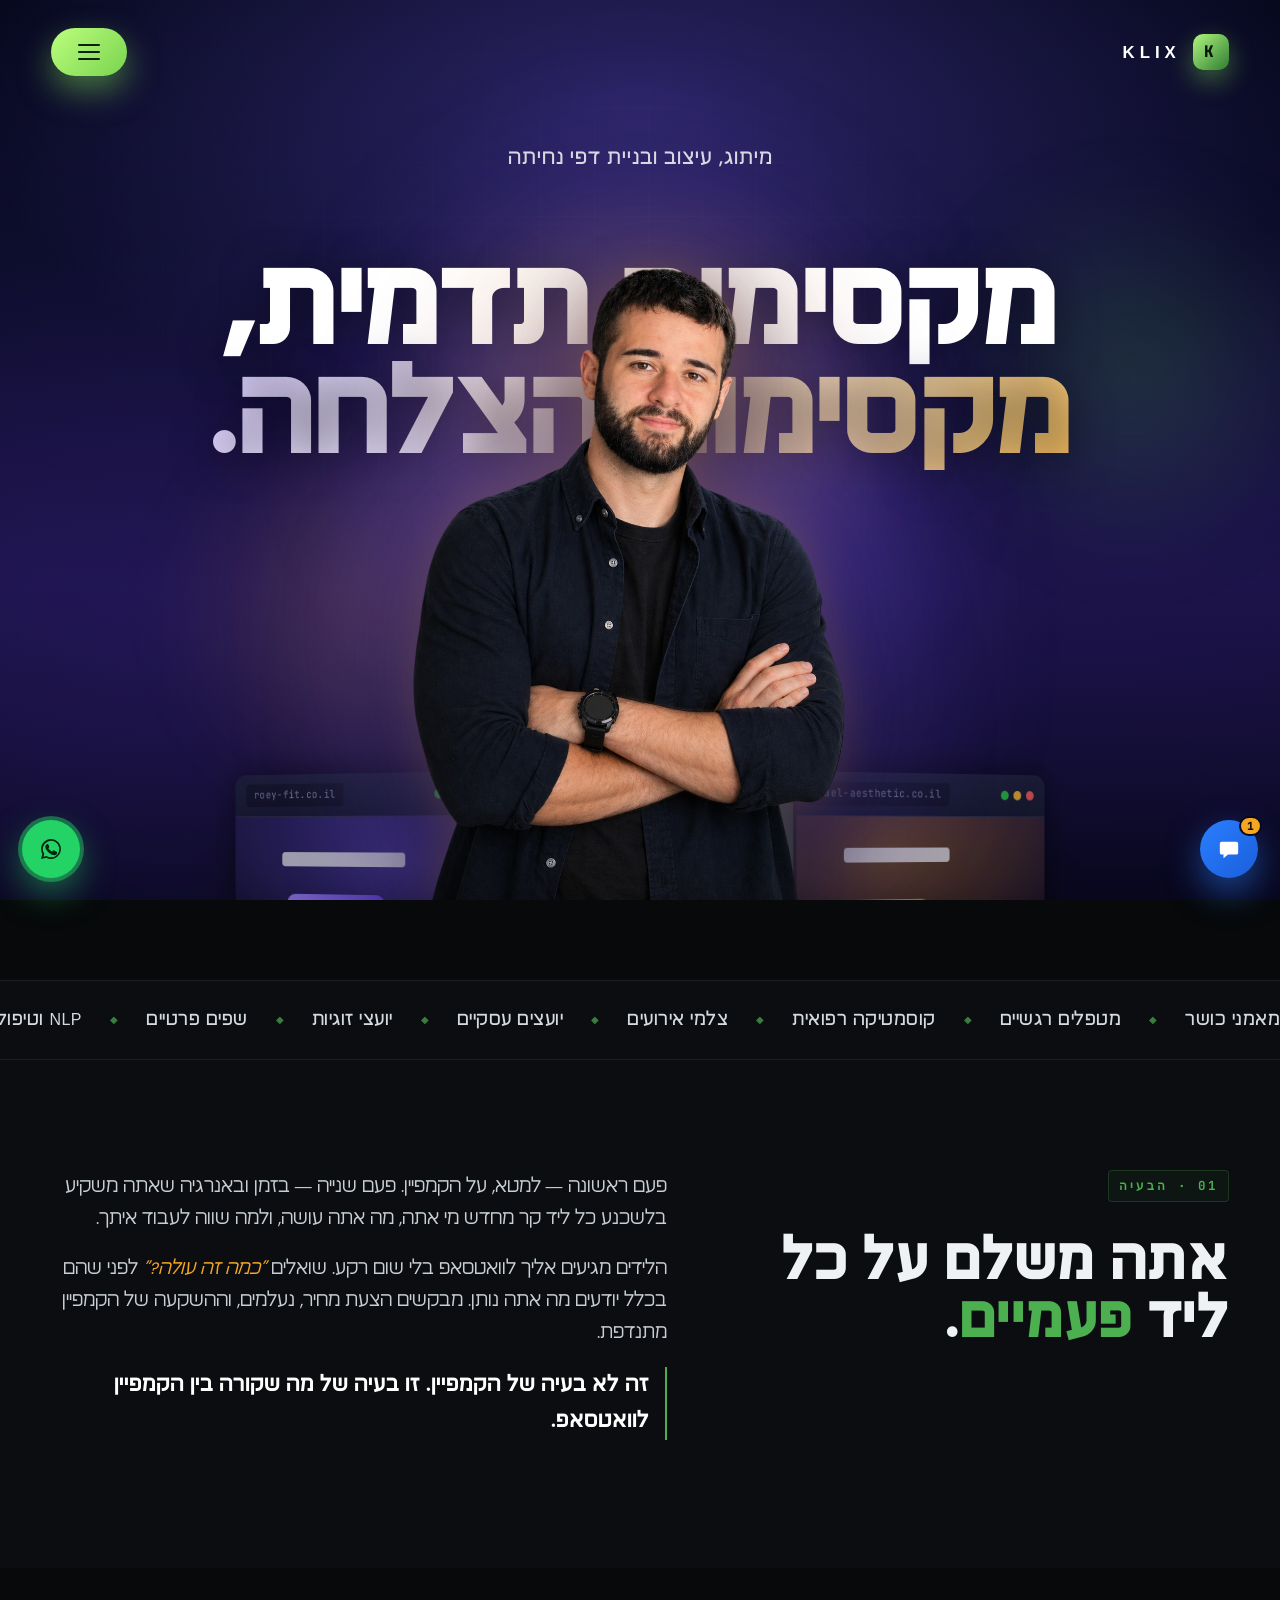
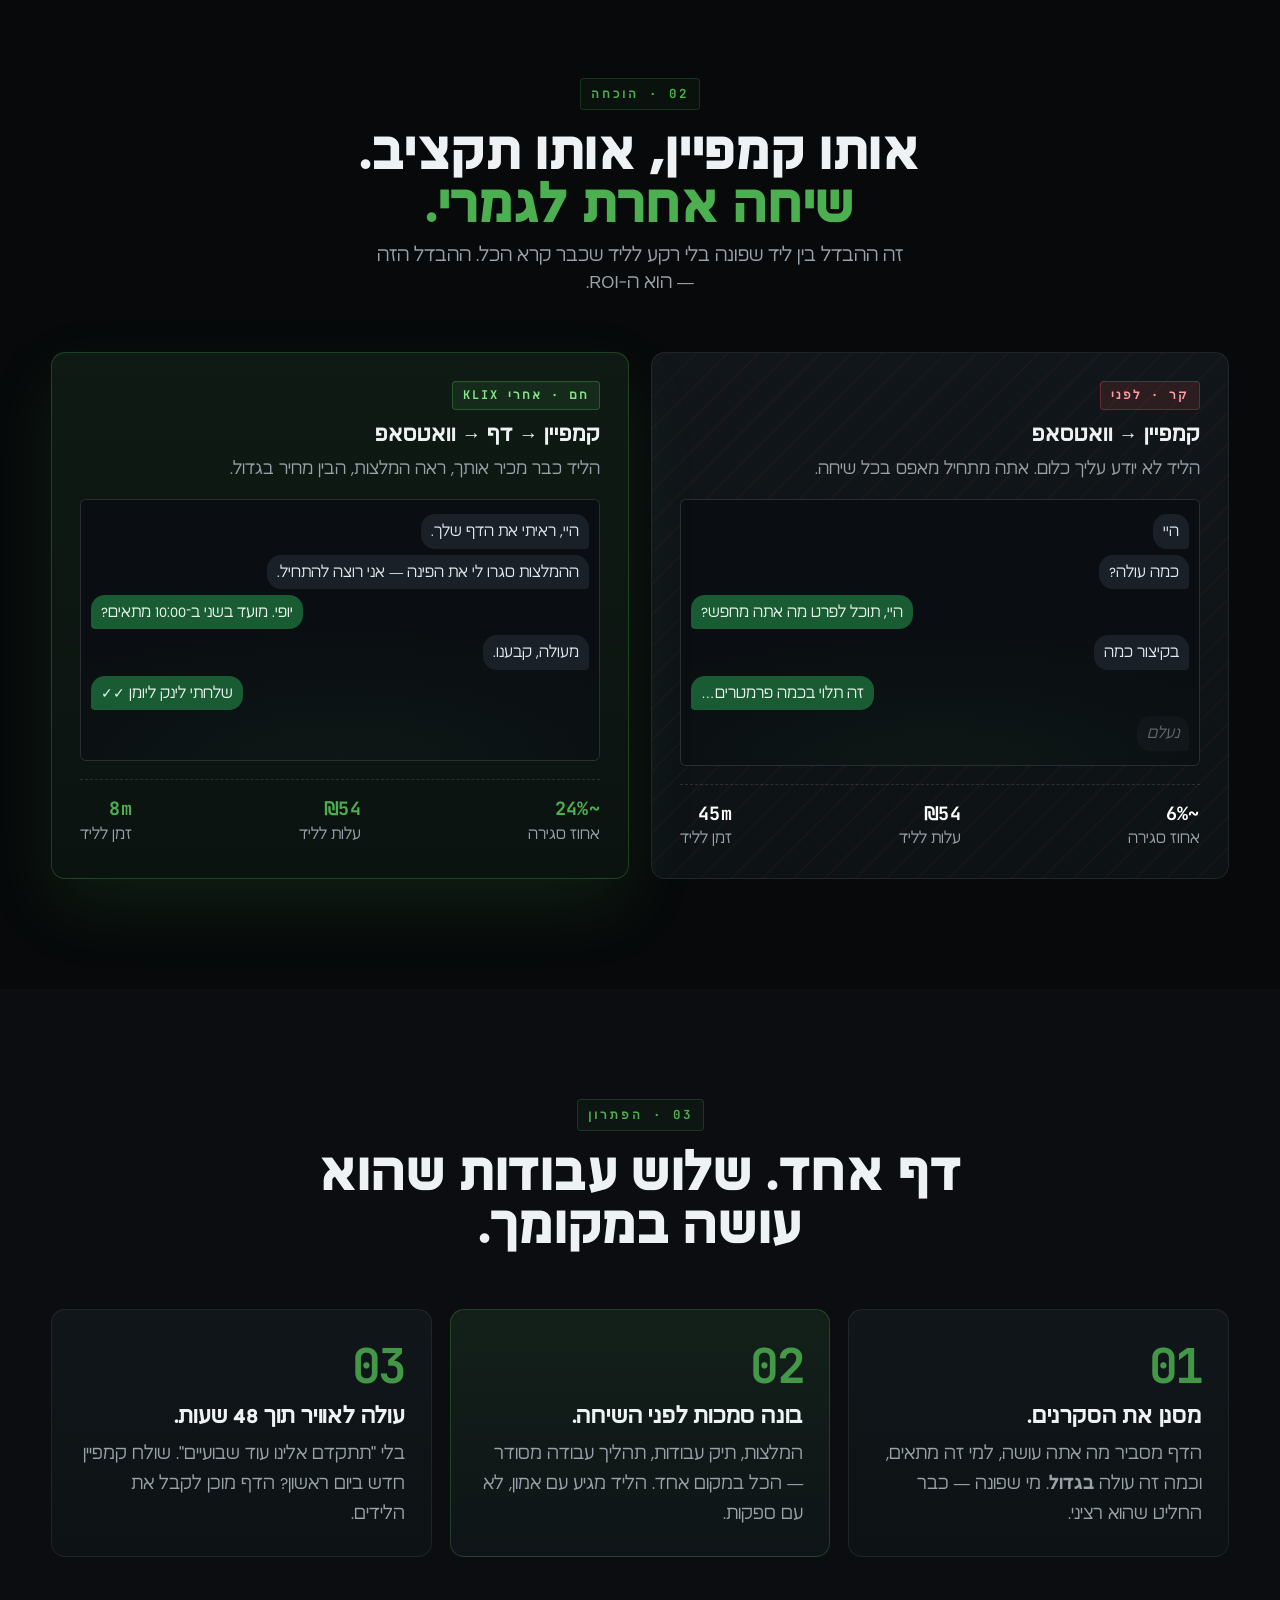
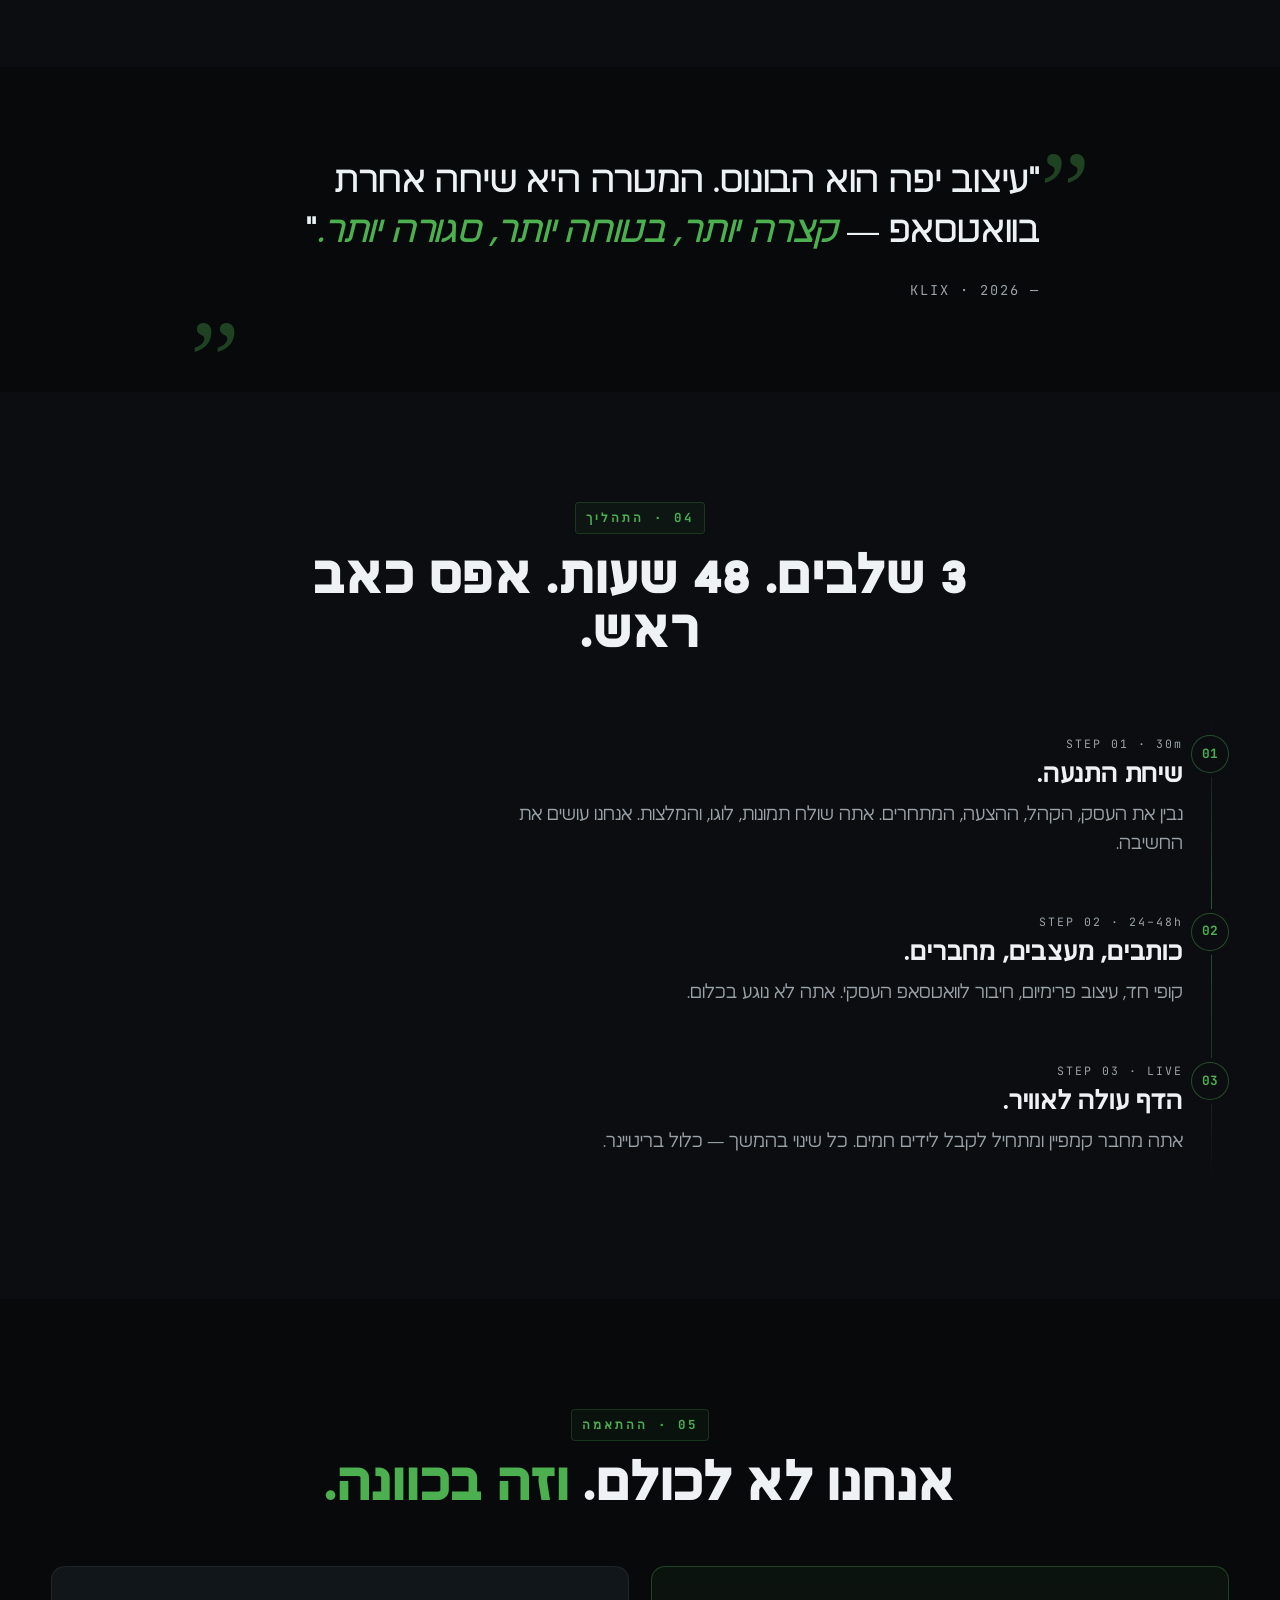
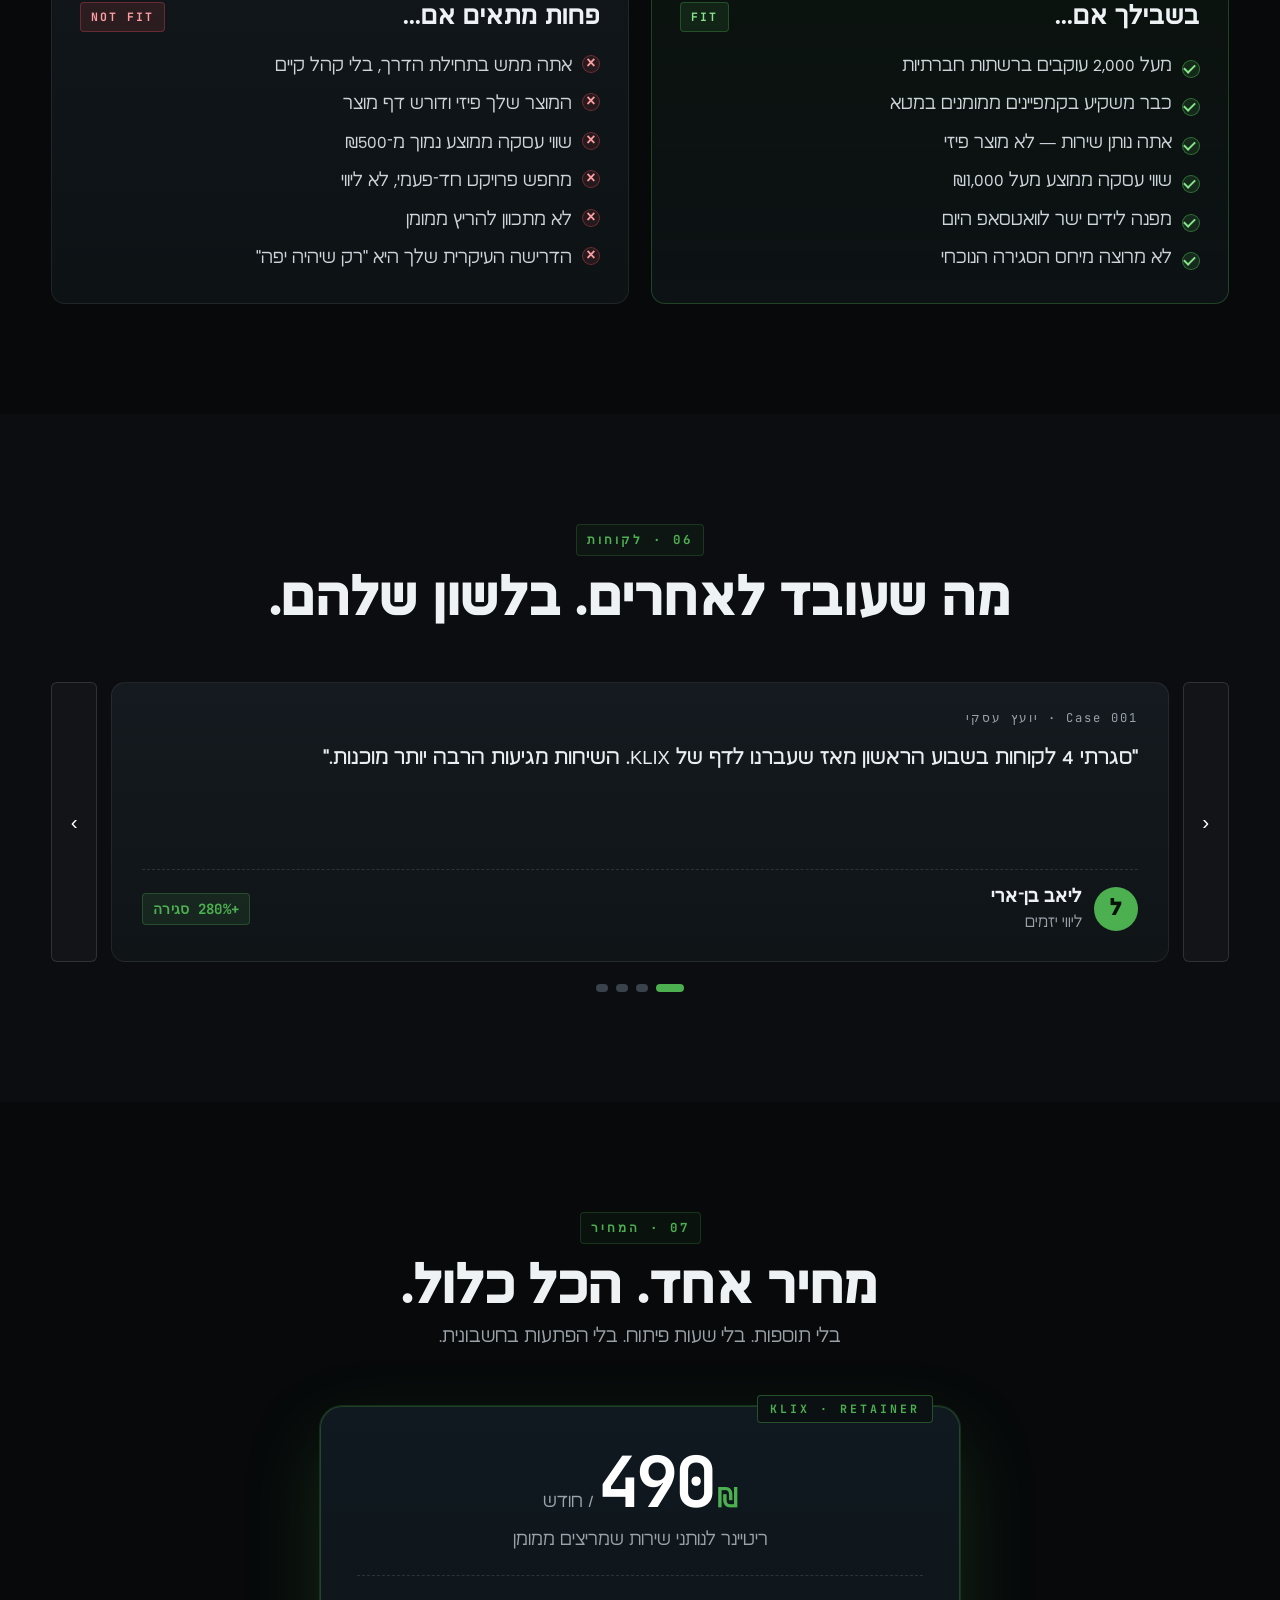
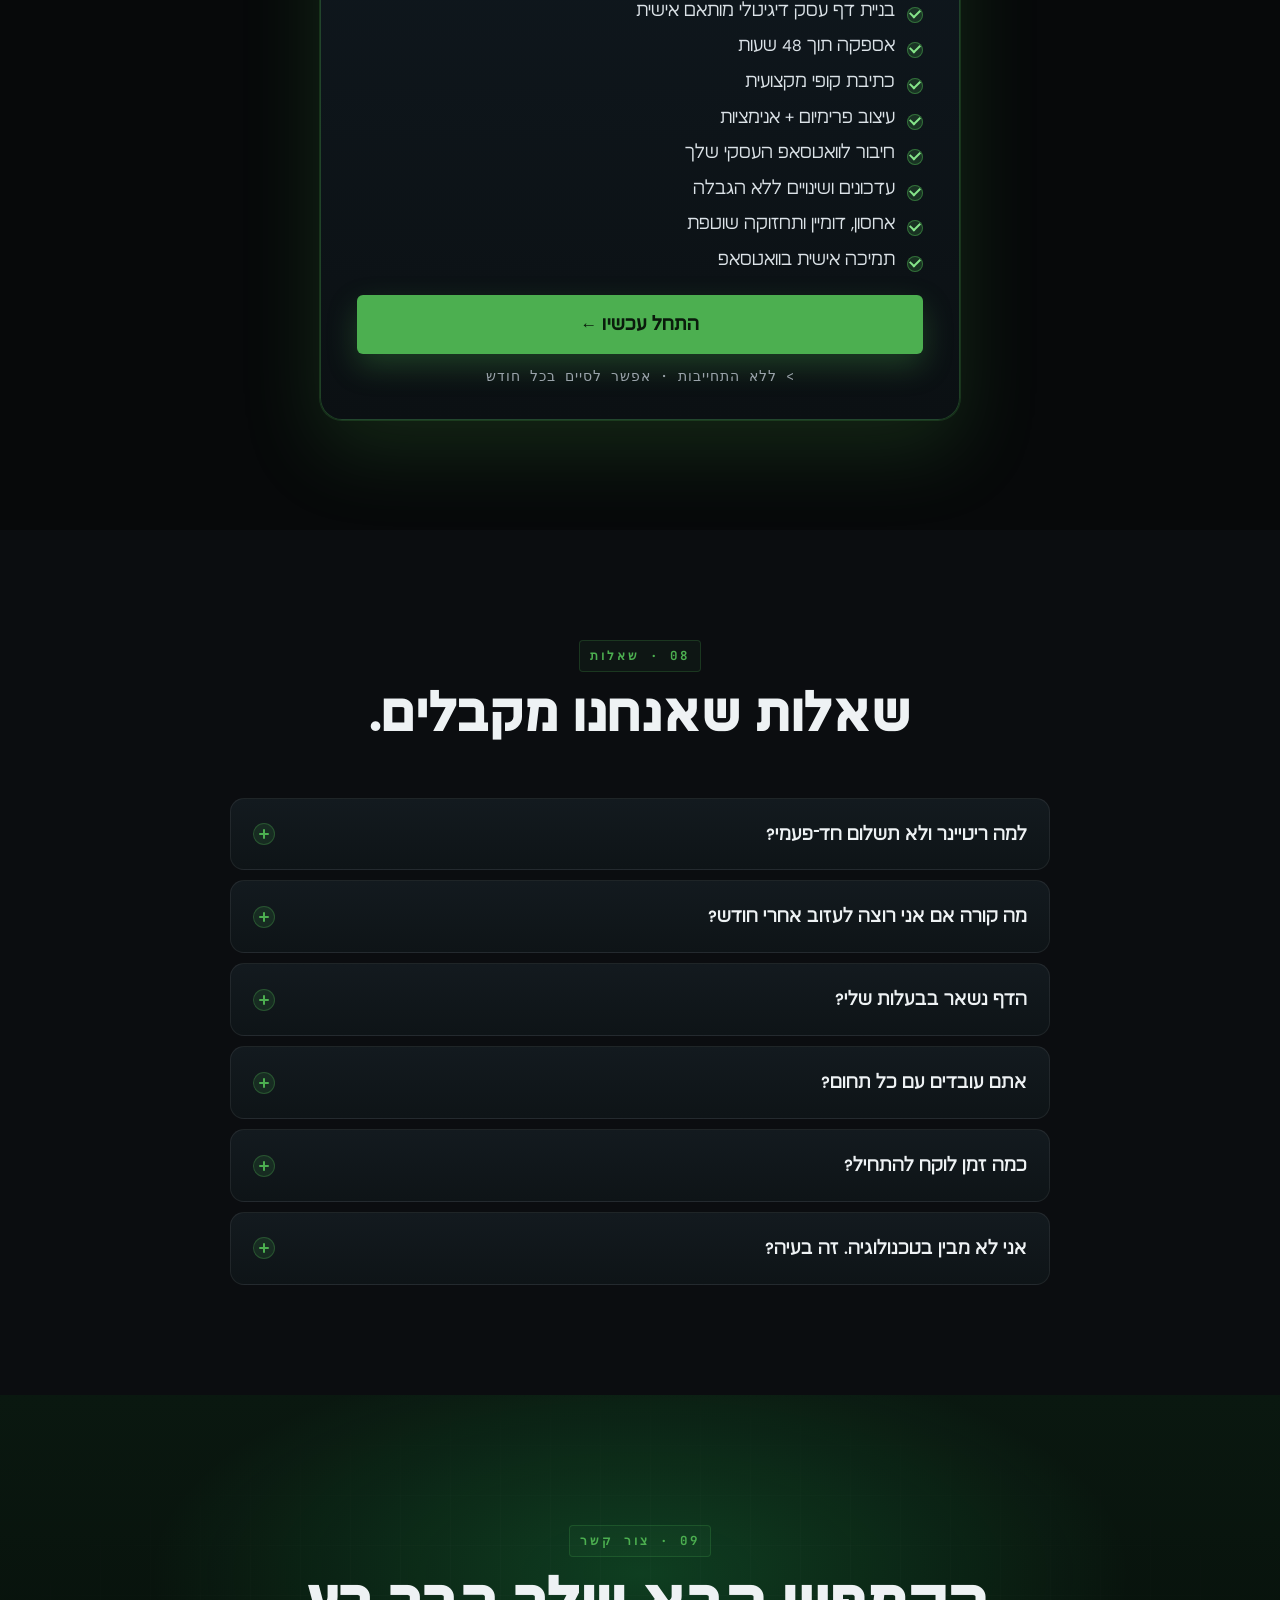
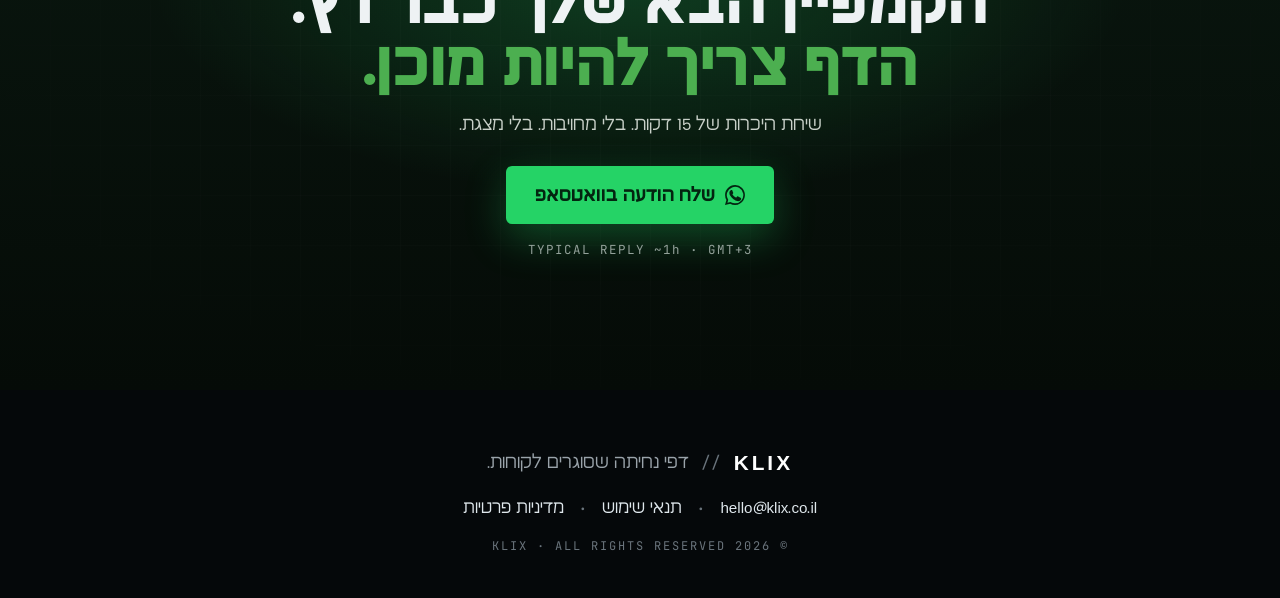
==== over30/index.html @ 698b489c "feat: age-gate splash routing to two landing experiences Splits the site into two parallel landing p" ====
<!doctype html>
<html lang="he" dir="rtl">
  <head>
    <meta charset="UTF-8" />
    <meta name="viewport" content="width=device-width, initial-scale=1.0" />
    <title>KLIX — דפי נחיתה שסוגרים לקוחות</title>
    <meta
      name="description"
      content="דף עסק דיגיטלי שמחמם לידים לפני וואטסאפ ומעלה אחוזי סגירה לנותני שירות. אספקה תוך 48 שעות."
    />
    <link rel="preconnect" href="https://fonts.googleapis.com" />
    <link rel="preconnect" href="https://fonts.gstatic.com" crossorigin />
    <link
      href="https://fonts.googleapis.com/css2?family=JetBrains+Mono:wght@400;500;700&display=swap"
      rel="stylesheet"
    />
    <link rel="stylesheet" href="./style.css?v=11" />
  </head>
  <body>
    <a class="sticky-wa" href="#contact" aria-label="וואטסאפ">
      <svg viewBox="0 0 24 24" width="20" height="20" aria-hidden="true">
        <path
          fill="currentColor"
          d="M20.5 3.5A11.77 11.77 0 0 0 12 0C5.4 0 .1 5.4.1 12a11.9 11.9 0 0 0 1.6 6L0 24l6.2-1.6A11.9 11.9 0 0 0 12 24c6.6 0 11.9-5.4 11.9-12 0-3.2-1.3-6.2-3.4-8.5ZM12 22a9.8 9.8 0 0 1-5-1.4l-.4-.2-3.7 1 1-3.6-.2-.4A9.9 9.9 0 1 1 12 22Zm5.4-7.4c-.3-.2-1.8-.9-2-1s-.5-.2-.8.1-.9 1-1 1.2-.3.2-.6 0a8.1 8.1 0 0 1-4-3.5c-.3-.5.3-.5.8-1.5a.6.6 0 0 0 0-.6c0-.1-.8-1.9-1-2.6-.3-.7-.5-.6-.8-.6H7.5a1.3 1.3 0 0 0-1 .4 4 4 0 0 0-1.3 3 7 7 0 0 0 1.4 3.7c.2.2 2.5 3.8 6 5.3a19.5 19.5 0 0 0 2 .7 4.9 4.9 0 0 0 2.1.1 3.6 3.6 0 0 0 2.4-1.7 3 3 0 0 0 .2-1.7c-.1-.2-.3-.3-.7-.5Z"
        />
      </svg>
      <span>שלח הודעה</span>
    </a>

    <a class="sticky-chat" href="#contact" aria-label="פתח צ'אט">
      <svg viewBox="0 0 24 24" width="22" height="22" aria-hidden="true">
        <path
          fill="currentColor"
          d="M4 4h16a2 2 0 0 1 2 2v10a2 2 0 0 1-2 2h-9l-5 4v-4H4a2 2 0 0 1-2-2V6a2 2 0 0 1 2-2Zm4 6h2v2H8v-2Zm4 0h2v2h-2v-2Zm4 0h2v2h-2v-2Z"
        />
      </svg>
      <span class="sticky-chat__badge" aria-hidden="true">1</span>
    </a>

    <nav class="nav" aria-hidden="true">
      <a href="#top" class="nav__brand">
        <span class="nav__mark">K</span>
        <span>KLIX</span>
      </a>
      <div class="nav__links">
        <a href="#proof">השוואה</a>
        <a href="#how">איך זה עובד</a>
        <a href="#pricing">מחיר</a>
        <a href="#faq">שאלות</a>
      </div>
      <a href="#contact" class="nav__cta">וואטסאפ ←</a>
    </nav>

    <div class="menu-overlay" id="menuOverlay" aria-hidden="true">
      <nav class="menu-overlay__inner">
        <a href="#proof">השוואה Before / After</a>
        <a href="#how">איך זה עובד</a>
        <a href="#pricing">מחיר</a>
        <a href="#testi">לקוחות</a>
        <a href="#faq">שאלות נפוצות</a>
        <a href="#contact" class="menu-overlay__cta">דברו איתנו בוואטסאפ ←</a>
      </nav>
    </div>

    <section class="hero" id="top">
      <div class="hero__bg-grid" aria-hidden="true"></div>
      <div class="hero__bg-glow hero__bg-glow--1" aria-hidden="true"></div>
      <div class="hero__bg-glow hero__bg-glow--2" aria-hidden="true"></div>
      <div class="hero__bg-glow hero__bg-glow--3" aria-hidden="true"></div>

      <header class="hero__top">
        <a href="#top" class="hero__logo">
          <span class="hero__logo-mark">K</span>
          <span class="hero__logo-text">KLIX</span>
        </a>
        <button
          type="button"
          class="hero__menu"
          id="menuBtn"
          aria-label="פתח תפריט"
          aria-expanded="false"
          aria-controls="menuOverlay"
        >
          <span></span>
          <span></span>
          <span></span>
        </button>
      </header>

      <div class="hero__kicker">מיתוג, עיצוב ובניית דפי נחיתה</div>

      <h1 class="hero__title">
        <span class="hero__title-line">מקסימום תדמית,</span>
        <span class="hero__title-line hero__title-line--accent">
          מקסימום הצלחה.
        </span>
      </h1>

      <div class="hero__figure-wrap" aria-hidden="true">
        <div class="hero__figure-halo"></div>
        <img class="hero__figure" src="./heropicture.png" alt="" />
      </div>

      <div class="hero__browsers" aria-hidden="true">
        <div class="browser browser--side browser--left">
          <div class="browser__bar">
            <i></i><i></i><i></i>
            <span>yael-aesthetic.co.il</span>
          </div>
          <div class="browser__screen browser__screen--1"></div>
        </div>
        <div class="browser browser--mid">
          <div class="browser__bar">
            <i></i><i></i><i></i>
            <span>klix.co.il</span>
          </div>
          <div class="browser__screen browser__screen--2"></div>
        </div>
        <div class="browser browser--side browser--right">
          <div class="browser__bar">
            <i></i><i></i><i></i>
            <span>roey-fit.co.il</span>
          </div>
          <div class="browser__screen browser__screen--3"></div>
        </div>
      </div>
    </section>

    <div class="marquee" aria-hidden="true">
      <div class="marquee__track">
        <span>מאמני כושר</span><i>◆</i>
        <span>מטפלים רגשיים</span><i>◆</i>
        <span>קוסמטיקה רפואית</span><i>◆</i>
        <span>צלמי אירועים</span><i>◆</i>
        <span>יועצים עסקיים</span><i>◆</i>
        <span>יועצי זוגיות</span><i>◆</i>
        <span>שפים פרטיים</span><i>◆</i>
        <span>NLP וטיפולים</span><i>◆</i>
        <span>קייטרינג בוטיק</span><i>◆</i>
        <span>מאמני כושר</span><i>◆</i>
        <span>מטפלים רגשיים</span><i>◆</i>
        <span>קוסמטיקה רפואית</span><i>◆</i>
        <span>צלמי אירועים</span><i>◆</i>
        <span>יועצים עסקיים</span><i>◆</i>
        <span>יועצי זוגיות</span><i>◆</i>
        <span>שפים פרטיים</span><i>◆</i>
      </div>
    </div>

    <section class="section pain" id="pain">
      <div class="container pain__grid">
        <div class="pain__side" data-reveal>
          <div class="eyebrow mono">01 · הבעיה</div>
          <h2 class="pain__title">
            אתה משלם על כל ליד
            <span class="ink">פעמיים</span>.
          </h2>
        </div>
        <div class="pain__body" data-reveal data-delay="100">
          <p class="lead">
            פעם ראשונה — למטא, על הקמפיין. פעם שנייה — בזמן ובאנרגיה שאתה
            משקיע בלשכנע כל ליד קר מחדש מי אתה, מה אתה עושה, ולמה שווה
            לעבוד איתך.
          </p>
          <p>
            הלידים מגיעים אליך לוואטסאפ בלי שום רקע. שואלים
            <q>כמה זה עולה?</q> לפני שהם בכלל יודעים מה אתה נותן. מבקשים
            הצעת מחיר, נעלמים, וההשקעה של הקמפיין מתנדפת.
          </p>
          <p class="pain__punch">
            זה לא בעיה של הקמפיין. זו בעיה של מה שקורה
            <em>בין</em> הקמפיין לוואטסאפ.
          </p>
        </div>
      </div>
    </section>

    <section class="section proof" id="proof">
      <div class="container">
        <div class="section__head" data-reveal>
          <div class="eyebrow mono">02 · הוכחה</div>
          <h2>
            אותו קמפיין, אותו תקציב.<br />
            <span class="ink">שיחה אחרת לגמרי.</span>
          </h2>
          <p class="section__sub">
            זה ההבדל בין ליד שפונה בלי רקע לליד שכבר קרא הכל. ההבדל הזה —
            הוא ה-ROI.
          </p>
        </div>

        <div class="proof__grid">
          <article class="proof__col proof__col--cold" data-reveal>
            <header>
              <span class="proof__tag proof__tag--cold mono">קר · לפני</span>
              <h3>קמפיין → וואטסאפ</h3>
              <p class="proof__desc">הליד לא יודע עליך כלום. אתה מתחיל מאפס בכל שיחה.</p>
            </header>
            <div class="chat chat--mini">
              <div class="chat__stream">
                <div class="bubble bubble--in">היי</div>
                <div class="bubble bubble--in">כמה עולה?</div>
                <div class="bubble bubble--out">היי, תוכל לפרט מה אתה מחפש?</div>
                <div class="bubble bubble--in">בקיצור כמה</div>
                <div class="bubble bubble--out">זה תלוי בכמה פרמטרים…</div>
                <div class="bubble bubble--in bubble--ghost">נעלם</div>
              </div>
            </div>
            <ul class="proof__stats">
              <li><span class="mono">~6%</span> אחוז סגירה</li>
              <li><span class="mono">₪54</span> עלות לליד</li>
              <li><span class="mono">45m</span> זמן לליד</li>
            </ul>
          </article>

          <article class="proof__col proof__col--warm" data-reveal data-delay="120">
            <header>
              <span class="proof__tag proof__tag--warm mono">חם · אחרי KLIX</span>
              <h3>קמפיין → דף → וואטסאפ</h3>
              <p class="proof__desc">הליד כבר מכיר אותך, ראה המלצות, הבין מחיר בגדול.</p>
            </header>
            <div class="chat chat--mini">
              <div class="chat__stream">
                <div class="bubble bubble--in">היי, ראיתי את הדף שלך.</div>
                <div class="bubble bubble--in">
                  ההמלצות סגרו לי את הפינה — אני רוצה להתחיל.
                </div>
                <div class="bubble bubble--out">
                  יופי. מועד בשני ב־10:00 מתאים?
                </div>
                <div class="bubble bubble--in">מעולה, קבענו.</div>
                <div class="bubble bubble--out">
                  שלחתי לינק ליומן ✓✓
                </div>
              </div>
            </div>
            <ul class="proof__stats">
              <li><span class="mono">~24%</span> אחוז סגירה</li>
              <li><span class="mono">₪54</span> עלות לליד</li>
              <li><span class="mono">8m</span> זמן לליד</li>
            </ul>
          </article>
        </div>
      </div>
    </section>

    <section class="section solution" id="solution">
      <div class="container">
        <div class="section__head" data-reveal>
          <div class="eyebrow mono">03 · הפתרון</div>
          <h2>דף אחד. שלוש עבודות שהוא עושה במקומך.</h2>
        </div>
        <div class="grid3">
          <article class="tile" data-reveal>
            <div class="tile__num mono">01</div>
            <h3>מסנן את הסקרנים.</h3>
            <p>
              הדף מסביר מה אתה עושה, למי זה מתאים, וכמה זה עולה
              <em>בגדול</em>. מי שפונה — כבר החליט שהוא רציני.
            </p>
          </article>
          <article class="tile tile--lit" data-reveal data-delay="80">
            <div class="tile__num mono">02</div>
            <h3>בונה סמכות לפני השיחה.</h3>
            <p>
              המלצות, תיק עבודות, תהליך עבודה מסודר — הכל במקום אחד.
              הליד מגיע עם אמון, לא עם ספקות.
            </p>
          </article>
          <article class="tile" data-reveal data-delay="160">
            <div class="tile__num mono">03</div>
            <h3>עולה לאוויר תוך 48 שעות.</h3>
            <p>
              בלי "תתקדם אלינו עוד שבועיים". שולח קמפיין חדש ביום ראשון?
              הדף מוכן לקבל את הלידים.
            </p>
          </article>
        </div>
      </div>
    </section>

    <section class="manifesto" data-reveal>
      <div class="container">
        <figure>
          <blockquote>
            "עיצוב יפה הוא הבונוס. המטרה היא שיחה אחרת בוואטסאפ —
            <em>קצרה יותר, בטוחה יותר, סגורה יותר.</em>"
          </blockquote>
          <figcaption class="mono">— KLIX · 2026</figcaption>
        </figure>
      </div>
    </section>

    <section class="section how" id="how">
      <div class="container">
        <div class="section__head" data-reveal>
          <div class="eyebrow mono">04 · התהליך</div>
          <h2>3 שלבים. 48 שעות. אפס כאב ראש.</h2>
        </div>
        <ol class="steps">
          <li class="step" data-reveal>
            <div class="step__head">
              <span class="step__tag mono">STEP 01 · 30m</span>
              <h3>שיחת התנעה.</h3>
            </div>
            <p>
              נבין את העסק, הקהל, ההצעה, המתחרים. אתה שולח תמונות, לוגו,
              והמלצות. אנחנו עושים את החשיבה.
            </p>
          </li>
          <li class="step" data-reveal data-delay="90">
            <div class="step__head">
              <span class="step__tag mono">STEP 02 · 24–48h</span>
              <h3>כותבים, מעצבים, מחברים.</h3>
            </div>
            <p>
              קופי חד, עיצוב פרימיום, חיבור לוואטסאפ העסקי. אתה לא נוגע
              בכלום.
            </p>
          </li>
          <li class="step" data-reveal data-delay="180">
            <div class="step__head">
              <span class="step__tag mono">STEP 03 · LIVE</span>
              <h3>הדף עולה לאוויר.</h3>
            </div>
            <p>
              אתה מחבר קמפיין ומתחיל לקבל לידים חמים. כל שינוי בהמשך —
              כלול בריטיינר.
            </p>
          </li>
        </ol>
      </div>
    </section>

    <section class="section fit" id="fit">
      <div class="container">
        <div class="section__head" data-reveal>
          <div class="eyebrow mono">05 · ההתאמה</div>
          <h2>אנחנו לא לכולם. <span class="ink">וזה בכוונה.</span></h2>
        </div>
        <div class="fit__grid">
          <article class="fit__col fit__col--yes" data-reveal>
            <header>
              <h3>בשבילך אם...</h3>
              <span class="fit__badge fit__badge--yes mono">FIT</span>
            </header>
            <ul>
              <li>מעל 2,000 עוקבים ברשתות חברתיות</li>
              <li>כבר משקיע בקמפיינים ממומנים במטא</li>
              <li>אתה נותן שירות — לא מוצר פיזי</li>
              <li>שווי עסקה ממוצע מעל ₪1,000</li>
              <li>מפנה לידים ישר לוואטסאפ היום</li>
              <li>לא מרוצה מיחס הסגירה הנוכחי</li>
            </ul>
          </article>
          <article class="fit__col fit__col--no" data-reveal data-delay="100">
            <header>
              <h3>פחות מתאים אם...</h3>
              <span class="fit__badge fit__badge--no mono">NOT FIT</span>
            </header>
            <ul>
              <li>אתה ממש בתחילת הדרך, בלי קהל קיים</li>
              <li>המוצר שלך פיזי ודורש דף מוצר</li>
              <li>שווי עסקה ממוצע נמוך מ־₪500</li>
              <li>מחפש פרויקט חד־פעמי, לא ליווי</li>
              <li>לא מתכוון להריץ ממומן</li>
              <li>הדרישה העיקרית שלך היא "רק שיהיה יפה"</li>
            </ul>
          </article>
        </div>
      </div>
    </section>

    <section class="section testi" id="testi">
      <div class="container">
        <div class="section__head" data-reveal>
          <div class="eyebrow mono">06 · לקוחות</div>
          <h2>מה שעובד לאחרים. בלשון שלהם.</h2>
        </div>
        <div class="testi__wrap">
          <button class="testi__arrow" id="prev" aria-label="הקודם">‹</button>
          <div class="testi__deck" id="deck">
            <article class="tcard active" data-i="0">
              <div class="tcard__meta mono">Case 001 · יועץ עסקי</div>
              <p>
                "סגרתי 4 לקוחות בשבוע הראשון מאז שעברנו לדף של KLIX. השיחות
                מגיעות הרבה יותר מוכנות."
              </p>
              <footer class="tcard__foot">
                <div class="tcard__av" style="--ava:#4caf50">ל</div>
                <div>
                  <strong>ליאב בן־ארי</strong>
                  <span>ליווי יזמים</span>
                </div>
                <span class="tcard__kpi mono">+280% סגירה</span>
              </footer>
            </article>
            <article class="tcard" data-i="1">
              <div class="tcard__meta mono">Case 002 · מטפל רגשי</div>
              <p>
                "הפסקתי להסביר מי אני בכל שיחה. הלידים מגיעים אחרי שקראו
                הכל וסוגרים מהר."
              </p>
              <footer class="tcard__foot">
                <div class="tcard__av" style="--ava:#f5a623">ז</div>
                <div>
                  <strong>זיו רוטמן</strong>
                  <span>טיפול רגשי / NLP</span>
                </div>
                <span class="tcard__kpi mono">×2.4 סגירה</span>
              </footer>
            </article>
            <article class="tcard" data-i="2">
              <div class="tcard__meta mono">Case 003 · קוסמטיקה רפואית</div>
              <p>
                "תוך 48 שעות היה לי דף חי עם קופי מדויק. יחס ההמרה של
                הקמפיין עלה פי 3."
              </p>
              <footer class="tcard__foot">
                <div class="tcard__av" style="--ava:#7bb2ff">י</div>
                <div>
                  <strong>יעל דיין</strong>
                  <span>קליניקת אסתטיקה</span>
                </div>
                <span class="tcard__kpi mono">×3 המרה</span>
              </footer>
            </article>
            <article class="tcard" data-i="3">
              <div class="tcard__meta mono">Case 004 · מאמן כושר</div>
              <p>
                "הכי אהבתי שזה לא חד־פעמי. כל שינוי — מטופל מהר, בלי
                כאב ראש, בלי הצעות מחיר."
              </p>
              <footer class="tcard__foot">
                <div class="tcard__av" style="--ava:#e06abf">ר</div>
                <div>
                  <strong>רועי שמש</strong>
                  <span>אימון אישי</span>
                </div>
                <span class="tcard__kpi mono">+70% לידים</span>
              </footer>
            </article>
          </div>
          <button class="testi__arrow" id="next" aria-label="הבא">›</button>
        </div>
        <div class="dots" id="dots" aria-label="ניווט המלצות"></div>
      </div>
    </section>

    <section class="section pricing" id="pricing">
      <div class="container">
        <div class="section__head" data-reveal>
          <div class="eyebrow mono">07 · המחיר</div>
          <h2>מחיר אחד. הכל כלול.</h2>
          <p class="section__sub">
            בלי תוספות. בלי שעות פיתוח. בלי הפתעות בחשבונית.
          </p>
        </div>
        <article class="price" data-reveal>
          <div class="price__tag mono">KLIX · RETAINER</div>
          <header class="price__head">
            <div class="price__amount">
              <span class="price__currency">₪</span>
              <span class="price__num">490</span>
              <span class="price__period">/ חודש</span>
            </div>
            <p class="price__line">ריטיינר לנותני שירות שמריצים ממומן</p>
          </header>
          <ul class="price__list">
            <li>בניית דף עסק דיגיטלי מותאם אישית</li>
            <li>אספקה תוך 48 שעות</li>
            <li>כתיבת קופי מקצועית</li>
            <li>עיצוב פרימיום + אנימציות</li>
            <li>חיבור לוואטסאפ העסקי שלך</li>
            <li>עדכונים ושינויים ללא הגבלה</li>
            <li>אחסון, דומיין ותחזוקה שוטפת</li>
            <li>תמיכה אישית בוואטסאפ</li>
          </ul>
          <a class="btn btn--primary btn--lg btn--block" href="#contact">
            התחל עכשיו ←
          </a>
          <p class="price__note mono">
            &gt; ללא התחייבות · אפשר לסיים בכל חודש
          </p>
        </article>
      </div>
    </section>

    <section class="section faq" id="faq">
      <div class="container">
        <div class="section__head" data-reveal>
          <div class="eyebrow mono">08 · שאלות</div>
          <h2>שאלות שאנחנו מקבלים.</h2>
        </div>
        <div class="faq__list" data-reveal>
          <details>
            <summary>
              <span>למה ריטיינר ולא תשלום חד־פעמי?</span>
              <span class="faq__plus" aria-hidden="true"></span>
            </summary>
            <p>
              כי דף נחיתה זה לא תמונה שתולים על הקיר. הוא צריך להתעדכן,
              להשתנות עם העסק, ולהיבדק כל הזמן. במודל ריטיינר אתה מקבל
              שותף, לא קבלן.
            </p>
          </details>
          <details>
            <summary>
              <span>מה קורה אם אני רוצה לעזוב אחרי חודש?</span>
              <span class="faq__plus" aria-hidden="true"></span>
            </summary>
            <p>
              אין בעיה. אתה מודיע, משלם על החודש הנוכחי, ואנחנו נפרדים
              בטוב. בלי קנסות ובלי שאלות.
            </p>
          </details>
          <details>
            <summary>
              <span>הדף נשאר בבעלות שלי?</span>
              <span class="faq__plus" aria-hidden="true"></span>
            </summary>
            <p>
              התוכן, הקופי, והתמונות — שלך. הפלטפורמה והאחסון שלנו. אם
              תעזוב, נעביר לך את כל התוכן.
            </p>
          </details>
          <details>
            <summary>
              <span>אתם עובדים עם כל תחום?</span>
              <span class="faq__plus" aria-hidden="true"></span>
            </summary>
            <p>
              לא. אנחנו מתמחים בנותני שירות עם שווי עסקה מעל ₪1,000
              שמריצים ממומן. אם אתה לא בקטגוריה הזאת — נגיד לך בכנות שזה
              לא בשבילנו.
            </p>
          </details>
          <details>
            <summary>
              <span>כמה זמן לוקח להתחיל?</span>
              <span class="faq__plus" aria-hidden="true"></span>
            </summary>
            <p>מרגע שסגרנו שיחת התנעה — 48 שעות עד שהדף באוויר.</p>
          </details>
          <details>
            <summary>
              <span>אני לא מבין בטכנולוגיה. זה בעיה?</span>
              <span class="faq__plus" aria-hidden="true"></span>
            </summary>
            <p>
              לא. אתה לא צריך לגעת בכלום. אנחנו מטפלים בהכל — מהבנייה
              ועד החיבור לקמפיין.
            </p>
          </details>
        </div>
      </div>
    </section>

    <section class="finalcta" id="contact">
      <div class="finalcta__grid" aria-hidden="true"></div>
      <div class="container finalcta__inner" data-reveal>
        <div class="eyebrow mono">09 · צור קשר</div>
        <h2>
          הקמפיין הבא שלך כבר רץ.<br />
          <span class="ink">הדף צריך להיות מוכן.</span>
        </h2>
        <p>שיחת היכרות של 15 דקות. בלי מחויבות. בלי מצגת.</p>
        <a
          class="btn btn--wa btn--lg"
          href="https://wa.me/972526331295?text=%D7%94%D7%99%D7%99%20KLIX%2C%20%D7%91%D7%90%D7%AA%D7%99%20%D7%9E%D7%90%D7%AA%D7%A8%20%D7%94%D7%91%D7%99%D7%AA%20%D7%95%D7%90%D7%A9%D7%9E%D7%97%20%D7%9C%D7%A9%D7%99%D7%97%D7%AA%20%D7%94%D7%99%D7%9B%D7%A8%D7%95%D7%AA."
          target="_blank"
          rel="noopener"
        >
          <svg viewBox="0 0 24 24" width="20" height="20" aria-hidden="true">
            <path
              fill="currentColor"
              d="M20.5 3.5A11.77 11.77 0 0 0 12 0C5.4 0 .1 5.4.1 12a11.9 11.9 0 0 0 1.6 6L0 24l6.2-1.6A11.9 11.9 0 0 0 12 24c6.6 0 11.9-5.4 11.9-12 0-3.2-1.3-6.2-3.4-8.5ZM12 22a9.8 9.8 0 0 1-5-1.4l-.4-.2-3.7 1 1-3.6-.2-.4A9.9 9.9 0 1 1 12 22Zm5.4-7.4c-.3-.2-1.8-.9-2-1s-.5-.2-.8.1-.9 1-1 1.2-.3.2-.6 0a8.1 8.1 0 0 1-4-3.5c-.3-.5.3-.5.8-1.5a.6.6 0 0 0 0-.6c0-.1-.8-1.9-1-2.6-.3-.7-.5-.6-.8-.6H7.5a1.3 1.3 0 0 0-1 .4 4 4 0 0 0-1.3 3 7 7 0 0 0 1.4 3.7c.2.2 2.5 3.8 6 5.3a19.5 19.5 0 0 0 2 .7 4.9 4.9 0 0 0 2.1.1 3.6 3.6 0 0 0 2.4-1.7 3 3 0 0 0 .2-1.7c-.1-.2-.3-.3-.7-.5Z"
            />
          </svg>
          שלח הודעה בוואטסאפ
        </a>
        <small class="mono">TYPICAL REPLY ~1h · GMT+3</small>
      </div>
    </section>

    <footer class="foot">
      <div class="container foot__inner">
        <div class="foot__brand-line">
          <span class="foot__brand">KLIX</span>
          <span class="foot__div mono">//</span>
          <span class="foot__tag">דפי נחיתה שסוגרים לקוחות.</span>
        </div>
        <div class="foot__links">
          <a href="mailto:hello@klix.co.il">hello@klix.co.il</a>
          <span class="foot__div mono">·</span>
          <a href="#">תנאי שימוש</a>
          <span class="foot__div mono">·</span>
          <a href="#">מדיניות פרטיות</a>
        </div>
        <p class="foot__copy mono">© 2026 KLIX · ALL RIGHTS RESERVED</p>
      </div>
    </footer>

    <script src="./script.js?v=6"></script>
  </body>
</html>
---- over30/style.css ----
/* =========================================================
   KLIX · Landing Page · v5
   Editorial dark · FUP Galil + JetBrains Mono
   ========================================================= */

@font-face {
  font-family: "FUP Galil";
  src: url("./fonts/FUP Galil - Light.otf") format("opentype");
  font-weight: 300;
  font-display: swap;
}
@font-face {
  font-family: "FUP Galil";
  src: url("./fonts/FUP Galil - Regular.otf") format("opentype");
  font-weight: 400;
  font-display: swap;
}
@font-face {
  font-family: "FUP Galil";
  src: url("./fonts/FUP Galil - Medium.otf") format("opentype");
  font-weight: 500;
  font-display: swap;
}
@font-face {
  font-family: "FUP Galil";
  src: url("./fonts/FUP Galil - SemiBold.otf") format("opentype");
  font-weight: 600;
  font-display: swap;
}
@font-face {
  font-family: "FUP Galil";
  src: url("./fonts/FUP Galil - Bold.otf") format("opentype");
  font-weight: 700;
  font-display: swap;
}
@font-face {
  font-family: "FUP Galil";
  src: url("./fonts/FUP Galil - ExtraBold.otf") format("opentype");
  font-weight: 800;
  font-display: swap;
}

/* ---------- Tokens ---------- */
:root {
  --bg: #07090a;
  --bg-1: #0b0d10;
  --bg-2: #0f1215;
  --surface: #14181c;
  --surface-2: #191e23;
  --line: rgba(255, 255, 255, 0.07);
  --line-2: rgba(255, 255, 255, 0.12);
  --text: #eef2f4;
  --muted: #9aa3aa;
  --muted-2: #6a747c;
  --accent: #4caf50;
  --accent-2: #f5a623;
  --red: #ef5056;
  --wa: #25d366;

  --radius-s: 6px;
  --radius-m: 14px;
  --radius-l: 22px;

  --ff-body: "FUP Galil", "Heebo", -apple-system, Segoe UI, Arial, sans-serif;
  --ff-mono: "JetBrains Mono", ui-monospace, SFMono-Regular, Menlo, Consolas, monospace;

  --shadow-1: 0 10px 40px rgba(0, 0, 0, 0.35);
  --shadow-2: 0 24px 80px rgba(0, 0, 0, 0.55);
}

* {
  box-sizing: border-box;
}

html {
  scroll-behavior: smooth;
}

html,
body {
  margin: 0;
  padding: 0;
  background: var(--bg);
  color: var(--text);
  font-family: var(--ff-body);
  font-weight: 400;
  line-height: 1.6;
  -webkit-font-smoothing: antialiased;
  text-rendering: optimizeLegibility;
}

/* Subtle grain layer — breaks the sterile "AI template" look */
body::before {
  content: "";
  position: fixed;
  inset: 0;
  pointer-events: none;
  z-index: 1;
  opacity: 0.06;
  mix-blend-mode: overlay;
  background-image: url("data:image/svg+xml;utf8,<svg xmlns='http://www.w3.org/2000/svg' width='160' height='160'><filter id='n'><feTurbulence type='fractalNoise' baseFrequency='0.9' numOctaves='2' stitchTiles='stitch'/><feColorMatrix values='0 0 0 0 1  0 0 0 0 1  0 0 0 0 1  0 0 0 0.6 0'/></filter><rect width='160' height='160' filter='url(%23n)'/></svg>");
}

img {
  max-width: 100%;
  display: block;
}

a {
  color: inherit;
}

.container {
  width: min(1180px, 92vw);
  margin: 0 auto;
  position: relative;
  z-index: 2;
}

.mono {
  font-family: var(--ff-mono);
  letter-spacing: 0.02em;
}

.ink {
  color: var(--accent);
}

em {
  font-style: normal;
  font-weight: 700;
}

/* ---------- Buttons ---------- */
.btn {
  --btn-bg: #1a2024;
  --btn-fg: #fff;
  display: inline-flex;
  align-items: center;
  justify-content: center;
  gap: 10px;
  background: var(--btn-bg);
  color: var(--btn-fg);
  font-family: inherit;
  font-weight: 700;
  font-size: 1rem;
  padding: 12px 22px;
  border-radius: var(--radius-s);
  border: 1px solid var(--line-2);
  text-decoration: none;
  cursor: pointer;
  transition: transform 0.2s ease, box-shadow 0.2s ease, background 0.2s ease,
    border-color 0.2s ease;
}

.btn:hover {
  transform: translateY(-2px);
}

.btn--primary {
  --btn-bg: var(--accent);
  --btn-fg: #0a1b0c;
  border-color: transparent;
  box-shadow: 0 12px 30px rgba(76, 175, 80, 0.28);
}

.btn--primary:hover {
  box-shadow: 0 18px 40px rgba(76, 175, 80, 0.4);
}

.btn--ghost {
  background: transparent;
  border: 1px solid var(--line-2);
  color: #e6eef2;
}

.btn--ghost:hover {
  border-color: var(--accent);
  color: #fff;
}

.btn--wa {
  --btn-bg: var(--wa);
  --btn-fg: #032410;
  border-color: transparent;
  box-shadow: 0 14px 40px rgba(37, 211, 102, 0.3);
}

.btn--lg {
  padding: 15px 28px;
  font-size: 1.05rem;
}

.btn--block {
  width: 100%;
}

.btn__arrow {
  transition: transform 0.25s ease;
}

.btn:hover .btn__arrow {
  transform: translateX(-4px);
}

/* ---------- Sticky WhatsApp (mobile) ---------- */
.sticky-wa {
  position: fixed;
  z-index: 60;
  bottom: 22px;
  left: 22px;
  width: 58px;
  height: 58px;
  display: inline-flex;
  justify-content: center;
  align-items: center;
  background: var(--wa);
  color: #032410;
  text-decoration: none;
  border-radius: 50%;
  box-shadow: 0 14px 34px rgba(37, 211, 102, 0.5);
  transition: transform 0.2s ease, box-shadow 0.2s ease;
}

.sticky-wa:hover {
  transform: translateY(-3px) scale(1.05);
  box-shadow: 0 20px 44px rgba(37, 211, 102, 0.6);
}

.sticky-wa span {
  display: none;
}

.sticky-wa::after {
  content: "";
  position: absolute;
  inset: -4px;
  border-radius: 50%;
  background: rgba(37, 211, 102, 0.45);
  z-index: -1;
  animation: waPulse 2s ease-out infinite;
}

@keyframes waPulse {
  0% { transform: scale(1); opacity: 0.7; }
  100% { transform: scale(1.5); opacity: 0; }
}

.sticky-chat {
  position: fixed;
  z-index: 60;
  bottom: 22px;
  right: 22px;
  width: 58px;
  height: 58px;
  display: inline-flex;
  justify-content: center;
  align-items: center;
  background: linear-gradient(135deg, #2a7fff 0%, #1a5edb 100%);
  color: #fff;
  text-decoration: none;
  border-radius: 50%;
  box-shadow: 0 14px 34px rgba(42, 127, 255, 0.5);
  transition: transform 0.2s ease, box-shadow 0.2s ease;
}

.sticky-chat:hover {
  transform: translateY(-3px) scale(1.05);
  box-shadow: 0 20px 44px rgba(42, 127, 255, 0.6);
}

.sticky-chat__badge {
  position: absolute;
  top: -4px;
  right: -4px;
  min-width: 20px;
  height: 20px;
  padding: 0 6px;
  display: grid;
  place-items: center;
  background: #f5a623;
  color: #1a0f00;
  font-family: var(--ff-mono);
  font-weight: 800;
  font-size: 0.7rem;
  border-radius: 999px;
  border: 2px solid #06081e;
}

/* ---------- Nav ---------- */
.nav {
  position: fixed;
  z-index: 50;
  top: 16px;
  left: 50%;
  transform: translateX(-50%);
  width: min(820px, 94vw);
  display: flex;
  align-items: center;
  justify-content: space-between;
  gap: 12px;
  padding: 8px 10px 8px 8px;
  background: rgba(12, 15, 18, 0.75);
  border: 1px solid var(--line);
  backdrop-filter: saturate(140%) blur(16px);
  -webkit-backdrop-filter: saturate(140%) blur(16px);
  border-radius: 999px;
  transition: background 0.25s ease, border-color 0.25s ease;
}

.nav.is-scrolled {
  background: rgba(10, 13, 15, 0.9);
  border-color: var(--line-2);
}

.nav__brand {
  display: flex;
  align-items: center;
  gap: 8px;
  padding: 4px 8px;
  text-decoration: none;
  font-weight: 800;
  letter-spacing: 2px;
}

.nav__mark {
  width: 26px;
  height: 26px;
  display: grid;
  place-items: center;
  background: linear-gradient(135deg, #4caf50, #2f7d33);
  border-radius: 7px;
  color: #0a1b0c;
  font-weight: 800;
  font-family: var(--ff-mono);
  box-shadow: 0 6px 18px rgba(76, 175, 80, 0.35);
}

.nav__links {
  display: flex;
  gap: 20px;
}

.nav__links a {
  text-decoration: none;
  color: #d9e1e6;
  font-weight: 500;
  font-size: 0.95rem;
  opacity: 0.85;
  transition: opacity 0.2s ease, color 0.2s ease;
}

.nav__links a:hover {
  opacity: 1;
  color: var(--accent);
}

.nav__cta {
  text-decoration: none;
  color: #0a1b0c;
  background: var(--accent);
  font-weight: 700;
  padding: 8px 14px;
  border-radius: 999px;
  font-size: 0.92rem;
}

/* ---------- HERO (Liav-style depth) ---------- */
.hero {
  position: relative;
  min-height: 100vh;
  padding: 0;
  overflow: hidden;
  isolation: isolate;
  background:
    radial-gradient(1100px 580px at 50% 12%, rgba(90, 70, 190, 0.42), transparent 60%),
    radial-gradient(900px 600px at 15% 70%, rgba(40, 25, 95, 0.55), transparent 65%),
    radial-gradient(800px 500px at 85% 60%, rgba(30, 20, 75, 0.5), transparent 65%),
    linear-gradient(180deg, #06081e 0%, #0e0d2f 35%, #1a1248 65%, #07061c 100%);
}

.hero__bg-grid {
  position: absolute;
  inset: 0;
  background-image:
    linear-gradient(rgba(255, 255, 255, 0.04) 1px, transparent 1px),
    linear-gradient(90deg, rgba(255, 255, 255, 0.04) 1px, transparent 1px);
  background-size: 54px 54px;
  mask-image: radial-gradient(ellipse 72% 60% at 50% 38%, #000 0%, transparent 78%);
  -webkit-mask-image: radial-gradient(ellipse 72% 60% at 50% 38%, #000 0%, transparent 78%);
  opacity: 0.5;
  pointer-events: none;
  z-index: 1;
}

.hero__bg-glow {
  position: absolute;
  border-radius: 50%;
  pointer-events: none;
  filter: blur(40px);
  z-index: 1;
}

.hero__bg-glow--1 {
  top: 4%;
  left: 50%;
  transform: translateX(-50%);
  width: 780px;
  height: 780px;
  background: radial-gradient(circle, rgba(128, 95, 255, 0.35), transparent 62%);
  animation: drift 11s ease-in-out infinite;
}

.hero__bg-glow--2 {
  top: 42%;
  left: 12%;
  width: 460px;
  height: 460px;
  background: radial-gradient(circle, rgba(245, 166, 35, 0.2), transparent 65%);
}

.hero__bg-glow--3 {
  top: 18%;
  left: 72%;
  width: 420px;
  height: 420px;
  background: radial-gradient(circle, rgba(76, 175, 80, 0.22), transparent 65%);
}

@keyframes drift {
  0%, 100% { transform: translateX(-50%) translateY(0); }
  50% { transform: translateX(-50%) translateY(22px); }
}

@keyframes pulse {
  0%, 100% { transform: scale(1); }
  50% { transform: scale(1.3); }
}

/* Top bar — inside hero */
.hero__top {
  position: relative;
  z-index: 12;
  width: 100%;
  display: flex;
  align-items: center;
  justify-content: space-between;
  padding: 28px clamp(20px, 4vw, 60px);
}

.hero__logo {
  display: inline-flex;
  align-items: center;
  gap: 12px;
  text-decoration: none;
  color: #fff;
  font-weight: 800;
  font-size: 1.05rem;
  letter-spacing: 4px;
  font-family: var(--ff-mono);
}

.hero__logo-mark {
  width: 36px;
  height: 36px;
  display: grid;
  place-items: center;
  background: linear-gradient(135deg, #aef77c 0%, #2d7a30 100%);
  color: #05170a;
  border-radius: 10px;
  font-family: var(--ff-mono);
  font-weight: 800;
  font-size: 1rem;
  box-shadow: 0 10px 26px rgba(119, 211, 77, 0.45);
}

.hero__logo-text {
  font-family: var(--ff-body);
  font-weight: 800;
  letter-spacing: 5px;
}

.hero__menu {
  width: 76px;
  height: 48px;
  background: linear-gradient(135deg, #baff7b 0%, #77d34d 100%);
  border: none;
  border-radius: 999px;
  display: flex;
  flex-direction: column;
  align-items: center;
  justify-content: center;
  gap: 5px;
  cursor: pointer;
  box-shadow: 0 14px 32px rgba(119, 211, 77, 0.5);
  transition: transform 0.2s ease, box-shadow 0.2s ease;
}

.hero__menu:hover {
  transform: translateY(-2px);
  box-shadow: 0 18px 40px rgba(119, 211, 77, 0.6);
}

.hero__menu span {
  width: 22px;
  height: 2px;
  background: #0a1f0c;
  border-radius: 2px;
  transition: transform 0.3s ease, opacity 0.2s ease;
}

.hero__menu[aria-expanded="true"] span:nth-child(1) {
  transform: translateY(7px) rotate(45deg);
}
.hero__menu[aria-expanded="true"] span:nth-child(2) {
  opacity: 0;
}
.hero__menu[aria-expanded="true"] span:nth-child(3) {
  transform: translateY(-7px) rotate(-45deg);
}

/* Kicker — small credibility line IN FRONT, above figure's head */
.hero__kicker {
  position: absolute;
  top: clamp(120px, 16vh, 200px);
  left: 0;
  right: 0;
  z-index: 5;
  text-align: center;
  color: rgba(255, 255, 255, 0.82);
  font-size: clamp(0.95rem, 1.4vw, 1.25rem);
  letter-spacing: 1px;
  font-weight: 500;
  padding: 0 20px;
}

/* Title — massive, centered, sits BEHIND figure for depth */
.hero__title {
  position: absolute;
  top: clamp(180px, 28vh, 320px);
  left: 0;
  right: 0;
  z-index: 2;
  text-align: center;
  font-size: clamp(2.4rem, 8.5vw, 7rem);
  font-weight: 800;
  line-height: 1;
  letter-spacing: -0.04em;
  margin: 0;
  padding: 0 20px;
  color: #fff;
  text-shadow: 0 6px 40px rgba(0, 0, 0, 0.5);
}

.hero__title-line {
  display: block;
}

.hero__title-line--accent {
  background: linear-gradient(135deg, #c7b3ff 0%, #ffffff 45%, #f5a623 100%);
  -webkit-background-clip: text;
  background-clip: text;
  color: transparent;
}

/* Figure wrap — anchored to hero BOTTOM so waist aligns with hero edge */
.hero__figure-wrap {
  position: absolute;
  left: 50%;
  bottom: 0;
  transform: translateX(-50%);
  width: auto;
  height: clamp(520px, 82vh, 780px);
  z-index: 4;
  pointer-events: none;
  display: flex;
  justify-content: center;
  align-items: flex-end;
}

.hero__figure-halo {
  position: absolute;
  left: 50%;
  top: 50%;
  transform: translate(-50%, -50%);
  width: 130%;
  height: 110%;
  background:
    radial-gradient(ellipse 50% 40% at 50% 35%, rgba(245, 166, 35, 0.32), transparent 72%),
    radial-gradient(ellipse 75% 68% at 50% 62%, rgba(128, 95, 255, 0.42), transparent 72%);
  filter: blur(36px);
  z-index: -1;
}

.hero__figure {
  position: relative;
  width: auto;
  height: 100%;
  max-width: 92vw;
  display: block;
  object-fit: contain;
  object-position: bottom center;
  filter:
    drop-shadow(0 0 24px rgba(245, 166, 35, 0.18))
    drop-shadow(0 0 50px rgba(128, 95, 255, 0.25))
    drop-shadow(0 28px 50px rgba(0, 0, 0, 0.65));
}

/* Browsers at the very bottom — sit behind figure as a ground layer */
.hero__browsers {
  position: absolute;
  bottom: -30px;
  left: 50%;
  transform: translateX(-50%);
  display: flex;
  gap: 18px;
  z-index: 3;
  pointer-events: none;
  perspective: 1500px;
  width: 100%;
  justify-content: center;
  padding: 0 20px;
}

.browser {
  width: clamp(180px, 24vw, 300px);
  aspect-ratio: 16 / 10;
  background: #0e1220;
  border-radius: 14px 14px 6px 6px;
  overflow: hidden;
  box-shadow:
    0 -6px 30px rgba(0, 0, 0, 0.4),
    0 24px 60px rgba(0, 0, 0, 0.55),
    inset 0 0 0 1px rgba(255, 255, 255, 0.08);
  transform-origin: center top;
}

.browser--left {
  transform: rotateY(22deg) translateY(28px) translateZ(-60px);
  opacity: 0.7;
}

.browser--right {
  transform: rotateY(-22deg) translateY(28px) translateZ(-60px);
  opacity: 0.7;
}

.browser--mid {
  transform: translateY(0) translateZ(30px);
  z-index: 2;
}

.browser__bar {
  display: flex;
  align-items: center;
  gap: 6px;
  padding: 10px 14px;
  background: linear-gradient(180deg, #1b2034, #14182a);
  border-bottom: 1px solid rgba(255, 255, 255, 0.08);
}

.browser__bar i {
  width: 10px;
  height: 10px;
  border-radius: 50%;
  display: block;
}
.browser__bar i:nth-child(1) { background: #ff5f57; }
.browser__bar i:nth-child(2) { background: #febc2e; }
.browser__bar i:nth-child(3) { background: #28c840; }

.browser__bar span {
  margin-right: auto;
  font-family: var(--ff-mono);
  font-size: 0.7rem;
  color: #8a95b0;
  padding: 3px 10px;
  background: rgba(0, 0, 0, 0.35);
  border-radius: 4px;
  letter-spacing: 0.3px;
}

.browser__screen {
  height: calc(100% - 40px);
  position: relative;
  overflow: hidden;
}

.browser__screen--1 {
  background:
    radial-gradient(400px 220px at 35% 25%, rgba(245, 166, 35, 0.38), transparent 60%),
    linear-gradient(180deg, #2a1a2e 0%, #0a0617 100%);
}
.browser__screen--1::before {
  content: "";
  position: absolute;
  top: 22%; left: 18%;
  width: 42%; height: 10%;
  background: rgba(255, 255, 255, 0.85);
  border-radius: 4px;
}
.browser__screen--1::after {
  content: "";
  position: absolute;
  top: 58%; left: 18%;
  width: 34%; height: 14%;
  background: linear-gradient(90deg, #f5a623, #d88918);
  border-radius: 99px;
}

.browser__screen--2 {
  background:
    radial-gradient(600px 320px at 50% 30%, rgba(76, 175, 80, 0.4), transparent 60%),
    linear-gradient(180deg, #0c1a18 0%, #050a10 100%);
}
.browser__screen--2::before {
  content: "";
  position: absolute;
  top: 28%; left: 25%;
  width: 50%; height: 12%;
  background: rgba(255, 255, 255, 0.9);
  border-radius: 4px;
}
.browser__screen--2::after {
  content: "";
  position: absolute;
  top: 60%; left: 32%;
  width: 36%; height: 14%;
  background: linear-gradient(90deg, #4caf50, #2f7d33);
  border-radius: 99px;
}

.browser__screen--3 {
  background:
    radial-gradient(400px 220px at 65% 30%, rgba(128, 95, 255, 0.42), transparent 60%),
    linear-gradient(180deg, #1a1740 0%, #06061a 100%);
}
.browser__screen--3::before {
  content: "";
  position: absolute;
  top: 25%; left: 20%;
  width: 50%; height: 10%;
  background: rgba(255, 255, 255, 0.82);
  border-radius: 4px;
}
.browser__screen--3::after {
  content: "";
  position: absolute;
  top: 55%; left: 22%;
  width: 40%; height: 14%;
  background: linear-gradient(90deg, #a285ff, #6a48e6);
  border-radius: 99px;
}

/* Menu overlay */
.menu-overlay {
  position: fixed;
  inset: 0;
  z-index: 120;
  background:
    radial-gradient(circle at 50% 32%, rgba(80, 60, 170, 0.55), transparent 62%),
    rgba(6, 8, 26, 0.95);
  backdrop-filter: blur(22px) saturate(140%);
  -webkit-backdrop-filter: blur(22px) saturate(140%);
  display: grid;
  place-items: center;
  opacity: 0;
  pointer-events: none;
  transition: opacity 0.35s ease;
}

.menu-overlay.is-open {
  opacity: 1;
  pointer-events: auto;
}

.menu-overlay__inner {
  display: flex;
  flex-direction: column;
  gap: 26px;
  text-align: center;
  transform: translateY(20px);
  transition: transform 0.5s ease;
}

.menu-overlay.is-open .menu-overlay__inner {
  transform: translateY(0);
}

.menu-overlay a {
  color: #fff;
  text-decoration: none;
  font-size: clamp(1.5rem, 4vw, 2.6rem);
  font-weight: 800;
  letter-spacing: -0.02em;
  transition: color 0.2s ease;
}

.menu-overlay a:hover {
  color: #aef77c;
}

.menu-overlay__cta {
  margin-top: 16px;
  background: linear-gradient(135deg, #baff7b 0%, #77d34d 100%);
  color: #0a1b0c !important;
  padding: 16px 32px;
  border-radius: 999px;
  font-size: 1.25rem !important;
  align-self: center;
  box-shadow: 0 20px 42px rgba(119, 211, 77, 0.45);
}

/* Hide original nav — replaced by hero__top */
.nav { display: none !important; }

/* Legacy chat mockup wrapper (kept so .chat--mini class chain still works) */
.hero__chat {
  position: relative;
  display: flex;
  justify-content: center;
}

.chat {
  position: relative;
  z-index: 2;
  width: 100%;
  max-width: 340px;
  background: #0c1115;
  border: 1px solid var(--line-2);
  border-radius: 22px;
  overflow: hidden;
  box-shadow: var(--shadow-2);
  display: flex;
  flex-direction: column;
  min-height: 460px;
}

.chat__bar {
  display: flex;
  align-items: center;
  gap: 10px;
  padding: 10px 12px;
  background: #111820;
  border-bottom: 1px solid var(--line);
}

.chat__back {
  width: 22px;
  height: 22px;
  border: none;
  background: transparent;
  color: #d6dde2;
  font-size: 1.4rem;
  cursor: pointer;
  padding: 0;
  line-height: 1;
}

.chat__id {
  flex: 1;
  display: flex;
  align-items: center;
  gap: 10px;
}

.chat__av {
  width: 34px;
  height: 34px;
  border-radius: 50%;
  background: linear-gradient(135deg, #4caf50, #2f7d33);
  color: #08200b;
  display: grid;
  place-items: center;
  font-weight: 800;
}

.chat__av::before {
  content: attr(data-initial);
}

.chat__name {
  font-size: 0.92rem;
  font-weight: 700;
}

.chat__status {
  font-size: 0.75rem;
  color: var(--accent);
}

.chat__ico {
  color: var(--muted);
  font-size: 1.3rem;
}

.chat__stream {
  flex: 1;
  display: flex;
  flex-direction: column;
  gap: 8px;
  padding: 14px 12px;
  background:
    radial-gradient(600px 200px at 50% 100%, rgba(76, 175, 80, 0.05), transparent 70%),
    #0a0e12;
}

.chat__day {
  align-self: center;
  font-size: 0.7rem;
  color: var(--muted);
  background: rgba(255, 255, 255, 0.04);
  border-radius: 10px;
  padding: 3px 10px;
  margin: 4px 0 8px;
  font-family: var(--ff-mono);
}

.bubble {
  max-width: 80%;
  padding: 9px 12px;
  font-size: 0.9rem;
  line-height: 1.5;
  border-radius: 14px;
  position: relative;
  word-wrap: break-word;
  animation: bubbleIn 0.5s ease backwards;
}

.bubble__t {
  display: block;
  font-size: 0.68rem;
  color: var(--muted-2);
  margin-top: 3px;
  font-family: var(--ff-mono);
}

.bubble__t em {
  color: var(--accent);
  font-style: normal;
  font-weight: 600;
}

@keyframes bubbleIn {
  from {
    opacity: 0;
    transform: translateY(6px) scale(0.97);
  }
  to {
    opacity: 1;
    transform: translateY(0) scale(1);
  }
}

/* RTL: incoming (them) = right side, outgoing (me) = left side */
.bubble--in {
  align-self: flex-start;
  background: #1a2027;
  color: #e3e9ee;
  border-bottom-right-radius: 4px;
}

.bubble--out {
  align-self: flex-end;
  background: #195c33;
  color: #e9f7ec;
  border-bottom-left-radius: 4px;
}

.bubble--ghost {
  opacity: 0.4;
  font-style: italic;
}

.bubble:nth-child(2) { animation-delay: 0.1s; }
.bubble:nth-child(3) { animation-delay: 0.25s; }
.bubble:nth-child(4) { animation-delay: 0.45s; }
.bubble:nth-child(5) { animation-delay: 0.7s; }
.bubble:nth-child(6) { animation-delay: 0.95s; }

.chat__typing {
  align-self: flex-start;
  display: flex;
  gap: 4px;
  padding: 8px 12px;
  background: #1a2027;
  border-radius: 14px;
  border-bottom-right-radius: 4px;
  margin-top: 4px;
}

.chat__typing span {
  width: 6px;
  height: 6px;
  border-radius: 50%;
  background: #8aa0a5;
  animation: typing 1.2s ease-in-out infinite;
}

.chat__typing span:nth-child(2) { animation-delay: 0.15s; }
.chat__typing span:nth-child(3) { animation-delay: 0.3s; }

@keyframes typing {
  0%, 100% { opacity: 0.3; transform: translateY(0); }
  50% { opacity: 1; transform: translateY(-3px); }
}

.chat__input {
  padding: 12px 14px;
  background: #111820;
  border-top: 1px solid var(--line);
  color: var(--muted);
  font-size: 0.85rem;
}

/* ---------- MARQUEE ---------- */
.marquee {
  overflow: hidden;
  padding: 26px 0;
  background: var(--bg-1);
  border-top: 1px solid var(--line);
  border-bottom: 1px solid var(--line);
  position: relative;
  z-index: 4;
  margin-top: clamp(40px, 8vw, 80px);
}

.marquee__track {
  display: flex;
  align-items: center;
  gap: 28px;
  white-space: nowrap;
  animation: scroll 40s linear infinite;
  width: max-content;
}

.marquee span {
  font-size: 1rem;
  color: #d3dbe1;
  font-weight: 500;
  letter-spacing: 0.5px;
}

.marquee i {
  color: var(--accent);
  font-style: normal;
  font-size: 0.6rem;
  opacity: 0.7;
}

@keyframes scroll {
  from { transform: translateX(0); }
  to { transform: translateX(50%); }
}

/* ---------- SECTION SHARED ---------- */
.section {
  position: relative;
  padding: 110px 0;
  z-index: 2;
}

.section__head {
  max-width: 760px;
  margin: 0 auto 56px;
  text-align: center;
}

.eyebrow {
  display: inline-block;
  color: var(--accent);
  font-size: 0.78rem;
  font-weight: 700;
  letter-spacing: 3px;
  margin-bottom: 16px;
  text-transform: uppercase;
  padding: 5px 10px;
  border: 1px solid rgba(76, 175, 80, 0.22);
  background: rgba(76, 175, 80, 0.06);
  border-radius: 4px;
}

h2 {
  margin: 0 0 10px;
  font-size: clamp(1.9rem, 4vw, 2.9rem);
  font-weight: 800;
  letter-spacing: -0.3px;
  line-height: 1.15;
}

.section__sub {
  color: var(--muted);
  margin: 10px auto 0;
  max-width: 540px;
  font-size: 1.05rem;
}

.lead {
  font-size: 1.18rem;
  line-height: 1.85;
  color: #d9dfe4;
  margin: 0 0 18px;
}

/* ---------- PAIN ---------- */
.pain {
  background: var(--bg-1);
}

.pain__grid {
  display: grid;
  grid-template-columns: 0.8fr 1fr;
  gap: 70px;
  align-items: flex-start;
}

.pain__side {
  position: sticky;
  top: 120px;
}

.pain__title {
  font-size: clamp(2rem, 4.2vw, 3.2rem);
  margin-top: 14px;
  line-height: 1.15;
}

.pain__body p {
  margin: 0 0 18px;
  color: #c9d0d5;
  font-size: 1.06rem;
  line-height: 1.9;
}

.pain__body q {
  color: var(--accent-2);
  font-style: italic;
}

.pain__punch {
  font-weight: 700;
  color: #fff !important;
  font-size: 1.2rem !important;
  padding-right: 16px;
  border-right: 2px solid var(--accent);
}

/* ---------- PROOF / Before–After ---------- */
.proof {
  background: var(--bg);
}

.proof__grid {
  display: grid;
  grid-template-columns: repeat(2, minmax(0, 1fr));
  gap: 22px;
}

.proof__col {
  background: linear-gradient(180deg, #11161a 0%, #0d1215 100%);
  border: 1px solid var(--line);
  border-radius: var(--radius-m);
  padding: 28px;
  position: relative;
  overflow: hidden;
}

.proof__col--cold {
  opacity: 0.92;
}

.proof__col--cold::after {
  content: "";
  position: absolute;
  inset: 0;
  background: repeating-linear-gradient(
    -45deg,
    rgba(239, 80, 86, 0) 0,
    rgba(239, 80, 86, 0) 20px,
    rgba(239, 80, 86, 0.04) 20px,
    rgba(239, 80, 86, 0.04) 22px
  );
  pointer-events: none;
}

.proof__col--warm {
  border-color: rgba(76, 175, 80, 0.28);
  background: linear-gradient(180deg, #0f1a14 0%, #0b1310 100%);
  box-shadow: 0 28px 70px rgba(76, 175, 80, 0.12);
}

.proof__col header {
  margin-bottom: 18px;
  position: relative;
}

.proof__tag {
  display: inline-block;
  font-size: 0.75rem;
  font-weight: 700;
  letter-spacing: 2px;
  padding: 4px 10px;
  border-radius: 4px;
  margin-bottom: 10px;
}

.proof__tag--cold {
  color: #ff9ea2;
  background: rgba(239, 80, 86, 0.12);
  border: 1px solid rgba(239, 80, 86, 0.3);
}

.proof__tag--warm {
  color: #86e48a;
  background: rgba(76, 175, 80, 0.12);
  border: 1px solid rgba(76, 175, 80, 0.35);
}

.proof__col h3 {
  margin: 0 0 6px;
  font-size: 1.2rem;
}

.proof__desc {
  margin: 0;
  color: var(--muted);
  font-size: 0.95rem;
}

.chat--mini {
  min-height: 260px;
  max-width: 100%;
  margin: 16px 0 18px;
  box-shadow: none;
  border-radius: var(--radius-s);
}

.chat--mini .chat__stream {
  padding: 14px 10px;
  gap: 6px;
  min-height: 260px;
}

.chat--mini .bubble {
  font-size: 0.85rem;
  padding: 7px 10px;
}

.proof__stats {
  list-style: none;
  margin: 0;
  padding: 14px 0 0;
  border-top: 1px dashed var(--line-2);
  display: flex;
  justify-content: space-between;
  gap: 10px;
  color: var(--muted);
  font-size: 0.85rem;
  flex-wrap: wrap;
}

.proof__stats .mono {
  display: block;
  color: #fff;
  font-size: 1.15rem;
  font-weight: 700;
}

.proof__col--warm .proof__stats .mono {
  color: var(--accent);
}

/* ---------- SOLUTION ---------- */
.solution {
  background: var(--bg-1);
}

.grid3 {
  display: grid;
  grid-template-columns: repeat(3, minmax(0, 1fr));
  gap: 18px;
}

.tile {
  position: relative;
  padding: 32px 26px 28px;
  background: linear-gradient(180deg, #11161a 0%, #0d1215 100%);
  border: 1px solid var(--line);
  border-radius: var(--radius-m);
  transition: transform 0.3s ease, border-color 0.3s ease, box-shadow 0.3s ease;
  overflow: hidden;
}

.tile:hover {
  transform: translateY(-6px);
  border-color: rgba(76, 175, 80, 0.35);
  box-shadow: 0 28px 70px rgba(0, 0, 0, 0.45);
}

.tile__num {
  font-size: 3rem;
  font-weight: 700;
  color: var(--accent);
  opacity: 0.85;
  line-height: 1;
  margin-bottom: 14px;
  letter-spacing: -0.05em;
}

.tile h3 {
  margin: 0 0 10px;
  font-size: 1.25rem;
  line-height: 1.25;
  letter-spacing: -0.2px;
}

.tile p {
  margin: 0;
  color: var(--muted);
  line-height: 1.85;
}

.tile--lit {
  background: linear-gradient(180deg, #132019 0%, #0e1417 100%);
  border-color: rgba(76, 175, 80, 0.28);
}

/* ---------- Manifesto pull-quote ---------- */
.manifesto {
  padding: 90px 0;
  background: var(--bg);
  position: relative;
  z-index: 2;
}

.manifesto figure {
  margin: 0 auto;
  max-width: 900px;
  position: relative;
  padding: 0 50px;
}

.manifesto figure::before,
.manifesto figure::after {
  content: "”";
  position: absolute;
  font-family: Georgia, serif;
  font-size: 7rem;
  color: var(--accent);
  opacity: 0.35;
  line-height: 0.8;
}

.manifesto figure::before {
  top: -10px;
  right: 0;
}

.manifesto figure::after {
  content: "„";
  bottom: -40px;
  left: 0;
}

.manifesto blockquote {
  margin: 0;
  font-size: clamp(1.3rem, 2.6vw, 2rem);
  line-height: 1.55;
  font-weight: 500;
  color: #ecf2f4;
  letter-spacing: -0.2px;
}

.manifesto blockquote em {
  color: var(--accent);
  font-style: italic;
  font-family: Georgia, "FUP Galil", serif;
  font-weight: 500;
}

.manifesto figcaption {
  margin-top: 24px;
  font-size: 0.85rem;
  color: var(--muted);
  letter-spacing: 2px;
}

/* ---------- HOW (steps) ---------- */
.how {
  background: var(--bg-1);
}

.steps {
  list-style: none;
  padding: 0;
  margin: 0;
  counter-reset: step;
  position: relative;
}

.steps::before {
  content: "";
  position: absolute;
  top: 0;
  bottom: 0;
  right: 17px;
  width: 1px;
  background: linear-gradient(
    to bottom,
    transparent,
    rgba(76, 175, 80, 0.45),
    rgba(76, 175, 80, 0.2) 80%,
    transparent
  );
}

.step {
  position: relative;
  padding: 22px 46px 22px 0;
  margin-bottom: 10px;
}

.step::before {
  counter-increment: step;
  content: counter(step, decimal-leading-zero);
  position: absolute;
  top: 22px;
  right: 0;
  width: 36px;
  height: 36px;
  border-radius: 50%;
  background: var(--bg-1);
  border: 1px solid rgba(76, 175, 80, 0.4);
  color: var(--accent);
  display: grid;
  place-items: center;
  font-family: var(--ff-mono);
  font-weight: 700;
  font-size: 0.8rem;
  box-shadow: 0 0 0 4px var(--bg-1);
}

.step__head {
  display: flex;
  flex-direction: column;
  gap: 4px;
  margin-bottom: 8px;
}

.step__tag {
  font-size: 0.72rem;
  color: var(--muted);
  letter-spacing: 2px;
}

.step h3 {
  margin: 0;
  font-size: 1.4rem;
  letter-spacing: -0.2px;
}

.step p {
  margin: 0;
  color: var(--muted);
  line-height: 1.8;
  max-width: 720px;
}

/* ---------- FIT ---------- */
.fit {
  background: var(--bg);
}

.fit__grid {
  display: grid;
  grid-template-columns: repeat(2, minmax(0, 1fr));
  gap: 22px;
}

.fit__col {
  background: linear-gradient(180deg, #11161a 0%, #0d1215 100%);
  border: 1px solid var(--line);
  border-radius: var(--radius-m);
  padding: 32px 28px;
}

.fit__col--yes {
  border-color: rgba(76, 175, 80, 0.32);
  background: linear-gradient(180deg, rgba(76, 175, 80, 0.06) 0%, #0d1215 100%);
}

.fit__col header {
  display: flex;
  align-items: center;
  justify-content: space-between;
  gap: 14px;
  margin-bottom: 18px;
}

.fit__col h3 {
  margin: 0;
  font-size: 1.4rem;
}

.fit__badge {
  font-size: 0.72rem;
  padding: 5px 10px;
  border-radius: 4px;
  letter-spacing: 2px;
  font-weight: 700;
}

.fit__badge--yes {
  background: rgba(76, 175, 80, 0.12);
  color: #86e48a;
  border: 1px solid rgba(76, 175, 80, 0.32);
}

.fit__badge--no {
  background: rgba(239, 80, 86, 0.12);
  color: #ff9ea2;
  border: 1px solid rgba(239, 80, 86, 0.3);
}

.fit__col ul {
  margin: 0;
  padding: 0;
  list-style: none;
  display: flex;
  flex-direction: column;
  gap: 12px;
}

.fit__col li {
  padding-right: 28px;
  position: relative;
  color: #cfd6db;
  line-height: 1.65;
}

.fit__col--yes li::before {
  content: "";
  position: absolute;
  right: 0;
  top: 7px;
  width: 18px;
  height: 18px;
  background: rgba(76, 175, 80, 0.15);
  border-radius: 50%;
  box-shadow: inset 0 0 0 1px rgba(76, 175, 80, 0.5);
}

.fit__col--yes li::after {
  content: "";
  position: absolute;
  right: 5px;
  top: 11px;
  width: 9px;
  height: 5px;
  border-left: 2px solid #86e48a;
  border-bottom: 2px solid #86e48a;
  transform: rotate(-45deg);
}

.fit__col--no li::before {
  content: "×";
  position: absolute;
  right: 0;
  top: 2px;
  width: 18px;
  height: 18px;
  line-height: 16px;
  text-align: center;
  color: #ff9ea2;
  background: rgba(239, 80, 86, 0.1);
  border-radius: 50%;
  box-shadow: inset 0 0 0 1px rgba(239, 80, 86, 0.35);
  font-weight: 800;
}

/* ---------- TESTIMONIALS ---------- */
.testi {
  background: var(--bg-1);
}

.testi__wrap {
  display: flex;
  align-items: stretch;
  gap: 14px;
}

.testi__arrow {
  flex-shrink: 0;
  width: 46px;
  border-radius: var(--radius-s);
  background: rgba(255, 255, 255, 0.03);
  color: #fff;
  border: 1px solid var(--line-2);
  font-size: 1.3rem;
  cursor: pointer;
  font-family: inherit;
  transition: background 0.2s, border-color 0.2s, transform 0.2s;
}

.testi__arrow:hover {
  background: rgba(76, 175, 80, 0.12);
  border-color: rgba(76, 175, 80, 0.4);
}

.testi__deck {
  flex: 1;
  min-height: 280px;
  position: relative;
}

.tcard {
  position: absolute;
  inset: 0;
  background: linear-gradient(180deg, #141a1f 0%, #0f1417 100%);
  border: 1px solid var(--line);
  border-radius: var(--radius-m);
  padding: 26px 30px;
  opacity: 0;
  transform: scale(0.98);
  transition: opacity 0.35s ease, transform 0.35s ease;
  pointer-events: none;
  display: flex;
  flex-direction: column;
  gap: 14px;
}

.tcard.active {
  opacity: 1;
  transform: scale(1);
  pointer-events: auto;
}

.tcard__meta {
  font-size: 0.76rem;
  color: var(--muted);
  letter-spacing: 2px;
}

.tcard p {
  margin: 0;
  font-size: 1.15rem;
  line-height: 1.75;
  font-weight: 500;
  color: #e9eef2;
  flex: 1;
}

.tcard__foot {
  display: grid;
  grid-template-columns: auto 1fr auto;
  align-items: center;
  gap: 12px;
  padding-top: 14px;
  border-top: 1px dashed var(--line-2);
}

.tcard__av {
  width: 44px;
  height: 44px;
  border-radius: 50%;
  background: var(--ava, #4caf50);
  color: #06110a;
  font-weight: 800;
  font-size: 1.2rem;
  display: grid;
  place-items: center;
}

.tcard__foot strong {
  display: block;
  font-size: 1rem;
}

.tcard__foot span:not(.tcard__kpi) {
  color: var(--muted);
  font-size: 0.85rem;
}

.tcard__kpi {
  color: var(--accent);
  font-weight: 700;
  font-size: 0.88rem;
  padding: 4px 10px;
  border-radius: 4px;
  background: rgba(76, 175, 80, 0.12);
  border: 1px solid rgba(76, 175, 80, 0.28);
}

.dots {
  display: flex;
  justify-content: center;
  gap: 8px;
  margin-top: 22px;
}

.dot {
  width: 8px;
  height: 8px;
  border-radius: 999px;
  background: #3a434b;
  border: none;
  cursor: pointer;
  transition: background 0.2s, width 0.2s;
}

.dot.active {
  background: var(--accent);
  width: 28px;
}

/* ---------- PRICING ---------- */
.pricing {
  background: var(--bg);
}

.price {
  position: relative;
  width: min(640px, 100%);
  margin: 0 auto;
  background: linear-gradient(180deg, #101920 0%, #0b1013 100%);
  border: 1px solid rgba(76, 175, 80, 0.3);
  border-radius: var(--radius-l);
  padding: 40px 36px 32px;
  box-shadow: 0 0 0 1px rgba(76, 175, 80, 0.2),
    0 30px 80px rgba(76, 175, 80, 0.18);
}

.price__tag {
  position: absolute;
  top: -12px;
  right: 26px;
  font-size: 0.72rem;
  background: #0b1013;
  color: var(--accent);
  padding: 4px 12px;
  border: 1px solid rgba(76, 175, 80, 0.4);
  border-radius: 4px;
  letter-spacing: 3px;
  font-weight: 700;
}

.price__head {
  text-align: center;
  padding-bottom: 22px;
  border-bottom: 1px dashed var(--line-2);
  margin-bottom: 22px;
}

.price__amount {
  display: flex;
  align-items: baseline;
  justify-content: center;
  gap: 4px;
  line-height: 1;
  font-family: var(--ff-mono);
}

.price__currency {
  font-size: 1.6rem;
  color: var(--accent);
  font-weight: 700;
}

.price__num {
  font-size: clamp(3rem, 8vw, 4.4rem);
  font-weight: 700;
  color: #fff;
  letter-spacing: -0.05em;
}

.price__period {
  color: var(--muted);
  font-size: 1rem;
  font-family: var(--ff-body);
}

.price__line {
  margin: 10px 0 0;
  color: var(--muted);
}

.price__list {
  list-style: none;
  padding: 0;
  margin: 0 0 22px;
  display: grid;
  gap: 10px;
}

.price__list li {
  position: relative;
  padding-right: 28px;
  color: #dce3e8;
}

.price__list li::before {
  content: "";
  position: absolute;
  right: 0;
  top: 9px;
  width: 16px;
  height: 16px;
  border-radius: 50%;
  background: rgba(76, 175, 80, 0.2);
  box-shadow: inset 0 0 0 1px rgba(76, 175, 80, 0.5);
}

.price__list li::after {
  content: "";
  position: absolute;
  right: 3px;
  top: 11px;
  width: 8px;
  height: 5px;
  border-left: 2px solid #86e48a;
  border-bottom: 2px solid #86e48a;
  transform: rotate(-45deg);
}

.price__note {
  text-align: center;
  color: var(--muted);
  font-size: 0.85rem;
  margin: 12px 0 0;
  letter-spacing: 1px;
}

/* ---------- FAQ ---------- */
.faq {
  background: var(--bg-1);
}

.faq__list {
  max-width: 820px;
  margin: 0 auto;
  display: grid;
  gap: 10px;
}

.faq details {
  background: linear-gradient(180deg, #131a1f 0%, #0e1417 100%);
  border: 1px solid var(--line);
  border-radius: var(--radius-m);
  padding: 4px 22px;
  transition: border-color 0.2s;
}

.faq details[open] {
  border-color: rgba(76, 175, 80, 0.32);
}

.faq summary {
  list-style: none;
  cursor: pointer;
  padding: 18px 0;
  font-weight: 600;
  font-size: 1.05rem;
  display: flex;
  justify-content: space-between;
  align-items: center;
  gap: 14px;
}

.faq summary::-webkit-details-marker {
  display: none;
}

.faq__plus {
  position: relative;
  flex-shrink: 0;
  width: 22px;
  height: 22px;
  border-radius: 50%;
  background: rgba(76, 175, 80, 0.14);
  border: 1px solid rgba(76, 175, 80, 0.3);
}

.faq__plus::before,
.faq__plus::after {
  content: "";
  position: absolute;
  background: var(--accent);
  border-radius: 2px;
  top: 50%;
  left: 50%;
  transform: translate(-50%, -50%);
}

.faq__plus::before {
  width: 10px;
  height: 2px;
}

.faq__plus::after {
  width: 2px;
  height: 10px;
  transition: transform 0.25s;
}

.faq details[open] .faq__plus::after {
  transform: translate(-50%, -50%) scaleY(0);
}

.faq p {
  margin: 0 0 20px;
  color: var(--muted);
  line-height: 1.8;
}

/* ---------- FINAL CTA ---------- */
.finalcta {
  position: relative;
  padding: 130px 0;
  text-align: center;
  overflow: hidden;
  background:
    radial-gradient(700px 320px at 50% 30%, rgba(37, 211, 102, 0.22), transparent 70%),
    linear-gradient(180deg, #0a1810 0%, #050b07 100%);
  z-index: 2;
}

.finalcta__grid {
  position: absolute;
  inset: 0;
  background-image: linear-gradient(rgba(255, 255, 255, 0.04) 1px, transparent 1px),
    linear-gradient(90deg, rgba(255, 255, 255, 0.04) 1px, transparent 1px);
  background-size: 50px 50px;
  mask-image: radial-gradient(ellipse at center, #000 40%, transparent 80%);
  -webkit-mask-image: radial-gradient(ellipse at center, #000 40%, transparent 80%);
  opacity: 0.35;
  pointer-events: none;
}

.finalcta__inner {
  max-width: 720px;
  position: relative;
}

.finalcta h2 {
  font-size: clamp(2rem, 5vw, 3.4rem);
  margin-bottom: 14px;
}

.finalcta p {
  color: #c9d1c9;
  margin: 0 auto 28px;
  max-width: 540px;
}

.finalcta small {
  display: block;
  margin-top: 16px;
  color: #93a19a;
  letter-spacing: 2px;
  font-size: 0.78rem;
}

/* ---------- FOOTER ---------- */
.foot {
  background: #05080a;
  padding: 56px 0 42px;
  color: #c7d0d6;
  position: relative;
  z-index: 2;
}

.foot__inner {
  display: grid;
  gap: 16px;
  text-align: center;
}

.foot__brand-line {
  display: flex;
  align-items: center;
  justify-content: center;
  gap: 12px;
  flex-wrap: wrap;
}

.foot__brand {
  font-weight: 800;
  letter-spacing: 3px;
  color: #fff;
  font-size: 1.3rem;
}

.foot__tag {
  color: var(--muted);
}

.foot__div {
  color: var(--muted-2);
}

.foot__links {
  display: flex;
  justify-content: center;
  align-items: center;
  flex-wrap: wrap;
  gap: 14px;
}

.foot__links a {
  color: #dfe7ec;
  text-decoration: none;
  font-size: 0.95rem;
}

.foot__links a:hover {
  color: var(--accent);
}

.foot__copy {
  color: var(--muted-2);
  font-size: 0.75rem;
  margin: 0;
  letter-spacing: 2px;
}

/* ---------- Scroll reveal ---------- */
[data-reveal] {
  opacity: 0;
  transform: translateY(24px);
  transition: opacity 0.75s ease, transform 0.75s ease;
  transition-delay: calc(var(--reveal-delay, 0) * 1ms);
}

[data-reveal].is-in {
  opacity: 1;
  transform: translateY(0);
}

/* ---------- Responsive ---------- */
@media (max-width: 1024px) {
  .hero__top {
    padding: 22px 24px;
  }
  .hero__figure-wrap {
    height: clamp(460px, 72vh, 640px);
    bottom: 0;
  }
  .browser {
    width: clamp(160px, 28vw, 240px);
  }
  .pain__grid {
    grid-template-columns: 1fr;
    gap: 32px;
  }
  .pain__side {
    position: static;
  }
}

@media (max-width: 820px) {
  .section {
    padding: 80px 0;
  }
  .grid3,
  .proof__grid,
  .fit__grid {
    grid-template-columns: 1fr;
  }
  .hero__top {
    padding: 18px 18px;
  }
  .hero__logo {
    font-size: 0.95rem;
    letter-spacing: 3px;
  }
  .hero__logo-mark {
    width: 32px;
    height: 32px;
  }
  .hero__menu {
    width: 66px;
    height: 42px;
  }
  .hero__menu span { width: 20px; }
  .hero__kicker {
    margin-top: 32px;
    font-size: 0.9rem;
    letter-spacing: 0.8px;
  }
  .hero__figure-wrap {
    height: clamp(500px, 76vh, 680px);
    bottom: 0;
  }
  .hero__title {
    top: clamp(220px, 36vh, 320px);
    font-size: clamp(2.6rem, 10vw, 4.8rem);
  }
  .hero__kicker {
    top: clamp(180px, 30vh, 260px);
  }
  .hero__browsers {
    gap: 10px;
    bottom: -20px;
  }
  .browser--left,
  .browser--right {
    display: none;
  }
  .browser--mid {
    width: clamp(220px, 62vw, 320px);
  }
  body {
    padding-bottom: 0;
  }
  .manifesto figure {
    padding: 0 24px;
  }
  .manifesto figure::before,
  .manifesto figure::after {
    font-size: 4rem;
  }
  .finalcta {
    padding: 90px 0 110px;
  }
}

@media (max-width: 480px) {
  .hero__figure-wrap {
    height: clamp(480px, 78vh, 620px);
    bottom: 0;
  }
  .hero__title {
    font-size: clamp(2.3rem, 10.5vw, 3.8rem);
    top: clamp(220px, 38vh, 320px);
    line-height: 0.98;
  }
  .hero__kicker {
    top: clamp(185px, 32vh, 270px);
    font-size: 0.88rem;
  }
  .testi__arrow {
    width: 40px;
  }
  .tcard__foot {
    grid-template-columns: auto 1fr;
  }
  .tcard__kpi {
    grid-column: 1 / -1;
    justify-self: start;
  }
  .price {
    padding: 36px 22px 26px;
  }
}
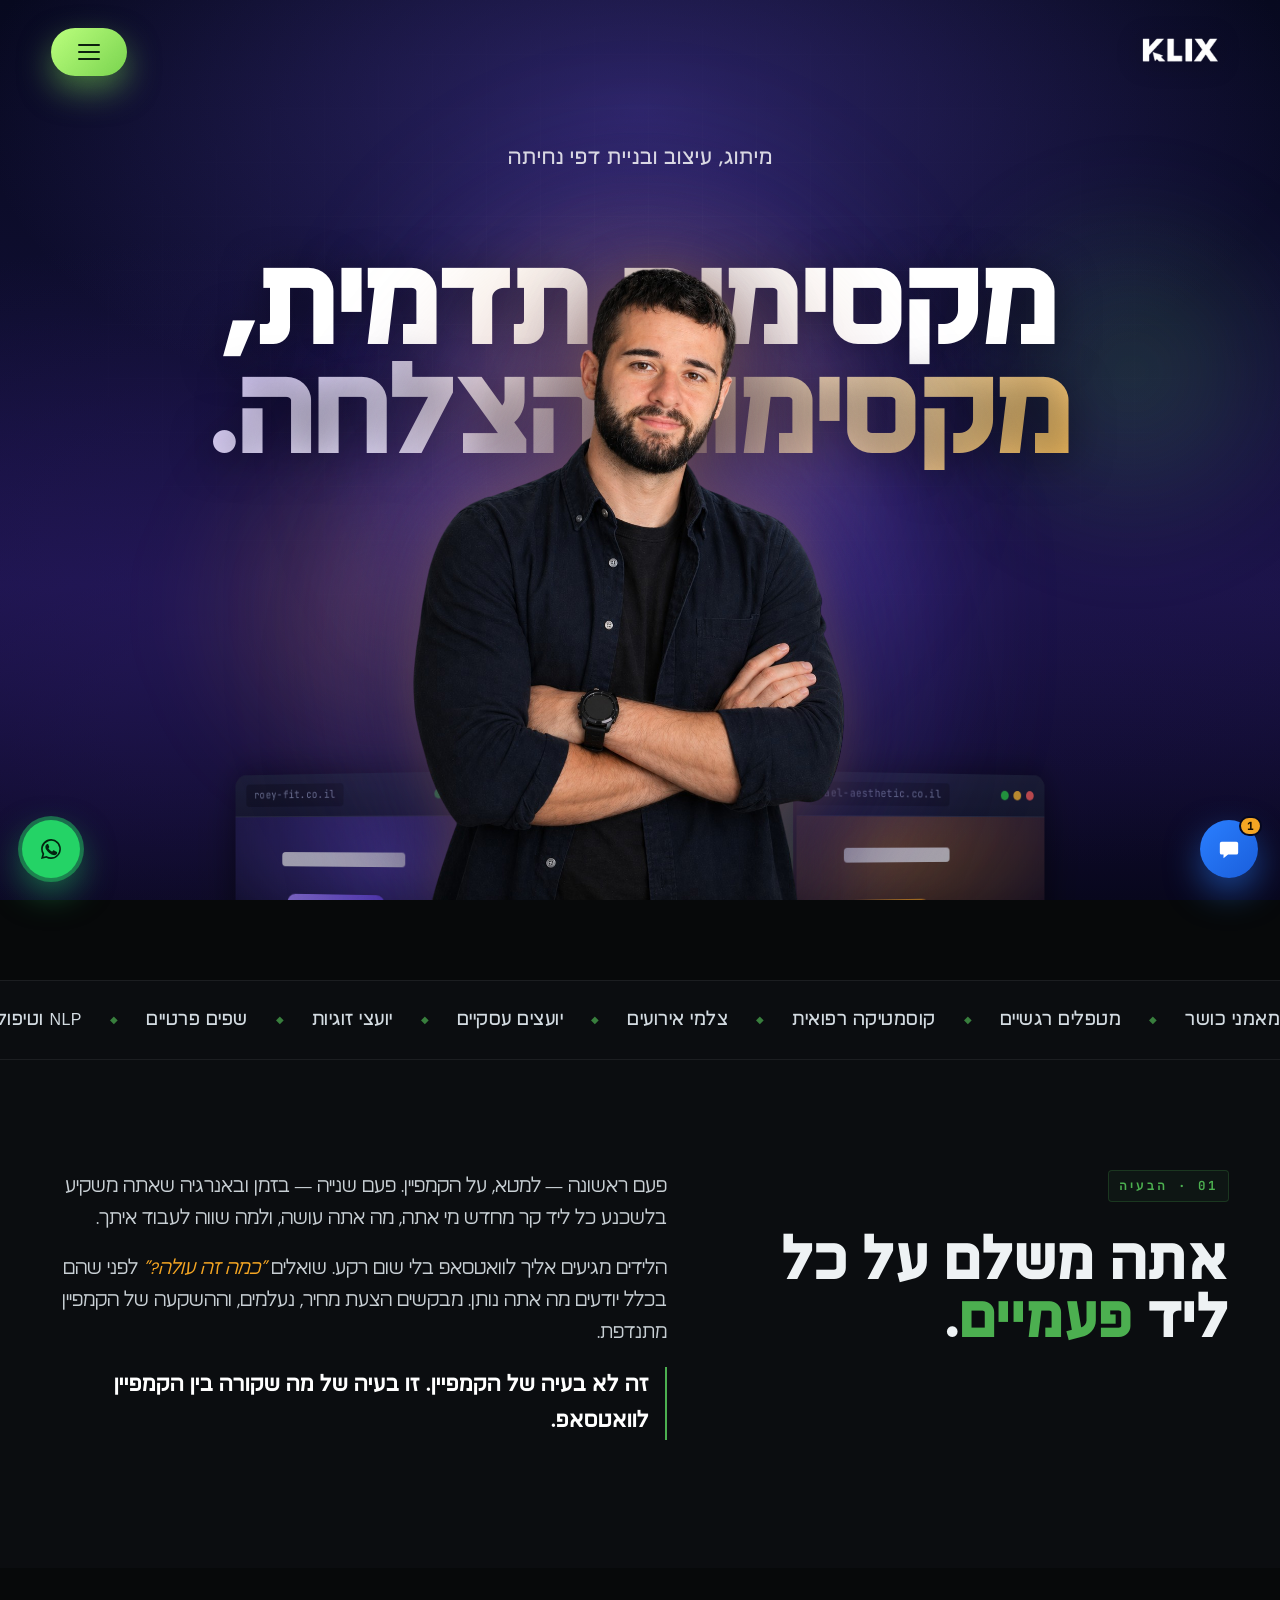
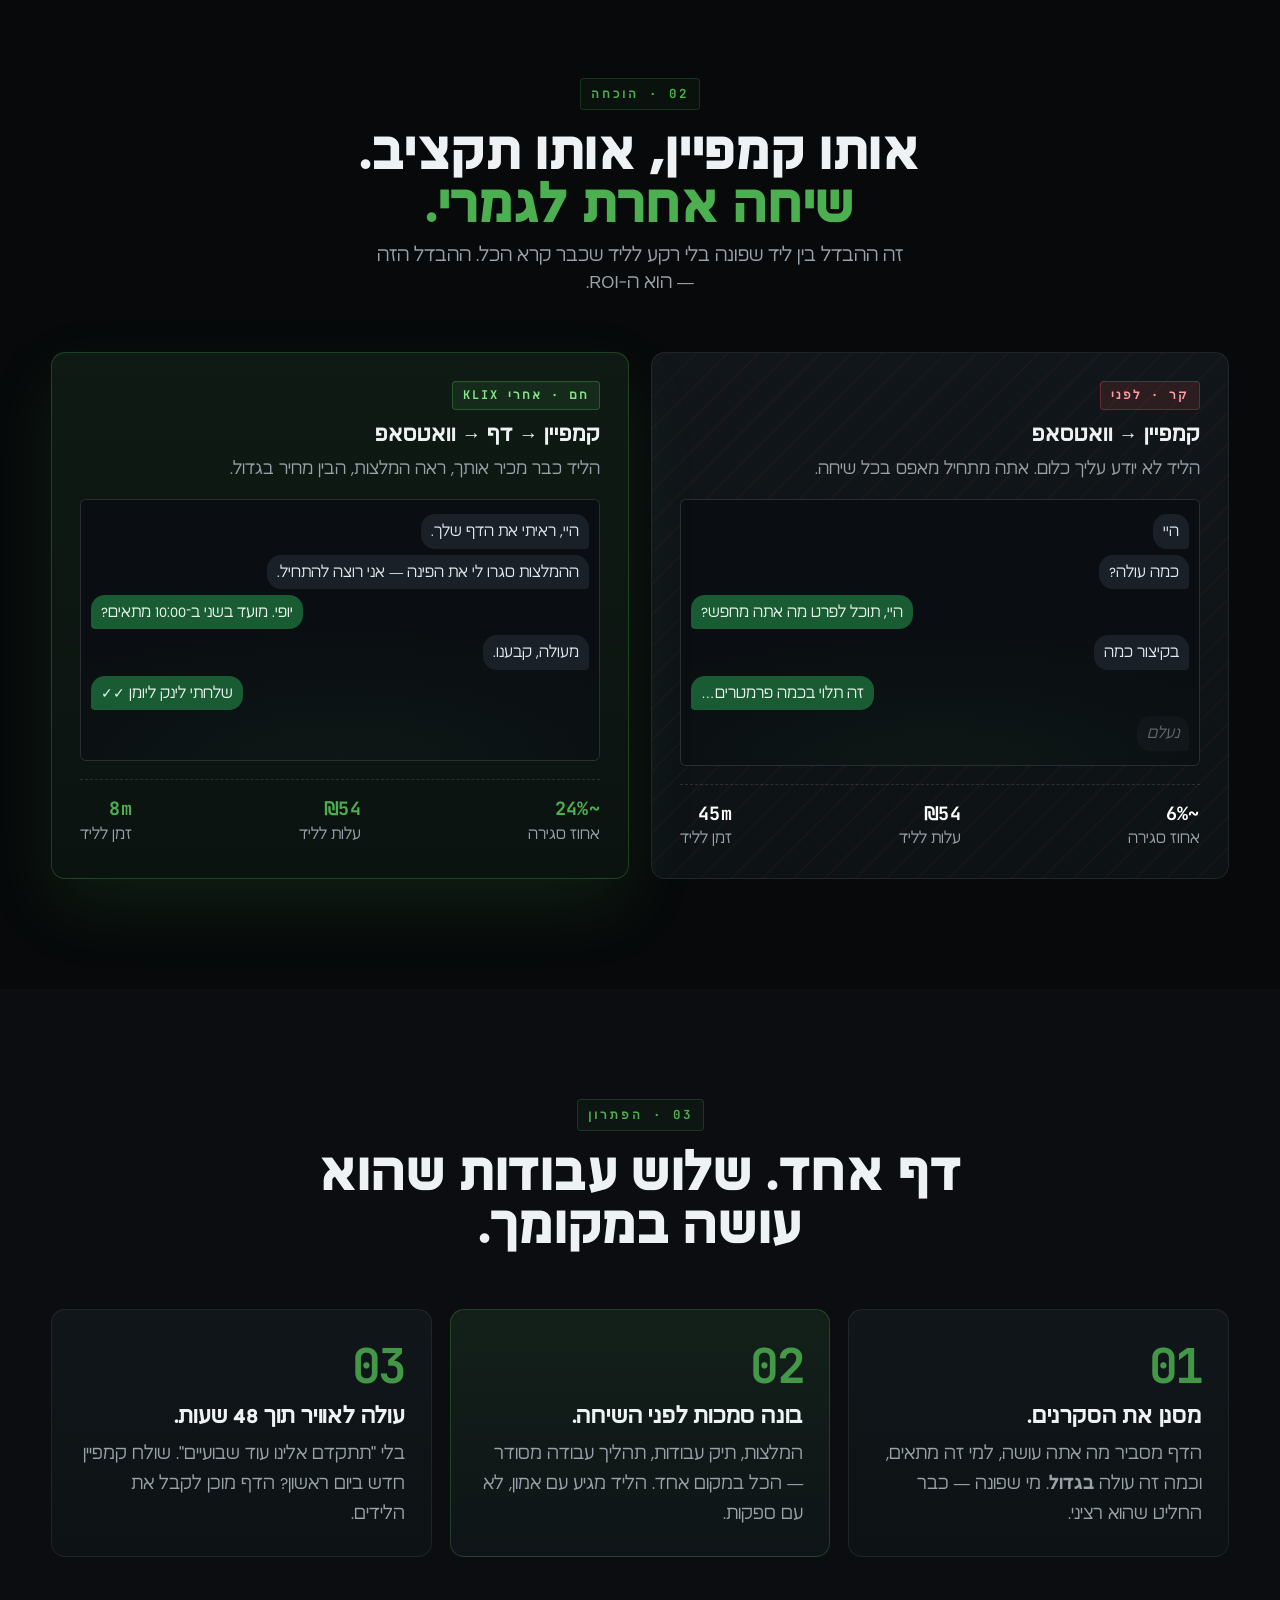
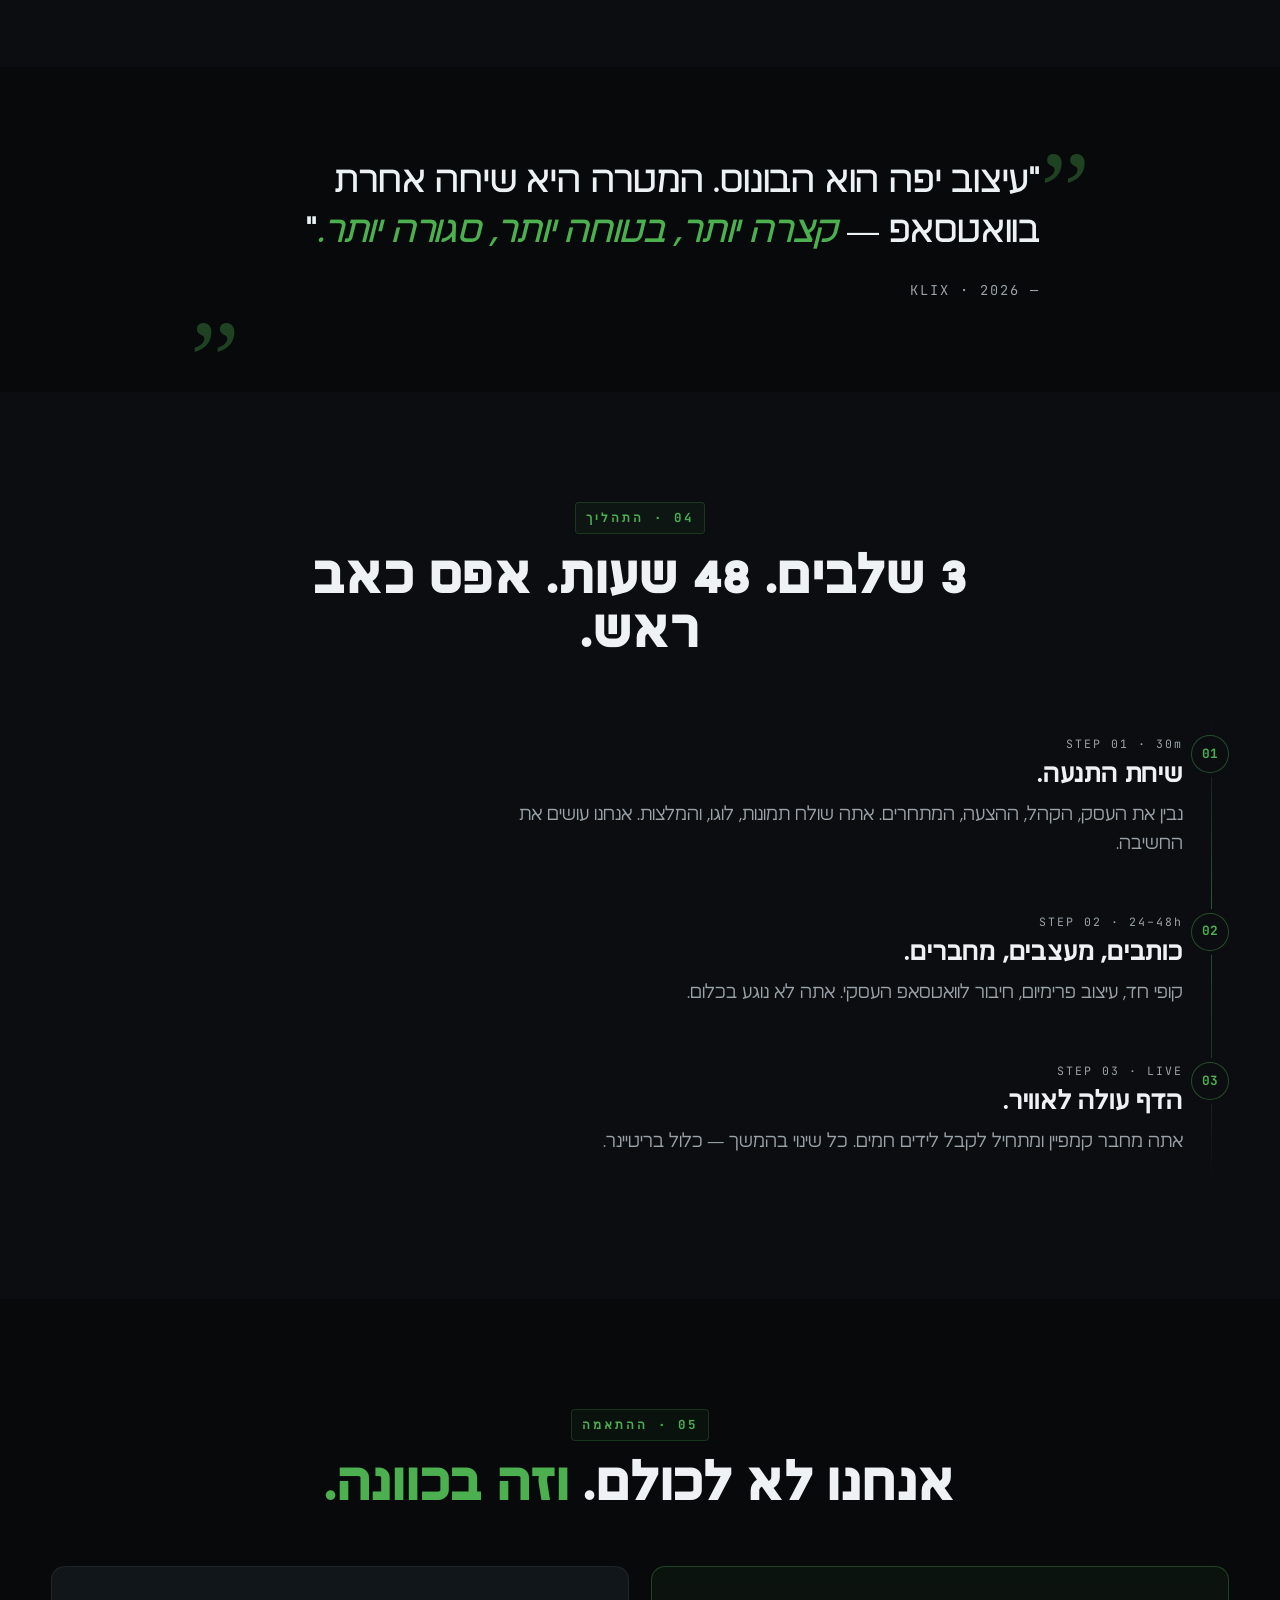
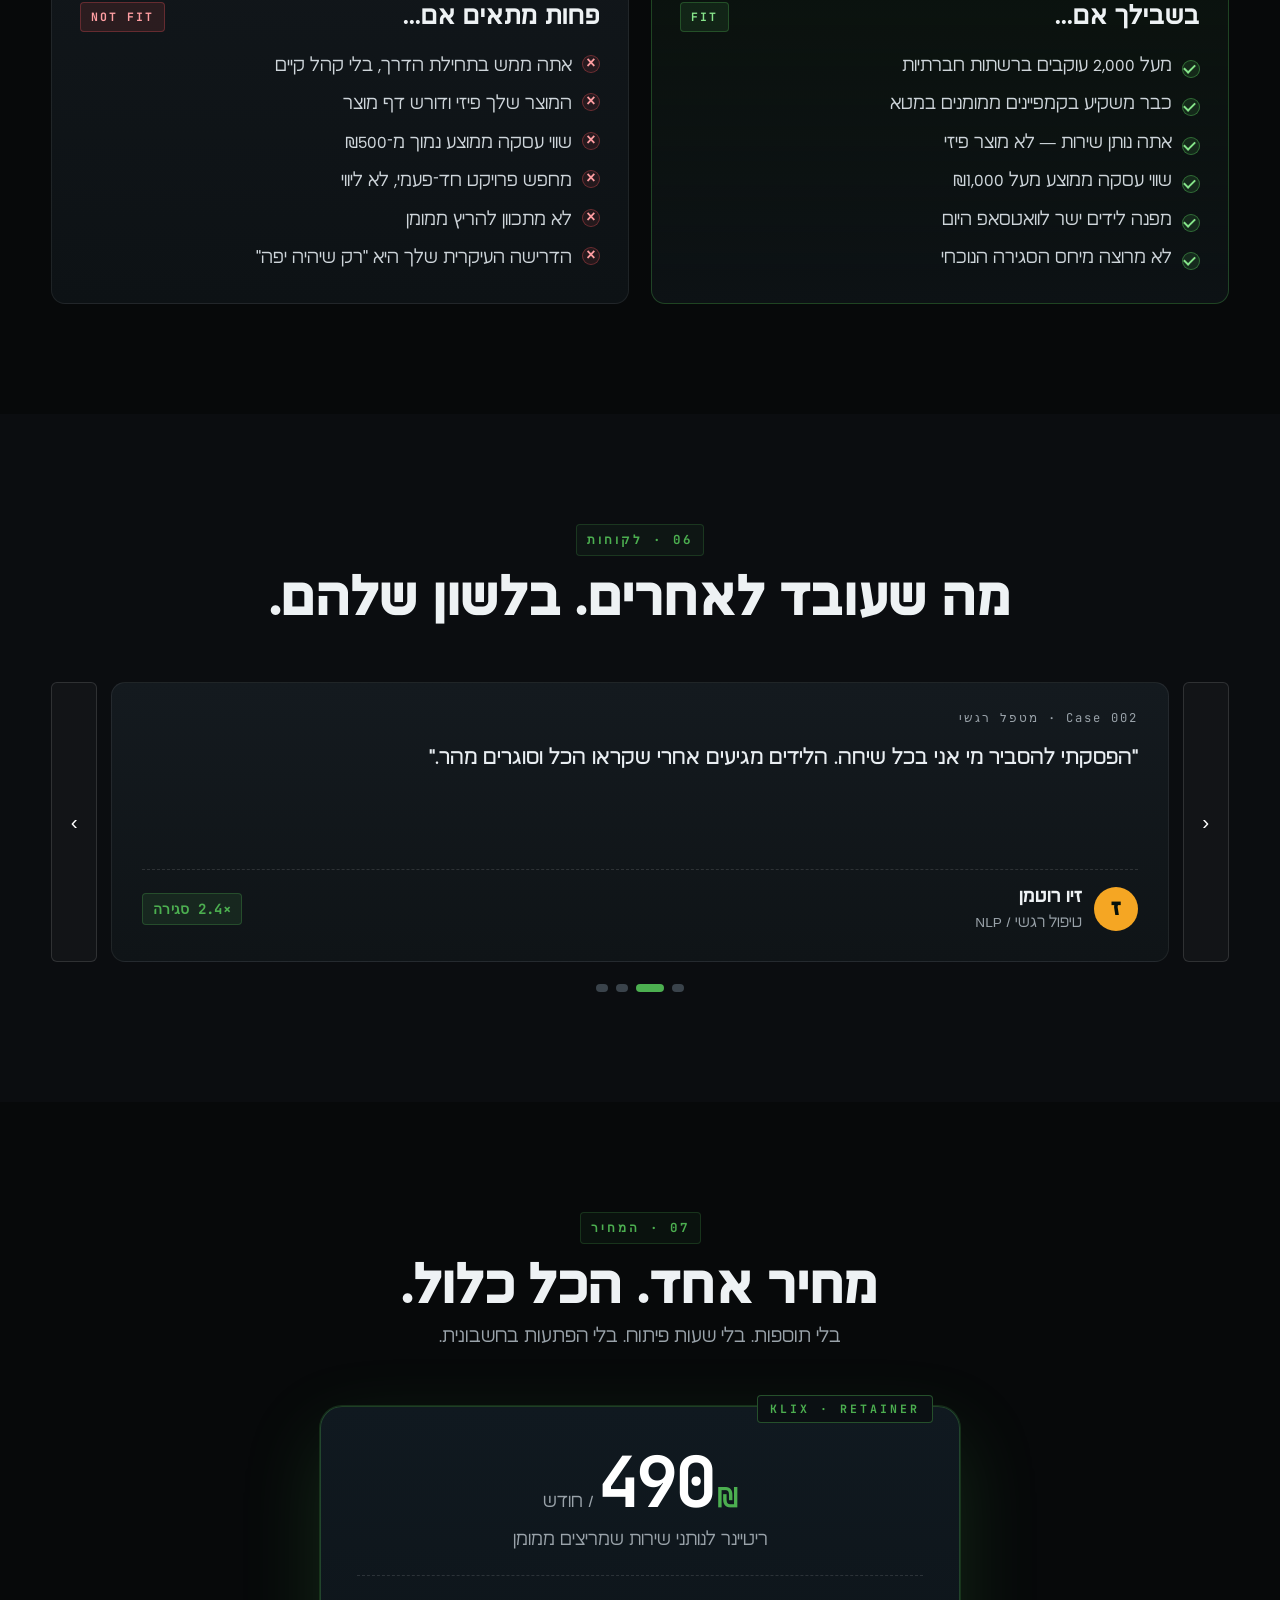
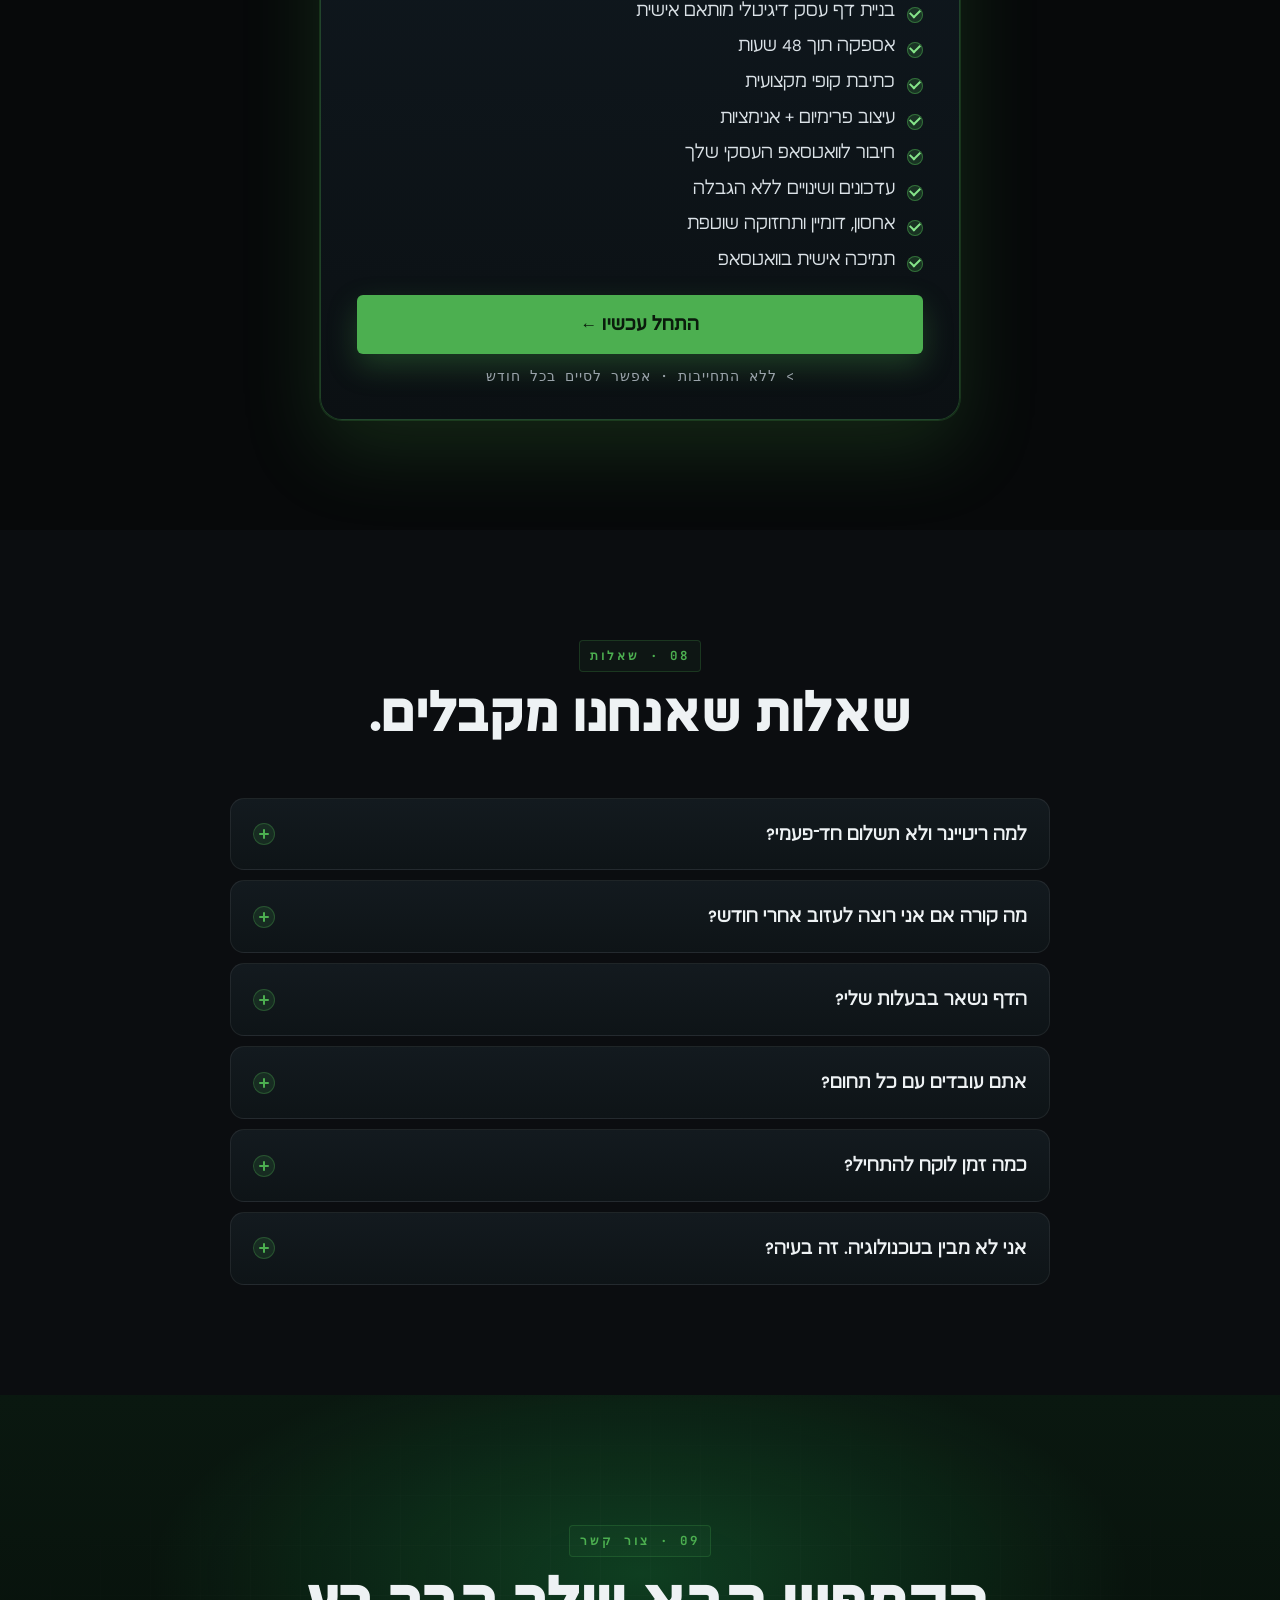
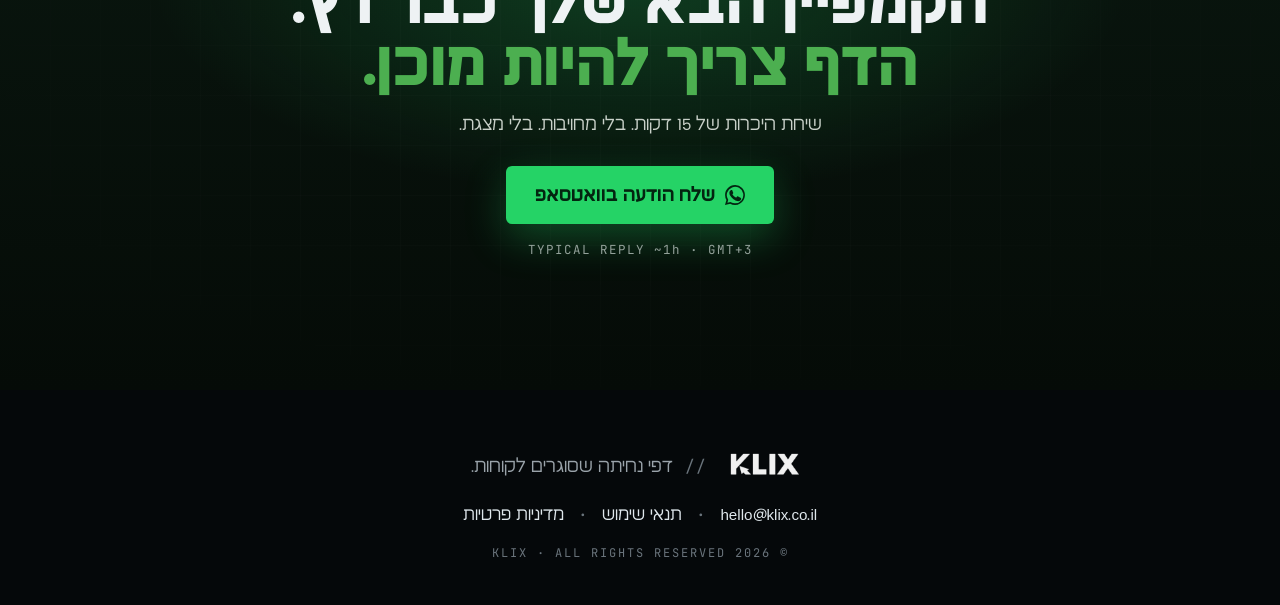
==== commit 4a3fa8da: "feat: use root logo.png on gate, over30 nav/hero/foot, under30 (single asset)" ====
--- a/over30/index.html
+++ b/over30/index.html
@@ -14,7 +14,7 @@
       href="https://fonts.googleapis.com/css2?family=JetBrains+Mono:wght@400;500;700&display=swap"
       rel="stylesheet"
     />
-    <link rel="stylesheet" href="./style.css?v=11" />
+    <link rel="stylesheet" href="./style.css?v=12" />
   </head>
   <body>
     <a class="sticky-wa" href="#contact" aria-label="וואטסאפ">
@@ -38,9 +38,8 @@
     </a>
 
     <nav class="nav" aria-hidden="true">
-      <a href="#top" class="nav__brand">
-        <span class="nav__mark">K</span>
-        <span>KLIX</span>
+      <a href="#top" class="nav__brand" aria-label="KLIX">
+        <img class="nav__logo-img" src="../logo.png" alt="" width="120" height="40" />
       </a>
       <div class="nav__links">
         <a href="#proof">השוואה</a>
@@ -69,9 +68,15 @@
       <div class="hero__bg-glow hero__bg-glow--3" aria-hidden="true"></div>
 
       <header class="hero__top">
-        <a href="#top" class="hero__logo">
-          <span class="hero__logo-mark">K</span>
-          <span class="hero__logo-text">KLIX</span>
+        <a href="#top" class="hero__logo" aria-label="KLIX">
+          <img
+            class="hero__logo-img"
+            src="../logo.png"
+            alt=""
+            width="140"
+            height="48"
+            loading="eager"
+          />
         </a>
         <button
           type="button"
@@ -586,7 +591,14 @@
     <footer class="foot">
       <div class="container foot__inner">
         <div class="foot__brand-line">
-          <span class="foot__brand">KLIX</span>
+          <img
+            class="foot__logo"
+            src="../logo.png"
+            alt="KLIX"
+            width="120"
+            height="40"
+            loading="lazy"
+          />
           <span class="foot__div mono">//</span>
           <span class="foot__tag">דפי נחיתה שסוגרים לקוחות.</span>
         </div>
--- a/over30/style.css
+++ b/over30/style.css
@@ -316,24 +316,16 @@
 .nav__brand {
   display: flex;
   align-items: center;
-  gap: 8px;
-  padding: 4px 8px;
+  padding: 4px 0;
   text-decoration: none;
-  font-weight: 800;
-  letter-spacing: 2px;
-}
-
-.nav__mark {
-  width: 26px;
-  height: 26px;
-  display: grid;
-  place-items: center;
-  background: linear-gradient(135deg, #4caf50, #2f7d33);
-  border-radius: 7px;
-  color: #0a1b0c;
-  font-weight: 800;
-  font-family: var(--ff-mono);
-  box-shadow: 0 6px 18px rgba(76, 175, 80, 0.35);
+}
+
+.nav__logo-img {
+  display: block;
+  height: 28px;
+  width: auto;
+  max-width: 120px;
+  object-fit: contain;
 }
 
 .nav__links {
@@ -451,33 +443,17 @@
 .hero__logo {
   display: inline-flex;
   align-items: center;
-  gap: 12px;
   text-decoration: none;
-  color: #fff;
-  font-weight: 800;
-  font-size: 1.05rem;
-  letter-spacing: 4px;
-  font-family: var(--ff-mono);
-}
-
-.hero__logo-mark {
-  width: 36px;
-  height: 36px;
-  display: grid;
-  place-items: center;
-  background: linear-gradient(135deg, #aef77c 0%, #2d7a30 100%);
-  color: #05170a;
-  border-radius: 10px;
-  font-family: var(--ff-mono);
-  font-weight: 800;
-  font-size: 1rem;
-  box-shadow: 0 10px 26px rgba(119, 211, 77, 0.45);
-}
-
-.hero__logo-text {
-  font-family: var(--ff-body);
-  font-weight: 800;
-  letter-spacing: 5px;
+  line-height: 0;
+}
+
+.hero__logo-img {
+  display: block;
+  height: clamp(32px, 5vw, 44px);
+  width: auto;
+  max-width: min(160px, 42vw);
+  object-fit: contain;
+  filter: drop-shadow(0 2px 12px rgba(0, 0, 0, 0.35));
 }
 
 .hero__menu {
@@ -1983,11 +1959,13 @@
   flex-wrap: wrap;
 }
 
-.foot__brand {
-  font-weight: 800;
-  letter-spacing: 3px;
-  color: #fff;
-  font-size: 1.3rem;
+.foot__logo {
+  display: block;
+  height: 40px;
+  width: auto;
+  max-width: 140px;
+  object-fit: contain;
+  opacity: 0.95;
 }
 
 .foot__tag {
@@ -2069,13 +2047,8 @@
   .hero__top {
     padding: 18px 18px;
   }
-  .hero__logo {
-    font-size: 0.95rem;
-    letter-spacing: 3px;
-  }
-  .hero__logo-mark {
-    width: 32px;
-    height: 32px;
+  .hero__logo-img {
+    max-width: 38vw;
   }
   .hero__menu {
     width: 66px;
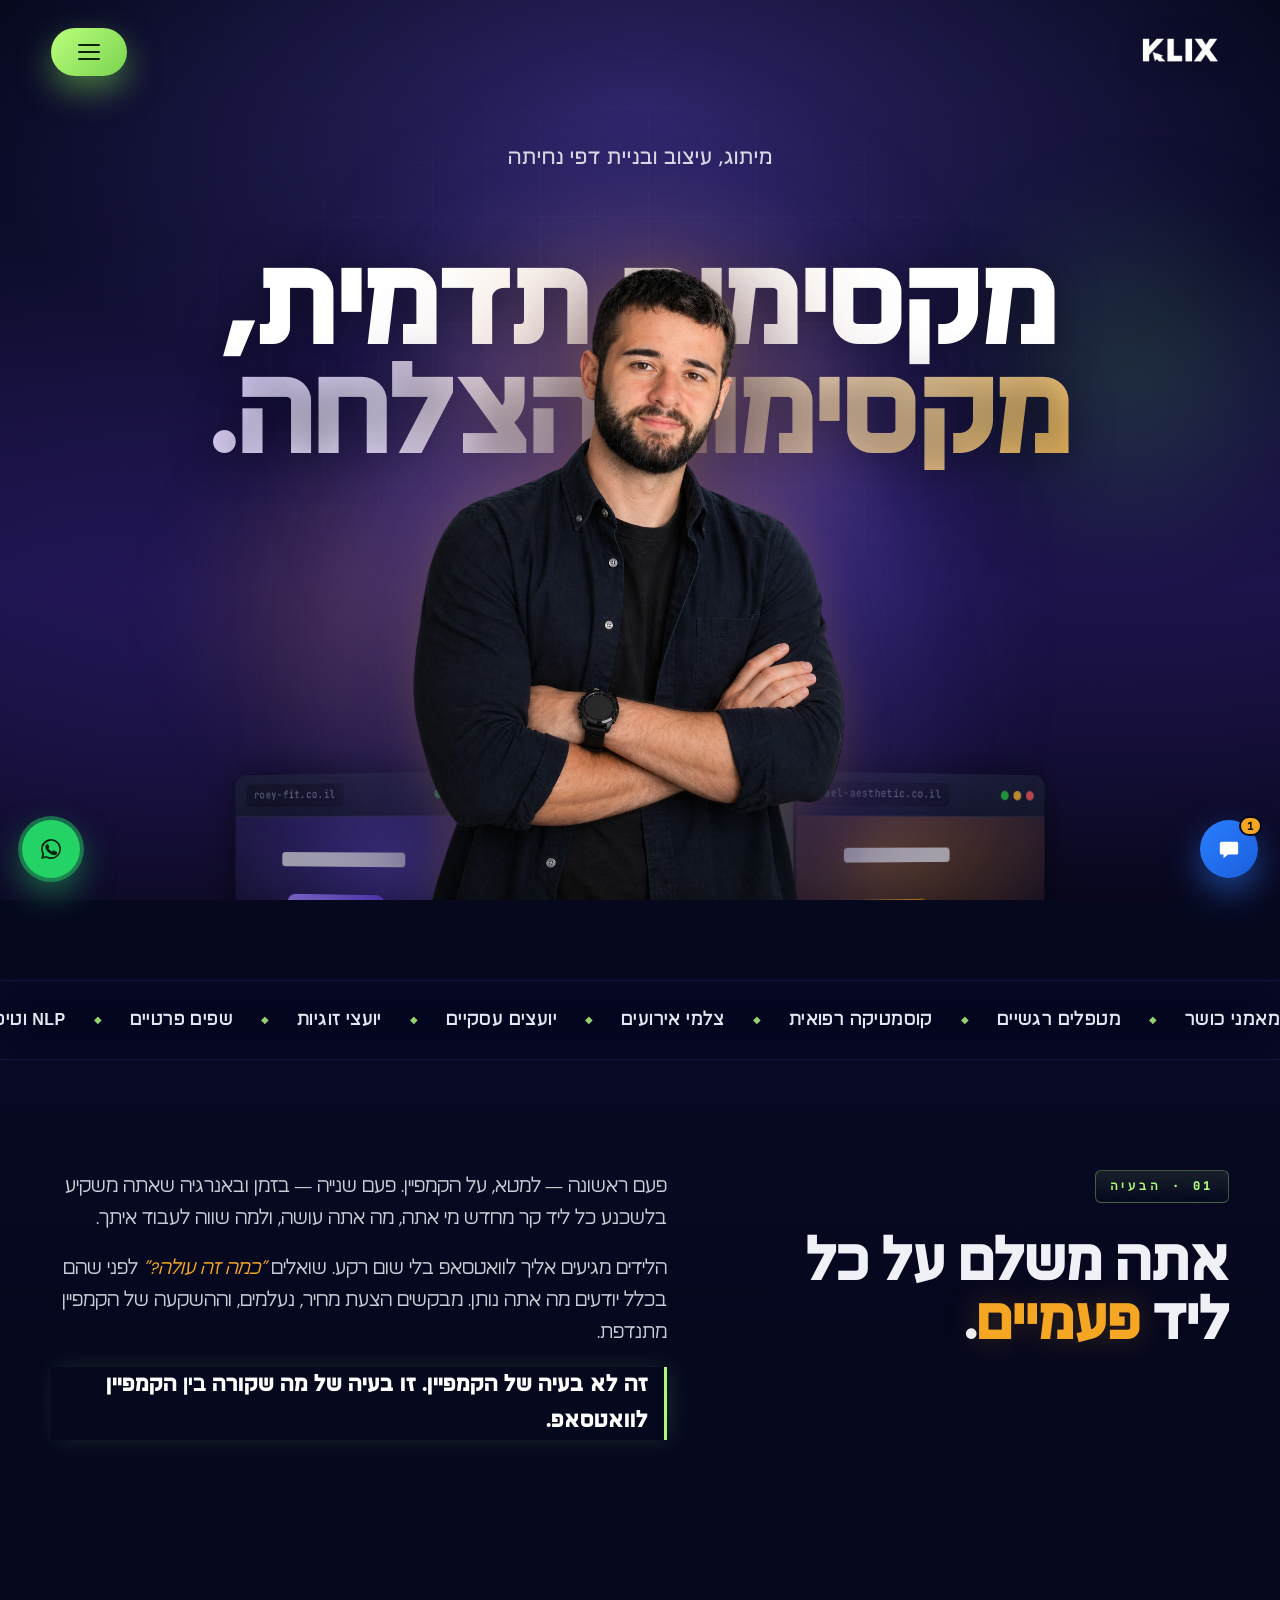
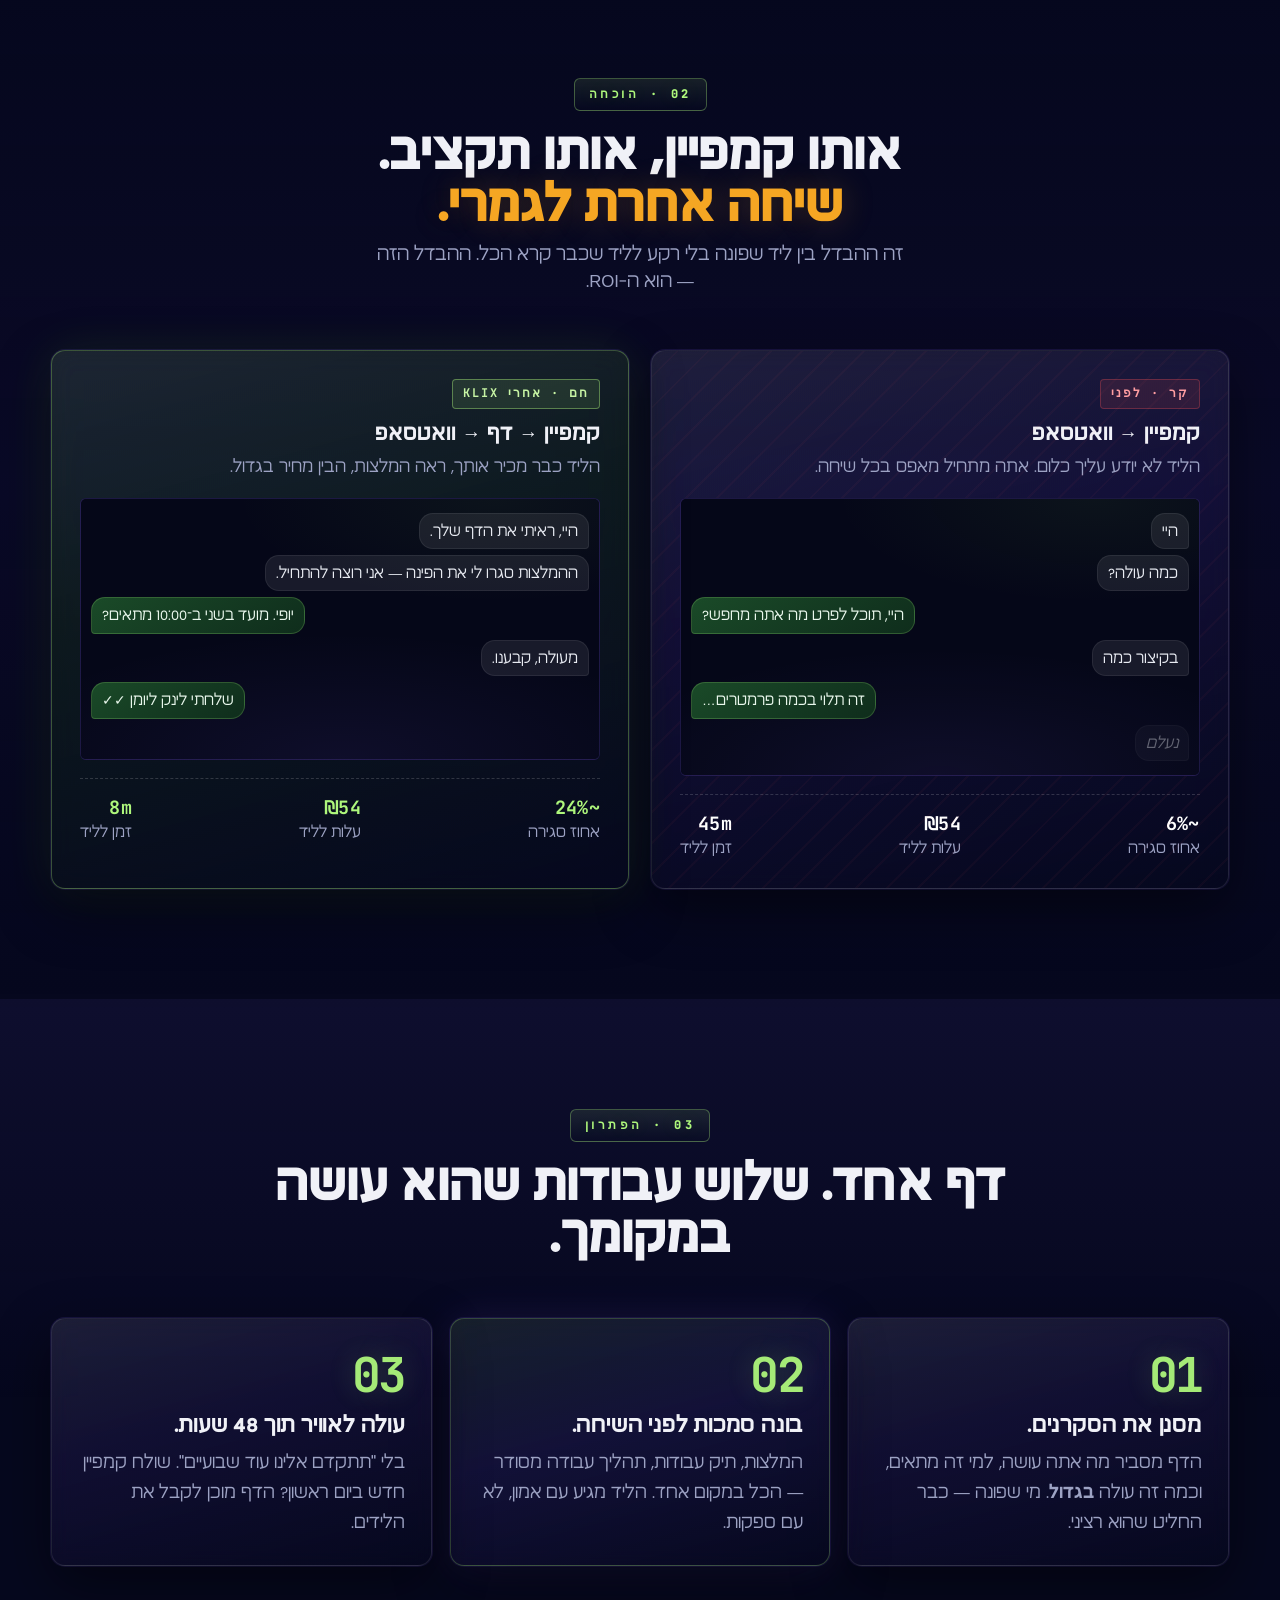
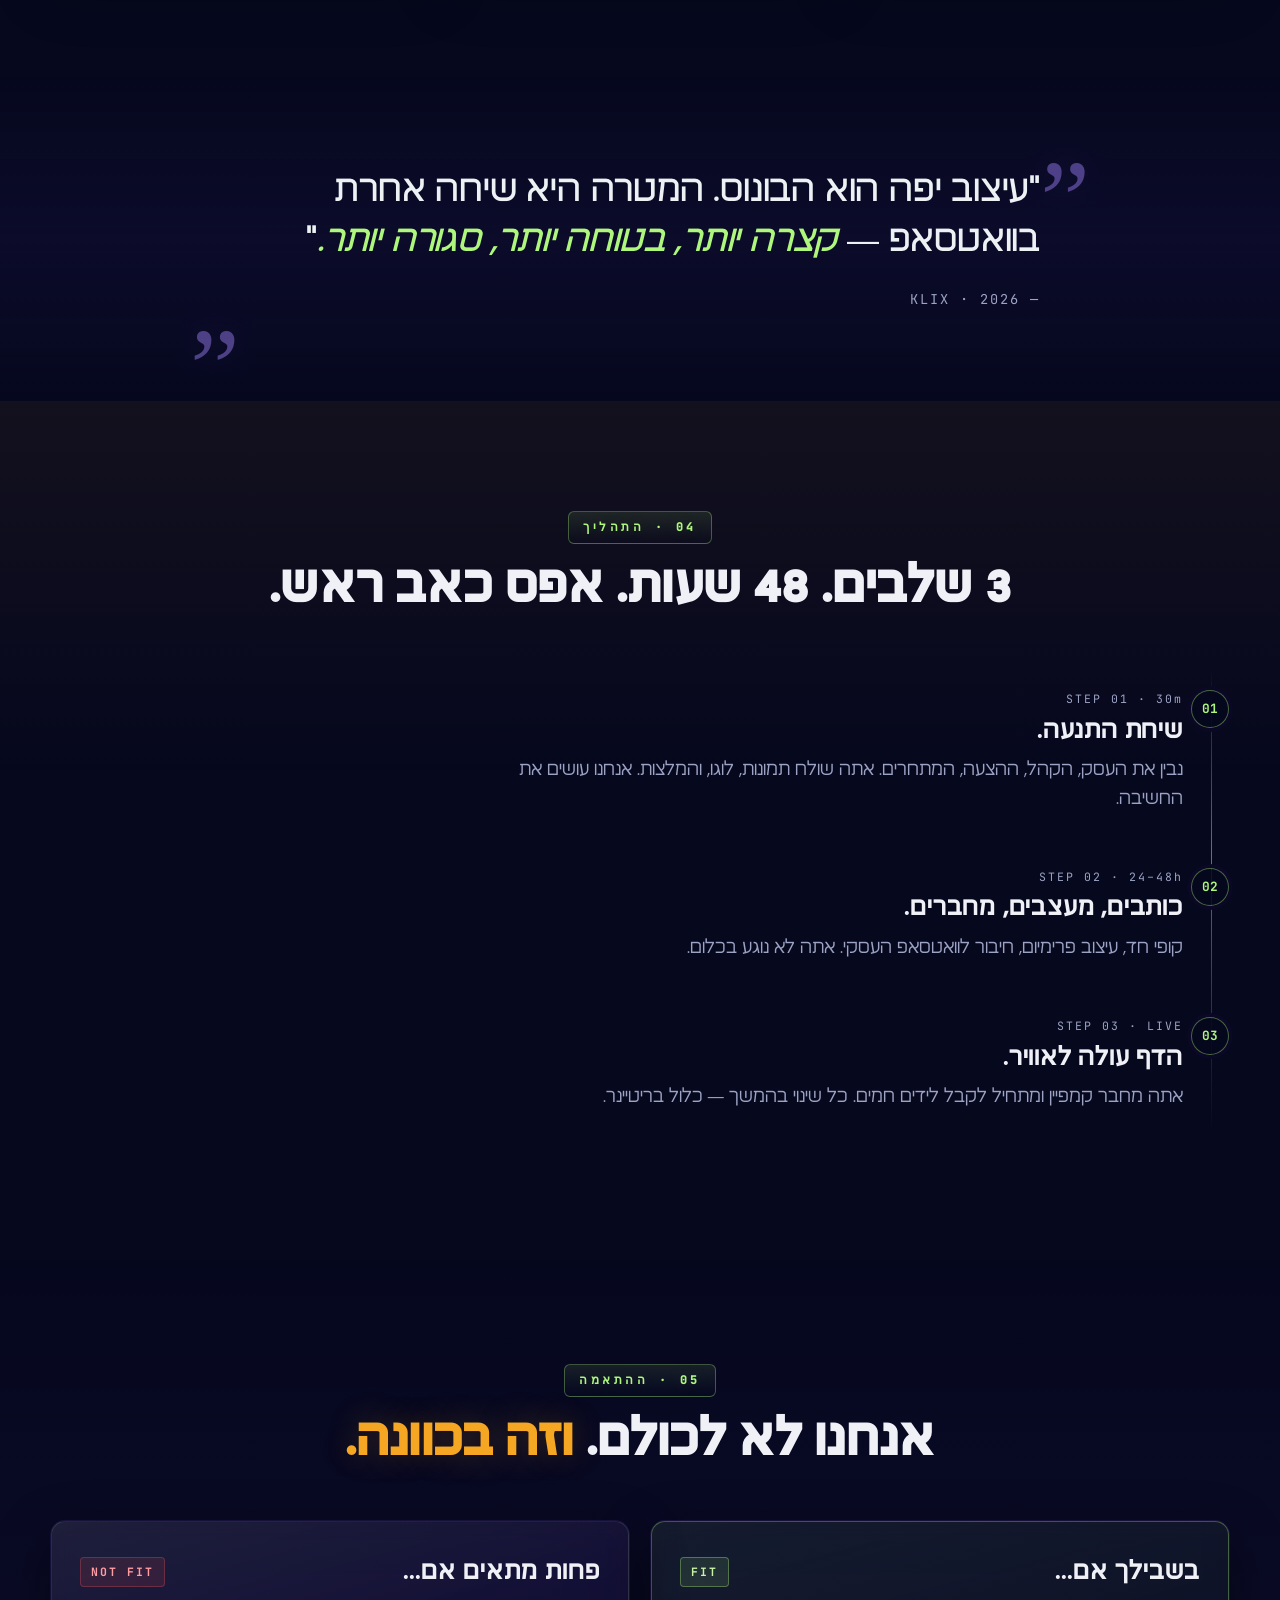
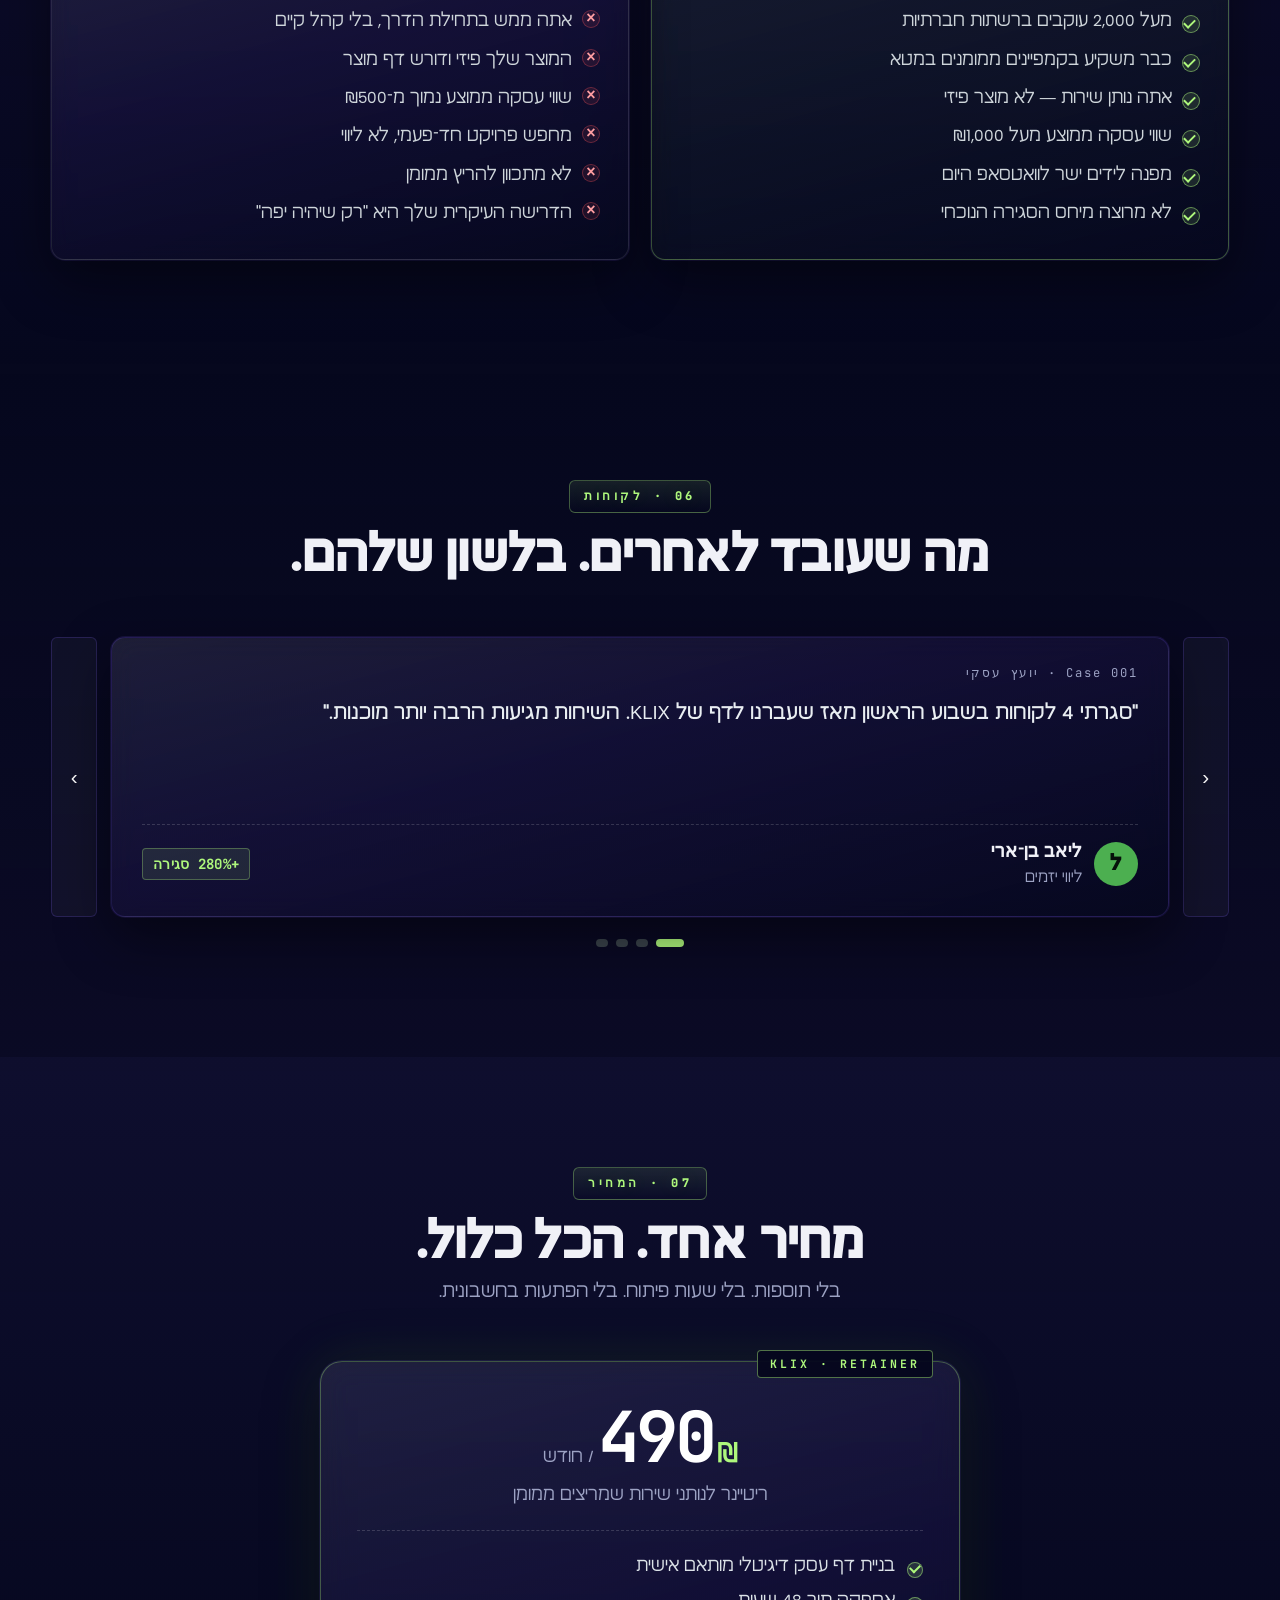
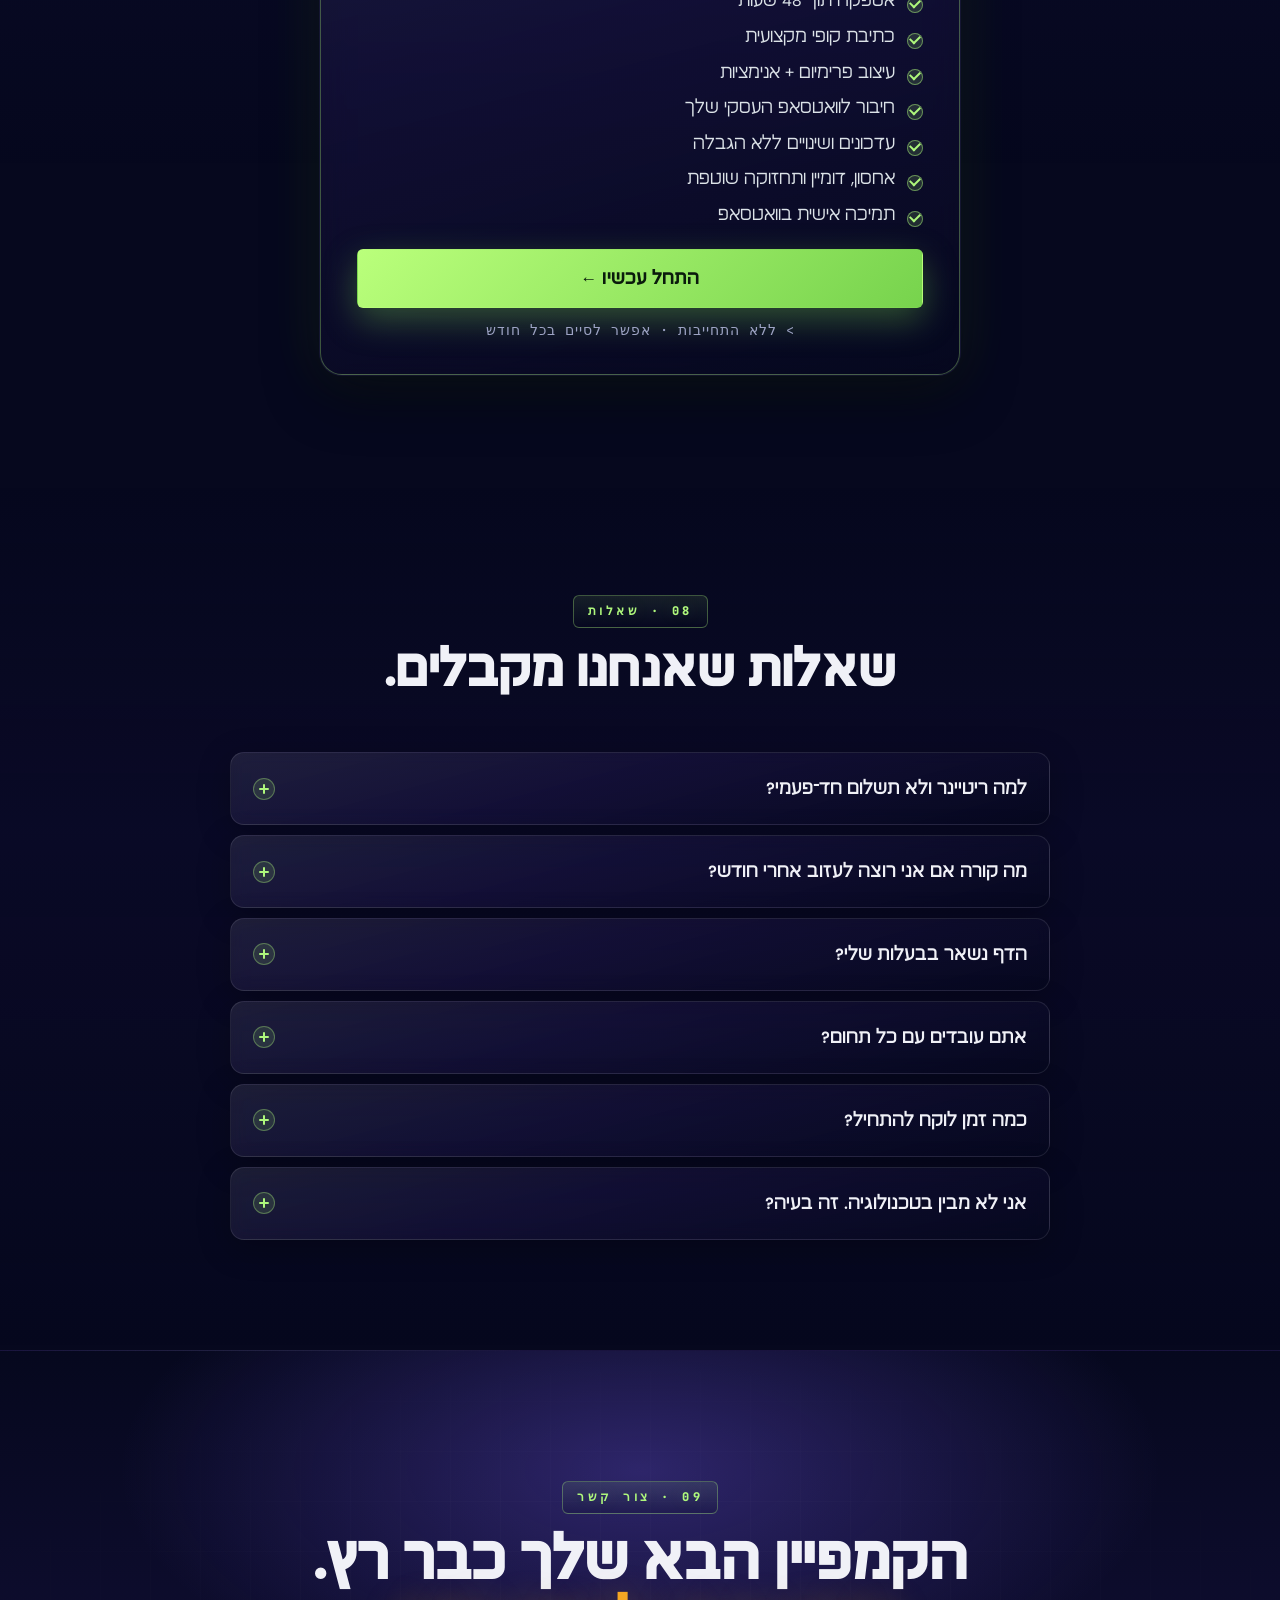
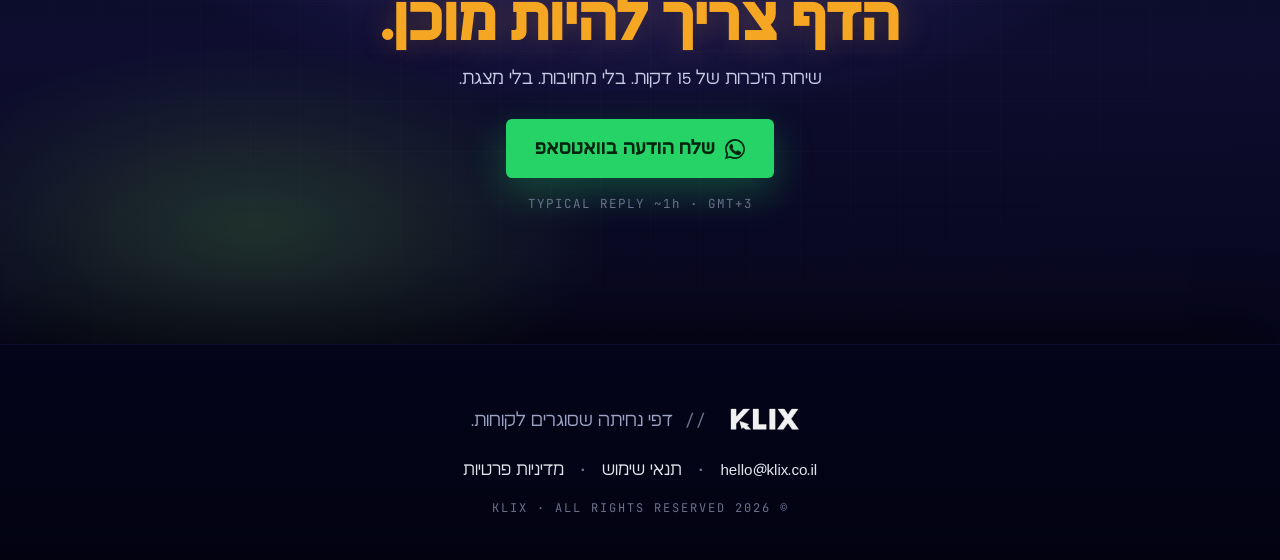
==== commit d6d594ad: "style(over30): unify page with hero — navy/purple backdrop, glass cards, lime accents" ====
--- a/over30/index.html
+++ b/over30/index.html
@@ -14,7 +14,7 @@
       href="https://fonts.googleapis.com/css2?family=JetBrains+Mono:wght@400;500;700&display=swap"
       rel="stylesheet"
     />
-    <link rel="stylesheet" href="./style.css?v=12" />
+    <link rel="stylesheet" href="./style.css?v=13" />
   </head>
   <body>
     <a class="sticky-wa" href="#contact" aria-label="וואטסאפ">
--- a/over30/style.css
+++ b/over30/style.css
@@ -40,20 +40,22 @@
   font-display: swap;
 }
 
-/* ---------- Tokens ---------- */
+/* ---------- Tokens (aligned with hero: navy / purple / lime / orange) ---------- */
 :root {
-  --bg: #07090a;
-  --bg-1: #0b0d10;
-  --bg-2: #0f1215;
-  --surface: #14181c;
-  --surface-2: #191e23;
-  --line: rgba(255, 255, 255, 0.07);
-  --line-2: rgba(255, 255, 255, 0.12);
-  --text: #eef2f4;
-  --muted: #9aa3aa;
-  --muted-2: #6a747c;
-  --accent: #4caf50;
+  --bg: #06081e;
+  --bg-1: #0a0824;
+  --bg-2: #0e0d2f;
+  --surface: rgba(255, 255, 255, 0.05);
+  --surface-2: rgba(18, 16, 45, 0.75);
+  --line: rgba(255, 255, 255, 0.09);
+  --line-2: rgba(255, 255, 255, 0.16);
+  --text: #f0f1f7;
+  --muted: #9da3c4;
+  --muted-2: #6b708c;
+  --accent: #aef77c;
+  --accent-mid: #77d34d;
   --accent-2: #f5a623;
+  --accent-purple: #a285ff;
   --red: #ef5056;
   --wa: #25d366;
 
@@ -64,8 +66,15 @@
   --ff-body: "FUP Galil", "Heebo", -apple-system, Segoe UI, Arial, sans-serif;
   --ff-mono: "JetBrains Mono", ui-monospace, SFMono-Regular, Menlo, Consolas, monospace;
 
-  --shadow-1: 0 10px 40px rgba(0, 0, 0, 0.35);
-  --shadow-2: 0 24px 80px rgba(0, 0, 0, 0.55);
+  --shadow-1: 0 12px 48px rgba(0, 0, 0, 0.4);
+  --shadow-2: 0 28px 90px rgba(0, 0, 0, 0.55);
+  --shadow-card: 0 20px 56px rgba(0, 0, 0, 0.45), 0 0 0 1px rgba(128, 95, 255, 0.14);
+  --glass: linear-gradient(
+    165deg,
+    rgba(255, 255, 255, 0.09) 0%,
+    rgba(32, 24, 70, 0.45) 42%,
+    rgba(6, 8, 30, 0.88) 100%
+  );
 }
 
 * {
@@ -74,13 +83,16 @@
 
 html {
   scroll-behavior: smooth;
+}
+
+html {
+  background: #06081e;
 }
 
 html,
 body {
   margin: 0;
   padding: 0;
-  background: var(--bg);
   color: var(--text);
   font-family: var(--ff-body);
   font-weight: 400;
@@ -89,14 +101,41 @@
   text-rendering: optimizeLegibility;
 }
 
-/* Subtle grain layer — breaks the sterile "AI template" look */
+/* Page backdrop — same language as .hero (scrolls as one continuous world) */
+body {
+  min-height: 100%;
+  background:
+    radial-gradient(1000px 500px at 50% 0%, rgba(90, 70, 190, 0.32), transparent 55%),
+    radial-gradient(820px 480px at 0% 45%, rgba(40, 25, 95, 0.38), transparent 58%),
+    radial-gradient(720px 420px at 100% 55%, rgba(30, 20, 75, 0.36), transparent 58%),
+    linear-gradient(180deg, #06081e 0%, #0e0d2f 42%, #1a1248 68%, #07061c 100%);
+  background-attachment: fixed;
+}
+
+/* Global grid (hero-style), fixed */
+body::after {
+  content: "";
+  position: fixed;
+  inset: 0;
+  pointer-events: none;
+  z-index: 0;
+  background-image:
+    linear-gradient(rgba(255, 255, 255, 0.04) 1px, transparent 1px),
+    linear-gradient(90deg, rgba(255, 255, 255, 0.04) 1px, transparent 1px);
+  background-size: 54px 54px;
+  mask-image: radial-gradient(ellipse 90% 70% at 50% 40%, #000 0%, transparent 72%);
+  -webkit-mask-image: radial-gradient(ellipse 90% 70% at 50% 40%, #000 0%, transparent 72%);
+  opacity: 0.4;
+}
+
+/* Subtle grain — same as before, above grid */
 body::before {
   content: "";
   position: fixed;
   inset: 0;
   pointer-events: none;
   z-index: 1;
-  opacity: 0.06;
+  opacity: 0.05;
   mix-blend-mode: overlay;
   background-image: url("data:image/svg+xml;utf8,<svg xmlns='http://www.w3.org/2000/svg' width='160' height='160'><filter id='n'><feTurbulence type='fractalNoise' baseFrequency='0.9' numOctaves='2' stitchTiles='stitch'/><feColorMatrix values='0 0 0 0 1  0 0 0 0 1  0 0 0 0 1  0 0 0 0.6 0'/></filter><rect width='160' height='160' filter='url(%23n)'/></svg>");
 }
@@ -123,7 +162,8 @@
 }
 
 .ink {
-  color: var(--accent);
+  color: var(--accent-2);
+  text-shadow: 0 0 32px rgba(245, 166, 35, 0.25);
 }
 
 em {
@@ -133,7 +173,7 @@
 
 /* ---------- Buttons ---------- */
 .btn {
-  --btn-bg: #1a2024;
+  --btn-bg: rgba(20, 18, 45, 0.9);
   --btn-fg: #fff;
   display: inline-flex;
   align-items: center;
@@ -158,14 +198,15 @@
 }
 
 .btn--primary {
-  --btn-bg: var(--accent);
+  --btn-bg: linear-gradient(135deg, #baff7b 0%, var(--accent-mid) 100%);
   --btn-fg: #0a1b0c;
   border-color: transparent;
-  box-shadow: 0 12px 30px rgba(76, 175, 80, 0.28);
+  background: var(--btn-bg);
+  box-shadow: 0 12px 34px rgba(119, 211, 77, 0.35);
 }
 
 .btn--primary:hover {
-  box-shadow: 0 18px 40px rgba(76, 175, 80, 0.4);
+  box-shadow: 0 20px 48px rgba(119, 211, 77, 0.5);
 }
 
 .btn--ghost {
@@ -300,17 +341,18 @@
   justify-content: space-between;
   gap: 12px;
   padding: 8px 10px 8px 8px;
-  background: rgba(12, 15, 18, 0.75);
-  border: 1px solid var(--line);
+  background: rgba(6, 8, 30, 0.78);
+  border: 1px solid rgba(128, 95, 255, 0.15);
   backdrop-filter: saturate(140%) blur(16px);
   -webkit-backdrop-filter: saturate(140%) blur(16px);
   border-radius: 999px;
   transition: background 0.25s ease, border-color 0.25s ease;
+  box-shadow: 0 8px 32px rgba(0, 0, 0, 0.35);
 }
 
 .nav.is-scrolled {
-  background: rgba(10, 13, 15, 0.9);
-  border-color: var(--line-2);
+  background: rgba(6, 8, 30, 0.92);
+  border-color: rgba(128, 95, 255, 0.22);
 }
 
 .nav__brand {
@@ -350,11 +392,12 @@
 .nav__cta {
   text-decoration: none;
   color: #0a1b0c;
-  background: var(--accent);
+  background: linear-gradient(135deg, #baff7b 0%, var(--accent-mid) 100%);
   font-weight: 700;
   padding: 8px 14px;
   border-radius: 999px;
   font-size: 0.92rem;
+  box-shadow: 0 6px 20px rgba(119, 211, 77, 0.3);
 }
 
 /* ---------- HERO (Liav-style depth) ---------- */
@@ -802,11 +845,11 @@
   z-index: 2;
   width: 100%;
   max-width: 340px;
-  background: #0c1115;
-  border: 1px solid var(--line-2);
+  background: linear-gradient(180deg, rgba(18, 16, 45, 0.95) 0%, rgba(6, 8, 26, 0.98) 100%);
+  border: 1px solid rgba(128, 95, 255, 0.18);
   border-radius: 22px;
   overflow: hidden;
-  box-shadow: var(--shadow-2);
+  box-shadow: var(--shadow-2), 0 0 0 1px rgba(255, 255, 255, 0.04);
   display: flex;
   flex-direction: column;
   min-height: 460px;
@@ -817,8 +860,8 @@
   align-items: center;
   gap: 10px;
   padding: 10px 12px;
-  background: #111820;
-  border-bottom: 1px solid var(--line);
+  background: rgba(8, 10, 32, 0.9);
+  border-bottom: 1px solid rgba(255, 255, 255, 0.08);
 }
 
 .chat__back {
@@ -844,7 +887,7 @@
   width: 34px;
   height: 34px;
   border-radius: 50%;
-  background: linear-gradient(135deg, #4caf50, #2f7d33);
+  background: linear-gradient(135deg, #baff7b 0%, var(--accent-mid) 100%);
   color: #08200b;
   display: grid;
   place-items: center;
@@ -877,8 +920,9 @@
   gap: 8px;
   padding: 14px 12px;
   background:
-    radial-gradient(600px 200px at 50% 100%, rgba(76, 175, 80, 0.05), transparent 70%),
-    #0a0e12;
+    radial-gradient(500px 180px at 50% 100%, rgba(128, 95, 255, 0.08), transparent 70%),
+    radial-gradient(400px 160px at 80% 0%, rgba(119, 211, 77, 0.06), transparent 65%),
+    #050718;
 }
 
 .chat__day {
@@ -931,15 +975,17 @@
 /* RTL: incoming (them) = right side, outgoing (me) = left side */
 .bubble--in {
   align-self: flex-start;
-  background: #1a2027;
-  color: #e3e9ee;
+  background: rgba(255, 255, 255, 0.08);
+  color: #e8ebf2;
+  border: 1px solid rgba(255, 255, 255, 0.07);
   border-bottom-right-radius: 4px;
 }
 
 .bubble--out {
   align-self: flex-end;
-  background: #195c33;
+  background: linear-gradient(145deg, #1a4a28 0%, #0f2d1c 100%);
   color: #e9f7ec;
+  border: 1px solid rgba(174, 247, 124, 0.2);
   border-bottom-left-radius: 4px;
 }
 
@@ -959,7 +1005,8 @@
   display: flex;
   gap: 4px;
   padding: 8px 12px;
-  background: #1a2027;
+  background: rgba(255, 255, 255, 0.07);
+  border: 1px solid rgba(255, 255, 255, 0.08);
   border-radius: 14px;
   border-bottom-right-radius: 4px;
   margin-top: 4px;
@@ -983,8 +1030,8 @@
 
 .chat__input {
   padding: 12px 14px;
-  background: #111820;
-  border-top: 1px solid var(--line);
+  background: rgba(6, 8, 26, 0.9);
+  border-top: 1px solid rgba(128, 95, 255, 0.12);
   color: var(--muted);
   font-size: 0.85rem;
 }
@@ -993,12 +1040,15 @@
 .marquee {
   overflow: hidden;
   padding: 26px 0;
-  background: var(--bg-1);
-  border-top: 1px solid var(--line);
-  border-bottom: 1px solid var(--line);
+  background: rgba(6, 8, 30, 0.5);
+  border-top: 1px solid rgba(128, 95, 255, 0.15);
+  border-bottom: 1px solid rgba(128, 95, 255, 0.12);
+  backdrop-filter: blur(8px) saturate(130%);
+  -webkit-backdrop-filter: blur(8px) saturate(130%);
   position: relative;
   z-index: 4;
   margin-top: clamp(40px, 8vw, 80px);
+  box-shadow: 0 0 40px rgba(20, 15, 50, 0.35) inset;
 }
 
 .marquee__track {
@@ -1012,16 +1062,16 @@
 
 .marquee span {
   font-size: 1rem;
-  color: #d3dbe1;
-  font-weight: 500;
-  letter-spacing: 0.5px;
+  color: #e4e6f0;
+  font-weight: 600;
+  letter-spacing: 0.4px;
 }
 
 .marquee i {
   color: var(--accent);
   font-style: normal;
   font-size: 0.6rem;
-  opacity: 0.7;
+  opacity: 0.85;
 }
 
 @keyframes scroll {
@@ -1045,23 +1095,25 @@
 .eyebrow {
   display: inline-block;
   color: var(--accent);
-  font-size: 0.78rem;
-  font-weight: 700;
-  letter-spacing: 3px;
+  font-size: 0.75rem;
+  font-weight: 800;
+  letter-spacing: 3.5px;
   margin-bottom: 16px;
   text-transform: uppercase;
-  padding: 5px 10px;
-  border: 1px solid rgba(76, 175, 80, 0.22);
-  background: rgba(76, 175, 80, 0.06);
-  border-radius: 4px;
+  padding: 6px 14px;
+  border: 1px solid rgba(174, 247, 124, 0.32);
+  background: linear-gradient(180deg, rgba(174, 247, 124, 0.1) 0%, rgba(6, 8, 30, 0.2) 100%);
+  border-radius: 6px;
+  font-family: var(--ff-mono);
+  text-shadow: 0 0 20px rgba(174, 247, 124, 0.2);
 }
 
 h2 {
   margin: 0 0 10px;
   font-size: clamp(1.9rem, 4vw, 2.9rem);
   font-weight: 800;
-  letter-spacing: -0.3px;
-  line-height: 1.15;
+  letter-spacing: -0.04em;
+  line-height: 1.12;
 }
 
 .section__sub {
@@ -1080,7 +1132,7 @@
 
 /* ---------- PAIN ---------- */
 .pain {
-  background: var(--bg-1);
+  background: linear-gradient(180deg, rgba(20, 15, 60, 0.22) 0%, transparent 55%);
 }
 
 .pain__grid {
@@ -1114,16 +1166,17 @@
 }
 
 .pain__punch {
-  font-weight: 700;
+  font-weight: 800;
   color: #fff !important;
   font-size: 1.2rem !important;
   padding-right: 16px;
-  border-right: 2px solid var(--accent);
+  border-right: 3px solid var(--accent);
+  box-shadow: 4px 0 24px rgba(174, 247, 124, 0.12);
 }
 
 /* ---------- PROOF / Before–After ---------- */
 .proof {
-  background: var(--bg);
+  background: linear-gradient(180deg, transparent 0%, rgba(26, 18, 72, 0.2) 50%, transparent 100%);
 }
 
 .proof__grid {
@@ -1133,12 +1186,15 @@
 }
 
 .proof__col {
-  background: linear-gradient(180deg, #11161a 0%, #0d1215 100%);
-  border: 1px solid var(--line);
+  background: var(--glass);
+  border: 1px solid rgba(255, 255, 255, 0.1);
   border-radius: var(--radius-m);
   padding: 28px;
   position: relative;
   overflow: hidden;
+  backdrop-filter: blur(12px) saturate(125%);
+  -webkit-backdrop-filter: blur(12px) saturate(125%);
+  box-shadow: var(--shadow-card);
 }
 
 .proof__col--cold {
@@ -1160,9 +1216,14 @@
 }
 
 .proof__col--warm {
-  border-color: rgba(76, 175, 80, 0.28);
-  background: linear-gradient(180deg, #0f1a14 0%, #0b1310 100%);
-  box-shadow: 0 28px 70px rgba(76, 175, 80, 0.12);
+  border-color: rgba(174, 247, 124, 0.3);
+  background: linear-gradient(
+    165deg,
+    rgba(174, 247, 124, 0.12) 0%,
+    rgba(18, 40, 22, 0.55) 40%,
+    rgba(6, 8, 30, 0.92) 100%
+  );
+  box-shadow: var(--shadow-card), 0 0 50px rgba(119, 211, 77, 0.12);
 }
 
 .proof__col header {
@@ -1187,9 +1248,9 @@
 }
 
 .proof__tag--warm {
-  color: #86e48a;
-  background: rgba(76, 175, 80, 0.12);
-  border: 1px solid rgba(76, 175, 80, 0.35);
+  color: #c8f5a5;
+  background: rgba(174, 247, 124, 0.1);
+  border: 1px solid rgba(174, 247, 124, 0.4);
 }
 
 .proof__col h3 {
@@ -1248,7 +1309,7 @@
 
 /* ---------- SOLUTION ---------- */
 .solution {
-  background: var(--bg-1);
+  background: linear-gradient(180deg, rgba(90, 70, 190, 0.1) 0%, transparent 60%);
 }
 
 .grid3 {
@@ -1260,27 +1321,32 @@
 .tile {
   position: relative;
   padding: 32px 26px 28px;
-  background: linear-gradient(180deg, #11161a 0%, #0d1215 100%);
-  border: 1px solid var(--line);
+  background: var(--glass);
+  border: 1px solid rgba(255, 255, 255, 0.1);
   border-radius: var(--radius-m);
   transition: transform 0.3s ease, border-color 0.3s ease, box-shadow 0.3s ease;
   overflow: hidden;
+  backdrop-filter: blur(10px) saturate(120%);
+  -webkit-backdrop-filter: blur(10px) saturate(120%);
+  box-shadow: var(--shadow-card);
 }
 
 .tile:hover {
   transform: translateY(-6px);
-  border-color: rgba(76, 175, 80, 0.35);
-  box-shadow: 0 28px 70px rgba(0, 0, 0, 0.45);
+  border-color: rgba(174, 247, 124, 0.32);
+  box-shadow: 0 32px 80px rgba(0, 0, 0, 0.5), 0 0 0 1px rgba(128, 95, 255, 0.2);
 }
 
 .tile__num {
   font-size: 3rem;
   font-weight: 700;
   color: var(--accent);
-  opacity: 0.85;
+  opacity: 0.95;
   line-height: 1;
   margin-bottom: 14px;
   letter-spacing: -0.05em;
+  font-family: var(--ff-mono);
+  text-shadow: 0 0 32px rgba(174, 247, 124, 0.25);
 }
 
 .tile h3 {
@@ -1297,14 +1363,20 @@
 }
 
 .tile--lit {
-  background: linear-gradient(180deg, #132019 0%, #0e1417 100%);
-  border-color: rgba(76, 175, 80, 0.28);
+  background: linear-gradient(
+    165deg,
+    rgba(174, 247, 124, 0.1) 0%,
+    rgba(40, 32, 90, 0.4) 45%,
+    rgba(6, 8, 30, 0.9) 100%
+  );
+  border-color: rgba(174, 247, 124, 0.25);
+  box-shadow: var(--shadow-card), 0 0 40px rgba(128, 95, 255, 0.15);
 }
 
 /* ---------- Manifesto pull-quote ---------- */
 .manifesto {
   padding: 90px 0;
-  background: var(--bg);
+  background: linear-gradient(180deg, rgba(6, 8, 30, 0) 0%, rgba(30, 22, 80, 0.25) 50%, rgba(6, 8, 30, 0) 100%);
   position: relative;
   z-index: 2;
 }
@@ -1322,9 +1394,10 @@
   position: absolute;
   font-family: Georgia, serif;
   font-size: 7rem;
-  color: var(--accent);
-  opacity: 0.35;
+  color: var(--accent-purple);
+  opacity: 0.45;
   line-height: 0.8;
+  text-shadow: 0 0 40px rgba(128, 95, 255, 0.35);
 }
 
 .manifesto figure::before {
@@ -1363,7 +1436,7 @@
 
 /* ---------- HOW (steps) ---------- */
 .how {
-  background: var(--bg-1);
+  background: linear-gradient(180deg, rgba(245, 166, 35, 0.06) 0%, transparent 45%);
 }
 
 .steps {
@@ -1384,8 +1457,8 @@
   background: linear-gradient(
     to bottom,
     transparent,
-    rgba(76, 175, 80, 0.45),
-    rgba(76, 175, 80, 0.2) 80%,
+    rgba(174, 247, 124, 0.5),
+    rgba(128, 95, 255, 0.25) 80%,
     transparent
   );
 }
@@ -1405,8 +1478,8 @@
   width: 36px;
   height: 36px;
   border-radius: 50%;
-  background: var(--bg-1);
-  border: 1px solid rgba(76, 175, 80, 0.4);
+  background: rgba(6, 8, 30, 0.85);
+  border: 1px solid rgba(174, 247, 124, 0.4);
   color: var(--accent);
   display: grid;
   place-items: center;
@@ -1444,7 +1517,7 @@
 
 /* ---------- FIT ---------- */
 .fit {
-  background: var(--bg);
+  background: linear-gradient(180deg, transparent, rgba(40, 25, 95, 0.12) 50%, transparent);
 }
 
 .fit__grid {
@@ -1454,15 +1527,22 @@
 }
 
 .fit__col {
-  background: linear-gradient(180deg, #11161a 0%, #0d1215 100%);
-  border: 1px solid var(--line);
+  background: var(--glass);
+  border: 1px solid rgba(255, 255, 255, 0.1);
   border-radius: var(--radius-m);
   padding: 32px 28px;
+  backdrop-filter: blur(10px) saturate(120%);
+  -webkit-backdrop-filter: blur(10px) saturate(120%);
+  box-shadow: var(--shadow-card);
 }
 
 .fit__col--yes {
-  border-color: rgba(76, 175, 80, 0.32);
-  background: linear-gradient(180deg, rgba(76, 175, 80, 0.06) 0%, #0d1215 100%);
+  border-color: rgba(174, 247, 124, 0.32);
+  background: linear-gradient(
+    165deg,
+    rgba(174, 247, 124, 0.08) 0%,
+    rgba(6, 8, 30, 0.85) 100%
+  );
 }
 
 .fit__col header {
@@ -1487,9 +1567,9 @@
 }
 
 .fit__badge--yes {
-  background: rgba(76, 175, 80, 0.12);
-  color: #86e48a;
-  border: 1px solid rgba(76, 175, 80, 0.32);
+  background: rgba(174, 247, 124, 0.1);
+  color: #c8f5a5;
+  border: 1px solid rgba(174, 247, 124, 0.35);
 }
 
 .fit__badge--no {
@@ -1521,9 +1601,9 @@
   top: 7px;
   width: 18px;
   height: 18px;
-  background: rgba(76, 175, 80, 0.15);
+  background: rgba(174, 247, 124, 0.12);
   border-radius: 50%;
-  box-shadow: inset 0 0 0 1px rgba(76, 175, 80, 0.5);
+  box-shadow: inset 0 0 0 1px rgba(174, 247, 124, 0.5);
 }
 
 .fit__col--yes li::after {
@@ -1533,8 +1613,8 @@
   top: 11px;
   width: 9px;
   height: 5px;
-  border-left: 2px solid #86e48a;
-  border-bottom: 2px solid #86e48a;
+  border-left: 2px solid var(--accent);
+  border-bottom: 2px solid var(--accent);
   transform: rotate(-45deg);
 }
 
@@ -1556,7 +1636,7 @@
 
 /* ---------- TESTIMONIALS ---------- */
 .testi {
-  background: var(--bg-1);
+  background: linear-gradient(180deg, rgba(6, 8, 30, 0) 0%, rgba(20, 15, 50, 0.35) 100%);
 }
 
 .testi__wrap {
@@ -1569,9 +1649,9 @@
   flex-shrink: 0;
   width: 46px;
   border-radius: var(--radius-s);
-  background: rgba(255, 255, 255, 0.03);
+  background: rgba(255, 255, 255, 0.04);
   color: #fff;
-  border: 1px solid var(--line-2);
+  border: 1px solid rgba(128, 95, 255, 0.2);
   font-size: 1.3rem;
   cursor: pointer;
   font-family: inherit;
@@ -1579,8 +1659,8 @@
 }
 
 .testi__arrow:hover {
-  background: rgba(76, 175, 80, 0.12);
-  border-color: rgba(76, 175, 80, 0.4);
+  background: rgba(174, 247, 124, 0.1);
+  border-color: rgba(174, 247, 124, 0.45);
 }
 
 .testi__deck {
@@ -1592,8 +1672,8 @@
 .tcard {
   position: absolute;
   inset: 0;
-  background: linear-gradient(180deg, #141a1f 0%, #0f1417 100%);
-  border: 1px solid var(--line);
+  background: var(--glass);
+  border: 1px solid rgba(128, 95, 255, 0.18);
   border-radius: var(--radius-m);
   padding: 26px 30px;
   opacity: 0;
@@ -1603,6 +1683,9 @@
   display: flex;
   flex-direction: column;
   gap: 14px;
+  backdrop-filter: blur(12px) saturate(125%);
+  -webkit-backdrop-filter: blur(12px) saturate(125%);
+  box-shadow: var(--shadow-card);
 }
 
 .tcard.active {
@@ -1639,7 +1722,7 @@
   width: 44px;
   height: 44px;
   border-radius: 50%;
-  background: var(--ava, #4caf50);
+  background: var(--ava, var(--accent-mid));
   color: #06110a;
   font-weight: 800;
   font-size: 1.2rem;
@@ -1663,8 +1746,8 @@
   font-size: 0.88rem;
   padding: 4px 10px;
   border-radius: 4px;
-  background: rgba(76, 175, 80, 0.12);
-  border: 1px solid rgba(76, 175, 80, 0.28);
+  background: rgba(174, 247, 124, 0.1);
+  border: 1px solid rgba(174, 247, 124, 0.3);
 }
 
 .dots {
@@ -1691,19 +1774,20 @@
 
 /* ---------- PRICING ---------- */
 .pricing {
-  background: var(--bg);
+  background: linear-gradient(180deg, rgba(90, 70, 190, 0.1) 0%, transparent 70%);
 }
 
 .price {
   position: relative;
   width: min(640px, 100%);
   margin: 0 auto;
-  background: linear-gradient(180deg, #101920 0%, #0b1013 100%);
-  border: 1px solid rgba(76, 175, 80, 0.3);
+  background: var(--glass);
+  border: 1px solid rgba(174, 247, 124, 0.32);
   border-radius: var(--radius-l);
   padding: 40px 36px 32px;
-  box-shadow: 0 0 0 1px rgba(76, 175, 80, 0.2),
-    0 30px 80px rgba(76, 175, 80, 0.18);
+  backdrop-filter: blur(14px) saturate(130%);
+  -webkit-backdrop-filter: blur(14px) saturate(130%);
+  box-shadow: var(--shadow-card), 0 0 60px rgba(119, 211, 77, 0.12);
 }
 
 .price__tag {
@@ -1711,13 +1795,14 @@
   top: -12px;
   right: 26px;
   font-size: 0.72rem;
-  background: #0b1013;
+  background: rgba(6, 8, 30, 0.95);
   color: var(--accent);
   padding: 4px 12px;
-  border: 1px solid rgba(76, 175, 80, 0.4);
+  border: 1px solid rgba(174, 247, 124, 0.45);
   border-radius: 4px;
   letter-spacing: 3px;
   font-weight: 700;
+  font-family: var(--ff-mono);
 }
 
 .price__head {
@@ -1782,8 +1867,8 @@
   width: 16px;
   height: 16px;
   border-radius: 50%;
-  background: rgba(76, 175, 80, 0.2);
-  box-shadow: inset 0 0 0 1px rgba(76, 175, 80, 0.5);
+  background: rgba(174, 247, 124, 0.15);
+  box-shadow: inset 0 0 0 1px rgba(174, 247, 124, 0.5);
 }
 
 .price__list li::after {
@@ -1793,8 +1878,8 @@
   top: 11px;
   width: 8px;
   height: 5px;
-  border-left: 2px solid #86e48a;
-  border-bottom: 2px solid #86e48a;
+  border-left: 2px solid var(--accent);
+  border-bottom: 2px solid var(--accent);
   transform: rotate(-45deg);
 }
 
@@ -1808,7 +1893,7 @@
 
 /* ---------- FAQ ---------- */
 .faq {
-  background: var(--bg-1);
+  background: linear-gradient(180deg, transparent, rgba(26, 18, 72, 0.2) 40%, transparent);
 }
 
 .faq__list {
@@ -1819,15 +1904,19 @@
 }
 
 .faq details {
-  background: linear-gradient(180deg, #131a1f 0%, #0e1417 100%);
-  border: 1px solid var(--line);
+  background: var(--glass);
+  border: 1px solid rgba(255, 255, 255, 0.1);
   border-radius: var(--radius-m);
   padding: 4px 22px;
-  transition: border-color 0.2s;
+  transition: border-color 0.2s, box-shadow 0.2s;
+  backdrop-filter: blur(8px) saturate(120%);
+  -webkit-backdrop-filter: blur(8px) saturate(120%);
+  box-shadow: 0 8px 32px rgba(0, 0, 0, 0.25);
 }
 
 .faq details[open] {
-  border-color: rgba(76, 175, 80, 0.32);
+  border-color: rgba(174, 247, 124, 0.3);
+  box-shadow: 0 12px 40px rgba(0, 0, 0, 0.35), 0 0 0 1px rgba(128, 95, 255, 0.12);
 }
 
 .faq summary {
@@ -1852,8 +1941,8 @@
   width: 22px;
   height: 22px;
   border-radius: 50%;
-  background: rgba(76, 175, 80, 0.14);
-  border: 1px solid rgba(76, 175, 80, 0.3);
+  background: rgba(174, 247, 124, 0.12);
+  border: 1px solid rgba(174, 247, 124, 0.35);
 }
 
 .faq__plus::before,
@@ -1895,9 +1984,11 @@
   text-align: center;
   overflow: hidden;
   background:
-    radial-gradient(700px 320px at 50% 30%, rgba(37, 211, 102, 0.22), transparent 70%),
-    linear-gradient(180deg, #0a1810 0%, #050b07 100%);
+    radial-gradient(800px 380px at 50% 20%, rgba(90, 70, 190, 0.45), transparent 65%),
+    radial-gradient(600px 300px at 20% 80%, rgba(119, 211, 77, 0.2), transparent 60%),
+    linear-gradient(180deg, #06081e 0%, #0e0d2f 50%, #07061c 100%);
   z-index: 2;
+  border-top: 1px solid rgba(128, 95, 255, 0.15);
 }
 
 .finalcta__grid {
@@ -1923,7 +2014,7 @@
 }
 
 .finalcta p {
-  color: #c9d1c9;
+  color: #c8cbe4;
   margin: 0 auto 28px;
   max-width: 540px;
 }
@@ -1931,18 +2022,20 @@
 .finalcta small {
   display: block;
   margin-top: 16px;
-  color: #93a19a;
+  color: var(--muted-2);
   letter-spacing: 2px;
   font-size: 0.78rem;
 }
 
 /* ---------- FOOTER ---------- */
 .foot {
-  background: #05080a;
+  background: linear-gradient(180deg, #04051a 0%, #020211 100%);
   padding: 56px 0 42px;
-  color: #c7d0d6;
+  color: #b8c0d4;
   position: relative;
   z-index: 2;
+  border-top: 1px solid rgba(128, 95, 255, 0.12);
+  box-shadow: 0 -24px 60px rgba(0, 0, 0, 0.4);
 }
 
 .foot__inner {
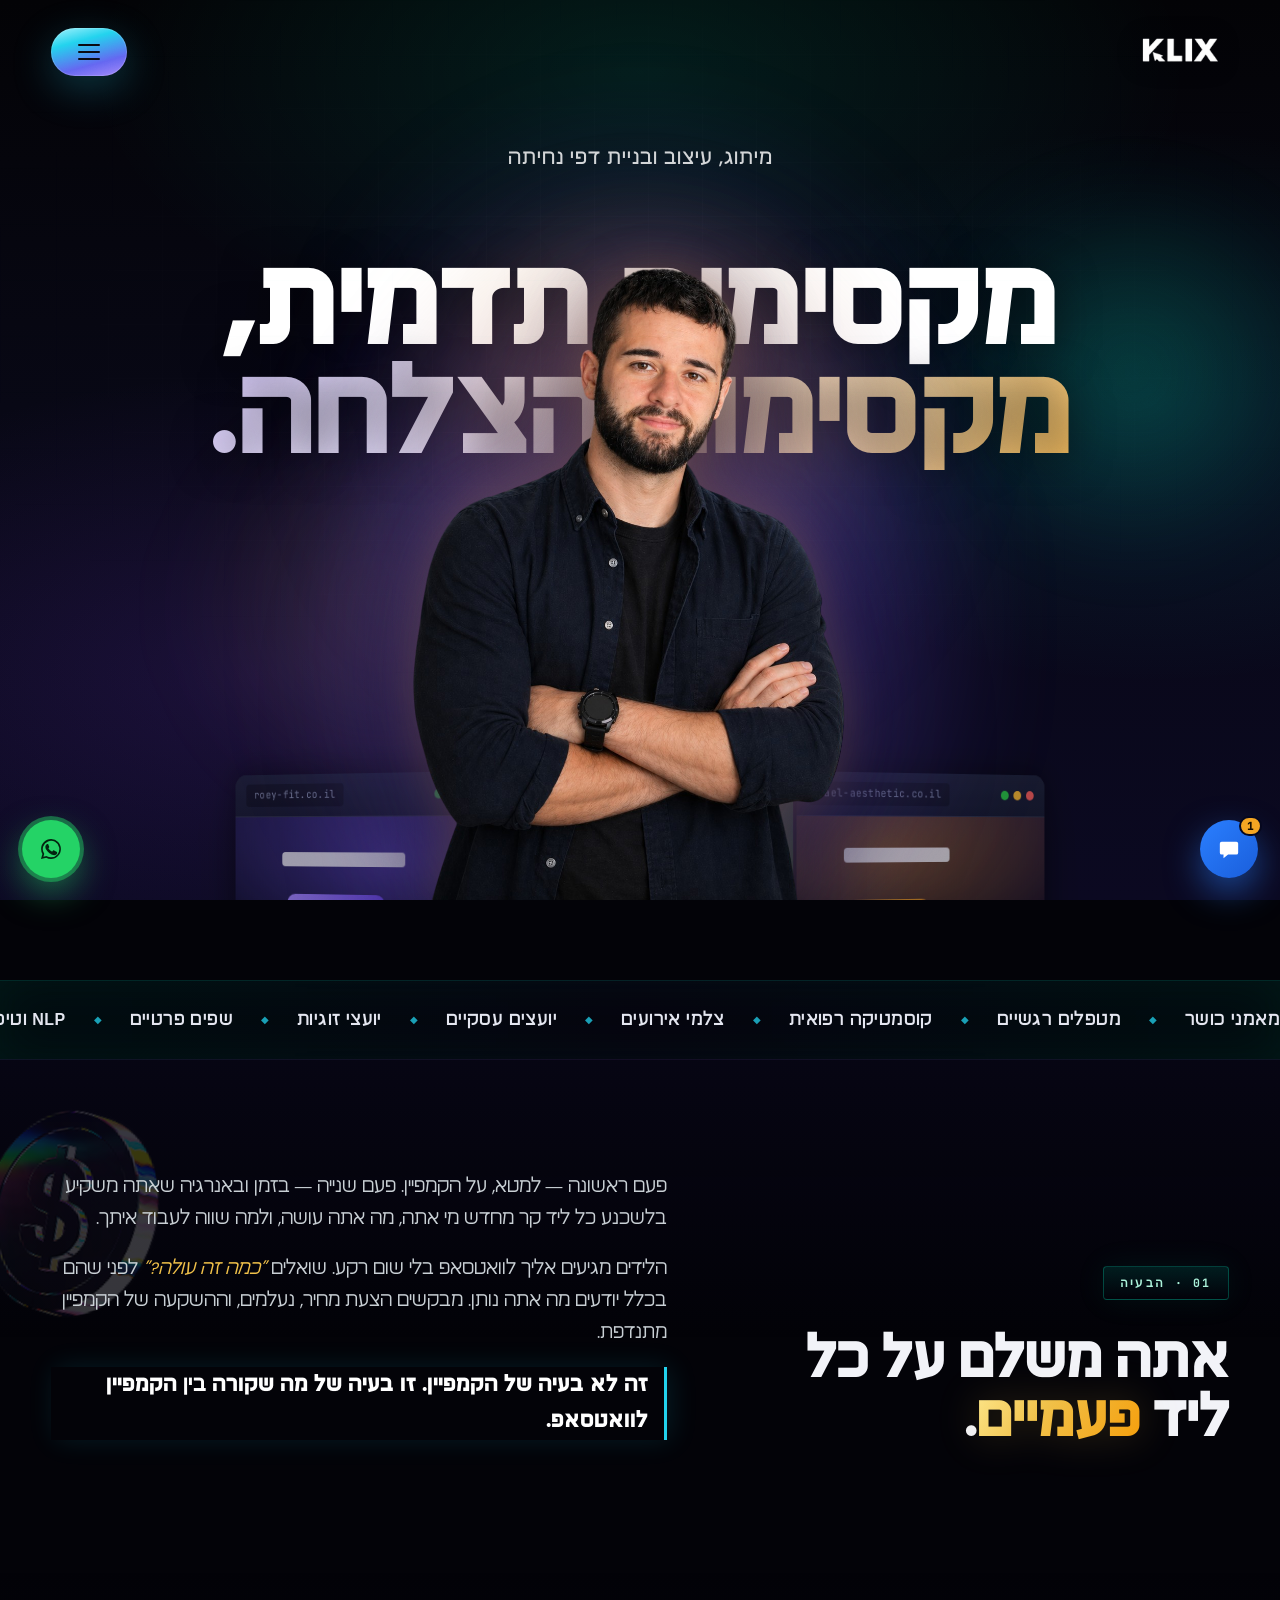
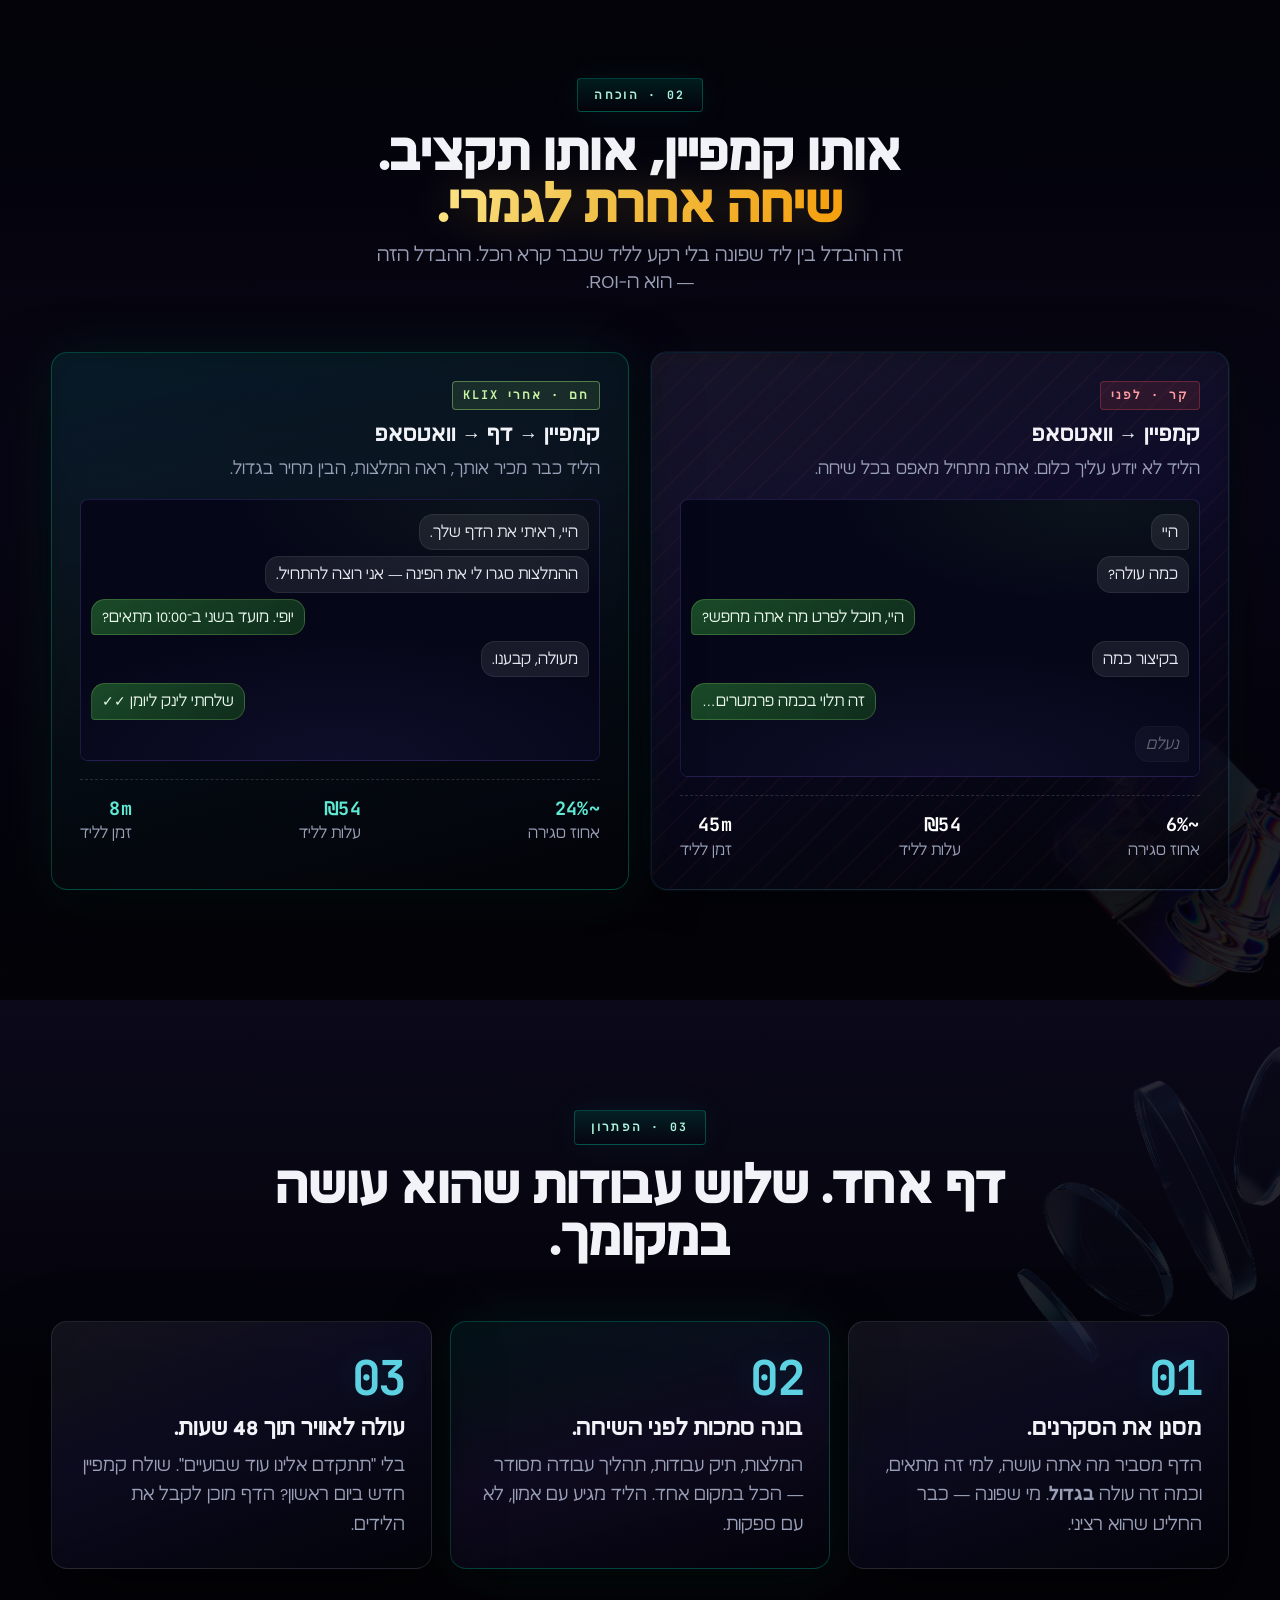
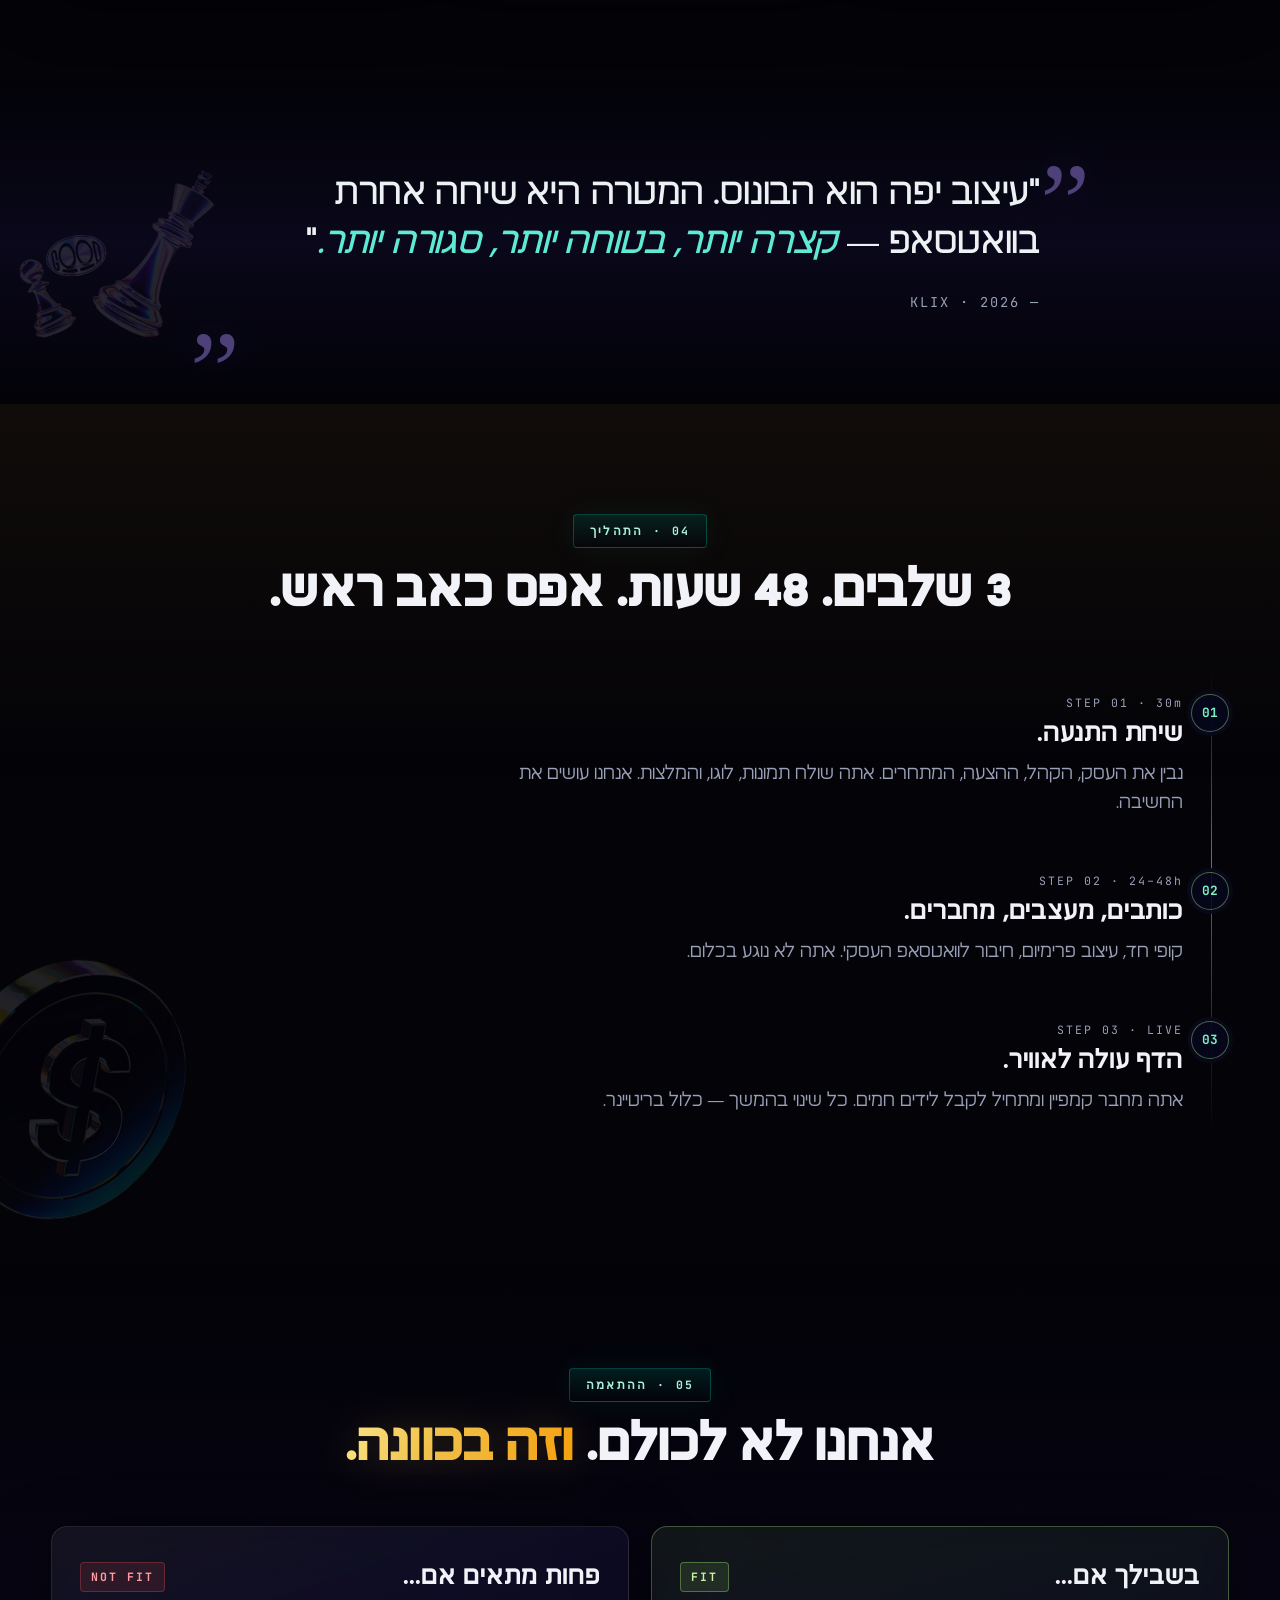
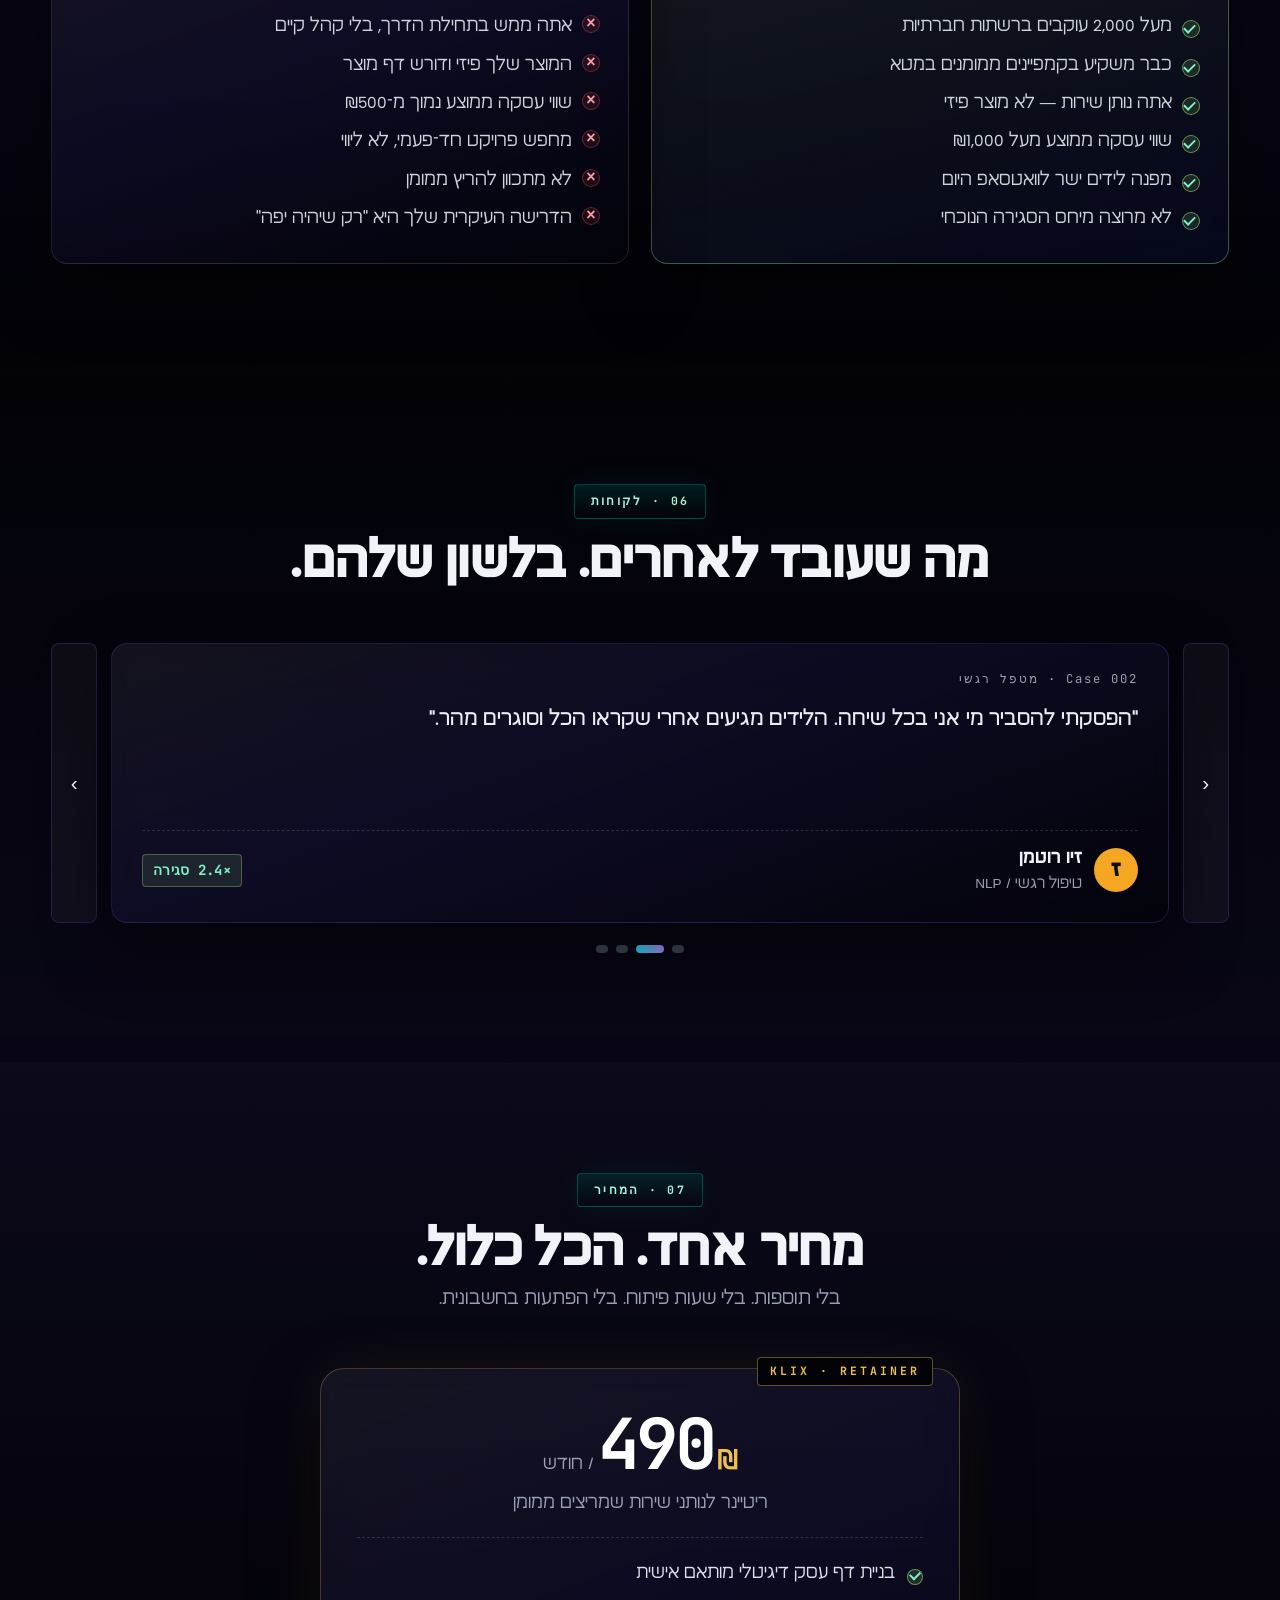
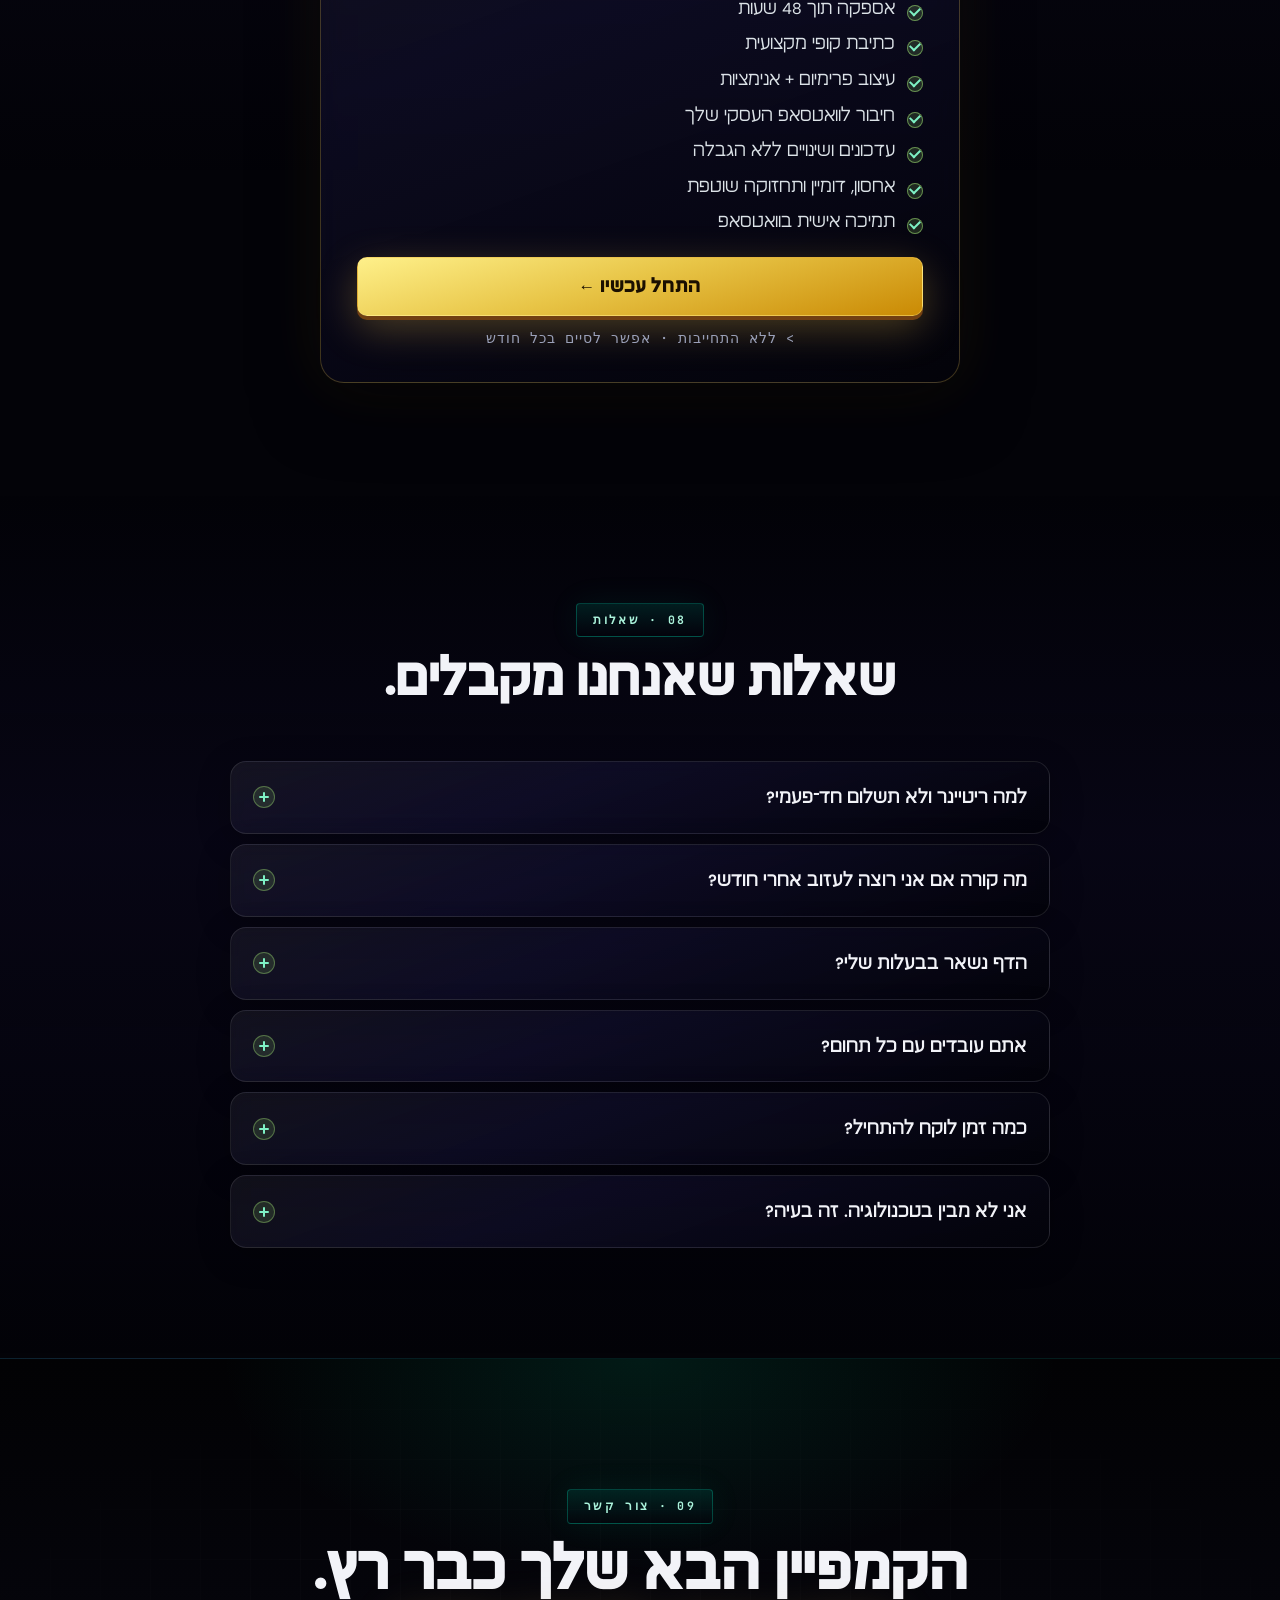
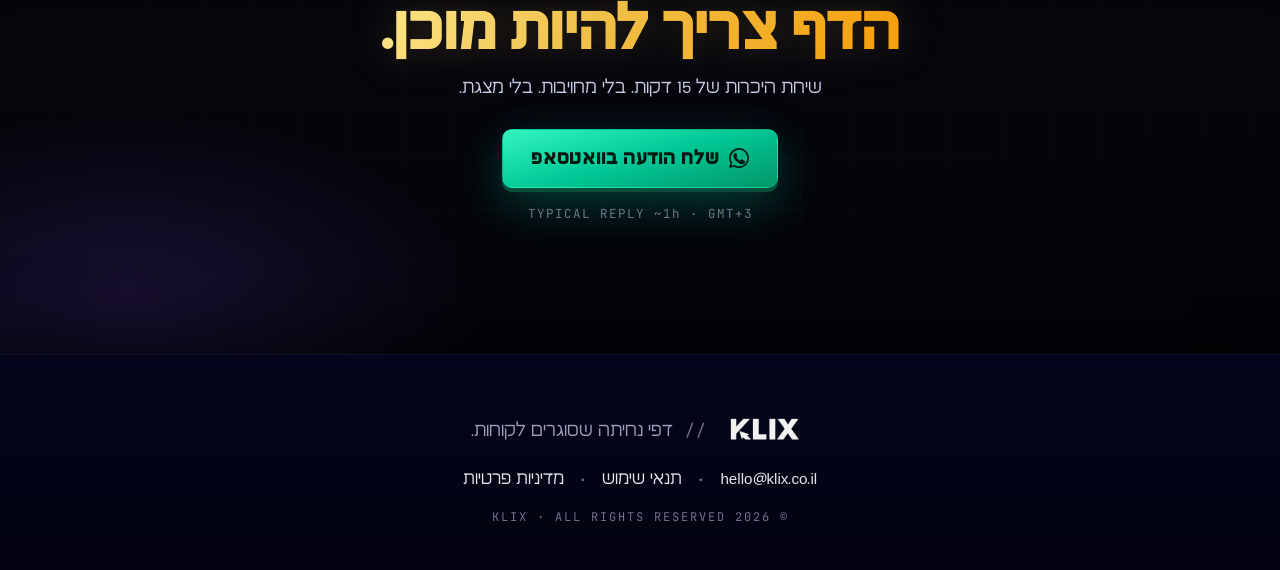
==== commit 6b673bf5: "design(over30): fintech iridescent + teal nebula, ref omanuthaopziot; add 3D deco assets" ====
--- a/over30/index.html
+++ b/over30/index.html
@@ -14,7 +14,7 @@
       href="https://fonts.googleapis.com/css2?family=JetBrains+Mono:wght@400;500;700&display=swap"
       rel="stylesheet"
     />
-    <link rel="stylesheet" href="./style.css?v=13" />
+    <link rel="stylesheet" href="./style.css?v=15" />
   </head>
   <body>
     <a class="sticky-wa" href="#contact" aria-label="וואטסאפ">
@@ -152,7 +152,16 @@
       </div>
     </div>
 
-    <section class="section pain" id="pain">
+    <section class="section pain pain--art" id="pain">
+      <img
+        class="section-art section-art--coin"
+        src="img/deco-coin.png"
+        alt=""
+        width="220"
+        height="220"
+        loading="lazy"
+        decoding="async"
+      />
       <div class="container pain__grid">
         <div class="pain__side" data-reveal>
           <div class="eyebrow mono">01 · הבעיה</div>
@@ -180,7 +189,16 @@
       </div>
     </section>
 
-    <section class="section proof" id="proof">
+    <section class="section proof proof--art" id="proof">
+      <img
+        class="section-art section-art--chess"
+        src="img/deco-chess-board.png"
+        alt=""
+        width="280"
+        height="280"
+        loading="lazy"
+        decoding="async"
+      />
       <div class="container">
         <div class="section__head" data-reveal>
           <div class="eyebrow mono">02 · הוכחה</div>
@@ -249,7 +267,16 @@
       </div>
     </section>
 
-    <section class="section solution" id="solution">
+    <section class="section solution solution--art" id="solution">
+      <img
+        class="section-art section-art--lenses"
+        src="img/deco-lenses.png"
+        alt=""
+        width="360"
+        height="260"
+        loading="lazy"
+        decoding="async"
+      />
       <div class="container">
         <div class="section__head" data-reveal>
           <div class="eyebrow mono">03 · הפתרון</div>
@@ -284,7 +311,16 @@
       </div>
     </section>
 
-    <section class="manifesto" data-reveal>
+    <section class="manifesto manifesto--art" data-reveal>
+      <img
+        class="section-art section-art--chess2"
+        src="img/deco-chess-tiles.png"
+        alt=""
+        width="220"
+        height="220"
+        loading="lazy"
+        decoding="async"
+      />
       <div class="container">
         <figure>
           <blockquote>
@@ -296,7 +332,16 @@
       </div>
     </section>
 
-    <section class="section how" id="how">
+    <section class="section how how--art" id="how">
+      <img
+        class="section-art section-art--king"
+        src="img/deco-chess-king.png"
+        alt=""
+        width="260"
+        height="260"
+        loading="lazy"
+        decoding="async"
+      />
       <div class="container">
         <div class="section__head" data-reveal>
           <div class="eyebrow mono">04 · התהליך</div>
--- a/over30/style.css
+++ b/over30/style.css
@@ -1,6 +1,8 @@
 /* =========================================================
-   KLIX · Landing Page · v5
-   Editorial dark · FUP Galil + JetBrains Mono
+   KLIX · Landing Page
+   FUP Galil + JetBrains Mono
+   Visual direction: deep void + teal nebula (ref: omanuthaopziot.com)
+   + iridescent chrome accents (user 3D assets)
    ========================================================= */
 
 @font-face {
@@ -40,40 +42,62 @@
   font-display: swap;
 }
 
-/* ---------- Tokens (aligned with hero: navy / purple / lime / orange) ---------- */
+/* ---------- Tokens: void + nebula + iridescent rim ---------- */
 :root {
-  --bg: #06081e;
-  --bg-1: #0a0824;
-  --bg-2: #0e0d2f;
-  --surface: rgba(255, 255, 255, 0.05);
-  --surface-2: rgba(18, 16, 45, 0.75);
-  --line: rgba(255, 255, 255, 0.09);
-  --line-2: rgba(255, 255, 255, 0.16);
-  --text: #f0f1f7;
-  --muted: #9da3c4;
-  --muted-2: #6b708c;
-  --accent: #aef77c;
-  --accent-mid: #77d34d;
-  --accent-2: #f5a623;
-  --accent-purple: #a285ff;
-  --red: #ef5056;
+  --void: #030308;
+  --bg: #05050c;
+  --bg-1: #08081a;
+  --bg-2: #0c0a22;
+  --surface: rgba(255, 255, 255, 0.04);
+  --surface-2: rgba(12, 10, 28, 0.82);
+  --line: rgba(255, 255, 255, 0.08);
+  --line-2: rgba(255, 255, 255, 0.14);
+  --text: #f2f3f8;
+  --muted: #9aa0b8;
+  --muted-2: #6d7388;
+  /* Iridescent spectrum (borders / highlights) */
+  --hz-cyan: #22d3ee;
+  --hz-magenta: #e879f9;
+  --hz-violet: #a78bfa;
+  --hz-gold: #f0c14a;
+  /* Primary CTA: gold (ref site) */
+  --gold: #e8c547;
+  --gold-bright: #f4d03f;
+  --gold-dark: #9a7209;
+  /* Secondary: emerald / lime */
+  --emerald: #00c896;
+  --emerald-dim: #00a67a;
+  --accent: #7ef0c5;
+  --accent-mid: #2dd4a3;
+  --accent-2: var(--hz-gold);
+  --accent-purple: #a78bfa;
+  --red: #fb7185;
   --wa: #25d366;
 
-  --radius-s: 6px;
-  --radius-m: 14px;
-  --radius-l: 22px;
+  --radius-s: 8px;
+  --radius-m: 16px;
+  --radius-l: 24px;
 
   --ff-body: "FUP Galil", "Heebo", -apple-system, Segoe UI, Arial, sans-serif;
   --ff-mono: "JetBrains Mono", ui-monospace, SFMono-Regular, Menlo, Consolas, monospace;
 
-  --shadow-1: 0 12px 48px rgba(0, 0, 0, 0.4);
-  --shadow-2: 0 28px 90px rgba(0, 0, 0, 0.55);
-  --shadow-card: 0 20px 56px rgba(0, 0, 0, 0.45), 0 0 0 1px rgba(128, 95, 255, 0.14);
+  --shadow-1: 0 16px 56px rgba(0, 0, 0, 0.55);
+  --shadow-2: 0 32px 100px rgba(0, 0, 0, 0.65);
+  --shadow-card: 0 24px 64px rgba(0, 0, 0, 0.5);
+  --glow-teal: 0 0 80px rgba(0, 200, 150, 0.12);
   --glass: linear-gradient(
-    165deg,
-    rgba(255, 255, 255, 0.09) 0%,
-    rgba(32, 24, 70, 0.45) 42%,
-    rgba(6, 8, 30, 0.88) 100%
+    160deg,
+    rgba(255, 255, 255, 0.06) 0%,
+    rgba(20, 18, 50, 0.55) 40%,
+    rgba(3, 3, 10, 0.92) 100%
+  );
+  --irid-rim: conic-gradient(
+    from 200deg at 50% 50%,
+    #22d3ee 0%,
+    #a78bfa 18%,
+    #e879f9 40%,
+    #f0c14a 62%,
+    #22d3ee 100%
   );
 }
 
@@ -86,7 +110,7 @@
 }
 
 html {
-  background: #06081e;
+  background: var(--void);
 }
 
 html,
@@ -101,18 +125,18 @@
   text-rendering: optimizeLegibility;
 }
 
-/* Page backdrop — same language as .hero (scrolls as one continuous world) */
+/* Page: near-black + teal "nebula" clouds (inspired by premium course landings) */
 body {
   min-height: 100%;
   background:
-    radial-gradient(1000px 500px at 50% 0%, rgba(90, 70, 190, 0.32), transparent 55%),
-    radial-gradient(820px 480px at 0% 45%, rgba(40, 25, 95, 0.38), transparent 58%),
-    radial-gradient(720px 420px at 100% 55%, rgba(30, 20, 75, 0.36), transparent 58%),
-    linear-gradient(180deg, #06081e 0%, #0e0d2f 42%, #1a1248 68%, #07061c 100%);
+    radial-gradient(1200px 600px at 50% -10%, rgba(0, 255, 180, 0.07), transparent 50%),
+    radial-gradient(900px 500px at 0% 30%, rgba(0, 180, 200, 0.1), transparent 55%),
+    radial-gradient(800px 450px at 100% 60%, rgba(120, 60, 200, 0.12), transparent 55%),
+    radial-gradient(700px 400px at 30% 90%, rgba(0, 200, 140, 0.06), transparent 50%),
+    linear-gradient(180deg, #030308 0%, #060612 40%, #05050a 100%);
   background-attachment: fixed;
 }
 
-/* Global grid (hero-style), fixed */
 body::after {
   content: "";
   position: fixed;
@@ -120,24 +144,24 @@
   pointer-events: none;
   z-index: 0;
   background-image:
-    linear-gradient(rgba(255, 255, 255, 0.04) 1px, transparent 1px),
-    linear-gradient(90deg, rgba(255, 255, 255, 0.04) 1px, transparent 1px);
-  background-size: 54px 54px;
-  mask-image: radial-gradient(ellipse 90% 70% at 50% 40%, #000 0%, transparent 72%);
-  -webkit-mask-image: radial-gradient(ellipse 90% 70% at 50% 40%, #000 0%, transparent 72%);
-  opacity: 0.4;
-}
-
-/* Subtle grain — same as before, above grid */
+    linear-gradient(rgba(0, 220, 180, 0.04) 1px, transparent 1px),
+    linear-gradient(90deg, rgba(200, 200, 255, 0.03) 1px, transparent 1px);
+  background-size: 56px 56px;
+  mask-image: radial-gradient(ellipse 100% 75% at 50% 35%, #000 0%, transparent 75%);
+  -webkit-mask-image: radial-gradient(ellipse 100% 75% at 50% 35%, #000 0%, transparent 75%);
+  opacity: 0.35;
+}
+
+/* Film grain — breaks flat AI look */
 body::before {
   content: "";
   position: fixed;
   inset: 0;
   pointer-events: none;
   z-index: 1;
-  opacity: 0.05;
+  opacity: 0.07;
   mix-blend-mode: overlay;
-  background-image: url("data:image/svg+xml;utf8,<svg xmlns='http://www.w3.org/2000/svg' width='160' height='160'><filter id='n'><feTurbulence type='fractalNoise' baseFrequency='0.9' numOctaves='2' stitchTiles='stitch'/><feColorMatrix values='0 0 0 0 1  0 0 0 0 1  0 0 0 0 1  0 0 0 0.6 0'/></filter><rect width='160' height='160' filter='url(%23n)'/></svg>");
+  background-image: url("data:image/svg+xml;utf8,<svg xmlns='http://www.w3.org/2000/svg' width='200' height='200'><filter id='n'><feTurbulence type='fractalNoise' baseFrequency='0.85' numOctaves='3' stitchTiles='stitch'/><feColorMatrix values='0 0 0 0 1  0 0 0 0 1  0 0 0 0 1  0 0 0 0.5 0'/></filter><rect width='200' height='200' filter='url(%23n)'/></svg>");
 }
 
 img {
@@ -156,14 +180,96 @@
   z-index: 2;
 }
 
+/* —— User 3D decos: low-contrast, editorial (not “stock hero”) —— */
+.pain--art,
+.proof--art,
+.solution--art,
+.manifesto--art,
+.how--art {
+  position: relative;
+  overflow: hidden;
+}
+
+.section-art {
+  position: absolute;
+  pointer-events: none;
+  z-index: 0;
+  opacity: 0.2;
+  filter: saturate(1.1) contrast(1.02);
+  user-select: none;
+}
+
+@media (max-width: 1024px) {
+  .section-art {
+    opacity: 0.12;
+  }
+}
+
+@media (max-width: 640px) {
+  .section-art {
+    display: none;
+  }
+}
+
+.section-art--coin {
+  top: 6%;
+  inset-inline-end: -3%;
+  width: min(220px, 36vw);
+  height: auto;
+  transform: rotate(-10deg);
+  mix-blend-mode: screen;
+}
+
+.section-art--chess {
+  bottom: 0;
+  inset-inline-start: -5%;
+  width: min(300px, 48vw);
+  height: auto;
+  transform: rotate(4deg);
+  opacity: 0.14;
+  mix-blend-mode: lighten;
+}
+
+.section-art--lenses {
+  top: 0;
+  inset-inline-start: -8%;
+  width: min(380px, 58vw);
+  height: auto;
+  opacity: 0.12;
+  mix-blend-mode: screen;
+}
+
+.section-art--chess2 {
+  top: 50%;
+  inset-inline-end: 0;
+  width: min(220px, 38vw);
+  height: auto;
+  transform: translateY(-48%) rotate(7deg);
+  opacity: 0.14;
+}
+
+.section-art--king {
+  bottom: 2%;
+  inset-inline-end: -6%;
+  width: min(280px, 45vw);
+  height: auto;
+  opacity: 0.12;
+  mix-blend-mode: screen;
+}
+
 .mono {
   font-family: var(--ff-mono);
   letter-spacing: 0.02em;
 }
 
 .ink {
-  color: var(--accent-2);
-  text-shadow: 0 0 32px rgba(245, 166, 35, 0.25);
+  display: inline;
+  background: linear-gradient(120deg, #fde68a 0%, var(--hz-gold) 40%, #f59e0b 100%);
+  -webkit-background-clip: text;
+  background-clip: text;
+  color: transparent;
+  text-shadow: none;
+  filter: drop-shadow(0 0 20px rgba(240, 193, 74, 0.22));
 }
 
 em {
@@ -197,16 +303,20 @@
   transform: translateY(-2px);
 }
 
+/* Primary = gold (human, high-trust) — not generic neon green */
 .btn--primary {
-  --btn-bg: linear-gradient(135deg, #baff7b 0%, var(--accent-mid) 100%);
-  --btn-fg: #0a1b0c;
-  border-color: transparent;
+  --btn-bg: linear-gradient(165deg, #fef08a 0%, var(--gold) 45%, #ca8a04 100%);
+  --btn-fg: #1a0f00;
+  border-color: rgba(255, 220, 120, 0.35);
   background: var(--btn-bg);
-  box-shadow: 0 12px 34px rgba(119, 211, 77, 0.35);
+  box-shadow: 0 4px 0 #713f12, 0 12px 40px rgba(240, 193, 74, 0.3);
+  border-radius: 10px;
+  font-weight: 800;
 }
 
 .btn--primary:hover {
-  box-shadow: 0 20px 48px rgba(119, 211, 77, 0.5);
+  box-shadow: 0 3px 0 #713f12, 0 20px 56px rgba(240, 193, 74, 0.45);
+  transform: translateY(1px);
 }
 
 .btn--ghost {
@@ -221,10 +331,18 @@
 }
 
 .btn--wa {
-  --btn-bg: var(--wa);
-  --btn-fg: #032410;
-  border-color: transparent;
-  box-shadow: 0 14px 40px rgba(37, 211, 102, 0.3);
+  --btn-bg: linear-gradient(165deg, #34f5c0 0%, var(--emerald) 50%, #059669 100%);
+  --btn-fg: #021a12;
+  border-color: rgba(0, 220, 160, 0.3);
+  background: var(--btn-bg);
+  box-shadow: 0 4px 0 #064e3b, 0 16px 48px rgba(0, 200, 150, 0.3);
+  border-radius: 10px;
+  font-weight: 800;
+}
+
+.btn--wa:hover {
+  box-shadow: 0 3px 0 #064e3b, 0 24px 60px rgba(0, 200, 150, 0.4);
+  transform: translateY(1px);
 }
 
 .btn--lg {
@@ -391,16 +509,16 @@
 
 .nav__cta {
   text-decoration: none;
-  color: #0a1b0c;
-  background: linear-gradient(135deg, #baff7b 0%, var(--accent-mid) 100%);
-  font-weight: 700;
-  padding: 8px 14px;
+  color: #1a0f00;
+  background: linear-gradient(165deg, #fef08a 0%, var(--gold) 55%, #b45309 100%);
+  font-weight: 800;
+  padding: 8px 16px;
   border-radius: 999px;
   font-size: 0.92rem;
-  box-shadow: 0 6px 20px rgba(119, 211, 77, 0.3);
-}
-
-/* ---------- HERO (Liav-style depth) ---------- */
+  box-shadow: 0 2px 0 #713f12, 0 8px 24px rgba(240, 193, 74, 0.25);
+}
+
+/* ---------- HERO: void + nebula + violet (depth, not template purple slab) ---------- */
 .hero {
   position: relative;
   min-height: 100vh;
@@ -408,10 +526,11 @@
   overflow: hidden;
   isolation: isolate;
   background:
-    radial-gradient(1100px 580px at 50% 12%, rgba(90, 70, 190, 0.42), transparent 60%),
-    radial-gradient(900px 600px at 15% 70%, rgba(40, 25, 95, 0.55), transparent 65%),
-    radial-gradient(800px 500px at 85% 60%, rgba(30, 20, 75, 0.5), transparent 65%),
-    linear-gradient(180deg, #06081e 0%, #0e0d2f 35%, #1a1248 65%, #07061c 100%);
+    radial-gradient(1000px 520px at 50% 8%, rgba(0, 255, 200, 0.1), transparent 55%),
+    radial-gradient(900px 500px at 20% 75%, rgba(100, 50, 180, 0.2), transparent 60%),
+    radial-gradient(800px 480px at 90% 45%, rgba(0, 180, 200, 0.12), transparent 58%),
+    radial-gradient(600px 400px at 50% 100%, rgba(0, 200, 150, 0.07), transparent 50%),
+    linear-gradient(180deg, #020205 0%, #070714 45%, #0a0820 100%);
 }
 
 .hero__bg-grid {
@@ -442,7 +561,7 @@
   transform: translateX(-50%);
   width: 780px;
   height: 780px;
-  background: radial-gradient(circle, rgba(128, 95, 255, 0.35), transparent 62%);
+  background: radial-gradient(circle, rgba(100, 80, 220, 0.3), transparent 62%);
   animation: drift 11s ease-in-out infinite;
 }
 
@@ -451,7 +570,7 @@
   left: 12%;
   width: 460px;
   height: 460px;
-  background: radial-gradient(circle, rgba(245, 166, 35, 0.2), transparent 65%);
+  background: radial-gradient(circle, rgba(240, 200, 80, 0.12), transparent 65%);
 }
 
 .hero__bg-glow--3 {
@@ -459,7 +578,7 @@
   left: 72%;
   width: 420px;
   height: 420px;
-  background: radial-gradient(circle, rgba(76, 175, 80, 0.22), transparent 65%);
+  background: radial-gradient(circle, rgba(0, 220, 170, 0.2), transparent 65%);
 }
 
 @keyframes drift {
@@ -502,7 +621,7 @@
 .hero__menu {
   width: 76px;
   height: 48px;
-  background: linear-gradient(135deg, #baff7b 0%, #77d34d 100%);
+  background: linear-gradient(165deg, #a5f3fc 0%, #22d3ee 30%, #6366f1 70%, #a78bfa 100%);
   border: none;
   border-radius: 999px;
   display: flex;
@@ -511,19 +630,19 @@
   justify-content: center;
   gap: 5px;
   cursor: pointer;
-  box-shadow: 0 14px 32px rgba(119, 211, 77, 0.5);
+  box-shadow: 0 0 0 1px rgba(255, 255, 255, 0.15) inset, 0 12px 40px rgba(34, 211, 238, 0.25);
   transition: transform 0.2s ease, box-shadow 0.2s ease;
 }
 
 .hero__menu:hover {
   transform: translateY(-2px);
-  box-shadow: 0 18px 40px rgba(119, 211, 77, 0.6);
+  box-shadow: 0 0 0 1px rgba(255, 255, 255, 0.2) inset, 0 20px 50px rgba(167, 139, 250, 0.3);
 }
 
 .hero__menu span {
   width: 22px;
   height: 2px;
-  background: #0a1f0c;
+  background: #0a0a12;
   border-radius: 2px;
   transition: transform 0.3s ease, opacity 0.2s ease;
 }
@@ -816,18 +935,19 @@
 }
 
 .menu-overlay a:hover {
-  color: #aef77c;
+  color: #5eead4;
 }
 
 .menu-overlay__cta {
   margin-top: 16px;
-  background: linear-gradient(135deg, #baff7b 0%, #77d34d 100%);
-  color: #0a1b0c !important;
+  background: linear-gradient(165deg, #fef08a 0%, var(--gold) 45%, #b45309 100%);
+  color: #1a0f00 !important;
   padding: 16px 32px;
   border-radius: 999px;
   font-size: 1.25rem !important;
   align-self: center;
-  box-shadow: 0 20px 42px rgba(119, 211, 77, 0.45);
+  box-shadow: 0 4px 0 #713f12, 0 20px 50px rgba(240, 193, 74, 0.35);
+  font-weight: 800;
 }
 
 /* Hide original nav — replaced by hero__top */
@@ -1040,15 +1160,15 @@
 .marquee {
   overflow: hidden;
   padding: 26px 0;
-  background: rgba(6, 8, 30, 0.5);
-  border-top: 1px solid rgba(128, 95, 255, 0.15);
-  border-bottom: 1px solid rgba(128, 95, 255, 0.12);
-  backdrop-filter: blur(8px) saturate(130%);
-  -webkit-backdrop-filter: blur(8px) saturate(130%);
+  background: linear-gradient(90deg, rgba(0, 30, 28, 0.4) 0%, rgba(8, 6, 20, 0.6) 50%, rgba(0, 30, 28, 0.4) 100%);
+  border-top: 1px solid rgba(0, 200, 170, 0.15);
+  border-bottom: 1px solid rgba(120, 80, 200, 0.12);
+  backdrop-filter: blur(10px) saturate(130%);
+  -webkit-backdrop-filter: blur(10px) saturate(130%);
   position: relative;
   z-index: 4;
   margin-top: clamp(40px, 8vw, 80px);
-  box-shadow: 0 0 40px rgba(20, 15, 50, 0.35) inset;
+  box-shadow: 0 0 50px rgba(0, 200, 150, 0.06) inset;
 }
 
 .marquee__track {
@@ -1068,10 +1188,10 @@
 }
 
 .marquee i {
-  color: var(--accent);
+  color: var(--hz-cyan);
   font-style: normal;
   font-size: 0.6rem;
-  opacity: 0.85;
+  opacity: 0.75;
 }
 
 @keyframes scroll {
@@ -1094,18 +1214,18 @@
 
 .eyebrow {
   display: inline-block;
-  color: var(--accent);
-  font-size: 0.75rem;
-  font-weight: 800;
-  letter-spacing: 3.5px;
+  color: rgba(180, 255, 230, 0.95);
+  font-size: 0.72rem;
+  font-weight: 700;
+  letter-spacing: 0.2em;
   margin-bottom: 16px;
   text-transform: uppercase;
-  padding: 6px 14px;
-  border: 1px solid rgba(174, 247, 124, 0.32);
-  background: linear-gradient(180deg, rgba(174, 247, 124, 0.1) 0%, rgba(6, 8, 30, 0.2) 100%);
-  border-radius: 6px;
+  padding: 7px 16px;
+  border: 1px solid rgba(0, 220, 180, 0.28);
+  background: linear-gradient(180deg, rgba(0, 80, 70, 0.35) 0%, rgba(3, 3, 12, 0.4) 100%);
+  border-radius: 4px;
   font-family: var(--ff-mono);
-  text-shadow: 0 0 20px rgba(174, 247, 124, 0.2);
+  box-shadow: 0 0 32px rgba(0, 200, 150, 0.08);
 }
 
 h2 {
@@ -1170,8 +1290,8 @@
   color: #fff !important;
   font-size: 1.2rem !important;
   padding-right: 16px;
-  border-right: 3px solid var(--accent);
-  box-shadow: 4px 0 24px rgba(174, 247, 124, 0.12);
+  border-right: 3px solid var(--hz-cyan);
+  box-shadow: 4px 0 28px rgba(34, 211, 238, 0.12);
 }
 
 /* ---------- PROOF / Before–After ---------- */
@@ -1187,14 +1307,14 @@
 
 .proof__col {
   background: var(--glass);
-  border: 1px solid rgba(255, 255, 255, 0.1);
+  border: 1px solid rgba(34, 211, 238, 0.12);
   border-radius: var(--radius-m);
   padding: 28px;
   position: relative;
   overflow: hidden;
   backdrop-filter: blur(12px) saturate(125%);
   -webkit-backdrop-filter: blur(12px) saturate(125%);
-  box-shadow: var(--shadow-card);
+  box-shadow: var(--shadow-card), 0 0 0 1px rgba(167, 139, 250, 0.08), 0 0 48px rgba(0, 200, 150, 0.04);
 }
 
 .proof__col--cold {
@@ -1216,14 +1336,14 @@
 }
 
 .proof__col--warm {
-  border-color: rgba(174, 247, 124, 0.3);
+  border-color: rgba(0, 220, 160, 0.28);
   background: linear-gradient(
     165deg,
-    rgba(174, 247, 124, 0.12) 0%,
-    rgba(18, 40, 22, 0.55) 40%,
-    rgba(6, 8, 30, 0.92) 100%
+    rgba(0, 200, 150, 0.1) 0%,
+    rgba(10, 30, 28, 0.5) 42%,
+    rgba(3, 3, 10, 0.95) 100%
   );
-  box-shadow: var(--shadow-card), 0 0 50px rgba(119, 211, 77, 0.12);
+  box-shadow: var(--shadow-card), 0 0 60px rgba(0, 200, 150, 0.1);
 }
 
 .proof__col header {
@@ -1304,7 +1424,7 @@
 }
 
 .proof__col--warm .proof__stats .mono {
-  color: var(--accent);
+  color: #5eead4;
 }
 
 /* ---------- SOLUTION ---------- */
@@ -1332,21 +1452,21 @@
 }
 
 .tile:hover {
-  transform: translateY(-6px);
-  border-color: rgba(174, 247, 124, 0.32);
-  box-shadow: 0 32px 80px rgba(0, 0, 0, 0.5), 0 0 0 1px rgba(128, 95, 255, 0.2);
+  transform: translateY(-5px);
+  border-color: rgba(232, 197, 71, 0.3);
+  box-shadow: 0 32px 80px rgba(0, 0, 0, 0.55), 0 0 0 1px rgba(34, 211, 238, 0.15);
 }
 
 .tile__num {
   font-size: 3rem;
   font-weight: 700;
-  color: var(--accent);
-  opacity: 0.95;
+  color: #67e8f9;
+  opacity: 0.9;
   line-height: 1;
   margin-bottom: 14px;
   letter-spacing: -0.05em;
   font-family: var(--ff-mono);
-  text-shadow: 0 0 32px rgba(174, 247, 124, 0.25);
+  text-shadow: 0 0 40px rgba(34, 211, 238, 0.2);
 }
 
 .tile h3 {
@@ -1365,12 +1485,12 @@
 .tile--lit {
   background: linear-gradient(
     165deg,
-    rgba(174, 247, 124, 0.1) 0%,
-    rgba(40, 32, 90, 0.4) 45%,
-    rgba(6, 8, 30, 0.9) 100%
+    rgba(0, 200, 150, 0.08) 0%,
+    rgba(30, 20, 60, 0.45) 50%,
+    rgba(3, 3, 10, 0.95) 100%
   );
-  border-color: rgba(174, 247, 124, 0.25);
-  box-shadow: var(--shadow-card), 0 0 40px rgba(128, 95, 255, 0.15);
+  border-color: rgba(0, 200, 160, 0.28);
+  box-shadow: var(--shadow-card), 0 0 56px rgba(0, 200, 150, 0.1);
 }
 
 /* ---------- Manifesto pull-quote ---------- */
@@ -1421,7 +1541,7 @@
 }
 
 .manifesto blockquote em {
-  color: var(--accent);
+  color: #5eead4;
   font-style: italic;
   font-family: Georgia, "FUP Galil", serif;
   font-weight: 500;
@@ -1659,8 +1779,8 @@
 }
 
 .testi__arrow:hover {
-  background: rgba(174, 247, 124, 0.1);
-  border-color: rgba(174, 247, 124, 0.45);
+  background: rgba(34, 211, 238, 0.1);
+  border-color: rgba(34, 211, 238, 0.4);
 }
 
 .testi__deck {
@@ -1768,7 +1888,7 @@
 }
 
 .dot.active {
-  background: var(--accent);
+  background: linear-gradient(90deg, #22d3ee, #a78bfa);
   width: 28px;
 }
 
@@ -1782,12 +1902,12 @@
   width: min(640px, 100%);
   margin: 0 auto;
   background: var(--glass);
-  border: 1px solid rgba(174, 247, 124, 0.32);
+  border: 1px solid rgba(240, 200, 80, 0.25);
   border-radius: var(--radius-l);
   padding: 40px 36px 32px;
   backdrop-filter: blur(14px) saturate(130%);
   -webkit-backdrop-filter: blur(14px) saturate(130%);
-  box-shadow: var(--shadow-card), 0 0 60px rgba(119, 211, 77, 0.12);
+  box-shadow: var(--shadow-card), 0 0 64px rgba(240, 193, 74, 0.08);
 }
 
 .price__tag {
@@ -1795,10 +1915,10 @@
   top: -12px;
   right: 26px;
   font-size: 0.72rem;
-  background: rgba(6, 8, 30, 0.95);
-  color: var(--accent);
+  background: rgba(3, 3, 8, 0.95);
+  color: var(--hz-gold);
   padding: 4px 12px;
-  border: 1px solid rgba(174, 247, 124, 0.45);
+  border: 1px solid rgba(240, 200, 80, 0.4);
   border-radius: 4px;
   letter-spacing: 3px;
   font-weight: 700;
@@ -1823,7 +1943,7 @@
 
 .price__currency {
   font-size: 1.6rem;
-  color: var(--accent);
+  color: var(--hz-gold);
   font-weight: 700;
 }
 
@@ -1984,11 +2104,11 @@
   text-align: center;
   overflow: hidden;
   background:
-    radial-gradient(800px 380px at 50% 20%, rgba(90, 70, 190, 0.45), transparent 65%),
-    radial-gradient(600px 300px at 20% 80%, rgba(119, 211, 77, 0.2), transparent 60%),
-    linear-gradient(180deg, #06081e 0%, #0e0d2f 50%, #07061c 100%);
+    radial-gradient(700px 360px at 50% 0%, rgba(0, 200, 150, 0.12), transparent 60%),
+    radial-gradient(600px 300px at 10% 90%, rgba(100, 60, 200, 0.2), transparent 60%),
+    linear-gradient(180deg, #020204 0%, #05050c 50%, #030308 100%);
   z-index: 2;
-  border-top: 1px solid rgba(128, 95, 255, 0.15);
+  border-top: 1px solid rgba(0, 200, 180, 0.12);
 }
 
 .finalcta__grid {
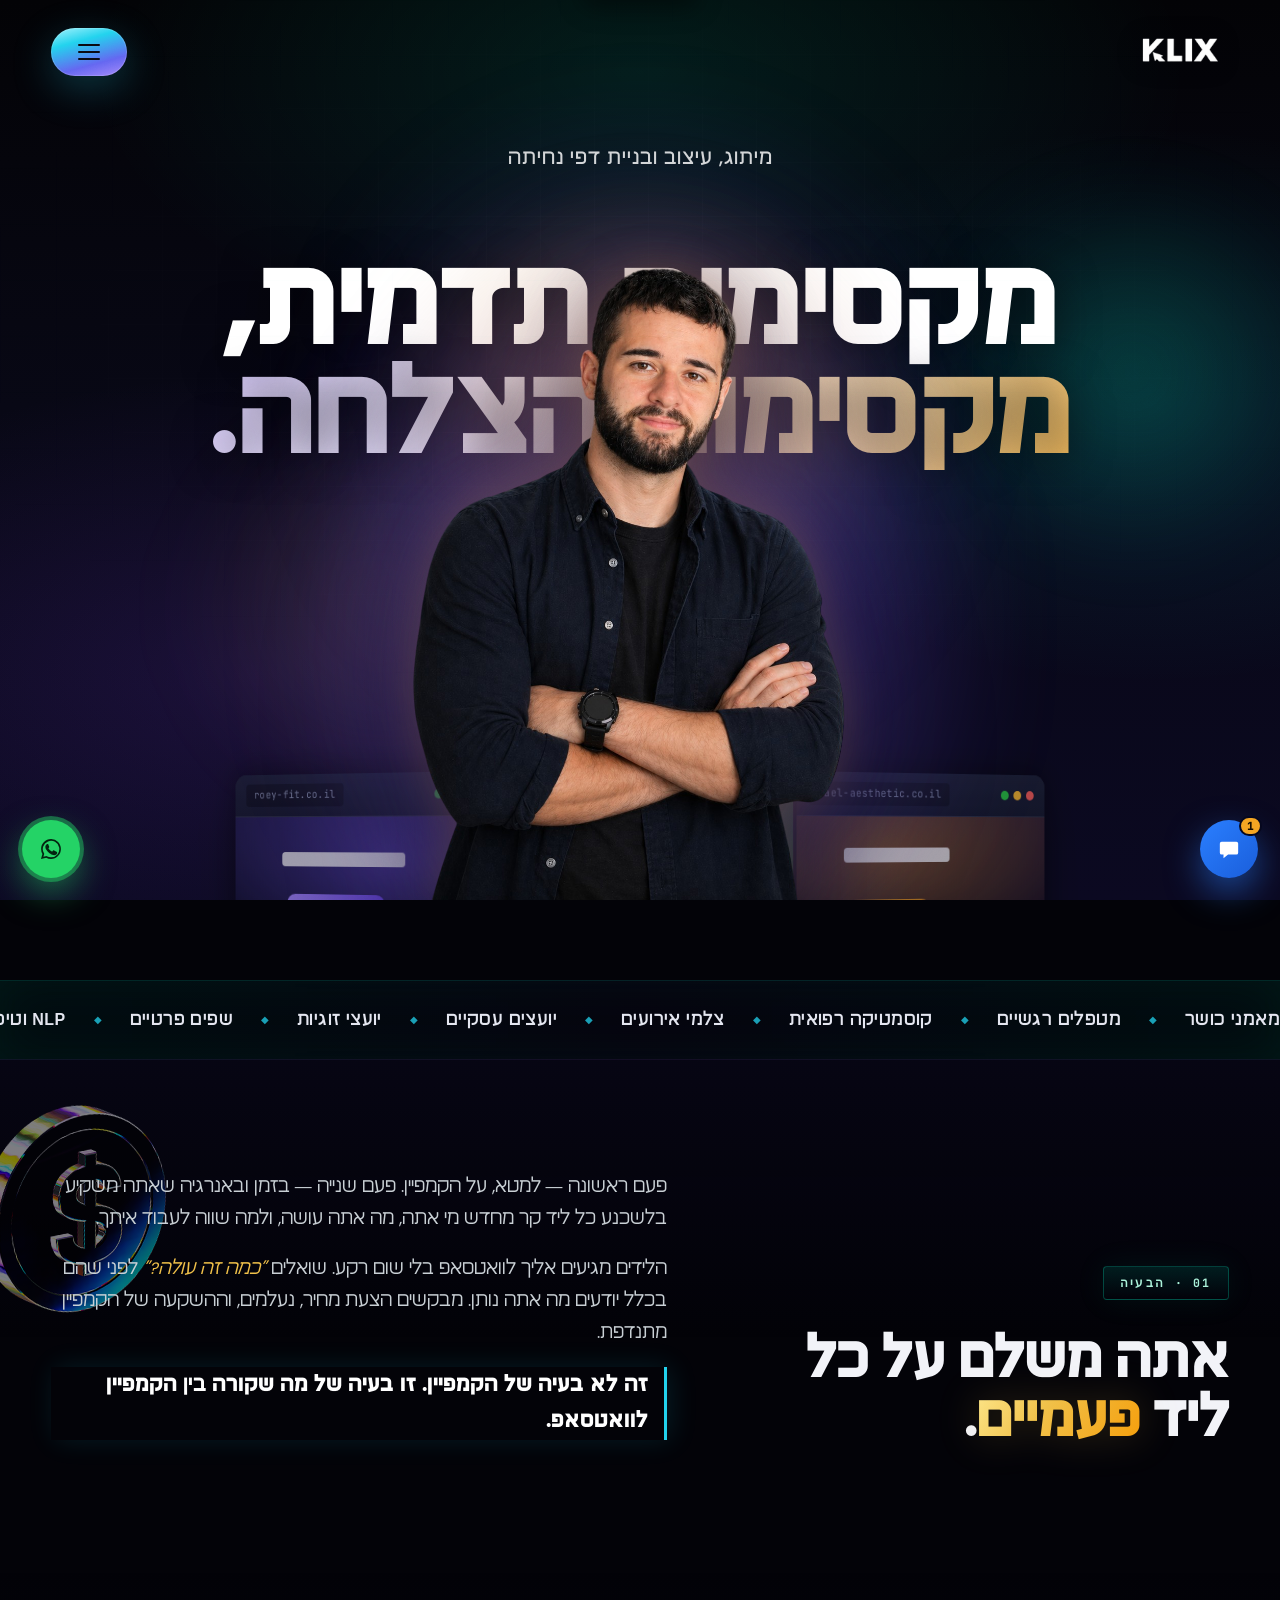
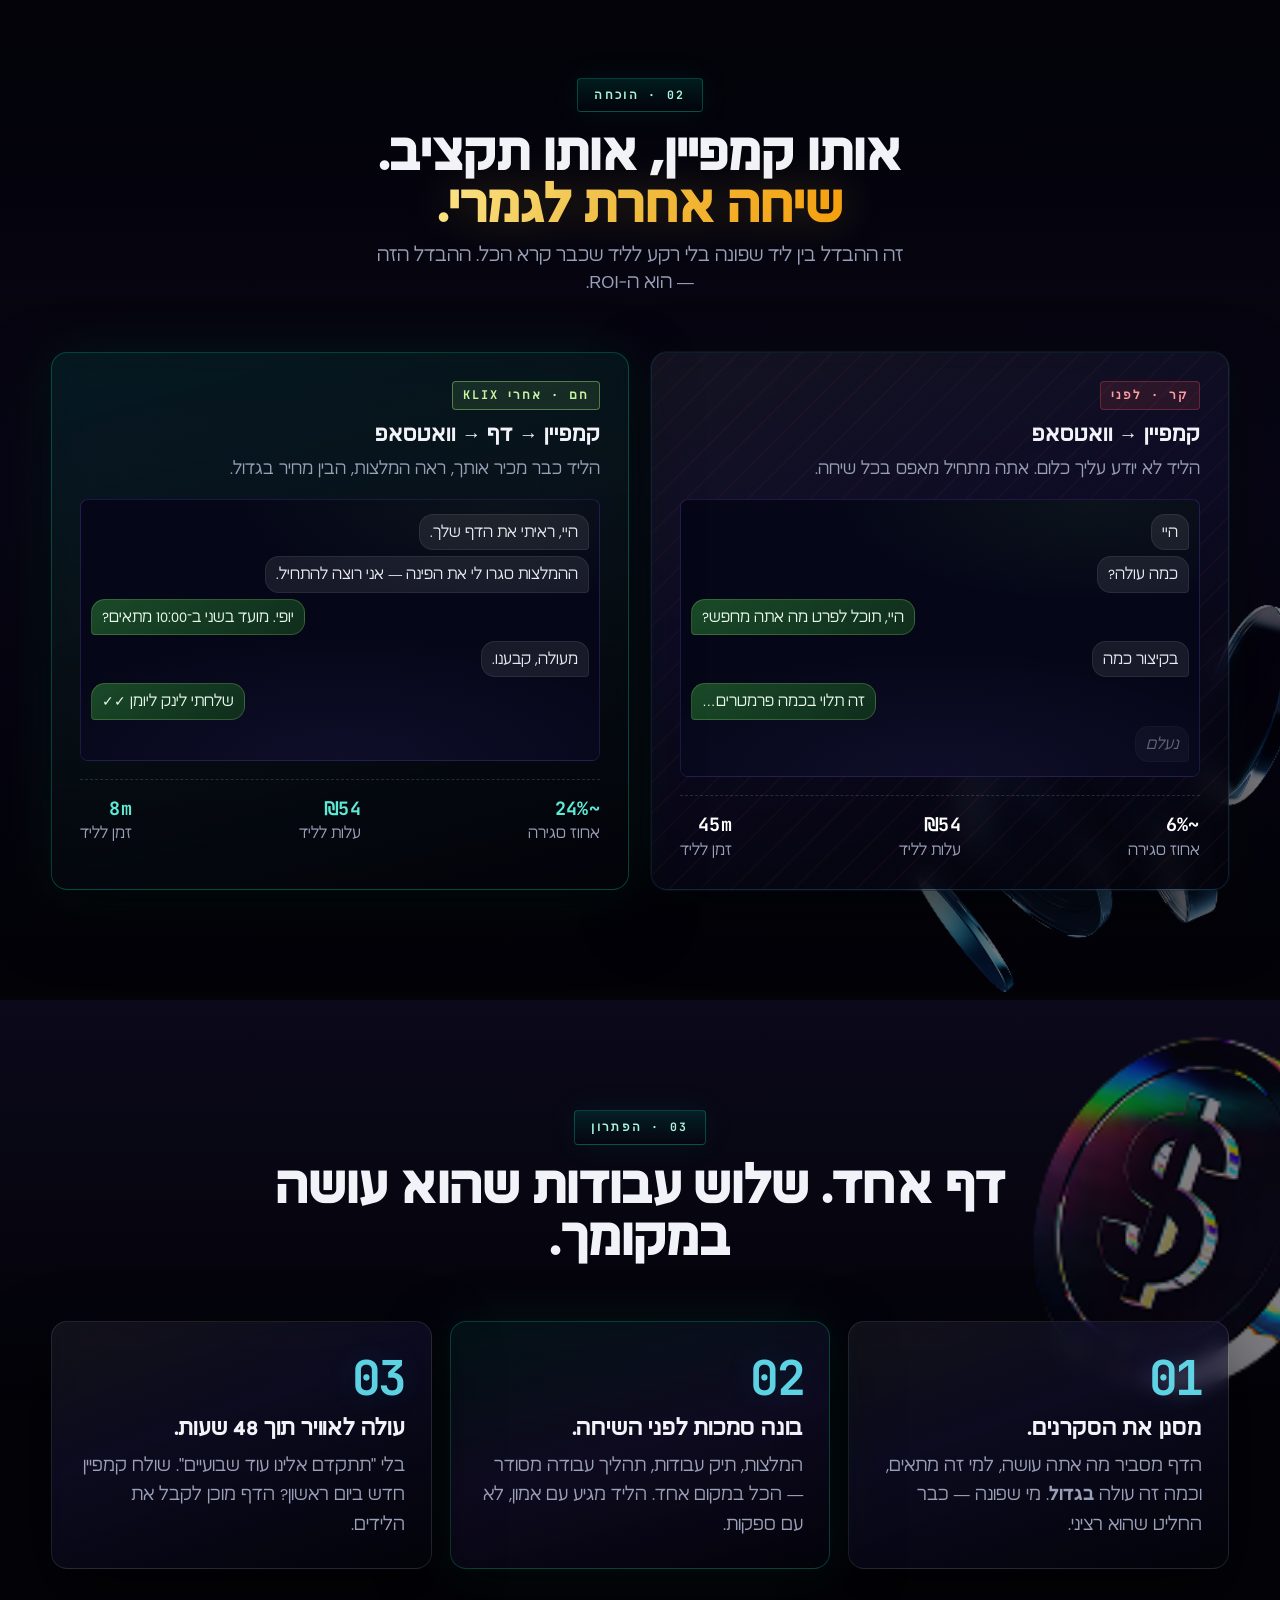
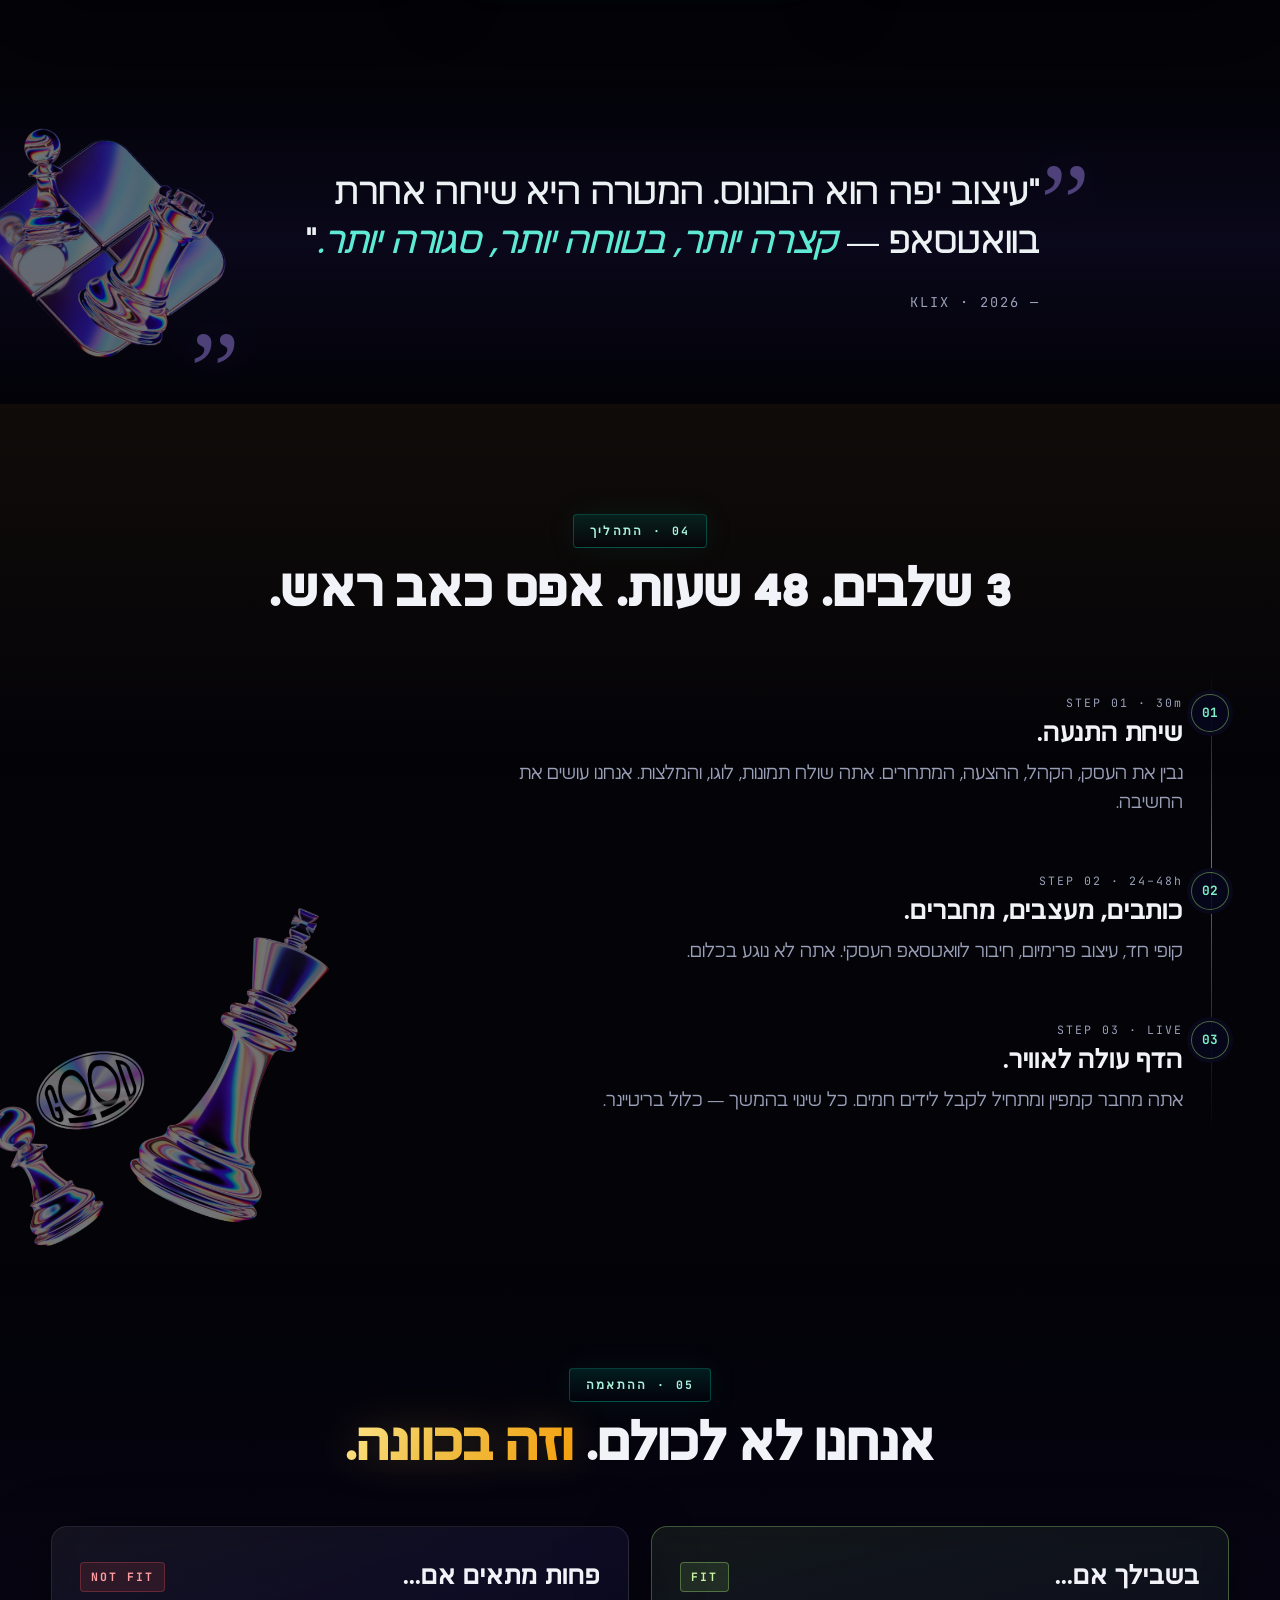
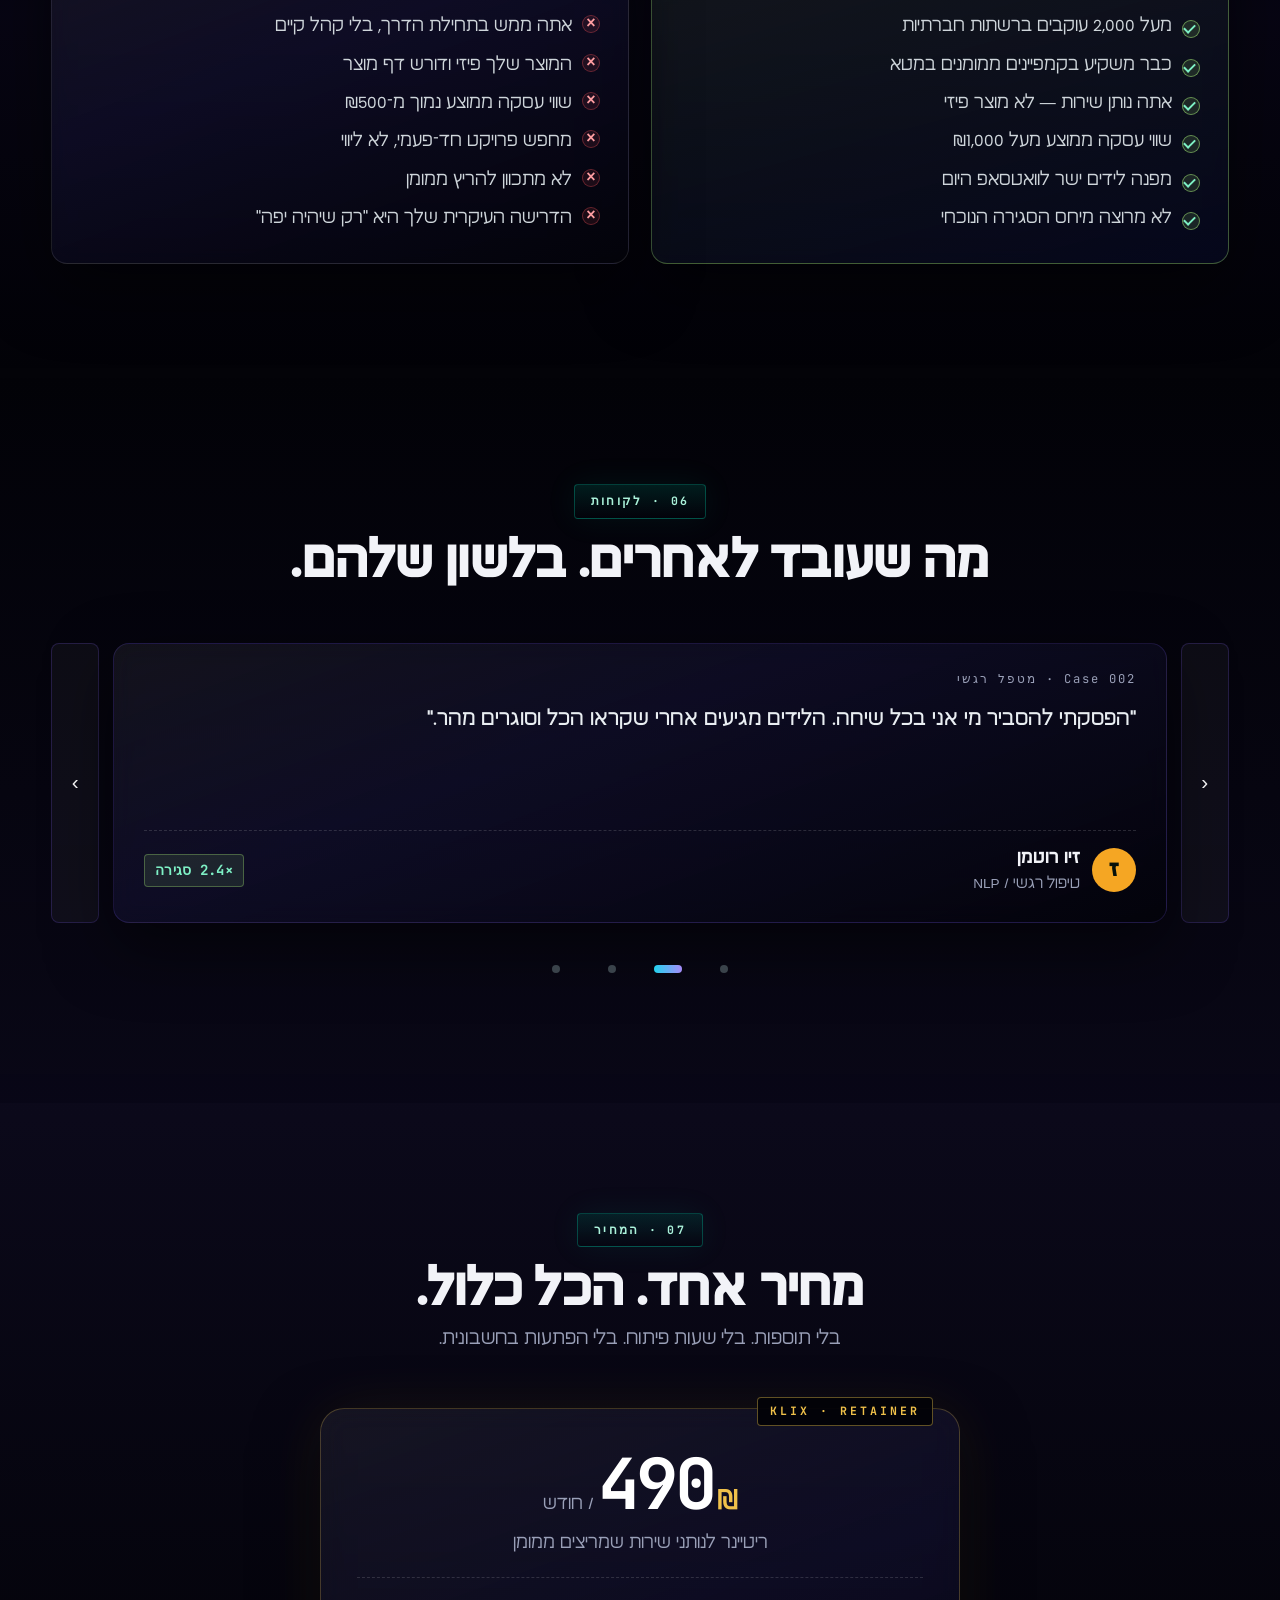
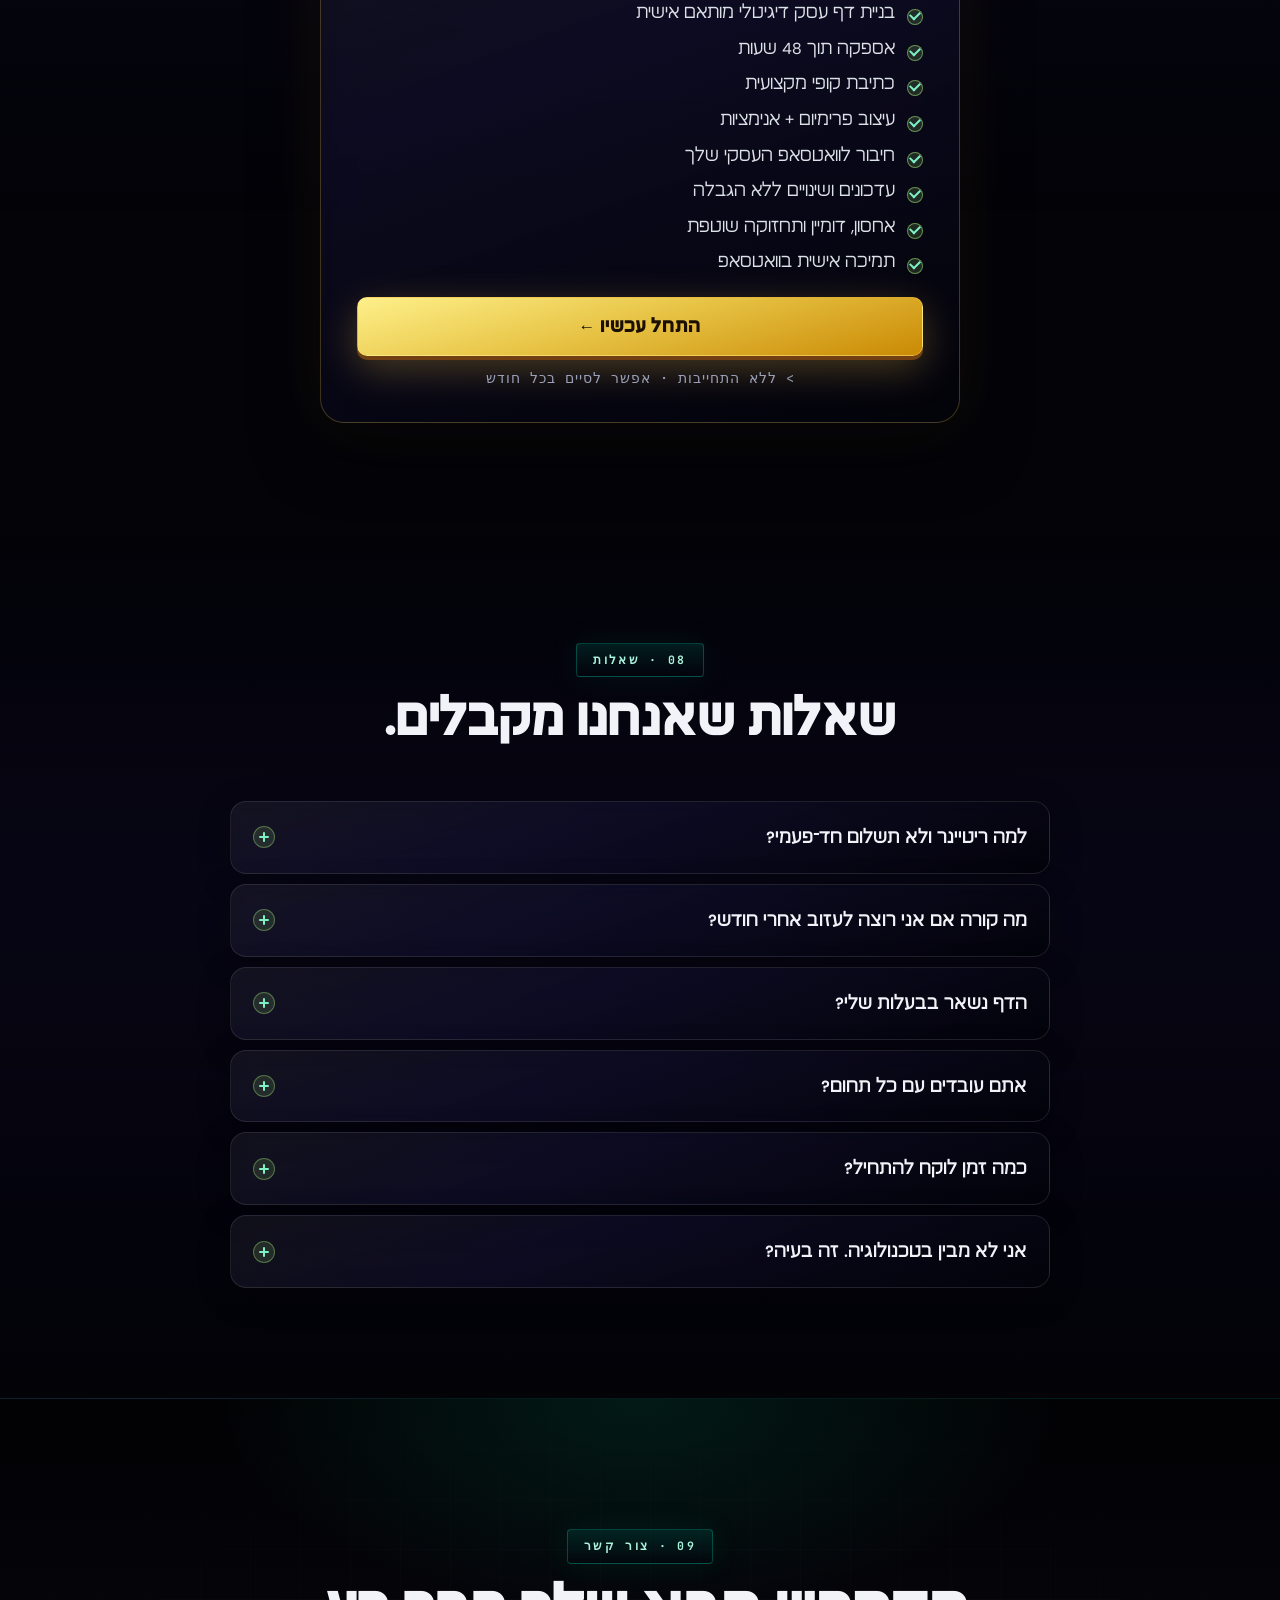
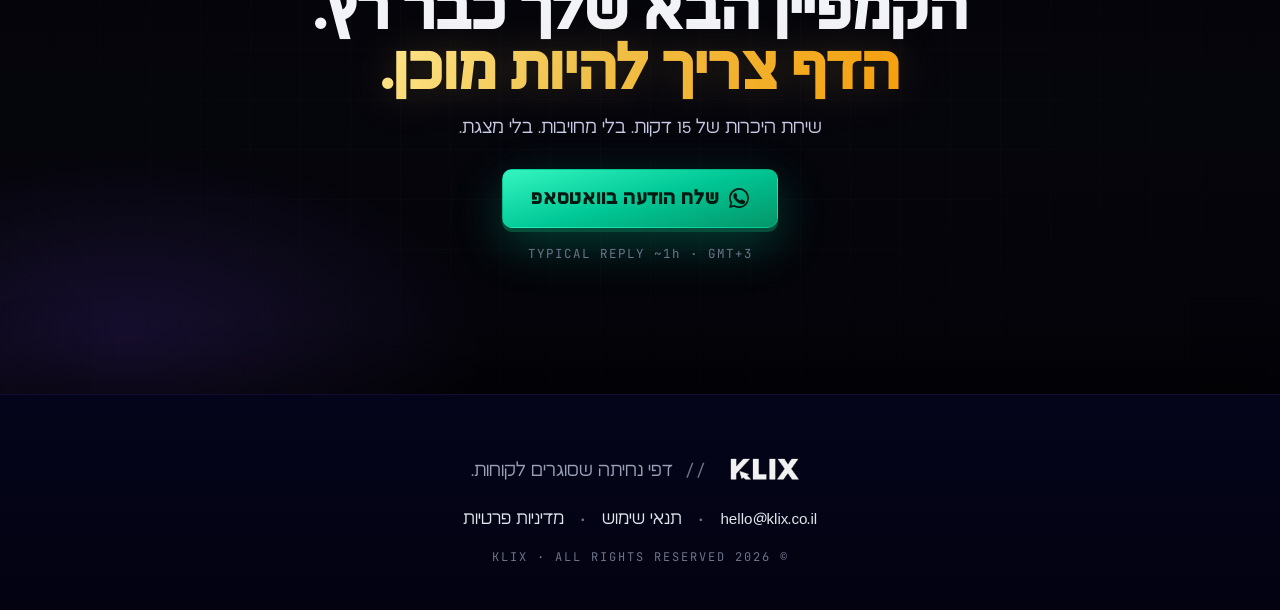
==== commit b4de04ed: "over30: section art assets, stronger deco visibility, UI/UX a11y (skip, focus, carousel, reduced mot" ====
--- a/over30/index.html
+++ b/over30/index.html
@@ -14,9 +14,10 @@
       href="https://fonts.googleapis.com/css2?family=JetBrains+Mono:wght@400;500;700&display=swap"
       rel="stylesheet"
     />
-    <link rel="stylesheet" href="./style.css?v=15" />
+    <link rel="stylesheet" href="./style.css?v=18" />
   </head>
   <body>
+    <a class="skip-link" href="#main">דלג לתוכן</a>
     <a class="sticky-wa" href="#contact" aria-label="וואטסאפ">
       <svg viewBox="0 0 24 24" width="20" height="20" aria-hidden="true">
         <path
@@ -50,8 +51,15 @@
       <a href="#contact" class="nav__cta">וואטסאפ ←</a>
     </nav>
 
-    <div class="menu-overlay" id="menuOverlay" aria-hidden="true">
-      <nav class="menu-overlay__inner">
+    <div
+      class="menu-overlay"
+      id="menuOverlay"
+      aria-hidden="true"
+      role="dialog"
+      aria-modal="true"
+      aria-label="תפריט"
+    >
+      <nav class="menu-overlay__inner" aria-label="ניווט">
         <a href="#proof">השוואה Before / After</a>
         <a href="#how">איך זה עובד</a>
         <a href="#pricing">מחיר</a>
@@ -61,6 +69,7 @@
       </nav>
     </div>
 
+    <main id="main" tabindex="-1" aria-label="תוכן עמוד">
     <section class="hero" id="top">
       <div class="hero__bg-grid" aria-hidden="true"></div>
       <div class="hero__bg-glow hero__bg-glow--1" aria-hidden="true"></div>
@@ -155,12 +164,13 @@
     <section class="section pain pain--art" id="pain">
       <img
         class="section-art section-art--coin"
-        src="img/deco-coin.png"
+        src="אופציות-מטבע1.png"
         alt=""
         width="220"
         height="220"
         loading="lazy"
         decoding="async"
+        aria-hidden="true"
       />
       <div class="container pain__grid">
         <div class="pain__side" data-reveal>
@@ -191,13 +201,14 @@
 
     <section class="section proof proof--art" id="proof">
       <img
-        class="section-art section-art--chess"
-        src="img/deco-chess-board.png"
+        class="section-art section-art--coins-row"
+        src="אופציות-מטבעות2.png"
         alt=""
-        width="280"
-        height="280"
+        width="420"
+        height="300"
         loading="lazy"
         decoding="async"
+        aria-hidden="true"
       />
       <div class="container">
         <div class="section__head" data-reveal>
@@ -269,13 +280,14 @@
 
     <section class="section solution solution--art" id="solution">
       <img
-        class="section-art section-art--lenses"
-        src="img/deco-lenses.png"
+        class="section-art section-art--coin3"
+        src="אופציות-מטבע3.png"
         alt=""
         width="360"
         height="260"
         loading="lazy"
         decoding="async"
+        aria-hidden="true"
       />
       <div class="container">
         <div class="section__head" data-reveal>
@@ -313,13 +325,14 @@
 
     <section class="manifesto manifesto--art" data-reveal>
       <img
-        class="section-art section-art--chess2"
-        src="img/deco-chess-tiles.png"
+        class="section-art section-art--shachmat"
+        src="אופציות-שחמט2.webp"
         alt=""
-        width="220"
-        height="220"
+        width="260"
+        height="260"
         loading="lazy"
         decoding="async"
+        aria-hidden="true"
       />
       <div class="container">
         <figure>
@@ -334,13 +347,14 @@
 
     <section class="section how how--art" id="how">
       <img
-        class="section-art section-art--king"
-        src="img/deco-chess-king.png"
+        class="section-art section-art--dani"
+        src="אופציות-דניאל-קליין-הגיע-הזמן.webp"
         alt=""
-        width="260"
-        height="260"
+        width="400"
+        height="280"
         loading="lazy"
         decoding="async"
+        aria-hidden="true"
       />
       <div class="container">
         <div class="section__head" data-reveal>
@@ -421,14 +435,24 @@
       </div>
     </section>
 
-    <section class="section testi" id="testi">
+    <section class="section testi" id="testi" aria-labelledby="testi-heading">
       <div class="container">
         <div class="section__head" data-reveal>
           <div class="eyebrow mono">06 · לקוחות</div>
-          <h2>מה שעובד לאחרים. בלשון שלהם.</h2>
-        </div>
-        <div class="testi__wrap">
-          <button class="testi__arrow" id="prev" aria-label="הקודם">‹</button>
+          <h2 id="testi-heading">מה שעובד לאחרים. בלשון שלהם.</h2>
+        </div>
+        <div
+          class="testi__wrap"
+          role="group"
+          aria-label="המלצות מלקוחות — בחר קודם או הבא, או החלק את הכרטיס"
+        >
+          <button
+            class="testi__arrow"
+            type="button"
+            id="prev"
+            aria-controls="deck"
+            aria-label="המלצה קודמת"
+          >‹</button>
           <div class="testi__deck" id="deck">
             <article class="tcard active" data-i="0">
               <div class="tcard__meta mono">Case 001 · יועץ עסקי</div>
@@ -491,9 +515,15 @@
               </footer>
             </article>
           </div>
-          <button class="testi__arrow" id="next" aria-label="הבא">›</button>
-        </div>
-        <div class="dots" id="dots" aria-label="ניווט המלצות"></div>
+          <button
+            class="testi__arrow"
+            type="button"
+            id="next"
+            aria-controls="deck"
+            aria-label="המלצה הבאה"
+          >›</button>
+        </div>
+        <div class="dots" id="dots" role="group" aria-label="בחירת המלצה לפי מספר"></div>
       </div>
     </section>
 
@@ -619,7 +649,7 @@
           class="btn btn--wa btn--lg"
           href="https://wa.me/972526331295?text=%D7%94%D7%99%D7%99%20KLIX%2C%20%D7%91%D7%90%D7%AA%D7%99%20%D7%9E%D7%90%D7%AA%D7%A8%20%D7%94%D7%91%D7%99%D7%AA%20%D7%95%D7%90%D7%A9%D7%9E%D7%97%20%D7%9C%D7%A9%D7%99%D7%97%D7%AA%20%D7%94%D7%99%D7%9B%D7%A8%D7%95%D7%AA."
           target="_blank"
-          rel="noopener"
+          rel="noopener noreferrer"
         >
           <svg viewBox="0 0 24 24" width="20" height="20" aria-hidden="true">
             <path
@@ -632,6 +662,7 @@
         <small class="mono">TYPICAL REPLY ~1h · GMT+3</small>
       </div>
     </section>
+    </main>
 
     <footer class="foot">
       <div class="container foot__inner">
@@ -658,6 +689,6 @@
       </div>
     </footer>
 
-    <script src="./script.js?v=6"></script>
+    <script src="./script.js?v=7"></script>
   </body>
 </html>
--- a/over30/style.css
+++ b/over30/style.css
@@ -106,11 +106,13 @@
 }
 
 html {
-  scroll-behavior: smooth;
-}
-
-html {
   background: var(--void);
+}
+
+@media (prefers-reduced-motion: no-preference) {
+  html {
+    scroll-behavior: smooth;
+  }
 }
 
 html,
@@ -128,6 +130,7 @@
 /* Page: near-black + teal "nebula" clouds (inspired by premium course landings) */
 body {
   min-height: 100%;
+  touch-action: manipulation;
   background:
     radial-gradient(1200px 600px at 50% -10%, rgba(0, 255, 180, 0.07), transparent 50%),
     radial-gradient(900px 500px at 0% 30%, rgba(0, 180, 200, 0.1), transparent 55%),
@@ -173,6 +176,43 @@
   color: inherit;
 }
 
+/* —— A11y: skip link, focus, reduced motion (WCAG + touch) —— */
+.skip-link {
+  position: fixed;
+  top: 0;
+  left: 50%;
+  z-index: 2000;
+  padding: 10px 20px;
+  background: linear-gradient(165deg, #fef08a 0%, var(--gold) 60%, #b45309 100%);
+  color: #1a0f00;
+  font-weight: 800;
+  font-size: 0.95rem;
+  border-radius: 0 0 12px 12px;
+  text-decoration: none;
+  box-shadow: 0 8px 24px rgba(0, 0, 0, 0.4);
+  transform: translate(-50%, -100%);
+  transition: transform 0.2s ease;
+}
+
+.skip-link:focus,
+.skip-link:focus-visible {
+  transform: translate(-50%, 0);
+  outline: 3px solid #fff;
+  outline-offset: 2px;
+}
+
+:where(a, button, input, select, textarea, [tabindex]:not([tabindex="-1"])):focus-visible {
+  outline: 3px solid rgba(34, 211, 238, 0.9);
+  outline-offset: 3px;
+}
+
+#main:focus,
+#main:focus-visible {
+  outline: none;
+  box-shadow: 0 0 0 3px rgba(34, 211, 238, 0.45) inset;
+  border-radius: 4px;
+}
+
 .container {
   width: min(1180px, 92vw);
   margin: 0 auto;
@@ -180,7 +220,7 @@
   z-index: 2;
 }
 
-/* —— User 3D decos: low-contrast, editorial (not “stock hero”) —— */
+/* —— User 3D decos: visible on dark bg (avoid screen/lighten that wash out) —— */
 .pain--art,
 .proof--art,
 .solution--art,
@@ -194,20 +234,22 @@
   position: absolute;
   pointer-events: none;
   z-index: 0;
-  opacity: 0.2;
-  filter: saturate(1.1) contrast(1.02);
+  opacity: 0.48;
+  filter: saturate(1.15) contrast(1.08);
   user-select: none;
+  mix-blend-mode: normal;
 }
 
 @media (max-width: 1024px) {
   .section-art {
-    opacity: 0.12;
+    opacity: 0.36;
   }
 }
 
 @media (max-width: 640px) {
   .section-art {
-    display: none;
+    opacity: 0.26;
+    max-width: 72vw;
   }
 }
 
@@ -217,44 +259,42 @@
   width: min(220px, 36vw);
   height: auto;
   transform: rotate(-10deg);
-  mix-blend-mode: screen;
-}
-
-.section-art--chess {
-  bottom: 0;
-  inset-inline-start: -5%;
-  width: min(300px, 48vw);
+}
+
+/* diagonal multi-coin strip (אופציות-מטבעות2) */
+.section-art--coins-row {
+  bottom: -2%;
+  inset-inline-start: -8%;
+  width: min(480px, 78vw);
+  max-width: none;
   height: auto;
-  transform: rotate(4deg);
-  opacity: 0.14;
-  mix-blend-mode: lighten;
-}
-
-.section-art--lenses {
+  transform: rotate(3deg);
+}
+
+.section-art--coin3 {
   top: 0;
   inset-inline-start: -8%;
   width: min(380px, 58vw);
   height: auto;
-  opacity: 0.12;
-  mix-blend-mode: screen;
-}
-
-.section-art--chess2 {
+}
+
+.section-art--shachmat {
   top: 50%;
-  inset-inline-end: 0;
-  width: min(220px, 38vw);
+  inset-inline-end: -2%;
+  width: min(260px, 42vw);
   height: auto;
-  transform: translateY(-48%) rotate(7deg);
-  opacity: 0.14;
-}
-
-.section-art--king {
-  bottom: 2%;
-  inset-inline-end: -6%;
-  width: min(280px, 45vw);
+  transform: translateY(-48%) rotate(5deg);
+}
+
+/* wide hero-style scene (אופציות-דניאל-קליין-הגיע-הזמן) */
+.section-art--dani {
+  bottom: 0;
+  inset-inline-end: -4%;
+  width: min(400px, 55vw);
+  max-width: min(100%, 420px);
   height: auto;
-  opacity: 0.12;
-  mix-blend-mode: screen;
+  object-fit: contain;
+  object-position: bottom end;
 }
 
 .mono {
@@ -522,6 +562,7 @@
 .hero {
   position: relative;
   min-height: 100vh;
+  min-height: 100dvh;
   padding: 0;
   overflow: hidden;
   isolation: isolate;
@@ -1767,12 +1808,15 @@
 
 .testi__arrow {
   flex-shrink: 0;
-  width: 46px;
+  min-width: 48px;
+  min-height: 48px;
+  width: 48px;
   border-radius: var(--radius-s);
   background: rgba(255, 255, 255, 0.04);
   color: #fff;
   border: 1px solid rgba(128, 95, 255, 0.2);
   font-size: 1.3rem;
+  line-height: 1;
   cursor: pointer;
   font-family: inherit;
   transition: background 0.2s, border-color 0.2s, transform 0.2s;
@@ -1878,18 +1922,35 @@
 }
 
 .dot {
+  position: relative;
+  width: 48px;
+  height: 48px;
+  min-width: 48px;
+  min-height: 48px;
+  padding: 0;
+  border: none;
+  border-radius: 8px;
+  background: transparent;
+  cursor: pointer;
+  display: inline-flex;
+  align-items: center;
+  justify-content: center;
+}
+
+.dot::after {
+  content: "";
+  display: block;
   width: 8px;
   height: 8px;
   border-radius: 999px;
   background: #3a434b;
-  border: none;
-  cursor: pointer;
-  transition: background 0.2s, width 0.2s;
-}
-
-.dot.active {
+  transition: background 0.2s, width 0.2s, height 0.2s;
+}
+
+.dot.active::after {
+  width: 28px;
+  height: 8px;
   background: linear-gradient(90deg, #22d3ee, #a78bfa);
-  width: 28px;
 }
 
 /* ---------- PRICING ---------- */
@@ -2227,6 +2288,32 @@
   transform: translateY(0);
 }
 
+@media (prefers-reduced-motion: reduce) {
+  .skip-link {
+    transition: none;
+  }
+
+  .marquee__track {
+    animation: none;
+  }
+
+  .sticky-wa::after {
+    animation: none;
+    opacity: 0;
+  }
+
+  [data-reveal] {
+    opacity: 1 !important;
+    transform: none !important;
+    transition: none !important;
+  }
+
+  .tcard,
+  .tcard.active {
+    transition: none;
+  }
+}
+
 /* ---------- Responsive ---------- */
 @media (max-width: 1024px) {
   .hero__top {
@@ -2265,7 +2352,8 @@
   }
   .hero__menu {
     width: 66px;
-    height: 42px;
+    min-height: 48px;
+    height: 48px;
   }
   .hero__menu span { width: 20px; }
   .hero__kicker {
@@ -2325,7 +2413,8 @@
     font-size: 0.88rem;
   }
   .testi__arrow {
-    width: 40px;
+    min-width: 48px;
+    width: 48px;
   }
   .tcard__foot {
     grid-template-columns: auto 1fr;
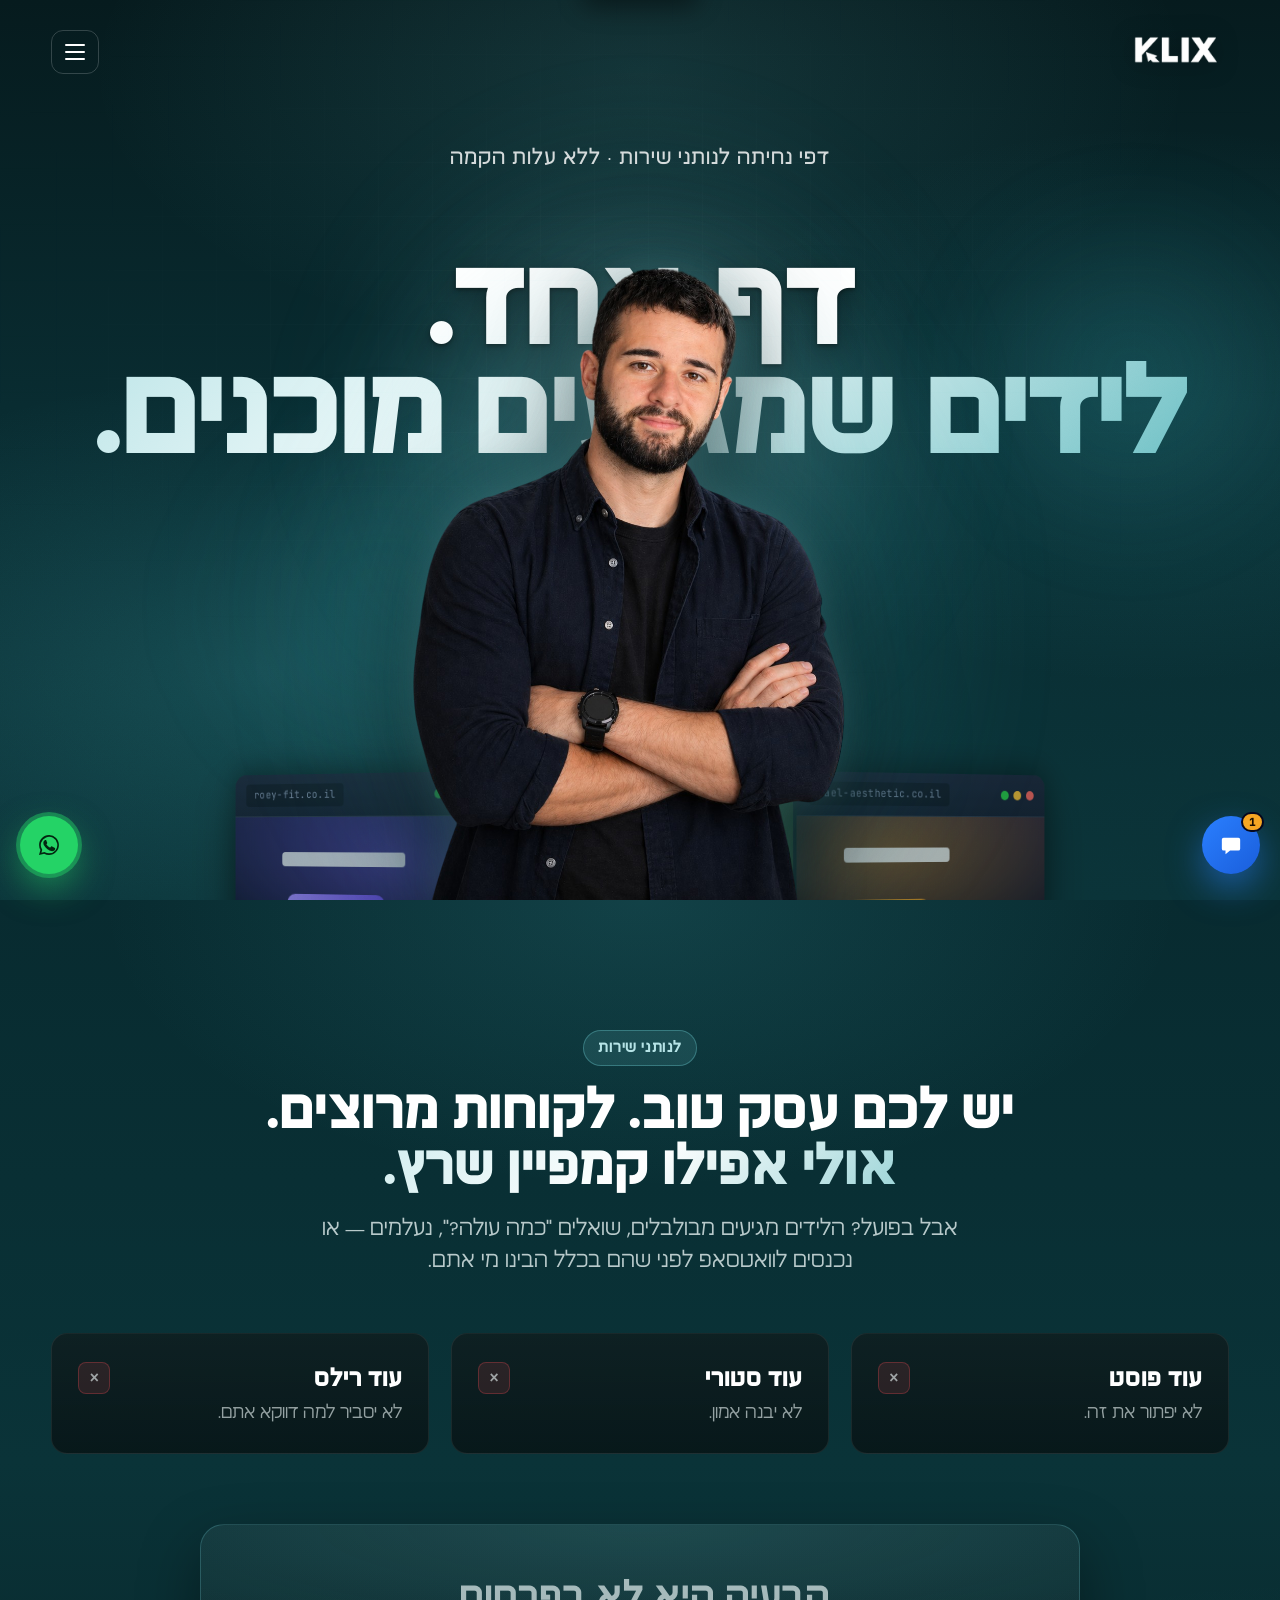
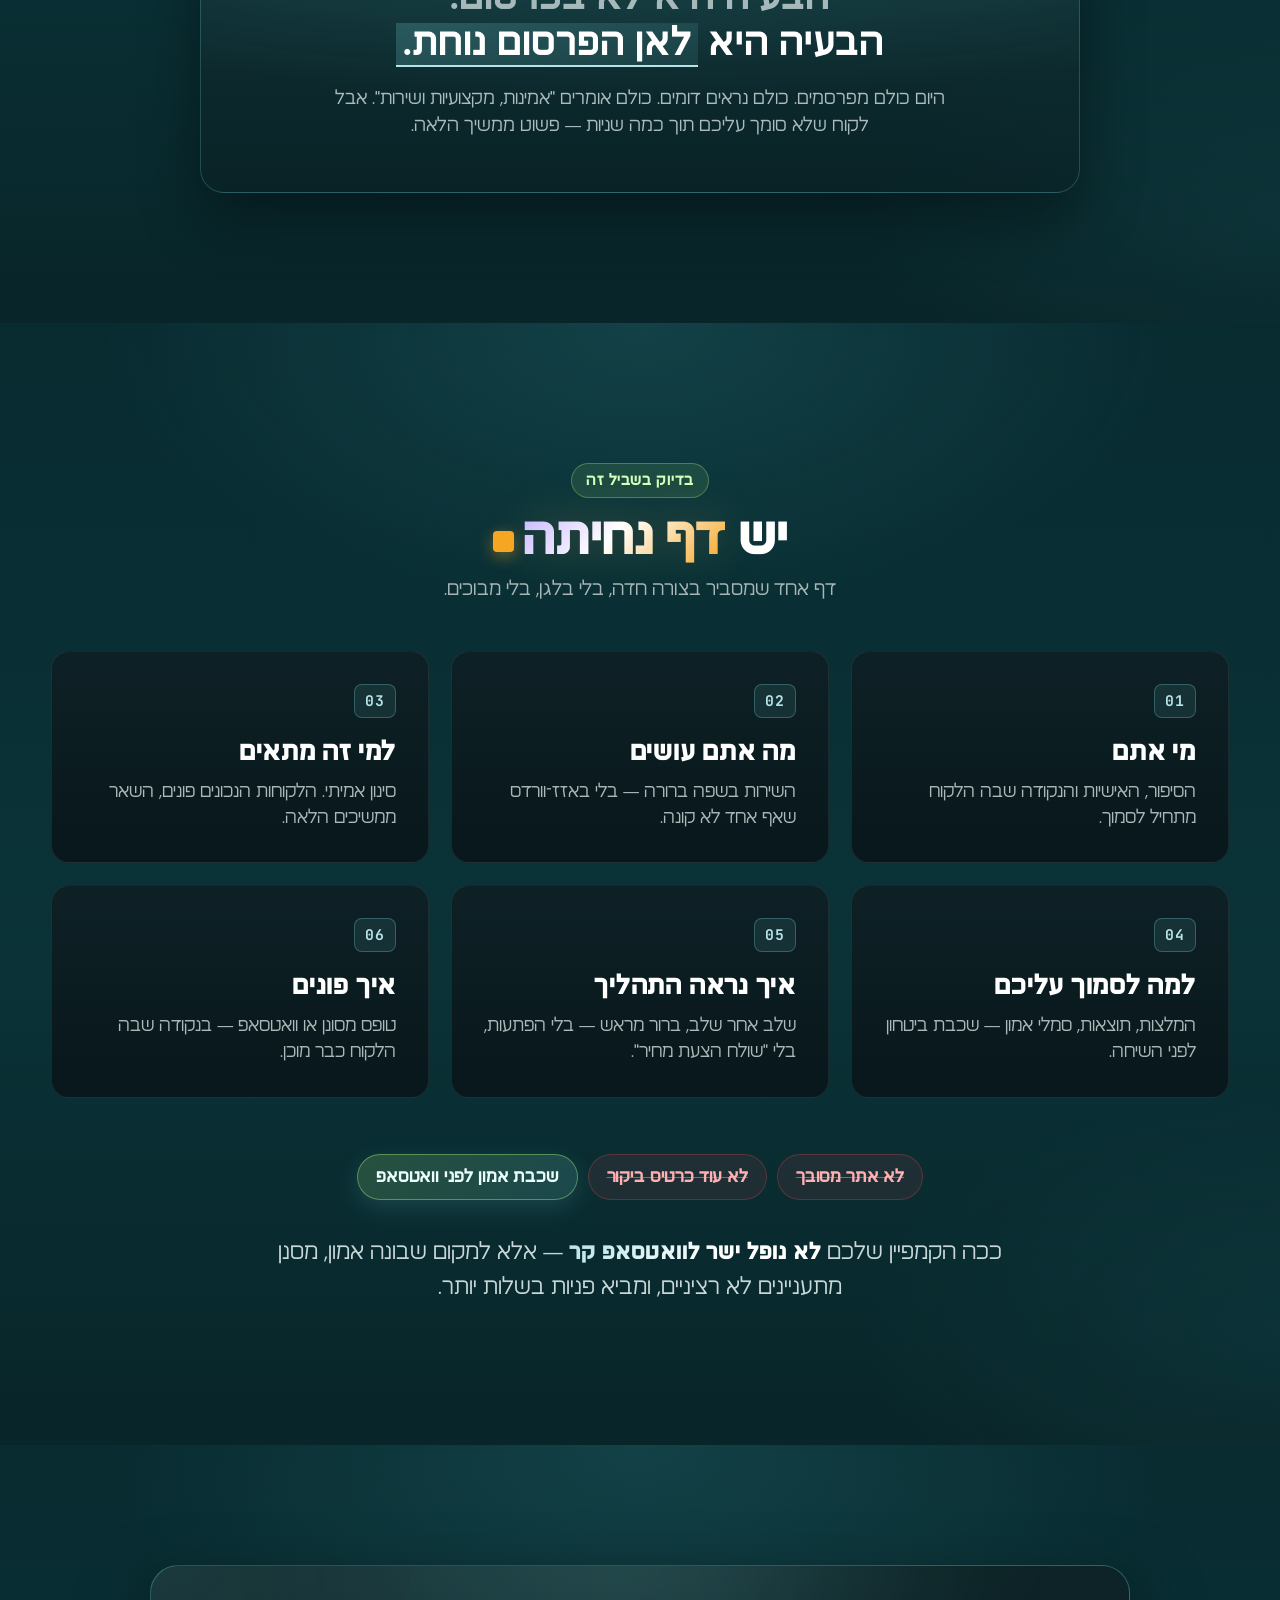
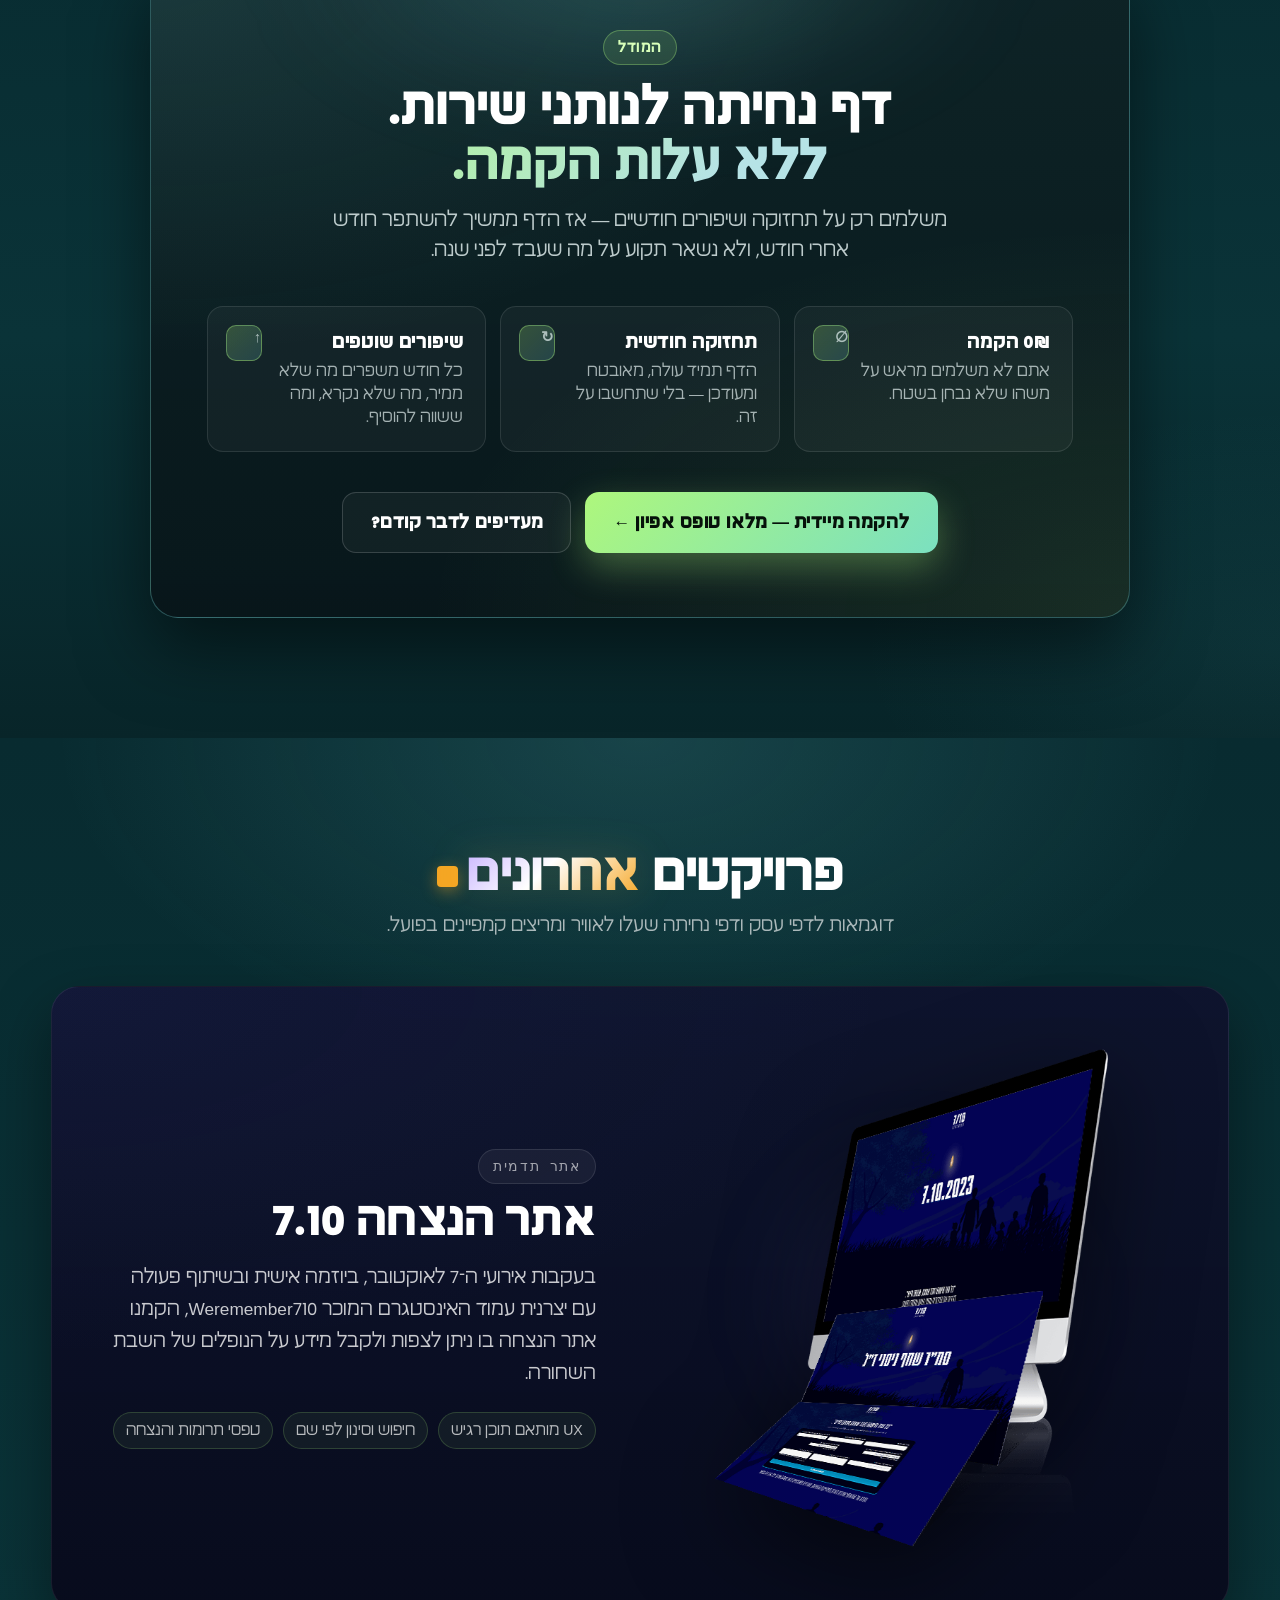
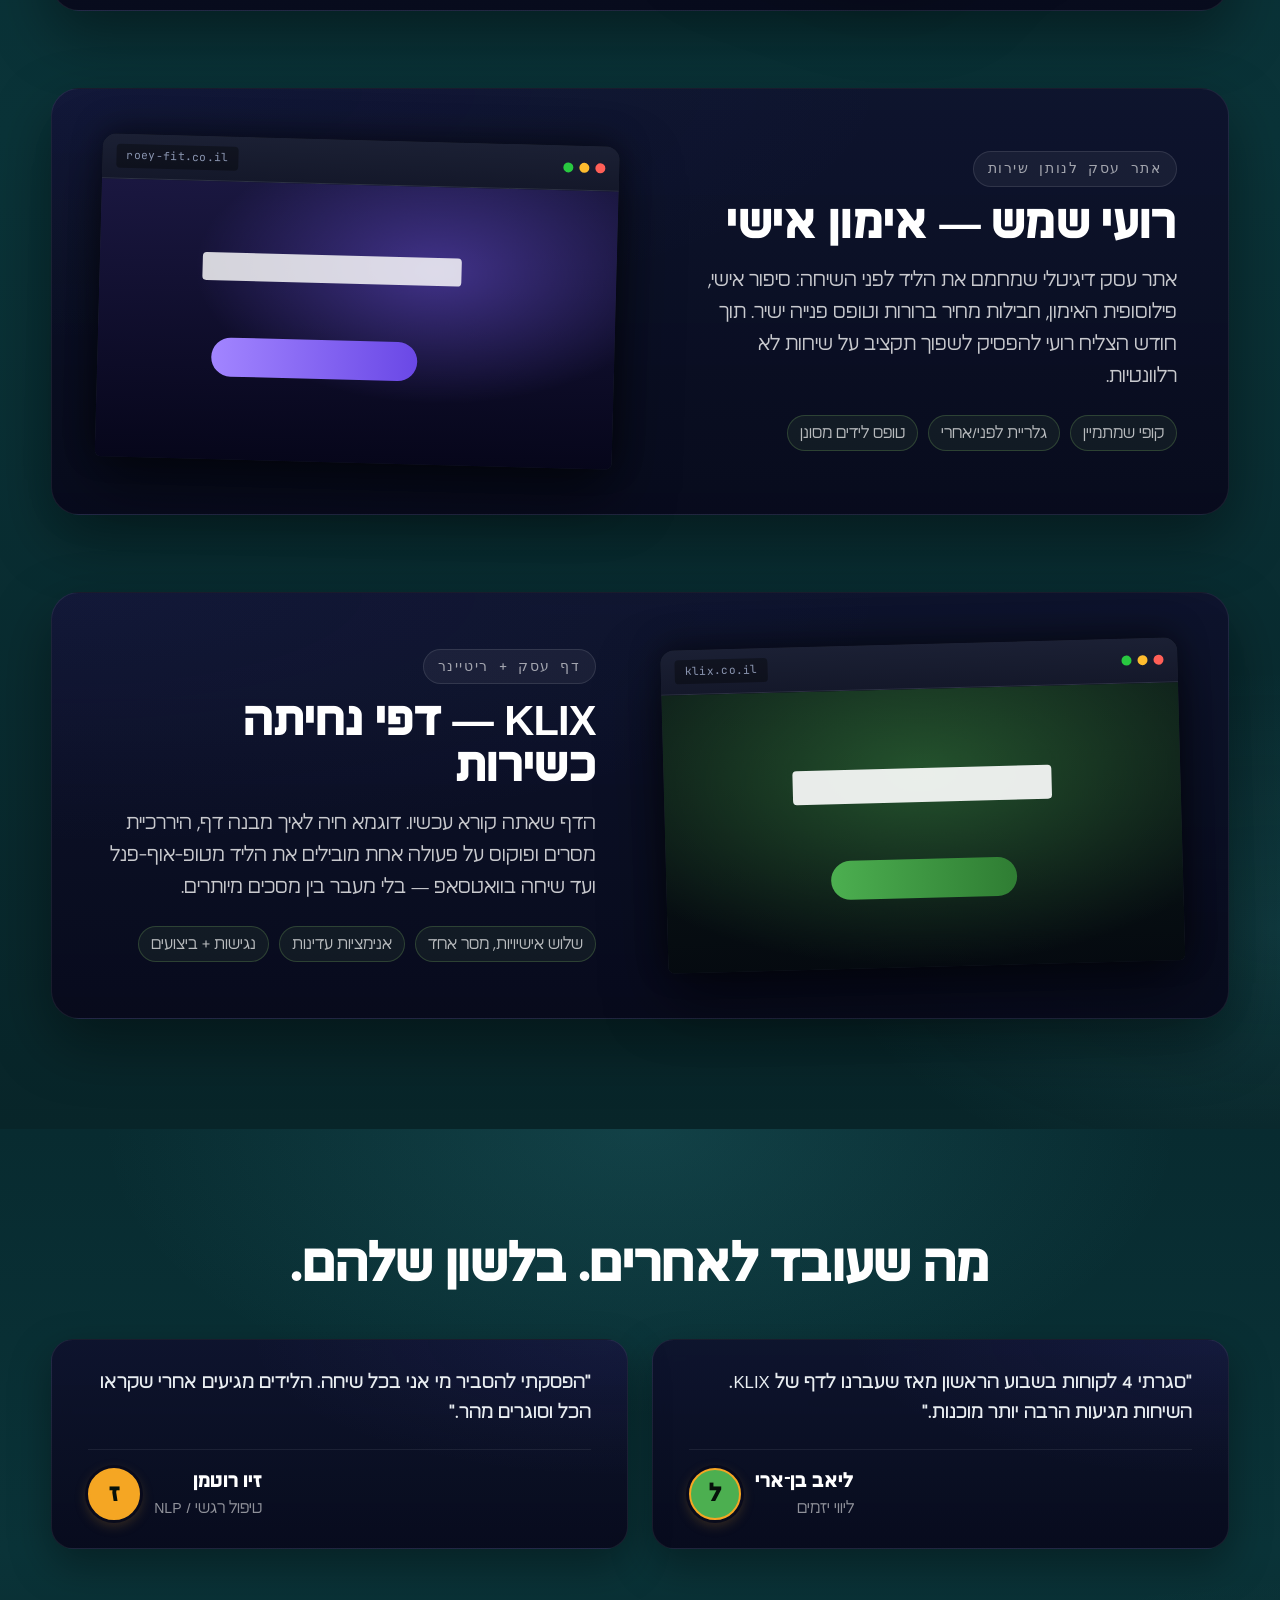
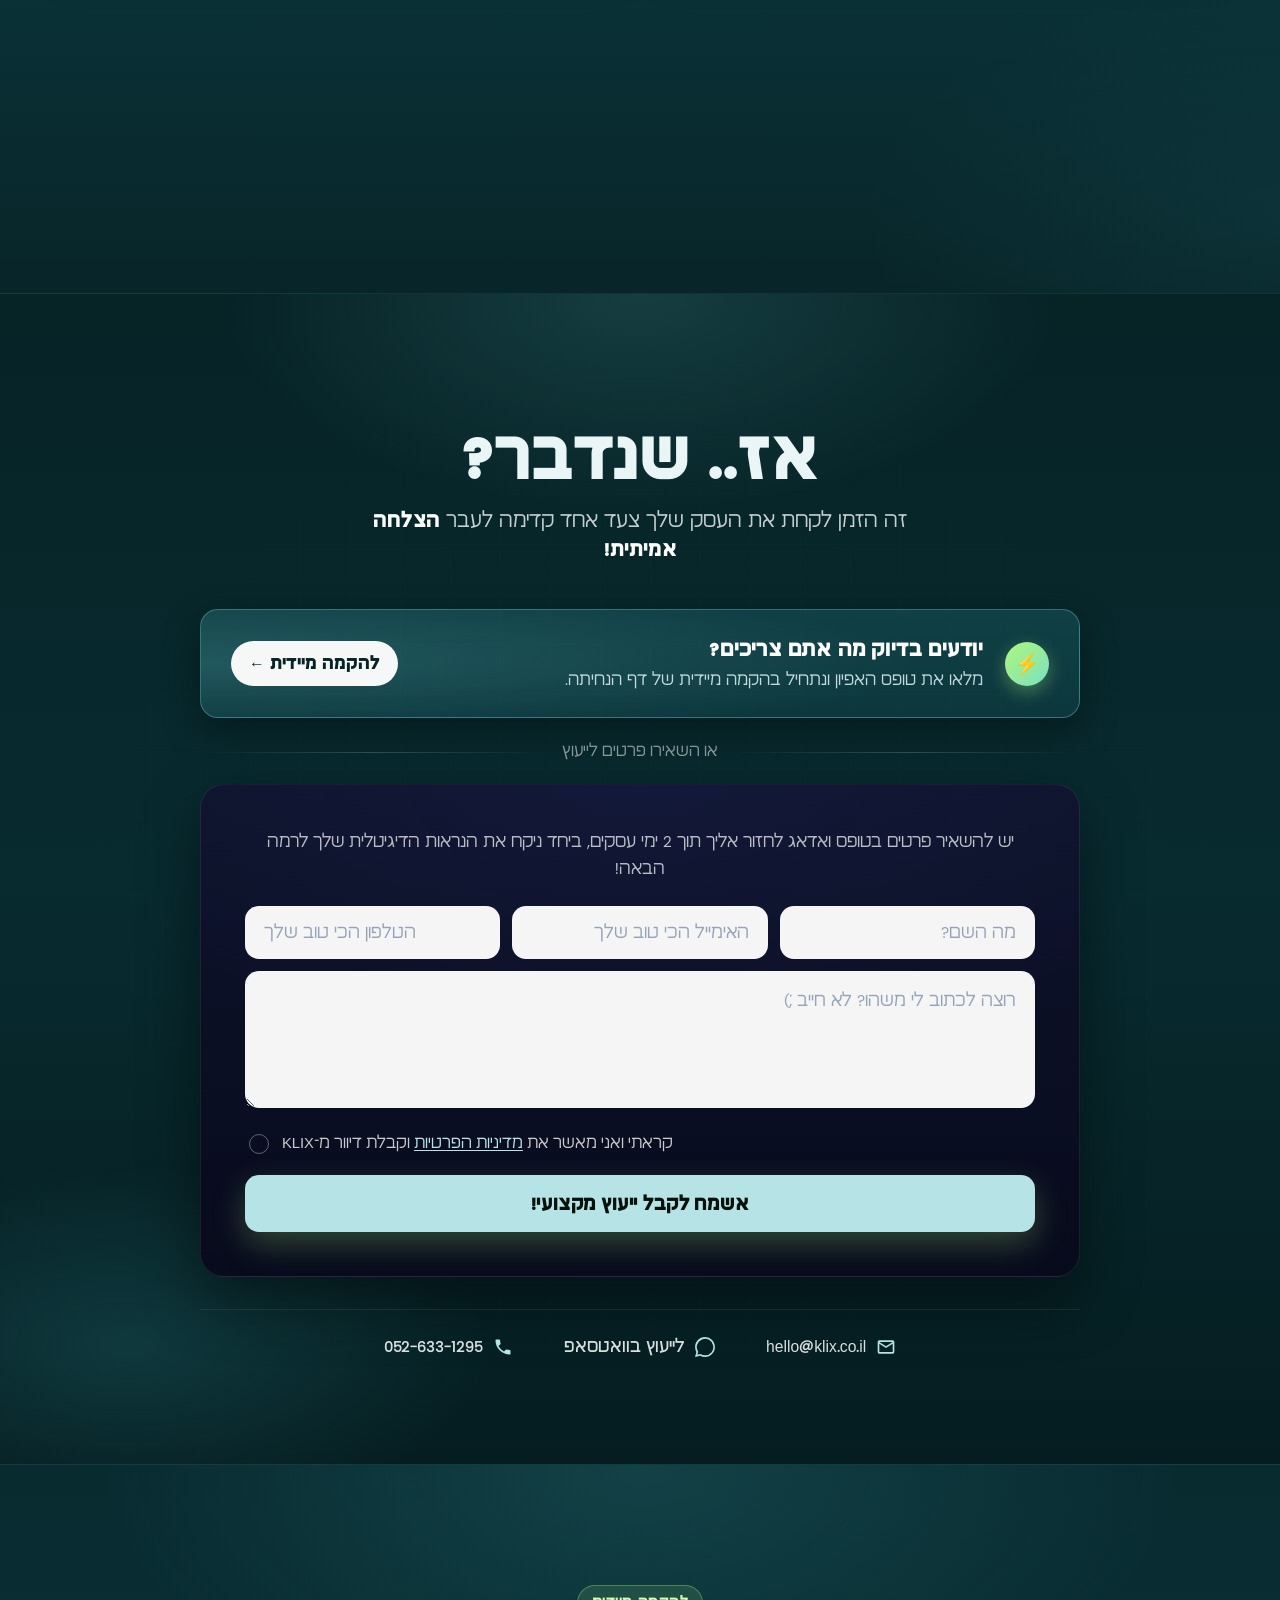
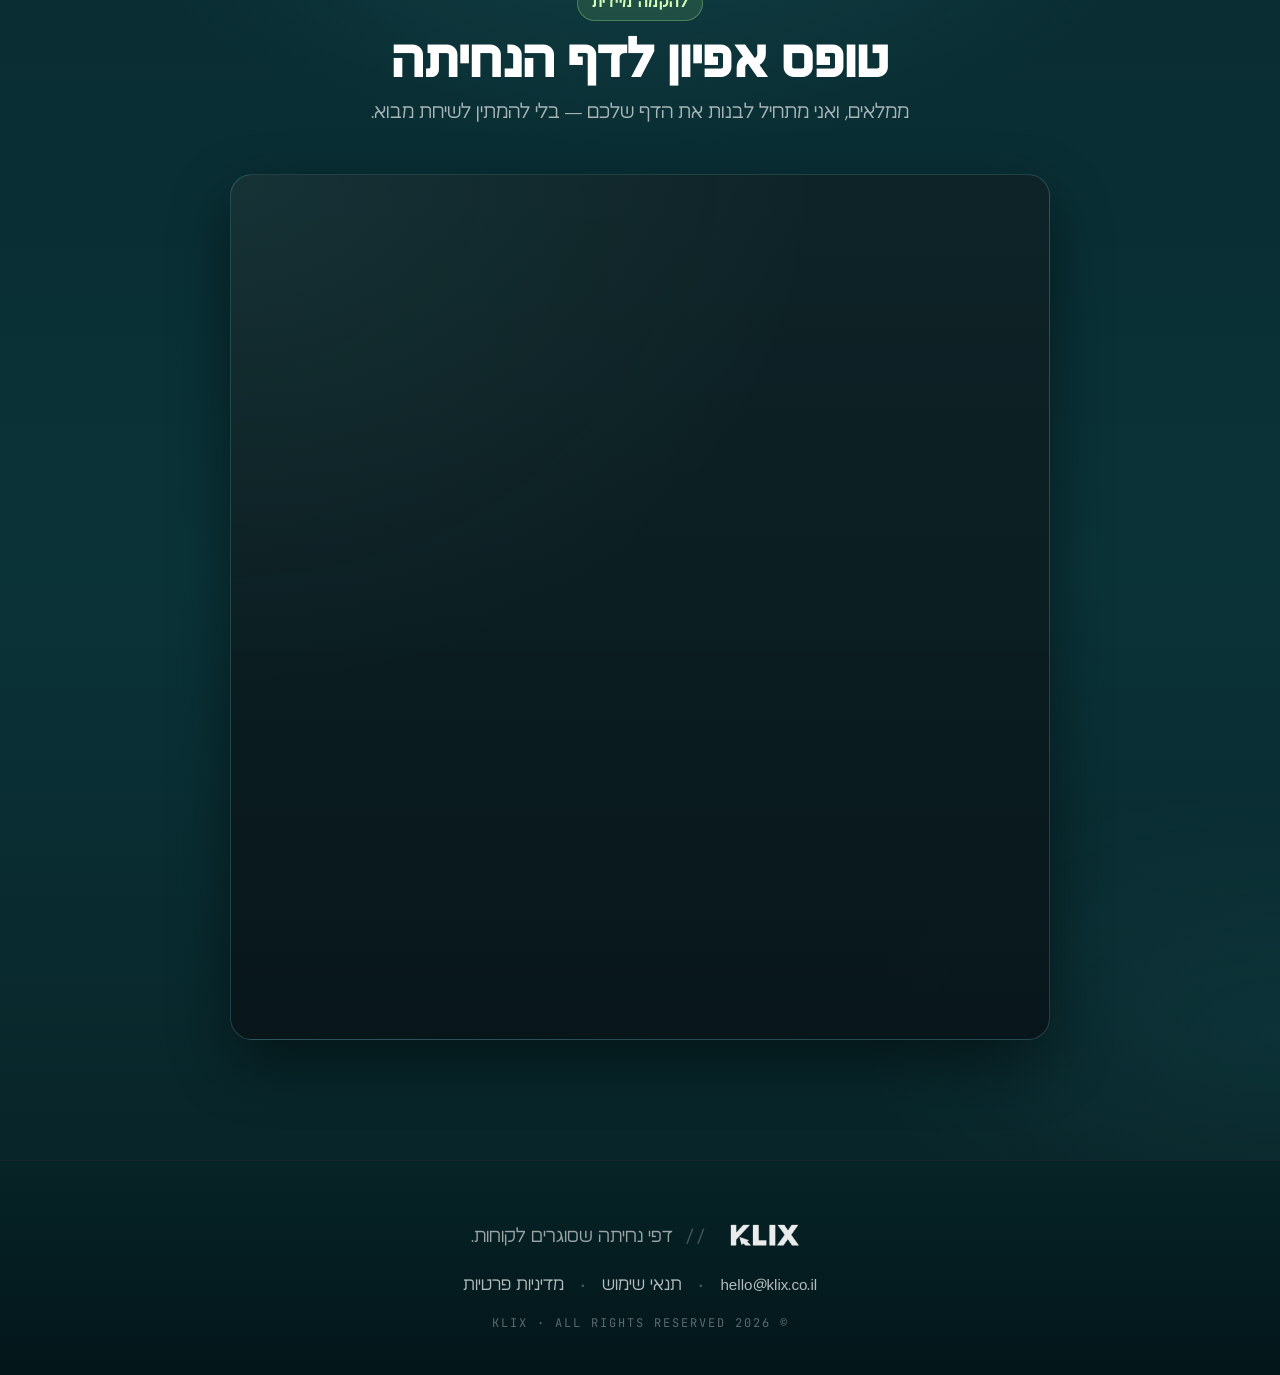
==== commit 58a4e866: "over30: narrative sections + Tally brief embed; copy & UI polish - new argument/solution/offer secti" ====
--- a/over30/index.html
+++ b/over30/index.html
@@ -1,4 +1,4 @@
-<!doctype html>
+﻿<!doctype html>
 <html lang="he" dir="rtl">
   <head>
     <meta charset="UTF-8" />
@@ -14,7 +14,7 @@
       href="https://fonts.googleapis.com/css2?family=JetBrains+Mono:wght@400;500;700&display=swap"
       rel="stylesheet"
     />
-    <link rel="stylesheet" href="./style.css?v=18" />
+    <link rel="stylesheet" href="./style.css?v=48" />
   </head>
   <body>
     <a class="skip-link" href="#main">דלג לתוכן</a>
@@ -43,10 +43,9 @@
         <img class="nav__logo-img" src="../logo.png" alt="" width="120" height="40" />
       </a>
       <div class="nav__links">
-        <a href="#proof">השוואה</a>
-        <a href="#how">איך זה עובד</a>
-        <a href="#pricing">מחיר</a>
-        <a href="#faq">שאלות</a>
+        <a href="#projects">פרויקטים</a>
+        <a href="#testi">לקוחות</a>
+        <a href="#contact">צור קשר</a>
       </div>
       <a href="#contact" class="nav__cta">וואטסאפ ←</a>
     </nav>
@@ -60,12 +59,13 @@
       aria-label="תפריט"
     >
       <nav class="menu-overlay__inner" aria-label="ניווט">
-        <a href="#proof">השוואה Before / After</a>
-        <a href="#how">איך זה עובד</a>
-        <a href="#pricing">מחיר</a>
-        <a href="#testi">לקוחות</a>
-        <a href="#faq">שאלות נפוצות</a>
-        <a href="#contact" class="menu-overlay__cta">דברו איתנו בוואטסאפ ←</a>
+        <a href="#why">למה דף נחיתה</a>
+        <a href="#solution">מה הוא עושה</a>
+        <a href="#offer">המודל</a>
+        <a href="#projects">פרויקטים אחרונים</a>
+        <a href="#testi">המלצות לקוחות</a>
+        <a href="#brief">טופס אפיון</a>
+        <a href="#contact" class="menu-overlay__cta">השאר פרטים ←</a>
       </nav>
     </div>
 
@@ -101,12 +101,12 @@
         </button>
       </header>
 
-      <div class="hero__kicker">מיתוג, עיצוב ובניית דפי נחיתה</div>
+      <div class="hero__kicker">דפי נחיתה לנותני שירות · ללא עלות הקמה</div>
 
       <h1 class="hero__title">
-        <span class="hero__title-line">מקסימום תדמית,</span>
+        <span class="hero__title-line">דף אחד.</span>
         <span class="hero__title-line hero__title-line--accent">
-          מקסימום הצלחה.
+          לידים שמגיעים מוכנים.
         </span>
       </h1>
 
@@ -140,296 +140,239 @@
       </div>
     </section>
 
-    <div class="marquee" aria-hidden="true">
-      <div class="marquee__track">
-        <span>מאמני כושר</span><i>◆</i>
-        <span>מטפלים רגשיים</span><i>◆</i>
-        <span>קוסמטיקה רפואית</span><i>◆</i>
-        <span>צלמי אירועים</span><i>◆</i>
-        <span>יועצים עסקיים</span><i>◆</i>
-        <span>יועצי זוגיות</span><i>◆</i>
-        <span>שפים פרטיים</span><i>◆</i>
-        <span>NLP וטיפולים</span><i>◆</i>
-        <span>קייטרינג בוטיק</span><i>◆</i>
-        <span>מאמני כושר</span><i>◆</i>
-        <span>מטפלים רגשיים</span><i>◆</i>
-        <span>קוסמטיקה רפואית</span><i>◆</i>
-        <span>צלמי אירועים</span><i>◆</i>
-        <span>יועצים עסקיים</span><i>◆</i>
-        <span>יועצי זוגיות</span><i>◆</i>
-        <span>שפים פרטיים</span><i>◆</i>
-      </div>
-    </div>
-
-    <section class="section pain pain--art" id="pain">
-      <img
-        class="section-art section-art--coin"
-        src="אופציות-מטבע1.png"
-        alt=""
-        width="220"
-        height="220"
-        loading="lazy"
-        decoding="async"
-        aria-hidden="true"
-      />
-      <div class="container pain__grid">
-        <div class="pain__side" data-reveal>
-          <div class="eyebrow mono">01 · הבעיה</div>
-          <h2 class="pain__title">
-            אתה משלם על כל ליד
-            <span class="ink">פעמיים</span>.
+    <section class="section argument" id="why" aria-labelledby="why-heading">
+      <div class="container">
+        <div class="argument__intro" data-reveal>
+          <span class="argument__kicker">לנותני שירות</span>
+          <h2 id="why-heading" class="argument__title">
+            יש לכם עסק טוב. לקוחות מרוצים.
+            <span class="argument__title-accent">אולי אפילו קמפיין שרץ.</span>
           </h2>
-        </div>
-        <div class="pain__body" data-reveal data-delay="100">
-          <p class="lead">
-            פעם ראשונה — למטא, על הקמפיין. פעם שנייה — בזמן ובאנרגיה שאתה
-            משקיע בלשכנע כל ליד קר מחדש מי אתה, מה אתה עושה, ולמה שווה
-            לעבוד איתך.
-          </p>
-          <p>
-            הלידים מגיעים אליך לוואטסאפ בלי שום רקע. שואלים
-            <q>כמה זה עולה?</q> לפני שהם בכלל יודעים מה אתה נותן. מבקשים
-            הצעת מחיר, נעלמים, וההשקעה של הקמפיין מתנדפת.
-          </p>
-          <p class="pain__punch">
-            זה לא בעיה של הקמפיין. זו בעיה של מה שקורה
-            <em>בין</em> הקמפיין לוואטסאפ.
-          </p>
-        </div>
-      </div>
-    </section>
-
-    <section class="section proof proof--art" id="proof">
-      <img
-        class="section-art section-art--coins-row"
-        src="אופציות-מטבעות2.png"
-        alt=""
-        width="420"
-        height="300"
-        loading="lazy"
-        decoding="async"
-        aria-hidden="true"
-      />
+          <p class="argument__sub">
+            אבל בפועל? הלידים מגיעים מבולבלים, שואלים "כמה עולה?", נעלמים — או
+            נכנסים לוואטסאפ לפני שהם בכלל הבינו מי אתם.
+          </p>
+        </div>
+
+        <ul class="argument__nope" data-reveal data-delay="120" aria-label="מה לא יפתור את זה">
+          <li class="argument__nope-card">
+            <span class="argument__nope-x" aria-hidden="true">×</span>
+            <strong>עוד פוסט</strong>
+            <span>לא יפתור את זה.</span>
+          </li>
+          <li class="argument__nope-card">
+            <span class="argument__nope-x" aria-hidden="true">×</span>
+            <strong>עוד סטורי</strong>
+            <span>לא יבנה אמון.</span>
+          </li>
+          <li class="argument__nope-card">
+            <span class="argument__nope-x" aria-hidden="true">×</span>
+            <strong>עוד רילס</strong>
+            <span>לא יסביר למה דווקא אתם.</span>
+          </li>
+        </ul>
+
+        <div class="argument__pivot" data-reveal data-delay="220">
+          <p class="argument__pivot-line">הבעיה היא לא בפרסום.</p>
+          <p class="argument__pivot-line argument__pivot-line--strong">
+            הבעיה היא <span class="argument__pivot-mark">לאן הפרסום נוחת.</span>
+          </p>
+          <p class="argument__pivot-sub">
+            היום כולם מפרסמים. כולם נראים דומים. כולם אומרים "אמינות, מקצועיות
+            ושירות". אבל לקוח שלא סומך עליכם תוך כמה שניות — פשוט ממשיך הלאה.
+          </p>
+        </div>
+      </div>
+    </section>
+
+    <section class="section solution" id="solution" aria-labelledby="solution-heading">
       <div class="container">
-        <div class="section__head" data-reveal>
-          <div class="eyebrow mono">02 · הוכחה</div>
-          <h2>
-            אותו קמפיין, אותו תקציב.<br />
-            <span class="ink">שיחה אחרת לגמרי.</span>
+        <div class="section__head section__head--accent" data-reveal>
+          <span class="solution__kicker">בדיוק בשביל זה</span>
+          <h2 id="solution-heading">יש <span class="ink">דף נחיתה</span><span class="dot-mark" aria-hidden="true"></span></h2>
+          <p class="section__sub">דף אחד שמסביר בצורה חדה, בלי בלגן, בלי מבוכים.</p>
+        </div>
+
+        <ol class="solution__grid" aria-label="מה דף הנחיתה עושה">
+          <li class="solution__item" data-reveal>
+            <span class="solution__num">01</span>
+            <h3 class="solution__title">מי אתם</h3>
+            <p>הסיפור, האישיות והנקודה שבה הלקוח מתחיל לסמוך.</p>
+          </li>
+          <li class="solution__item" data-reveal data-delay="80">
+            <span class="solution__num">02</span>
+            <h3 class="solution__title">מה אתם עושים</h3>
+            <p>השירות בשפה ברורה — בלי באזז־וורדס שאף אחד לא קונה.</p>
+          </li>
+          <li class="solution__item" data-reveal data-delay="160">
+            <span class="solution__num">03</span>
+            <h3 class="solution__title">למי זה מתאים</h3>
+            <p>סינון אמיתי. הלקוחות הנכונים פונים, השאר ממשיכים הלאה.</p>
+          </li>
+          <li class="solution__item" data-reveal data-delay="240">
+            <span class="solution__num">04</span>
+            <h3 class="solution__title">למה לסמוך עליכם</h3>
+            <p>המלצות, תוצאות, סמלי אמון — שכבת ביטחון לפני השיחה.</p>
+          </li>
+          <li class="solution__item" data-reveal data-delay="320">
+            <span class="solution__num">05</span>
+            <h3 class="solution__title">איך נראה התהליך</h3>
+            <p>שלב אחר שלב, ברור מראש — בלי הפתעות, בלי "שולח הצעת מחיר".</p>
+          </li>
+          <li class="solution__item" data-reveal data-delay="400">
+            <span class="solution__num">06</span>
+            <h3 class="solution__title">איך פונים</h3>
+            <p>טופס מסונן או וואטסאפ — בנקודה שבה הלקוח כבר מוכן.</p>
+          </li>
+        </ol>
+
+        <div class="solution__verdict" data-reveal>
+          <span class="solution__verdict-pill solution__verdict-pill--no">לא אתר מסובך</span>
+          <span class="solution__verdict-pill solution__verdict-pill--no">לא עוד כרטיס ביקור</span>
+          <span class="solution__verdict-pill solution__verdict-pill--yes">שכבת אמון לפני וואטסאפ</span>
+        </div>
+
+        <p class="solution__outcome" data-reveal>
+          ככה הקמפיין שלכם <strong>לא נופל ישר לוואטסאפ קר</strong> — אלא למקום
+          שבונה אמון, מסנן מתעניינים לא רציניים, ומביא פניות בשלות יותר.
+        </p>
+      </div>
+    </section>
+
+    <section class="section offer" id="offer" aria-labelledby="offer-heading">
+      <div class="container">
+        <div class="offer__card" data-reveal>
+          <div class="offer__glow" aria-hidden="true"></div>
+          <span class="offer__kicker">המודל</span>
+          <h2 id="offer-heading" class="offer__title">
+            דף נחיתה לנותני שירות.
+            <span class="offer__title-accent">ללא עלות הקמה.</span>
           </h2>
-          <p class="section__sub">
-            זה ההבדל בין ליד שפונה בלי רקע לליד שכבר קרא הכל. ההבדל הזה —
-            הוא ה-ROI.
-          </p>
-        </div>
-
-        <div class="proof__grid">
-          <article class="proof__col proof__col--cold" data-reveal>
-            <header>
-              <span class="proof__tag proof__tag--cold mono">קר · לפני</span>
-              <h3>קמפיין → וואטסאפ</h3>
-              <p class="proof__desc">הליד לא יודע עליך כלום. אתה מתחיל מאפס בכל שיחה.</p>
-            </header>
-            <div class="chat chat--mini">
-              <div class="chat__stream">
-                <div class="bubble bubble--in">היי</div>
-                <div class="bubble bubble--in">כמה עולה?</div>
-                <div class="bubble bubble--out">היי, תוכל לפרט מה אתה מחפש?</div>
-                <div class="bubble bubble--in">בקיצור כמה</div>
-                <div class="bubble bubble--out">זה תלוי בכמה פרמטרים…</div>
-                <div class="bubble bubble--in bubble--ghost">נעלם</div>
+          <p class="offer__sub">
+            משלמים רק על תחזוקה ושיפורים חודשיים — אז הדף ממשיך להשתפר חודש אחרי
+            חודש, ולא נשאר תקוע על מה שעבד לפני שנה.
+          </p>
+
+          <ul class="offer__pills" aria-label="מה כלול">
+            <li class="offer__pill">
+              <span class="offer__pill-icon" aria-hidden="true">∅</span>
+              <strong>0₪ הקמה</strong>
+              <span>אתם לא משלמים מראש על משהו שלא נבחן בשטח.</span>
+            </li>
+            <li class="offer__pill">
+              <span class="offer__pill-icon" aria-hidden="true">↻</span>
+              <strong>תחזוקה חודשית</strong>
+              <span>הדף תמיד עולה, מאובטח ומעודכן — בלי שתחשבו על זה.</span>
+            </li>
+            <li class="offer__pill">
+              <span class="offer__pill-icon" aria-hidden="true">↑</span>
+              <strong>שיפורים שוטפים</strong>
+              <span>כל חודש משפרים מה שלא ממיר, מה שלא נקרא, ומה ששווה להוסיף.</span>
+            </li>
+          </ul>
+
+          <div class="offer__ctas">
+            <a
+              class="offer__cta offer__cta--primary"
+              href="https://tally.so/r/gDQO9N"
+              target="_blank"
+              rel="noopener noreferrer"
+            >
+              להקמה מיידית — מלאו טופס אפיון ←
+            </a>
+            <a class="offer__cta offer__cta--ghost" href="#contact">
+              מעדיפים לדבר קודם?
+            </a>
+          </div>
+        </div>
+      </div>
+    </section>
+
+    <section class="section projects" id="projects" aria-labelledby="projects-heading">
+      <div class="container">
+        <div class="section__head section__head--accent" data-reveal>
+          <h2 id="projects-heading">פרויקטים <span class="ink">אחרונים</span><span class="dot-mark" aria-hidden="true"></span></h2>
+          <p class="section__sub">דוגמאות לדפי עסק ודפי נחיתה שעלו לאוויר ומריצים קמפיינים בפועל.</p>
+        </div>
+
+        <div class="projects__list">
+          <article class="project project--feature" data-reveal>
+            <div class="project__visual project__visual--mockup">
+              <div class="project__glow" aria-hidden="true"></div>
+              <img
+                class="project__shot"
+                src="../1195469_OT11BC1-min.png"
+                alt="תצוגת אתר הנצחה 7.10 על מסך iMac"
+                loading="lazy"
+                decoding="async"
+              />
+            </div>
+            <div class="project__body">
+              <span class="project__kicker">אתר תדמית</span>
+              <h3 class="project__title">אתר הנצחה 7.10</h3>
+              <p>
+                בעקבות אירועי ה־7 לאוקטובר, ביוזמה אישית ובשיתוף פעולה עם
+                יצרנית עמוד האינסטגרם המוכר Weremember710, הקמנו אתר הנצחה
+                בו ניתן לצפות ולקבל מידע על הנופלים של השבת השחורה.
+              </p>
+              <ul class="project__meta">
+                <li>UX מותאם תוכן רגיש</li>
+                <li>חיפוש וסינון לפי שם</li>
+                <li>טפסי תרומות והנצחה</li>
+              </ul>
+            </div>
+          </article>
+
+          <article class="project project--reverse" data-reveal data-delay="120">
+            <div class="project__visual">
+              <div class="browser browser--showcase">
+                <div class="browser__bar">
+                  <i></i><i></i><i></i>
+                  <span>roey-fit.co.il</span>
+                </div>
+                <div class="browser__screen browser__screen--3"></div>
               </div>
             </div>
-            <ul class="proof__stats">
-              <li><span class="mono">~6%</span> אחוז סגירה</li>
-              <li><span class="mono">₪54</span> עלות לליד</li>
-              <li><span class="mono">45m</span> זמן לליד</li>
-            </ul>
-          </article>
-
-          <article class="proof__col proof__col--warm" data-reveal data-delay="120">
-            <header>
-              <span class="proof__tag proof__tag--warm mono">חם · אחרי KLIX</span>
-              <h3>קמפיין → דף → וואטסאפ</h3>
-              <p class="proof__desc">הליד כבר מכיר אותך, ראה המלצות, הבין מחיר בגדול.</p>
-            </header>
-            <div class="chat chat--mini">
-              <div class="chat__stream">
-                <div class="bubble bubble--in">היי, ראיתי את הדף שלך.</div>
-                <div class="bubble bubble--in">
-                  ההמלצות סגרו לי את הפינה — אני רוצה להתחיל.
+            <div class="project__body">
+              <span class="project__kicker">אתר עסק לנותן שירות</span>
+              <h3 class="project__title">רועי שמש — אימון אישי</h3>
+              <p>
+                אתר עסק דיגיטלי שמחמם את הליד לפני השיחה: סיפור אישי, פילוסופית
+                האימון, חבילות מחיר ברורות וטופס פנייה ישיר. תוך חודש הצליח רועי
+                להפסיק לשפוך תקציב על שיחות לא רלוונטיות.
+              </p>
+              <ul class="project__meta">
+                <li>קופי שמתמיין</li>
+                <li>גלריית לפני/אחרי</li>
+                <li>טופס לידים מסונן</li>
+              </ul>
+            </div>
+          </article>
+
+          <article class="project" data-reveal data-delay="240">
+            <div class="project__visual">
+              <div class="browser browser--showcase">
+                <div class="browser__bar">
+                  <i></i><i></i><i></i>
+                  <span>klix.co.il</span>
                 </div>
-                <div class="bubble bubble--out">
-                  יופי. מועד בשני ב־10:00 מתאים?
-                </div>
-                <div class="bubble bubble--in">מעולה, קבענו.</div>
-                <div class="bubble bubble--out">
-                  שלחתי לינק ליומן ✓✓
-                </div>
+                <div class="browser__screen browser__screen--2"></div>
               </div>
             </div>
-            <ul class="proof__stats">
-              <li><span class="mono">~24%</span> אחוז סגירה</li>
-              <li><span class="mono">₪54</span> עלות לליד</li>
-              <li><span class="mono">8m</span> זמן לליד</li>
-            </ul>
-          </article>
-        </div>
-      </div>
-    </section>
-
-    <section class="section solution solution--art" id="solution">
-      <img
-        class="section-art section-art--coin3"
-        src="אופציות-מטבע3.png"
-        alt=""
-        width="360"
-        height="260"
-        loading="lazy"
-        decoding="async"
-        aria-hidden="true"
-      />
-      <div class="container">
-        <div class="section__head" data-reveal>
-          <div class="eyebrow mono">03 · הפתרון</div>
-          <h2>דף אחד. שלוש עבודות שהוא עושה במקומך.</h2>
-        </div>
-        <div class="grid3">
-          <article class="tile" data-reveal>
-            <div class="tile__num mono">01</div>
-            <h3>מסנן את הסקרנים.</h3>
-            <p>
-              הדף מסביר מה אתה עושה, למי זה מתאים, וכמה זה עולה
-              <em>בגדול</em>. מי שפונה — כבר החליט שהוא רציני.
-            </p>
-          </article>
-          <article class="tile tile--lit" data-reveal data-delay="80">
-            <div class="tile__num mono">02</div>
-            <h3>בונה סמכות לפני השיחה.</h3>
-            <p>
-              המלצות, תיק עבודות, תהליך עבודה מסודר — הכל במקום אחד.
-              הליד מגיע עם אמון, לא עם ספקות.
-            </p>
-          </article>
-          <article class="tile" data-reveal data-delay="160">
-            <div class="tile__num mono">03</div>
-            <h3>עולה לאוויר תוך 48 שעות.</h3>
-            <p>
-              בלי "תתקדם אלינו עוד שבועיים". שולח קמפיין חדש ביום ראשון?
-              הדף מוכן לקבל את הלידים.
-            </p>
-          </article>
-        </div>
-      </div>
-    </section>
-
-    <section class="manifesto manifesto--art" data-reveal>
-      <img
-        class="section-art section-art--shachmat"
-        src="אופציות-שחמט2.webp"
-        alt=""
-        width="260"
-        height="260"
-        loading="lazy"
-        decoding="async"
-        aria-hidden="true"
-      />
-      <div class="container">
-        <figure>
-          <blockquote>
-            "עיצוב יפה הוא הבונוס. המטרה היא שיחה אחרת בוואטסאפ —
-            <em>קצרה יותר, בטוחה יותר, סגורה יותר.</em>"
-          </blockquote>
-          <figcaption class="mono">— KLIX · 2026</figcaption>
-        </figure>
-      </div>
-    </section>
-
-    <section class="section how how--art" id="how">
-      <img
-        class="section-art section-art--dani"
-        src="אופציות-דניאל-קליין-הגיע-הזמן.webp"
-        alt=""
-        width="400"
-        height="280"
-        loading="lazy"
-        decoding="async"
-        aria-hidden="true"
-      />
-      <div class="container">
-        <div class="section__head" data-reveal>
-          <div class="eyebrow mono">04 · התהליך</div>
-          <h2>3 שלבים. 48 שעות. אפס כאב ראש.</h2>
-        </div>
-        <ol class="steps">
-          <li class="step" data-reveal>
-            <div class="step__head">
-              <span class="step__tag mono">STEP 01 · 30m</span>
-              <h3>שיחת התנעה.</h3>
+            <div class="project__body">
+              <span class="project__kicker">דף עסק + ריטיינר</span>
+              <h3 class="project__title">KLIX — דפי נחיתה כשירות</h3>
+              <p>
+                הדף שאתה קורא עכשיו. דוגמא חיה לאיך מבנה דף, היררכיית מסרים
+                ופוקוס על פעולה אחת מובילים את הליד מטופ-אוף-פנל ועד שיחה
+                בוואטסאפ — בלי מעבר בין מסכים מיותרים.
+              </p>
+              <ul class="project__meta">
+                <li>שלוש אישיויות, מסר אחד</li>
+                <li>אנימציות עדינות</li>
+                <li>נגישות + ביצועים</li>
+              </ul>
             </div>
-            <p>
-              נבין את העסק, הקהל, ההצעה, המתחרים. אתה שולח תמונות, לוגו,
-              והמלצות. אנחנו עושים את החשיבה.
-            </p>
-          </li>
-          <li class="step" data-reveal data-delay="90">
-            <div class="step__head">
-              <span class="step__tag mono">STEP 02 · 24–48h</span>
-              <h3>כותבים, מעצבים, מחברים.</h3>
-            </div>
-            <p>
-              קופי חד, עיצוב פרימיום, חיבור לוואטסאפ העסקי. אתה לא נוגע
-              בכלום.
-            </p>
-          </li>
-          <li class="step" data-reveal data-delay="180">
-            <div class="step__head">
-              <span class="step__tag mono">STEP 03 · LIVE</span>
-              <h3>הדף עולה לאוויר.</h3>
-            </div>
-            <p>
-              אתה מחבר קמפיין ומתחיל לקבל לידים חמים. כל שינוי בהמשך —
-              כלול בריטיינר.
-            </p>
-          </li>
-        </ol>
-      </div>
-    </section>
-
-    <section class="section fit" id="fit">
-      <div class="container">
-        <div class="section__head" data-reveal>
-          <div class="eyebrow mono">05 · ההתאמה</div>
-          <h2>אנחנו לא לכולם. <span class="ink">וזה בכוונה.</span></h2>
-        </div>
-        <div class="fit__grid">
-          <article class="fit__col fit__col--yes" data-reveal>
-            <header>
-              <h3>בשבילך אם...</h3>
-              <span class="fit__badge fit__badge--yes mono">FIT</span>
-            </header>
-            <ul>
-              <li>מעל 2,000 עוקבים ברשתות חברתיות</li>
-              <li>כבר משקיע בקמפיינים ממומנים במטא</li>
-              <li>אתה נותן שירות — לא מוצר פיזי</li>
-              <li>שווי עסקה ממוצע מעל ₪1,000</li>
-              <li>מפנה לידים ישר לוואטסאפ היום</li>
-              <li>לא מרוצה מיחס הסגירה הנוכחי</li>
-            </ul>
-          </article>
-          <article class="fit__col fit__col--no" data-reveal data-delay="100">
-            <header>
-              <h3>פחות מתאים אם...</h3>
-              <span class="fit__badge fit__badge--no mono">NOT FIT</span>
-            </header>
-            <ul>
-              <li>אתה ממש בתחילת הדרך, בלי קהל קיים</li>
-              <li>המוצר שלך פיזי ודורש דף מוצר</li>
-              <li>שווי עסקה ממוצע נמוך מ־₪500</li>
-              <li>מחפש פרויקט חד־פעמי, לא ליווי</li>
-              <li>לא מתכוון להריץ ממומן</li>
-              <li>הדרישה העיקרית שלך היא "רק שיהיה יפה"</li>
-            </ul>
           </article>
         </div>
       </div>
@@ -438,228 +381,189 @@
     <section class="section testi" id="testi" aria-labelledby="testi-heading">
       <div class="container">
         <div class="section__head" data-reveal>
-          <div class="eyebrow mono">06 · לקוחות</div>
           <h2 id="testi-heading">מה שעובד לאחרים. בלשון שלהם.</h2>
         </div>
-        <div
-          class="testi__wrap"
-          role="group"
-          aria-label="המלצות מלקוחות — בחר קודם או הבא, או החלק את הכרטיס"
-        >
-          <button
-            class="testi__arrow"
-            type="button"
-            id="prev"
-            aria-controls="deck"
-            aria-label="המלצה קודמת"
-          >‹</button>
-          <div class="testi__deck" id="deck">
-            <article class="tcard active" data-i="0">
-              <div class="tcard__meta mono">Case 001 · יועץ עסקי</div>
-              <p>
-                "סגרתי 4 לקוחות בשבוע הראשון מאז שעברנו לדף של KLIX. השיחות
-                מגיעות הרבה יותר מוכנות."
-              </p>
-              <footer class="tcard__foot">
-                <div class="tcard__av" style="--ava:#4caf50">ל</div>
-                <div>
-                  <strong>ליאב בן־ארי</strong>
-                  <span>ליווי יזמים</span>
-                </div>
-                <span class="tcard__kpi mono">+280% סגירה</span>
-              </footer>
-            </article>
-            <article class="tcard" data-i="1">
-              <div class="tcard__meta mono">Case 002 · מטפל רגשי</div>
-              <p>
-                "הפסקתי להסביר מי אני בכל שיחה. הלידים מגיעים אחרי שקראו
-                הכל וסוגרים מהר."
-              </p>
-              <footer class="tcard__foot">
-                <div class="tcard__av" style="--ava:#f5a623">ז</div>
-                <div>
-                  <strong>זיו רוטמן</strong>
-                  <span>טיפול רגשי / NLP</span>
-                </div>
-                <span class="tcard__kpi mono">×2.4 סגירה</span>
-              </footer>
-            </article>
-            <article class="tcard" data-i="2">
-              <div class="tcard__meta mono">Case 003 · קוסמטיקה רפואית</div>
-              <p>
-                "תוך 48 שעות היה לי דף חי עם קופי מדויק. יחס ההמרה של
-                הקמפיין עלה פי 3."
-              </p>
-              <footer class="tcard__foot">
-                <div class="tcard__av" style="--ava:#7bb2ff">י</div>
-                <div>
-                  <strong>יעל דיין</strong>
-                  <span>קליניקת אסתטיקה</span>
-                </div>
-                <span class="tcard__kpi mono">×3 המרה</span>
-              </footer>
-            </article>
-            <article class="tcard" data-i="3">
-              <div class="tcard__meta mono">Case 004 · מאמן כושר</div>
-              <p>
-                "הכי אהבתי שזה לא חד־פעמי. כל שינוי — מטופל מהר, בלי
-                כאב ראש, בלי הצעות מחיר."
-              </p>
-              <footer class="tcard__foot">
-                <div class="tcard__av" style="--ava:#e06abf">ר</div>
-                <div>
-                  <strong>רועי שמש</strong>
-                  <span>אימון אישי</span>
-                </div>
-                <span class="tcard__kpi mono">+70% לידים</span>
-              </footer>
-            </article>
-          </div>
-          <button
-            class="testi__arrow"
-            type="button"
-            id="next"
-            aria-controls="deck"
-            aria-label="המלצה הבאה"
-          >›</button>
-        </div>
-        <div class="dots" id="dots" role="group" aria-label="בחירת המלצה לפי מספר"></div>
-      </div>
-    </section>
-
-    <section class="section pricing" id="pricing">
-      <div class="container">
-        <div class="section__head" data-reveal>
-          <div class="eyebrow mono">07 · המחיר</div>
-          <h2>מחיר אחד. הכל כלול.</h2>
-          <p class="section__sub">
-            בלי תוספות. בלי שעות פיתוח. בלי הפתעות בחשבונית.
-          </p>
-        </div>
-        <article class="price" data-reveal>
-          <div class="price__tag mono">KLIX · RETAINER</div>
-          <header class="price__head">
-            <div class="price__amount">
-              <span class="price__currency">₪</span>
-              <span class="price__num">490</span>
-              <span class="price__period">/ חודש</span>
-            </div>
-            <p class="price__line">ריטיינר לנותני שירות שמריצים ממומן</p>
-          </header>
-          <ul class="price__list">
-            <li>בניית דף עסק דיגיטלי מותאם אישית</li>
-            <li>אספקה תוך 48 שעות</li>
-            <li>כתיבת קופי מקצועית</li>
-            <li>עיצוב פרימיום + אנימציות</li>
-            <li>חיבור לוואטסאפ העסקי שלך</li>
-            <li>עדכונים ושינויים ללא הגבלה</li>
-            <li>אחסון, דומיין ותחזוקה שוטפת</li>
-            <li>תמיכה אישית בוואטסאפ</li>
-          </ul>
-          <a class="btn btn--primary btn--lg btn--block" href="#contact">
-            התחל עכשיו ←
-          </a>
-          <p class="price__note mono">
-            &gt; ללא התחייבות · אפשר לסיים בכל חודש
-          </p>
-        </article>
-      </div>
-    </section>
-
-    <section class="section faq" id="faq">
-      <div class="container">
-        <div class="section__head" data-reveal>
-          <div class="eyebrow mono">08 · שאלות</div>
-          <h2>שאלות שאנחנו מקבלים.</h2>
-        </div>
-        <div class="faq__list" data-reveal>
-          <details>
-            <summary>
-              <span>למה ריטיינר ולא תשלום חד־פעמי?</span>
-              <span class="faq__plus" aria-hidden="true"></span>
-            </summary>
+        <div class="testi__grid">
+          <article class="tcard" data-reveal>
             <p>
-              כי דף נחיתה זה לא תמונה שתולים על הקיר. הוא צריך להתעדכן,
-              להשתנות עם העסק, ולהיבדק כל הזמן. במודל ריטיינר אתה מקבל
-              שותף, לא קבלן.
+              "סגרתי 4 לקוחות בשבוע הראשון מאז שעברנו לדף של KLIX. השיחות
+              מגיעות הרבה יותר מוכנות."
             </p>
-          </details>
-          <details>
-            <summary>
-              <span>מה קורה אם אני רוצה לעזוב אחרי חודש?</span>
-              <span class="faq__plus" aria-hidden="true"></span>
-            </summary>
+            <footer class="tcard__foot">
+              <div class="tcard__av" style="--ava:#4caf50">ל</div>
+              <div class="tcard__who">
+                <strong>ליאב בן־ארי</strong>
+                <span>ליווי יזמים</span>
+              </div>
+            </footer>
+          </article>
+          <article class="tcard" data-reveal data-delay="80">
             <p>
-              אין בעיה. אתה מודיע, משלם על החודש הנוכחי, ואנחנו נפרדים
-              בטוב. בלי קנסות ובלי שאלות.
+              "הפסקתי להסביר מי אני בכל שיחה. הלידים מגיעים אחרי שקראו
+              הכל וסוגרים מהר."
             </p>
-          </details>
-          <details>
-            <summary>
-              <span>הדף נשאר בבעלות שלי?</span>
-              <span class="faq__plus" aria-hidden="true"></span>
-            </summary>
+            <footer class="tcard__foot">
+              <div class="tcard__av" style="--ava:#f5a623">ז</div>
+              <div class="tcard__who">
+                <strong>זיו רוטמן</strong>
+                <span>טיפול רגשי / NLP</span>
+              </div>
+            </footer>
+          </article>
+          <article class="tcard" data-reveal data-delay="160">
             <p>
-              התוכן, הקופי, והתמונות — שלך. הפלטפורמה והאחסון שלנו. אם
-              תעזוב, נעביר לך את כל התוכן.
+              "תוך 48 שעות היה לי דף חי עם קופי מדויק. יחס ההמרה של
+              הקמפיין עלה פי 3."
             </p>
-          </details>
-          <details>
-            <summary>
-              <span>אתם עובדים עם כל תחום?</span>
-              <span class="faq__plus" aria-hidden="true"></span>
-            </summary>
+            <footer class="tcard__foot">
+              <div class="tcard__av" style="--ava:#7bb2ff">י</div>
+              <div class="tcard__who">
+                <strong>יעל דיין</strong>
+                <span>קליניקת אסתטיקה</span>
+              </div>
+            </footer>
+          </article>
+          <article class="tcard" data-reveal data-delay="240">
             <p>
-              לא. אנחנו מתמחים בנותני שירות עם שווי עסקה מעל ₪1,000
-              שמריצים ממומן. אם אתה לא בקטגוריה הזאת — נגיד לך בכנות שזה
-              לא בשבילנו.
+              "הכי אהבתי שזה לא חד־פעמי. כל שינוי — מטופל מהר, בלי
+              כאב ראש, בלי הצעות מחיר."
             </p>
-          </details>
-          <details>
-            <summary>
-              <span>כמה זמן לוקח להתחיל?</span>
-              <span class="faq__plus" aria-hidden="true"></span>
-            </summary>
-            <p>מרגע שסגרנו שיחת התנעה — 48 שעות עד שהדף באוויר.</p>
-          </details>
-          <details>
-            <summary>
-              <span>אני לא מבין בטכנולוגיה. זה בעיה?</span>
-              <span class="faq__plus" aria-hidden="true"></span>
-            </summary>
-            <p>
-              לא. אתה לא צריך לגעת בכלום. אנחנו מטפלים בהכל — מהבנייה
-              ועד החיבור לקמפיין.
-            </p>
-          </details>
-        </div>
-      </div>
-    </section>
-
-    <section class="finalcta" id="contact">
-      <div class="finalcta__grid" aria-hidden="true"></div>
-      <div class="container finalcta__inner" data-reveal>
-        <div class="eyebrow mono">09 · צור קשר</div>
-        <h2>
-          הקמפיין הבא שלך כבר רץ.<br />
-          <span class="ink">הדף צריך להיות מוכן.</span>
-        </h2>
-        <p>שיחת היכרות של 15 דקות. בלי מחויבות. בלי מצגת.</p>
+            <footer class="tcard__foot">
+              <div class="tcard__av" style="--ava:#e06abf">ר</div>
+              <div class="tcard__who">
+                <strong>רועי שמש</strong>
+                <span>אימון אישי</span>
+              </div>
+            </footer>
+          </article>
+        </div>
+      </div>
+    </section>
+
+    <section class="contact" id="contact" aria-labelledby="contact-heading">
+      <div class="contact__grid" aria-hidden="true"></div>
+      <div class="container contact__inner" data-reveal>
+        <header class="contact__head">
+          <h2 id="contact-heading">אז.. שנדבר?</h2>
+          <p class="contact__sub">
+            זה הזמן לקחת את העסק שלך צעד אחד קדימה לעבר
+            <strong>הצלחה אמיתית!</strong>
+          </p>
+        </header>
+
         <a
-          class="btn btn--wa btn--lg"
-          href="https://wa.me/972526331295?text=%D7%94%D7%99%D7%99%20KLIX%2C%20%D7%91%D7%90%D7%AA%D7%99%20%D7%9E%D7%90%D7%AA%D7%A8%20%D7%94%D7%91%D7%99%D7%AA%20%D7%95%D7%90%D7%A9%D7%9E%D7%97%20%D7%9C%D7%A9%D7%99%D7%97%D7%AA%20%D7%94%D7%99%D7%9B%D7%A8%D7%95%D7%AA."
+          class="contact__fasttrack"
+          href="https://tally.so/r/gDQO9N"
           target="_blank"
           rel="noopener noreferrer"
         >
-          <svg viewBox="0 0 24 24" width="20" height="20" aria-hidden="true">
-            <path
-              fill="currentColor"
-              d="M20.5 3.5A11.77 11.77 0 0 0 12 0C5.4 0 .1 5.4.1 12a11.9 11.9 0 0 0 1.6 6L0 24l6.2-1.6A11.9 11.9 0 0 0 12 24c6.6 0 11.9-5.4 11.9-12 0-3.2-1.3-6.2-3.4-8.5ZM12 22a9.8 9.8 0 0 1-5-1.4l-.4-.2-3.7 1 1-3.6-.2-.4A9.9 9.9 0 1 1 12 22Zm5.4-7.4c-.3-.2-1.8-.9-2-1s-.5-.2-.8.1-.9 1-1 1.2-.3.2-.6 0a8.1 8.1 0 0 1-4-3.5c-.3-.5.3-.5.8-1.5a.6.6 0 0 0 0-.6c0-.1-.8-1.9-1-2.6-.3-.7-.5-.6-.8-.6H7.5a1.3 1.3 0 0 0-1 .4 4 4 0 0 0-1.3 3 7 7 0 0 0 1.4 3.7c.2.2 2.5 3.8 6 5.3a19.5 19.5 0 0 0 2 .7 4.9 4.9 0 0 0 2.1.1 3.6 3.6 0 0 0 2.4-1.7 3 3 0 0 0 .2-1.7c-.1-.2-.3-.3-.7-.5Z"
-            />
-          </svg>
-          שלח הודעה בוואטסאפ
+          <span class="contact__fasttrack-badge" aria-hidden="true">⚡</span>
+          <span class="contact__fasttrack-text">
+            <strong>יודעים בדיוק מה אתם צריכים?</strong>
+            <span>מלאו את טופס האפיון ונתחיל בהקמה מיידית של דף הנחיתה.</span>
+          </span>
+          <span class="contact__fasttrack-cta" aria-hidden="true">להקמה מיידית ←</span>
         </a>
-        <small class="mono">TYPICAL REPLY ~1h · GMT+3</small>
+
+        <div class="contact__divider" aria-hidden="true">
+          <span>או השאירו פרטים לייעוץ</span>
+        </div>
+
+        <form class="contact__form" action="#" method="post" novalidate>
+          <p class="contact__hint">
+            יש להשאיר פרטים בטופס ואדאג לחזור אליך תוך 2 ימי עסקים, ביחד ניקח
+            את הנראות הדיגיטלית שלך לרמה הבאה!
+          </p>
+
+          <div class="contact__row">
+            <label class="contact__field">
+              <span class="visually-hidden">שם מלא</span>
+              <input type="text" name="name" placeholder="מה השם?" required autocomplete="name" />
+            </label>
+            <label class="contact__field">
+              <span class="visually-hidden">אימייל</span>
+              <input type="email" name="email" placeholder="האימייל הכי טוב שלך" required autocomplete="email" />
+            </label>
+            <label class="contact__field">
+              <span class="visually-hidden">טלפון</span>
+              <input type="tel" name="phone" placeholder="הטלפון הכי טוב שלך" required autocomplete="tel" />
+            </label>
+          </div>
+
+          <label class="contact__field contact__field--ta">
+            <span class="visually-hidden">הודעה</span>
+            <textarea name="message" rows="4" placeholder="רוצה לכתוב לי משהו? לא חייב ;)"></textarea>
+          </label>
+
+          <label class="contact__check">
+            <input type="checkbox" name="agree" required />
+            <span>
+              קראתי ואני מאשר את
+              <a href="#" target="_blank" rel="noopener">מדיניות הפרטיות</a>
+              וקבלת דיוור מ־KLIX
+            </span>
+          </label>
+
+          <button type="submit" class="contact__submit">
+            אשמח לקבל ייעוץ מקצועי!
+          </button>
+        </form>
+
+        <ul class="contact__methods" aria-label="דרכים נוספות ליצירת קשר">
+          <li>
+            <a href="mailto:hello@klix.co.il" class="contact__method">
+              <svg viewBox="0 0 24 24" width="20" height="20" aria-hidden="true">
+                <path fill="currentColor" d="M4 4h16a2 2 0 0 1 2 2v12a2 2 0 0 1-2 2H4a2 2 0 0 1-2-2V6a2 2 0 0 1 2-2Zm0 4.2V18h16V8.2l-8 5-8-5Zm0-2.2 8 5 8-5H4Z"/>
+              </svg>
+              <span>hello@klix.co.il</span>
+            </a>
+          </li>
+          <li>
+            <a
+              href="https://wa.me/972526331295?text=%D7%94%D7%99%D7%99%20KLIX%2C%20%D7%91%D7%90%D7%AA%D7%99%20%D7%9E%D7%90%D7%AA%D7%A8%20%D7%94%D7%91%D7%99%D7%AA%20%D7%95%D7%90%D7%A9%D7%9E%D7%97%20%D7%9C%D7%A9%D7%99%D7%97%D7%AA%20%D7%94%D7%99%D7%9B%D7%A8%D7%95%D7%AA."
+              target="_blank"
+              rel="noopener noreferrer"
+              class="contact__method"
+            >
+              <svg viewBox="0 0 24 24" width="20" height="20" aria-hidden="true">
+                <path fill="currentColor" d="M20.5 3.5A11.77 11.77 0 0 0 12 0C5.4 0 .1 5.4.1 12a11.9 11.9 0 0 0 1.6 6L0 24l6.2-1.6A11.9 11.9 0 0 0 12 24c6.6 0 11.9-5.4 11.9-12 0-3.2-1.3-6.2-3.4-8.5ZM12 22a9.8 9.8 0 0 1-5-1.4l-.4-.2-3.7 1 1-3.6-.2-.4A9.9 9.9 0 1 1 12 22Z"/>
+              </svg>
+              <span>לייעוץ בוואטסאפ</span>
+            </a>
+          </li>
+          <li>
+            <a href="tel:+972526331295" class="contact__method">
+              <svg viewBox="0 0 24 24" width="20" height="20" aria-hidden="true">
+                <path fill="currentColor" d="M6.6 10.8a15 15 0 0 0 6.6 6.6l2.2-2.2a1 1 0 0 1 1-.25 11.4 11.4 0 0 0 3.6.57 1 1 0 0 1 1 1V20a1 1 0 0 1-1 1A17 17 0 0 1 3 4a1 1 0 0 1 1-1h3.5a1 1 0 0 1 1 1c0 1.25.2 2.45.57 3.57a1 1 0 0 1-.25 1l-2.22 2.23Z"/>
+              </svg>
+              <span>052-633-1295</span>
+            </a>
+          </li>
+        </ul>
+      </div>
+    </section>
+
+    <section class="section brief" id="brief" aria-labelledby="brief-heading">
+      <div class="container">
+        <div class="section__head" data-reveal>
+          <span class="brief__kicker">להקמה מיידית</span>
+          <h2 id="brief-heading">טופס אפיון לדף הנחיתה</h2>
+          <p class="section__sub">
+            ממלאים, ואני מתחיל לבנות את הדף שלכם — בלי להמתין לשיחת מבוא.
+          </p>
+        </div>
+        <div class="brief__embed" data-reveal>
+          <iframe
+            data-tally-src="https://tally.so/embed/gDQO9N?alignLeft=1&hideTitle=1&transparentBackground=1&dynamicHeight=1"
+            loading="lazy"
+            width="100%"
+            height="800"
+            frameborder="0"
+            marginheight="0"
+            marginwidth="0"
+            title="טופס אפיון להקמה מיידית"
+          ></iframe>
+        </div>
       </div>
     </section>
     </main>
@@ -689,6 +593,7 @@
       </div>
     </footer>
 
+    <script async src="https://tally.so/widgets/embed.js"></script>
     <script src="./script.js?v=7"></script>
   </body>
 </html>
--- a/over30/style.css
+++ b/over30/style.css
@@ -42,35 +42,35 @@
   font-display: swap;
 }
 
-/* ---------- Tokens: void + nebula + iridescent rim ---------- */
+/* ---------- Tokens: deep teal + pale cyan accent ---------- */
 :root {
-  --void: #030308;
-  --bg: #05050c;
-  --bg-1: #08081a;
-  --bg-2: #0c0a22;
+  --void: #051a1d;
+  --bg: #082529;
+  --bg-1: #0a2d32;
+  --bg-2: #0e373d;
   --surface: rgba(255, 255, 255, 0.04);
-  --surface-2: rgba(12, 10, 28, 0.82);
+  --surface-2: rgba(10, 45, 50, 0.82);
   --line: rgba(255, 255, 255, 0.08);
   --line-2: rgba(255, 255, 255, 0.14);
-  --text: #f2f3f8;
-  --muted: #9aa0b8;
-  --muted-2: #6d7388;
-  /* Iridescent spectrum (borders / highlights) */
-  --hz-cyan: #22d3ee;
+  --text: #eaf6f6;
+  --muted: #98b3b6;
+  --muted-2: #6d8a8d;
+  /* Iridescent spectrum (borders / highlights) — kept teal-leaning */
+  --hz-cyan: #5cd6dc;
   --hz-magenta: #e879f9;
-  --hz-violet: #a78bfa;
+  --hz-violet: #8ec4c8;
   --hz-gold: #f0c14a;
-  /* Primary CTA: gold (ref site) */
-  --gold: #e8c547;
-  --gold-bright: #f4d03f;
-  --gold-dark: #9a7209;
-  /* Secondary: emerald / lime */
-  --emerald: #00c896;
-  --emerald-dim: #00a67a;
-  --accent: #7ef0c5;
-  --accent-mid: #2dd4a3;
-  --accent-2: var(--hz-gold);
-  --accent-purple: #a78bfa;
+  /* Primary CTA: pale cyan (ref site) */
+  --gold: #b6e3e6;
+  --gold-bright: #c7ecef;
+  --gold-dark: #5d9498;
+  /* Secondary: emerald / lime — keep usable */
+  --emerald: #5cd6dc;
+  --emerald-dim: #3aa8ad;
+  --accent: #b6e3e6;
+  --accent-mid: #5cb9be;
+  --accent-2: var(--hz-cyan);
+  --accent-purple: #8ec4c8;
   --red: #fb7185;
   --wa: #25d366;
 
@@ -127,16 +127,16 @@
   text-rendering: optimizeLegibility;
 }
 
-/* Page: near-black + teal "nebula" clouds (inspired by premium course landings) */
+/* Page: deep teal with subtle cyan nebula */
 body {
   min-height: 100%;
   touch-action: manipulation;
   background:
-    radial-gradient(1200px 600px at 50% -10%, rgba(0, 255, 180, 0.07), transparent 50%),
-    radial-gradient(900px 500px at 0% 30%, rgba(0, 180, 200, 0.1), transparent 55%),
-    radial-gradient(800px 450px at 100% 60%, rgba(120, 60, 200, 0.12), transparent 55%),
-    radial-gradient(700px 400px at 30% 90%, rgba(0, 200, 140, 0.06), transparent 50%),
-    linear-gradient(180deg, #030308 0%, #060612 40%, #05050a 100%);
+    radial-gradient(1200px 600px at 50% -10%, rgba(120, 220, 225, 0.08), transparent 50%),
+    radial-gradient(900px 500px at 0% 30%, rgba(80, 190, 200, 0.12), transparent 55%),
+    radial-gradient(800px 450px at 100% 60%, rgba(60, 170, 180, 0.10), transparent 55%),
+    radial-gradient(700px 400px at 30% 90%, rgba(100, 200, 200, 0.06), transparent 50%),
+    linear-gradient(180deg, #062326 0%, #082b30 40%, #051d20 100%);
   background-attachment: fixed;
 }
 
@@ -272,10 +272,31 @@
 }
 
 .section-art--coin3 {
-  top: 0;
-  inset-inline-start: -8%;
-  width: min(380px, 58vw);
+  top: 10%;
+  inset-inline-start: -1%;
+  width: min(200px, 24vw);
+  max-width: 220px;
   height: auto;
+  max-height: 30vh;
+  object-fit: contain;
+  object-position: center;
+  /* Lighter processing so edges don’t look crunchy when scaled */
+  filter: saturate(1.05) contrast(1.02);
+}
+
+@media (max-width: 900px) {
+  .section-art--coin3 {
+    top: 14%;
+    width: min(120px, 20vw);
+    max-width: 140px;
+    max-height: 22vh;
+  }
+}
+
+@media (max-width: 640px) {
+  .section-art--coin3 {
+    display: none;
+  }
 }
 
 .section-art--shachmat {
@@ -406,8 +427,8 @@
 .sticky-wa {
   position: fixed;
   z-index: 60;
-  bottom: 22px;
-  left: 22px;
+  bottom: max(26px, env(safe-area-inset-bottom, 0px) + 14px);
+  left: max(20px, env(safe-area-inset-left, 0px) + 10px);
   width: 58px;
   height: 58px;
   display: inline-flex;
@@ -448,8 +469,8 @@
 .sticky-chat {
   position: fixed;
   z-index: 60;
-  bottom: 22px;
-  right: 22px;
+  bottom: max(26px, env(safe-area-inset-bottom, 0px) + 14px);
+  right: max(20px, env(safe-area-inset-right, 0px) + 10px);
   width: 58px;
   height: 58px;
   display: inline-flex;
@@ -567,11 +588,11 @@
   overflow: hidden;
   isolation: isolate;
   background:
-    radial-gradient(1000px 520px at 50% 8%, rgba(0, 255, 200, 0.1), transparent 55%),
-    radial-gradient(900px 500px at 20% 75%, rgba(100, 50, 180, 0.2), transparent 60%),
-    radial-gradient(800px 480px at 90% 45%, rgba(0, 180, 200, 0.12), transparent 58%),
-    radial-gradient(600px 400px at 50% 100%, rgba(0, 200, 150, 0.07), transparent 50%),
-    linear-gradient(180deg, #020205 0%, #070714 45%, #0a0820 100%);
+    radial-gradient(1000px 520px at 50% 8%, rgba(120, 220, 225, 0.12), transparent 55%),
+    radial-gradient(900px 500px at 20% 75%, rgba(80, 200, 210, 0.18), transparent 60%),
+    radial-gradient(800px 480px at 90% 45%, rgba(60, 180, 190, 0.14), transparent 58%),
+    radial-gradient(600px 400px at 50% 100%, rgba(100, 220, 220, 0.08), transparent 50%),
+    linear-gradient(180deg, #051a1d 0%, #082b30 45%, #0a3338 100%);
 }
 
 .hero__bg-grid {
@@ -602,7 +623,7 @@
   transform: translateX(-50%);
   width: 780px;
   height: 780px;
-  background: radial-gradient(circle, rgba(100, 80, 220, 0.3), transparent 62%);
+  background: radial-gradient(circle, rgba(120, 220, 225, 0.16), transparent 62%);
   animation: drift 11s ease-in-out infinite;
 }
 
@@ -611,7 +632,7 @@
   left: 12%;
   width: 460px;
   height: 460px;
-  background: radial-gradient(circle, rgba(240, 200, 80, 0.12), transparent 65%);
+  background: radial-gradient(circle, rgba(80, 200, 210, 0.10), transparent 65%);
 }
 
 .hero__bg-glow--3 {
@@ -619,7 +640,7 @@
   left: 72%;
   width: 420px;
   height: 420px;
-  background: radial-gradient(circle, rgba(0, 220, 170, 0.2), transparent 65%);
+  background: radial-gradient(circle, rgba(60, 180, 190, 0.14), transparent 65%);
 }
 
 @keyframes drift {
@@ -652,38 +673,39 @@
 
 .hero__logo-img {
   display: block;
-  height: clamp(32px, 5vw, 44px);
+  height: clamp(36px, 5.2vw, 48px);
   width: auto;
-  max-width: min(160px, 42vw);
+  max-width: min(180px, 44vw);
   object-fit: contain;
   filter: drop-shadow(0 2px 12px rgba(0, 0, 0, 0.35));
 }
 
 .hero__menu {
-  width: 76px;
-  height: 48px;
-  background: linear-gradient(165deg, #a5f3fc 0%, #22d3ee 30%, #6366f1 70%, #a78bfa 100%);
-  border: none;
-  border-radius: 999px;
+  width: 48px;
+  height: 44px;
+  background: transparent;
+  border: 1px solid rgba(255, 255, 255, 0.18);
+  border-radius: 12px;
   display: flex;
   flex-direction: column;
   align-items: center;
   justify-content: center;
   gap: 5px;
   cursor: pointer;
-  box-shadow: 0 0 0 1px rgba(255, 255, 255, 0.15) inset, 0 12px 40px rgba(34, 211, 238, 0.25);
-  transition: transform 0.2s ease, box-shadow 0.2s ease;
-}
-
-.hero__menu:hover {
-  transform: translateY(-2px);
-  box-shadow: 0 0 0 1px rgba(255, 255, 255, 0.2) inset, 0 20px 50px rgba(167, 139, 250, 0.3);
+  transition: border-color 0.2s ease, background 0.2s ease;
+}
+
+.hero__menu:hover,
+.hero__menu:focus-visible {
+  background: rgba(255, 255, 255, 0.06);
+  border-color: rgba(255, 255, 255, 0.32);
+  outline: none;
 }
 
 .hero__menu span {
-  width: 22px;
+  width: 20px;
   height: 2px;
-  background: #0a0a12;
+  background: #fff;
   border-radius: 2px;
   transition: transform 0.3s ease, opacity 0.2s ease;
 }
@@ -696,6 +718,15 @@
 }
 .hero__menu[aria-expanded="true"] span:nth-child(3) {
   transform: translateY(-7px) rotate(-45deg);
+}
+
+@media (max-width: 820px) {
+  .hero__menu[aria-expanded="true"] span:nth-child(1) {
+    transform: translateY(6px) rotate(45deg);
+  }
+  .hero__menu[aria-expanded="true"] span:nth-child(3) {
+    transform: translateY(-6px) rotate(-45deg);
+  }
 }
 
 /* Kicker — small credibility line IN FRONT, above figure's head */
@@ -713,7 +744,7 @@
   padding: 0 20px;
 }
 
-/* Title — massive, centered, sits BEHIND figure for depth */
+/* Title — massive, centered; desktop: behind figure (depth). Mobile overrides raise z-index. */
 .hero__title {
   position: absolute;
   top: clamp(180px, 28vh, 320px);
@@ -728,18 +759,31 @@
   margin: 0;
   padding: 0 20px;
   color: #fff;
-  text-shadow: 0 6px 40px rgba(0, 0, 0, 0.5);
+  /* Shadow only on solid line — avoids “ghost” under gradient clipped text + filters */
+  text-shadow: none;
+  max-width: 100%;
+  box-sizing: border-box;
+  overflow-wrap: break-word;
 }
 
 .hero__title-line {
   display: block;
 }
 
+.hero__title-line:not(.hero__title-line--accent) {
+  text-shadow:
+    0 2px 4px rgba(0, 0, 0, 0.45),
+    0 8px 28px rgba(0, 0, 0, 0.35);
+}
+
 .hero__title-line--accent {
-  background: linear-gradient(135deg, #c7b3ff 0%, #ffffff 45%, #f5a623 100%);
+  background: linear-gradient(135deg, #b6e3e6 0%, #ffffff 45%, #5cb9be 100%);
   -webkit-background-clip: text;
   background-clip: text;
   color: transparent;
+  /* No inherited shadow / filter — prevents double-draw artifacts on mobile WebKit */
+  text-shadow: none;
+  -webkit-text-fill-color: transparent;
 }
 
 /* Figure wrap — anchored to hero BOTTOM so waist aligns with hero edge */
@@ -765,8 +809,8 @@
   width: 130%;
   height: 110%;
   background:
-    radial-gradient(ellipse 50% 40% at 50% 35%, rgba(245, 166, 35, 0.32), transparent 72%),
-    radial-gradient(ellipse 75% 68% at 50% 62%, rgba(128, 95, 255, 0.42), transparent 72%);
+    radial-gradient(ellipse 50% 40% at 50% 35%, rgba(182, 227, 230, 0.18), transparent 72%),
+    radial-gradient(ellipse 75% 68% at 50% 62%, rgba(60, 180, 190, 0.28), transparent 72%);
   filter: blur(36px);
   z-index: -1;
 }
@@ -780,8 +824,8 @@
   object-fit: contain;
   object-position: bottom center;
   filter:
-    drop-shadow(0 0 24px rgba(245, 166, 35, 0.18))
-    drop-shadow(0 0 50px rgba(128, 95, 255, 0.25))
+    drop-shadow(0 0 18px rgba(182, 227, 230, 0.12))
+    drop-shadow(0 0 36px rgba(60, 180, 190, 0.18))
     drop-shadow(0 28px 50px rgba(0, 0, 0, 0.65));
 }
 
@@ -1201,15 +1245,15 @@
 .marquee {
   overflow: hidden;
   padding: 26px 0;
-  background: linear-gradient(90deg, rgba(0, 30, 28, 0.4) 0%, rgba(8, 6, 20, 0.6) 50%, rgba(0, 30, 28, 0.4) 100%);
-  border-top: 1px solid rgba(0, 200, 170, 0.15);
-  border-bottom: 1px solid rgba(120, 80, 200, 0.12);
-  backdrop-filter: blur(10px) saturate(130%);
-  -webkit-backdrop-filter: blur(10px) saturate(130%);
+  background: linear-gradient(90deg, rgba(255, 255, 255, 0.65), rgba(241, 245, 255, 0.95), rgba(255, 255, 255, 0.65));
+  border-top: 1px solid rgba(99, 102, 241, 0.1);
+  border-bottom: 1px solid rgba(244, 114, 182, 0.12);
+  backdrop-filter: blur(12px) saturate(140%);
+  -webkit-backdrop-filter: blur(12px) saturate(140%);
   position: relative;
   z-index: 4;
-  margin-top: clamp(40px, 8vw, 80px);
-  box-shadow: 0 0 50px rgba(0, 200, 150, 0.06) inset;
+  margin-top: 0;
+  box-shadow: inset 0 1px 0 rgba(255, 255, 255, 0.8);
 }
 
 .marquee__track {
@@ -1223,13 +1267,13 @@
 
 .marquee span {
   font-size: 1rem;
-  color: #e4e6f0;
+  color: #334155;
   font-weight: 600;
   letter-spacing: 0.4px;
 }
 
 .marquee i {
-  color: var(--hz-cyan);
+  color: #a855f7;
   font-style: normal;
   font-size: 0.6rem;
   opacity: 0.75;
@@ -1249,24 +1293,8 @@
 
 .section__head {
   max-width: 760px;
-  margin: 0 auto 56px;
+  margin: 0 auto 48px;
   text-align: center;
-}
-
-.eyebrow {
-  display: inline-block;
-  color: rgba(180, 255, 230, 0.95);
-  font-size: 0.72rem;
-  font-weight: 700;
-  letter-spacing: 0.2em;
-  margin-bottom: 16px;
-  text-transform: uppercase;
-  padding: 7px 16px;
-  border: 1px solid rgba(0, 220, 180, 0.28);
-  background: linear-gradient(180deg, rgba(0, 80, 70, 0.35) 0%, rgba(3, 3, 12, 0.4) 100%);
-  border-radius: 4px;
-  font-family: var(--ff-mono);
-  box-shadow: 0 0 32px rgba(0, 200, 150, 0.08);
 }
 
 h2 {
@@ -1277,9 +1305,13 @@
   line-height: 1.12;
 }
 
+.section__head > h2:first-child {
+  margin-top: 0;
+}
+
 .section__sub {
   color: var(--muted);
-  margin: 10px auto 0;
+  margin: 12px auto 0;
   max-width: 540px;
   font-size: 1.05rem;
 }
@@ -1293,7 +1325,7 @@
 
 /* ---------- PAIN ---------- */
 .pain {
-  background: linear-gradient(180deg, rgba(20, 15, 60, 0.22) 0%, transparent 55%);
+  background: transparent;
 }
 
 .pain__grid {
@@ -1337,7 +1369,7 @@
 
 /* ---------- PROOF / Before–After ---------- */
 .proof {
-  background: linear-gradient(180deg, transparent 0%, rgba(26, 18, 72, 0.2) 50%, transparent 100%);
+  background: transparent;
 }
 
 .proof__grid {
@@ -1388,30 +1420,8 @@
 }
 
 .proof__col header {
-  margin-bottom: 18px;
-  position: relative;
-}
-
-.proof__tag {
-  display: inline-block;
-  font-size: 0.75rem;
-  font-weight: 700;
-  letter-spacing: 2px;
-  padding: 4px 10px;
-  border-radius: 4px;
-  margin-bottom: 10px;
-}
-
-.proof__tag--cold {
-  color: #ff9ea2;
-  background: rgba(239, 80, 86, 0.12);
-  border: 1px solid rgba(239, 80, 86, 0.3);
-}
-
-.proof__tag--warm {
-  color: #c8f5a5;
-  background: rgba(174, 247, 124, 0.1);
-  border: 1px solid rgba(174, 247, 124, 0.4);
+  margin-bottom: 16px;
+  position: relative;
 }
 
 .proof__col h3 {
@@ -1470,7 +1480,7 @@
 
 /* ---------- SOLUTION ---------- */
 .solution {
-  background: linear-gradient(180deg, rgba(90, 70, 190, 0.1) 0%, transparent 60%);
+  background: transparent;
 }
 
 .grid3 {
@@ -1481,7 +1491,7 @@
 
 .tile {
   position: relative;
-  padding: 32px 26px 28px;
+  padding: 28px 26px 26px;
   background: var(--glass);
   border: 1px solid rgba(255, 255, 255, 0.1);
   border-radius: var(--radius-m);
@@ -1496,18 +1506,6 @@
   transform: translateY(-5px);
   border-color: rgba(232, 197, 71, 0.3);
   box-shadow: 0 32px 80px rgba(0, 0, 0, 0.55), 0 0 0 1px rgba(34, 211, 238, 0.15);
-}
-
-.tile__num {
-  font-size: 3rem;
-  font-weight: 700;
-  color: #67e8f9;
-  opacity: 0.9;
-  line-height: 1;
-  margin-bottom: 14px;
-  letter-spacing: -0.05em;
-  font-family: var(--ff-mono);
-  text-shadow: 0 0 40px rgba(34, 211, 238, 0.2);
 }
 
 .tile h3 {
@@ -1537,7 +1535,7 @@
 /* ---------- Manifesto pull-quote ---------- */
 .manifesto {
   padding: 90px 0;
-  background: linear-gradient(180deg, rgba(6, 8, 30, 0) 0%, rgba(30, 22, 80, 0.25) 50%, rgba(6, 8, 30, 0) 100%);
+  background: transparent;
   position: relative;
   z-index: 2;
 }
@@ -1590,14 +1588,15 @@
 
 .manifesto figcaption {
   margin-top: 24px;
-  font-size: 0.85rem;
+  font-size: 0.95rem;
+  font-weight: 600;
   color: var(--muted);
-  letter-spacing: 2px;
+  letter-spacing: 0.04em;
 }
 
 /* ---------- HOW (steps) ---------- */
 .how {
-  background: linear-gradient(180deg, rgba(245, 166, 35, 0.06) 0%, transparent 45%);
+  background: transparent;
 }
 
 .steps {
@@ -1606,79 +1605,98 @@
   margin: 0;
   counter-reset: step;
   position: relative;
-}
-
-.steps::before {
-  content: "";
-  position: absolute;
-  top: 0;
-  bottom: 0;
-  right: 17px;
-  width: 1px;
-  background: linear-gradient(
-    to bottom,
-    transparent,
-    rgba(174, 247, 124, 0.5),
-    rgba(128, 95, 255, 0.25) 80%,
-    transparent
-  );
+  display: flex;
+  flex-direction: column;
+  gap: 28px;
 }
 
 .step {
-  position: relative;
-  padding: 22px 46px 22px 0;
-  margin-bottom: 10px;
-}
+  position: sticky;
+  top: 96px;
+  background:
+    radial-gradient(140% 110% at 50% 0%, rgba(99, 102, 241, 0.08), transparent 55%),
+    linear-gradient(180deg, rgba(15, 18, 45, 0.94) 0%, rgba(8, 10, 28, 0.96) 100%);
+  border: 1px solid rgba(255, 255, 255, 0.07);
+  border-radius: 28px;
+  padding: clamp(40px, 6vw, 64px) clamp(24px, 5vw, 56px);
+  text-align: center;
+  box-shadow:
+    0 24px 60px rgba(0, 0, 0, 0.45),
+    inset 0 1px 0 rgba(255, 255, 255, 0.04);
+  backdrop-filter: blur(10px);
+  -webkit-backdrop-filter: blur(10px);
+}
+
+.step:nth-child(1) { top: 96px; }
+.step:nth-child(2) { top: 124px; }
+.step:nth-child(3) { top: 152px; }
 
 .step::before {
   counter-increment: step;
   content: counter(step, decimal-leading-zero);
-  position: absolute;
-  top: 22px;
-  right: 0;
-  width: 36px;
-  height: 36px;
-  border-radius: 50%;
-  background: rgba(6, 8, 30, 0.85);
-  border: 1px solid rgba(174, 247, 124, 0.4);
-  color: var(--accent);
-  display: grid;
-  place-items: center;
+  display: block;
+  position: static;
+  width: fit-content;
+  height: auto;
+  border: none;
+  background: none !important;
+  box-shadow: none;
   font-family: var(--ff-mono);
-  font-weight: 700;
-  font-size: 0.8rem;
-  box-shadow: 0 0 0 4px var(--bg-1);
+  font-weight: 900;
+  font-size: clamp(3.8rem, 9vw, 6rem);
+  line-height: 0.95;
+  letter-spacing: -0.04em;
+  margin: 0 auto 18px;
+  color: #aef77c;
+  text-shadow: 0 0 32px rgba(174, 247, 124, 0.4);
+}
+
+.step:nth-child(1)::before {
+  color: #fbbf24;
+  text-shadow: 0 0 32px rgba(251, 191, 36, 0.45);
+}
+.step:nth-child(2)::before {
+  color: #aef77c;
+  text-shadow: 0 0 32px rgba(174, 247, 124, 0.45);
+}
+.step:nth-child(3)::before {
+  color: #c4b5fd;
+  text-shadow: 0 0 32px rgba(196, 181, 253, 0.5);
 }
 
 .step__head {
-  display: flex;
-  flex-direction: column;
-  gap: 4px;
-  margin-bottom: 8px;
-}
-
-.step__tag {
-  font-size: 0.72rem;
-  color: var(--muted);
-  letter-spacing: 2px;
+  margin-bottom: 14px;
 }
 
 .step h3 {
   margin: 0;
-  font-size: 1.4rem;
-  letter-spacing: -0.2px;
+  font-size: clamp(1.4rem, 2.6vw, 1.9rem);
+  letter-spacing: -0.3px;
+  font-weight: 800;
 }
 
 .step p {
-  margin: 0;
+  margin: 0 auto;
   color: var(--muted);
   line-height: 1.8;
   max-width: 720px;
+  font-size: clamp(0.98rem, 1.4vw, 1.08rem);
+}
+
+@media (max-width: 820px) {
+  .step:nth-child(1) { top: 76px; }
+  .step:nth-child(2) { top: 96px; }
+  .step:nth-child(3) { top: 116px; }
+  .steps { gap: 20px; }
+}
+
+@media (prefers-reduced-motion: reduce) {
+  .step { position: relative; top: auto !important; }
 }
 
 /* ---------- FIT ---------- */
 .fit {
-  background: linear-gradient(180deg, transparent, rgba(40, 25, 95, 0.12) 50%, transparent);
+  background: transparent;
 }
 
 .fit__grid {
@@ -1707,36 +1725,12 @@
 }
 
 .fit__col header {
-  display: flex;
-  align-items: center;
-  justify-content: space-between;
-  gap: 14px;
   margin-bottom: 18px;
 }
 
 .fit__col h3 {
   margin: 0;
   font-size: 1.4rem;
-}
-
-.fit__badge {
-  font-size: 0.72rem;
-  padding: 5px 10px;
-  border-radius: 4px;
-  letter-spacing: 2px;
-  font-weight: 700;
-}
-
-.fit__badge--yes {
-  background: rgba(174, 247, 124, 0.1);
-  color: #c8f5a5;
-  border: 1px solid rgba(174, 247, 124, 0.35);
-}
-
-.fit__badge--no {
-  background: rgba(239, 80, 86, 0.12);
-  color: #ff9ea2;
-  border: 1px solid rgba(239, 80, 86, 0.3);
 }
 
 .fit__col ul {
@@ -1795,78 +1789,420 @@
   font-weight: 800;
 }
 
+/* ---------- SHOWCASE STRIP (browser mockups marquee, seamless inline) ---------- */
+.showcase {
+  position: relative;
+  /* Match hero's bottom tone exactly so the seam disappears */
+  background:
+    radial-gradient(900px 500px at 20% 50%, rgba(80, 200, 210, 0.16), transparent 60%),
+    radial-gradient(800px 480px at 80% 50%, rgba(60, 170, 180, 0.12), transparent 58%),
+    linear-gradient(180deg, #0a3338 0%, #082b30 100%);
+  overflow: hidden;
+  padding: 0;
+  margin-top: -1px; /* eliminate sub-pixel hairline */
+}
+
+.showcase__row {
+  position: relative;
+  mask-image: linear-gradient(90deg, transparent 0%, #000 5%, #000 95%, transparent 100%);
+  -webkit-mask-image: linear-gradient(90deg, transparent 0%, #000 5%, #000 95%, transparent 100%);
+}
+
+.showcase__track {
+  display: flex;
+  gap: var(--sc-gap, 28px);
+  width: max-content;
+  animation: showcaseScroll 22s linear infinite;
+  padding: 8px 0;
+  /* perfect loop: -50% shifts exactly one full set, since the duplicate set
+     has identical width + gap, the wrap-around is invisible */
+  will-change: transform;
+}
+
+.showcase:hover .showcase__track { animation-play-state: paused; }
+
+@keyframes showcaseScroll {
+  from { transform: translate3d(0, 0, 0); }
+  to { transform: translate3d(calc(-50% - (var(--sc-gap, 28px) / 2)), 0, 0); }
+}
+
+/* Browser frame (cream-ish chrome like reference) */
+.sc-browser {
+  flex-shrink: 0;
+  width: clamp(280px, 30vw, 420px);
+  aspect-ratio: 4 / 3;
+  background: #f4efe6;
+  border-radius: 14px;
+  overflow: hidden;
+  box-shadow:
+    0 30px 60px rgba(0, 0, 0, 0.55),
+    0 0 0 1px rgba(255, 255, 255, 0.06);
+  display: flex;
+  flex-direction: column;
+}
+
+.sc-chrome {
+  display: flex;
+  align-items: center;
+  gap: 10px;
+  padding: 10px 14px;
+  background: #f4efe6;
+  border-bottom: 1px solid #e6dfd0;
+  flex-shrink: 0;
+}
+
+.sc-dots { display: flex; gap: 6px; }
+.sc-dots i {
+  width: 10px; height: 10px; border-radius: 50%;
+  display: block;
+}
+.sc-dots i:nth-child(1) { background: #ff5f57; }
+.sc-dots i:nth-child(2) { background: #febc2e; }
+.sc-dots i:nth-child(3) { background: #28c840; }
+
+.sc-url {
+  flex: 1;
+  background: #fff;
+  border-radius: 8px;
+  padding: 5px 12px;
+  font-size: 0.7rem;
+  color: #9aa0a6;
+  text-align: center;
+  font-family: -apple-system, "Segoe UI", sans-serif;
+  white-space: nowrap;
+  overflow: hidden;
+  text-overflow: ellipsis;
+}
+
+.sc-actions {
+  display: flex;
+  align-items: center;
+  gap: 6px;
+  color: #6b7280;
+  font-size: 1rem;
+}
+.sc-actions i { font-style: normal; }
+
+/* Screen + per-site shot */
+.sc-screen {
+  flex: 1;
+  position: relative;
+  overflow: hidden;
+}
+
+.sc-shot {
+  position: absolute;
+  inset: 0;
+  display: flex;
+  flex-direction: column;
+  align-items: center;
+  justify-content: center;
+  text-align: center;
+  padding: 20px 18px;
+  gap: 10px;
+  font-family: "FUP Galil", "Heebo", sans-serif;
+}
+
+.sc-shot__title {
+  font-weight: 800;
+  font-size: clamp(1.4rem, 2vw, 1.9rem);
+  letter-spacing: -0.02em;
+  line-height: 1.15;
+}
+
+.sc-shot__sub {
+  font-size: 0.78rem;
+  opacity: 0.78;
+  font-weight: 500;
+}
+
+.sc-shot__btn {
+  margin-top: 6px;
+  font-size: 0.72rem;
+  font-weight: 600;
+  padding: 7px 16px;
+  border-radius: 999px;
+  background: rgba(255, 255, 255, 0.92);
+  color: #0f172a;
+}
+
+.sc-shot__btn--blue { background: #2f6fed; color: #fff; }
+.sc-shot__btn--red { background: #d73654; color: #fff; }
+
+/* Food: warm wood background with pasta tint */
+.sc-screen--food {
+  background:
+    radial-gradient(60% 50% at 30% 35%, rgba(245, 200, 90, 0.55), transparent 70%),
+    linear-gradient(160deg, #4a2f12 0%, #2a1808 60%, #1a0f04 100%);
+}
+.sc-shot--food { color: #fff7e6; }
+.sc-shot--food .sc-shot__btn { background: #fff; color: #5a3a18; }
+
+/* Health: bright clinical with two figure silhouettes */
+.sc-screen--health {
+  background: linear-gradient(180deg, #f7f6f8 0%, #ffffff 100%);
+}
+.sc-shot--health { color: #1a2330; }
+.sc-shot--health .sc-shot__title { color: #d54032; }
+.sc-shot--health .sc-shot__sub { color: #6b7280; }
+
+.sc-shot__people {
+  display: flex;
+  gap: 14px;
+  margin-top: 4px;
+}
+.sc-shot__people span {
+  width: 36px; height: 48px;
+  border-radius: 18px 18px 6px 6px;
+  background: linear-gradient(180deg, #d4e6f5 0%, #aac8e6 100%);
+  position: relative;
+}
+.sc-shot__people span::before {
+  content: "";
+  position: absolute;
+  top: -10px; left: 50%; transform: translateX(-50%);
+  width: 14px; height: 14px;
+  border-radius: 50%;
+  background: #f3c3a4;
+}
+
+/* Wine: dim warm with wine bottles */
+.sc-screen--wine {
+  background:
+    radial-gradient(70% 60% at 50% 70%, rgba(255, 200, 120, 0.18), transparent 70%),
+    linear-gradient(180deg, #1a1410 0%, #0c0805 100%);
+}
+.sc-shot--wine { color: #f5e6c4; }
+.sc-shot--wine .sc-shot__title { font-size: clamp(1.6rem, 2.4vw, 2.4rem); }
+
+/* SPEAK: dark dramatic with red SPEAK */
+.sc-screen--speak {
+  background:
+    radial-gradient(60% 50% at 80% 30%, rgba(220, 60, 60, 0.18), transparent 70%),
+    linear-gradient(180deg, #14101a 0%, #06040a 100%);
+}
+.sc-shot--speak { color: #f5f5f5; align-items: flex-start; text-align: right; padding: 22px; }
+.sc-shot--speak .sc-shot__brand {
+  font-weight: 900;
+  font-size: clamp(1.3rem, 1.8vw, 1.7rem);
+  letter-spacing: 0.04em;
+  color: #ef4444;
+  font-family: "JetBrains Mono", monospace;
+}
+.sc-shot--speak .sc-shot__title { font-size: clamp(0.95rem, 1.3vw, 1.2rem); line-height: 1.4; }
+
+@media (prefers-reduced-motion: reduce) {
+  .showcase__track { animation: none; }
+}
+
+@media (max-width: 820px) {
+  .showcase { --sc-gap: 18px; }
+  .sc-browser { width: 240px; }
+  .showcase__track { animation-duration: 16s; }
+}
+
+/* ---------- PROJECTS ---------- */
+.projects { background: transparent; }
+
+.section__head--accent h2 .ink {
+  background: linear-gradient(135deg, #c7b3ff 0%, #ffffff 45%, #f5a623 100%);
+  -webkit-background-clip: text;
+  background-clip: text;
+  color: transparent;
+}
+
+.section__head--accent h2 .dot-mark {
+  display: inline-block;
+  width: 0.45em;
+  height: 0.45em;
+  margin-right: 0.18em;
+  background: #f5a623;
+  border-radius: 4px;
+  vertical-align: 0.05em;
+  box-shadow: 0 4px 16px rgba(245, 166, 35, 0.45);
+}
+
+.projects__list {
+  display: flex;
+  flex-direction: column;
+  gap: clamp(40px, 6vw, 80px);
+}
+
+.project {
+  display: grid;
+  grid-template-columns: 1.05fr 1fr;
+  gap: clamp(32px, 5vw, 72px);
+  align-items: center;
+  background:
+    radial-gradient(120% 100% at 0% 0%, rgba(99, 102, 241, 0.06), transparent 60%),
+    linear-gradient(180deg, rgba(15, 18, 45, 0.92) 0%, rgba(8, 10, 28, 0.96) 100%);
+  border: 1px solid rgba(255, 255, 255, 0.07);
+  border-radius: 28px;
+  padding: clamp(32px, 4vw, 56px);
+  box-shadow: 0 24px 60px rgba(0, 0, 0, 0.4);
+}
+
+.project--reverse { direction: ltr; }
+.project--reverse > * { direction: rtl; }
+
+.project__visual {
+  position: relative;
+  min-height: 320px;
+  display: flex;
+  align-items: center;
+  justify-content: center;
+  border-radius: 18px;
+  overflow: visible;
+}
+
+.project__visual--mockup {
+  min-height: clamp(320px, 36vw, 480px);
+  perspective: 1200px;
+}
+
+.project__glow {
+  position: absolute;
+  inset: 10%;
+  background:
+    radial-gradient(50% 50% at 50% 50%, rgba(99, 102, 241, 0.28), transparent 70%);
+  filter: blur(48px);
+  z-index: 0;
+  pointer-events: none;
+}
+
+.project__shot {
+  position: relative;
+  z-index: 1;
+  width: 100%;
+  max-width: 100%;
+  height: auto;
+  max-height: clamp(360px, 42vw, 520px);
+  object-fit: contain;
+  filter: drop-shadow(0 30px 50px rgba(0, 0, 0, 0.55));
+  transition: transform 0.4s ease;
+}
+
+.project:hover .project__shot {
+  transform: translateY(-4px);
+}
+
+.project__body { position: relative; z-index: 1; }
+
+.project__kicker {
+  display: inline-block;
+  font-family: var(--ff-mono);
+  font-size: 0.85rem;
+  letter-spacing: 0.12em;
+  color: rgba(255, 255, 255, 0.6);
+  text-transform: uppercase;
+  margin-bottom: 14px;
+  padding: 6px 14px;
+  background: rgba(255, 255, 255, 0.05);
+  border: 1px solid rgba(255, 255, 255, 0.1);
+  border-radius: 999px;
+}
+
+.project__title {
+  margin: 0 0 18px;
+  font-size: clamp(1.7rem, 3.6vw, 2.6rem);
+  font-weight: 800;
+  letter-spacing: -0.02em;
+  line-height: 1.1;
+  color: #fff;
+}
+
+.project__body p {
+  margin: 0 0 22px;
+  color: rgba(255, 255, 255, 0.78);
+  line-height: 1.85;
+  font-size: clamp(0.98rem, 1.4vw, 1.08rem);
+}
+
+.project__meta {
+  list-style: none;
+  margin: 0;
+  padding: 0;
+  display: flex;
+  flex-wrap: wrap;
+  gap: 8px 10px;
+}
+
+.project__meta li {
+  font-size: 0.88rem;
+  color: rgba(255, 255, 255, 0.7);
+  padding: 6px 12px;
+  border-radius: 999px;
+  background: rgba(174, 247, 124, 0.06);
+  border: 1px solid rgba(174, 247, 124, 0.18);
+}
+
+.project__meta strong {
+  color: rgba(255, 255, 255, 0.4);
+  font-weight: 400;
+  margin: 0 4px;
+}
+
+.browser--showcase {
+  width: 100%;
+  max-width: 520px;
+  aspect-ratio: 16 / 10;
+  transform: rotate(-1.5deg);
+  transition: transform 0.4s ease;
+}
+
+.project:hover .browser--showcase {
+  transform: rotate(0deg) translateY(-4px);
+}
+
+.project--reverse .browser--showcase { transform: rotate(1.5deg); }
+.project--reverse:hover .browser--showcase { transform: rotate(0deg) translateY(-4px); }
+
+@media (max-width: 820px) {
+  .project {
+    grid-template-columns: 1fr;
+    gap: 28px;
+    padding: 28px 22px;
+  }
+  .project__visual--mockup { min-height: 280px; }
+  .project__shot { max-height: 380px; }
+  .browser--showcase { max-width: 100%; }
+}
+
 /* ---------- TESTIMONIALS ---------- */
 .testi {
-  background: linear-gradient(180deg, rgba(6, 8, 30, 0) 0%, rgba(20, 15, 50, 0.35) 100%);
-}
-
-.testi__wrap {
-  display: flex;
-  align-items: stretch;
-  gap: 14px;
-}
-
-.testi__arrow {
-  flex-shrink: 0;
-  min-width: 48px;
-  min-height: 48px;
-  width: 48px;
-  border-radius: var(--radius-s);
-  background: rgba(255, 255, 255, 0.04);
-  color: #fff;
-  border: 1px solid rgba(128, 95, 255, 0.2);
-  font-size: 1.3rem;
-  line-height: 1;
-  cursor: pointer;
-  font-family: inherit;
-  transition: background 0.2s, border-color 0.2s, transform 0.2s;
-}
-
-.testi__arrow:hover {
-  background: rgba(34, 211, 238, 0.1);
-  border-color: rgba(34, 211, 238, 0.4);
-}
-
-.testi__deck {
-  flex: 1;
-  min-height: 280px;
-  position: relative;
+  background: transparent;
+}
+
+.testi__grid {
+  display: grid;
+  grid-template-columns: repeat(2, 1fr);
+  gap: 24px;
 }
 
 .tcard {
-  position: absolute;
-  inset: 0;
-  background: var(--glass);
-  border: 1px solid rgba(128, 95, 255, 0.18);
-  border-radius: var(--radius-m);
-  padding: 26px 30px;
-  opacity: 0;
-  transform: scale(0.98);
-  transition: opacity 0.35s ease, transform 0.35s ease;
-  pointer-events: none;
+  background:
+    radial-gradient(120% 120% at 100% 0%, rgba(99, 102, 241, 0.08), transparent 55%),
+    linear-gradient(180deg, rgba(15, 18, 45, 0.92) 0%, rgba(8, 10, 28, 0.95) 100%);
+  border: 1px solid rgba(255, 255, 255, 0.07);
+  border-radius: 22px;
+  padding: 28px clamp(24px, 3vw, 36px);
   display: flex;
   flex-direction: column;
-  gap: 14px;
-  backdrop-filter: blur(12px) saturate(125%);
-  -webkit-backdrop-filter: blur(12px) saturate(125%);
-  box-shadow: var(--shadow-card);
-}
-
-.tcard.active {
-  opacity: 1;
-  transform: scale(1);
-  pointer-events: auto;
-}
-
-.tcard__meta {
-  font-size: 0.76rem;
-  color: var(--muted);
-  letter-spacing: 2px;
+  gap: 22px;
+  box-shadow: 0 16px 40px rgba(0, 0, 0, 0.35);
+  backdrop-filter: blur(8px);
+  -webkit-backdrop-filter: blur(8px);
+  transition: transform 0.25s ease, border-color 0.25s ease;
+}
+
+.tcard:hover {
+  transform: translateY(-3px);
+  border-color: rgba(255, 255, 255, 0.14);
 }
 
 .tcard p {
   margin: 0;
-  font-size: 1.15rem;
+  font-size: 1.05rem;
   line-height: 1.75;
   font-weight: 500;
   color: #e9eef2;
@@ -1874,88 +2210,60 @@
 }
 
 .tcard__foot {
-  display: grid;
-  grid-template-columns: auto 1fr auto;
+  display: flex;
+  flex-direction: row-reverse;
   align-items: center;
-  gap: 12px;
-  padding-top: 14px;
-  border-top: 1px dashed var(--line-2);
+  gap: 14px;
+  padding-top: 18px;
+  border-top: 1px solid rgba(255, 255, 255, 0.07);
 }
 
 .tcard__av {
-  width: 44px;
-  height: 44px;
+  width: 52px;
+  height: 52px;
+  min-width: 52px;
   border-radius: 50%;
   background: var(--ava, var(--accent-mid));
   color: #06110a;
   font-weight: 800;
-  font-size: 1.2rem;
+  font-size: 1.3rem;
   display: grid;
   place-items: center;
-}
-
-.tcard__foot strong {
+  border: 2px solid #f5a623;
+  box-shadow:
+    0 0 0 3px rgba(8, 10, 28, 0.95),
+    0 4px 14px rgba(245, 166, 35, 0.25);
+}
+
+.tcard__who {
+  display: flex;
+  flex-direction: column;
+  gap: 2px;
+  text-align: right;
+}
+
+.tcard__who strong {
   display: block;
-  font-size: 1rem;
-}
-
-.tcard__foot span:not(.tcard__kpi) {
-  color: var(--muted);
-  font-size: 0.85rem;
-}
-
-.tcard__kpi {
-  color: var(--accent);
-  font-weight: 700;
+  font-size: 1.05rem;
+  font-weight: 800;
+  color: #fff;
+}
+
+.tcard__who span {
+  color: rgba(255, 255, 255, 0.55);
   font-size: 0.88rem;
-  padding: 4px 10px;
-  border-radius: 4px;
-  background: rgba(174, 247, 124, 0.1);
-  border: 1px solid rgba(174, 247, 124, 0.3);
-}
-
-.dots {
-  display: flex;
-  justify-content: center;
-  gap: 8px;
-  margin-top: 22px;
-}
-
-.dot {
-  position: relative;
-  width: 48px;
-  height: 48px;
-  min-width: 48px;
-  min-height: 48px;
-  padding: 0;
-  border: none;
-  border-radius: 8px;
-  background: transparent;
-  cursor: pointer;
-  display: inline-flex;
-  align-items: center;
-  justify-content: center;
-}
-
-.dot::after {
-  content: "";
-  display: block;
-  width: 8px;
-  height: 8px;
-  border-radius: 999px;
-  background: #3a434b;
-  transition: background 0.2s, width 0.2s, height 0.2s;
-}
-
-.dot.active::after {
-  width: 28px;
-  height: 8px;
-  background: linear-gradient(90deg, #22d3ee, #a78bfa);
+}
+
+@media (max-width: 820px) {
+  .testi__grid {
+    grid-template-columns: 1fr;
+    gap: 18px;
+  }
 }
 
 /* ---------- PRICING ---------- */
 .pricing {
-  background: linear-gradient(180deg, rgba(90, 70, 190, 0.1) 0%, transparent 70%);
+  background: transparent;
 }
 
 .price {
@@ -1965,25 +2273,10 @@
   background: var(--glass);
   border: 1px solid rgba(240, 200, 80, 0.25);
   border-radius: var(--radius-l);
-  padding: 40px 36px 32px;
+  padding: 36px 36px 32px;
   backdrop-filter: blur(14px) saturate(130%);
   -webkit-backdrop-filter: blur(14px) saturate(130%);
   box-shadow: var(--shadow-card), 0 0 64px rgba(240, 193, 74, 0.08);
-}
-
-.price__tag {
-  position: absolute;
-  top: -12px;
-  right: 26px;
-  font-size: 0.72rem;
-  background: rgba(3, 3, 8, 0.95);
-  color: var(--hz-gold);
-  padding: 4px 12px;
-  border: 1px solid rgba(240, 200, 80, 0.4);
-  border-radius: 4px;
-  letter-spacing: 3px;
-  font-weight: 700;
-  font-family: var(--ff-mono);
 }
 
 .price__head {
@@ -2067,29 +2360,30 @@
 .price__note {
   text-align: center;
   color: var(--muted);
-  font-size: 0.85rem;
+  font-size: 0.92rem;
   margin: 12px 0 0;
-  letter-spacing: 1px;
+  letter-spacing: 0.02em;
+  font-family: var(--ff-body);
 }
 
 /* ---------- FAQ ---------- */
 .faq {
-  background: linear-gradient(180deg, transparent, rgba(26, 18, 72, 0.2) 40%, transparent);
+  background: transparent;
 }
 
 .faq__list {
-  max-width: 820px;
+  max-width: 720px;
   margin: 0 auto;
   display: grid;
-  gap: 10px;
+  gap: 14px;
 }
 
 .faq details {
   background: var(--glass);
   border: 1px solid rgba(255, 255, 255, 0.1);
-  border-radius: var(--radius-m);
-  padding: 4px 22px;
-  transition: border-color 0.2s, box-shadow 0.2s;
+  border-radius: 14px;
+  padding: 0 24px;
+  transition: border-color 0.2s ease, box-shadow 0.2s ease;
   backdrop-filter: blur(8px) saturate(120%);
   -webkit-backdrop-filter: blur(8px) saturate(120%);
   box-shadow: 0 8px 32px rgba(0, 0, 0, 0.25);
@@ -2103,34 +2397,50 @@
 .faq summary {
   list-style: none;
   cursor: pointer;
-  padding: 18px 0;
+  padding: 20px 0;
   font-weight: 600;
-  font-size: 1.05rem;
+  font-size: 1.0625rem;
+  line-height: 1.45;
   display: flex;
   justify-content: space-between;
   align-items: center;
-  gap: 14px;
+  gap: 20px;
+}
+
+.faq summary > span:first-of-type {
+  flex: 1;
+  text-align: start;
 }
 
 .faq summary::-webkit-details-marker {
   display: none;
 }
 
+.faq summary:focus {
+  outline: none;
+}
+
+.faq summary:focus-visible {
+  outline: 2px solid rgba(99, 102, 241, 0.55);
+  outline-offset: 3px;
+  border-radius: 6px;
+}
+
 .faq__plus {
   position: relative;
   flex-shrink: 0;
-  width: 22px;
-  height: 22px;
+  width: 28px;
+  height: 28px;
   border-radius: 50%;
-  background: rgba(174, 247, 124, 0.12);
-  border: 1px solid rgba(174, 247, 124, 0.35);
+  background: rgba(255, 255, 255, 0.08);
+  border: 1px solid rgba(255, 255, 255, 0.2);
 }
 
 .faq__plus::before,
 .faq__plus::after {
   content: "";
   position: absolute;
-  background: var(--accent);
+  background: rgba(255, 255, 255, 0.85);
   border-radius: 2px;
   top: 50%;
   left: 50%;
@@ -2138,44 +2448,639 @@
 }
 
 .faq__plus::before {
-  width: 10px;
+  width: 12px;
   height: 2px;
 }
 
 .faq__plus::after {
   width: 2px;
-  height: 10px;
-  transition: transform 0.25s;
+  height: 12px;
+  transition: transform 0.25s ease, opacity 0.2s ease;
 }
 
 .faq details[open] .faq__plus::after {
   transform: translate(-50%, -50%) scaleY(0);
+  opacity: 0;
 }
 
 .faq p {
-  margin: 0 0 20px;
+  margin: 0;
+  padding: 0 0 22px;
   color: var(--muted);
-  line-height: 1.8;
-}
-
-/* ---------- FINAL CTA ---------- */
-.finalcta {
-  position: relative;
-  padding: 130px 0;
+  line-height: 1.75;
+  font-size: 1.02rem;
+}
+
+/* ---------- Post-hero: unified DARK TEAL theme (matches hero) ---------- */
+main > .section {
+  background:
+    radial-gradient(900px 480px at 50% 0%, rgba(80, 200, 210, 0.14), transparent 60%),
+    radial-gradient(700px 400px at 100% 90%, rgba(60, 170, 180, 0.08), transparent 60%),
+    linear-gradient(180deg, #082b30 0%, #0a3338 55%, #082529 100%);
+  color: #fff;
+}
+
+main > .section h2 { color: #fff; }
+main > .section .section__sub { color: rgba(255, 255, 255, 0.65); }
+main > .section .lead { color: rgba(255, 255, 255, 0.85); }
+
+main > .section[class*="--art"] .section-art {
+  opacity: 0.18;
+  filter: saturate(0.9);
+}
+
+/* sticky steps + projects keep their special darker treatment (already defined) */
+main > .section .step h3 { color: #fff; }
+main > .section .step p { color: rgba(255, 255, 255, 0.72); }
+
+main > .section.projects {
+  background:
+    radial-gradient(900px 500px at 50% 0%, rgba(120, 220, 225, 0.14), transparent 65%),
+    radial-gradient(700px 400px at 100% 90%, rgba(80, 200, 210, 0.10), transparent 65%),
+    linear-gradient(180deg, #082b30 0%, #0a3338 50%, #082529 100%);
+}
+
+/* ───────── ARGUMENT (pain → pivot) ───────── */
+.argument {
+  background:
+    radial-gradient(700px 400px at 12% 0%, rgba(120, 220, 225, 0.10), transparent 60%),
+    radial-gradient(600px 360px at 88% 100%, rgba(60, 170, 180, 0.10), transparent 60%),
+    linear-gradient(180deg, #051d20 0%, #062326 50%, #051a1d 100%);
+  padding: clamp(80px, 12vw, 130px) 0;
+}
+
+.argument__intro {
+  max-width: 880px;
+  margin: 0 auto clamp(36px, 5vw, 56px);
+  text-align: center;
+}
+
+.argument__kicker {
+  display: inline-block;
+  padding: 6px 14px;
+  border-radius: 999px;
+  background: rgba(120, 220, 225, 0.12);
+  border: 1px solid rgba(120, 220, 225, 0.32);
+  color: #b6e3e6;
+  font-size: 0.84rem;
+  font-weight: 700;
+  letter-spacing: 0.04em;
+  margin-bottom: 18px;
+}
+
+.argument__title {
+  font-size: clamp(1.9rem, 4.4vw, 3rem);
+  line-height: 1.18;
+  letter-spacing: -0.02em;
+  color: #fff;
+  margin: 0 0 16px;
+}
+
+.argument__title-accent {
+  display: block;
+  background: linear-gradient(135deg, #b6e3e6 0%, #ffffff 50%, #5cb9be 100%);
+  -webkit-background-clip: text;
+  background-clip: text;
+  color: transparent;
+}
+
+.argument__sub {
+  margin: 0 auto;
+  max-width: 640px;
+  color: rgba(234, 246, 246, 0.78);
+  font-size: clamp(1.02rem, 1.6vw, 1.18rem);
+  line-height: 1.7;
+}
+
+.argument__nope {
+  list-style: none;
+  margin: 0 0 clamp(40px, 6vw, 70px);
+  padding: 0;
+  display: grid;
+  grid-template-columns: repeat(3, 1fr);
+  gap: clamp(14px, 2vw, 22px);
+}
+
+.argument__nope-card {
+  position: relative;
+  padding: clamp(20px, 2.6vw, 28px) clamp(18px, 2.4vw, 26px) clamp(20px, 2.6vw, 28px) clamp(56px, 6vw, 68px);
+  background: linear-gradient(180deg, rgba(15, 30, 32, 0.86) 0%, rgba(8, 22, 24, 0.92) 100%);
+  border: 1px solid rgba(255, 255, 255, 0.07);
+  border-radius: 16px;
+  text-align: right;
+  transition: transform 0.25s ease, border-color 0.25s ease, box-shadow 0.25s ease;
+}
+
+.argument__nope-card:hover {
+  transform: translateY(-3px);
+  border-color: rgba(120, 220, 225, 0.30);
+  box-shadow: 0 16px 36px rgba(0, 0, 0, 0.45);
+}
+
+.argument__nope-x {
+  position: absolute;
+  top: clamp(20px, 2.6vw, 28px);
+  right: auto;
+  left: clamp(18px, 2.4vw, 26px);
+  width: 32px;
+  height: 32px;
+  display: grid;
+  place-items: center;
+  border-radius: 8px;
+  background: rgba(220, 70, 80, 0.14);
+  border: 1px solid rgba(220, 70, 80, 0.32);
+  color: #ff8e8e;
+  font-size: 1.3rem;
+  font-weight: 800;
+  line-height: 1;
+}
+
+.argument__nope-card strong {
+  display: block;
+  color: #fff;
+  font-size: clamp(1.1rem, 1.8vw, 1.32rem);
+  font-weight: 800;
+  margin-bottom: 4px;
+}
+
+.argument__nope-card span {
+  color: rgba(234, 246, 246, 0.62);
+  font-size: 0.98rem;
+}
+
+.argument__pivot {
+  max-width: 880px;
+  margin: 0 auto;
+  text-align: center;
+  padding: clamp(34px, 5vw, 52px) clamp(22px, 4vw, 40px);
+  background:
+    radial-gradient(140% 100% at 50% 0%, rgba(120, 220, 225, 0.14), transparent 65%),
+    linear-gradient(180deg, rgba(20, 50, 54, 0.55) 0%, rgba(10, 30, 33, 0.55) 100%);
+  border: 1px solid rgba(120, 220, 225, 0.22);
+  border-radius: 24px;
+  box-shadow: 0 24px 60px rgba(0, 0, 0, 0.38);
+}
+
+.argument__pivot-line {
+  margin: 0;
+  font-size: clamp(1.4rem, 3vw, 2.1rem);
+  font-weight: 700;
+  line-height: 1.25;
+  color: rgba(234, 246, 246, 0.68);
+}
+
+.argument__pivot-line--strong {
+  color: #fff;
+  margin-top: 4px;
+}
+
+.argument__pivot-mark {
+  display: inline-block;
+  padding: 0 0.18em;
+  background: linear-gradient(135deg, rgba(120, 220, 225, 0.22), rgba(120, 220, 225, 0.10));
+  border-bottom: 2px solid #b6e3e6;
+  color: #fff;
+}
+
+.argument__pivot-sub {
+  margin: 18px auto 0;
+  max-width: 640px;
+  color: rgba(234, 246, 246, 0.72);
+  font-size: 1rem;
+  line-height: 1.7;
+}
+
+@media (max-width: 820px) {
+  .argument__nope { grid-template-columns: 1fr; }
+}
+
+/* ───────── SOLUTION (what a landing page does) ───────── */
+.solution {
+  background:
+    radial-gradient(900px 500px at 50% 0%, rgba(120, 220, 225, 0.10), transparent 60%),
+    linear-gradient(180deg, #082529 0%, #0a3338 50%, #082b30 100%);
+  padding: clamp(90px, 12vw, 140px) 0;
+}
+
+.solution__kicker {
+  display: inline-block;
+  padding: 6px 14px;
+  border-radius: 999px;
+  background: rgba(174, 247, 124, 0.10);
+  border: 1px solid rgba(174, 247, 124, 0.30);
+  color: #d8ffba;
+  font-size: 0.84rem;
+  font-weight: 700;
+  letter-spacing: 0.04em;
+  margin-bottom: 14px;
+}
+
+.solution__grid {
+  list-style: none;
+  margin: 0 0 clamp(36px, 5vw, 56px);
+  padding: 0;
+  display: grid;
+  grid-template-columns: repeat(3, 1fr);
+  gap: clamp(14px, 2vw, 22px);
+  counter-reset: solution-counter;
+}
+
+.solution__item {
+  position: relative;
+  padding: clamp(24px, 3vw, 32px);
+  background: linear-gradient(180deg, rgba(15, 32, 36, 0.92) 0%, rgba(8, 22, 26, 0.96) 100%);
+  border: 1px solid rgba(255, 255, 255, 0.07);
+  border-radius: 18px;
+  text-align: right;
+  transition: transform 0.25s ease, border-color 0.25s ease, box-shadow 0.25s ease;
+  overflow: hidden;
+}
+
+.solution__item::before {
+  content: "";
+  position: absolute;
+  top: 0;
+  right: 0;
+  left: 0;
+  height: 2px;
+  background: linear-gradient(90deg, transparent, rgba(120, 220, 225, 0.55), transparent);
+  opacity: 0;
+  transition: opacity 0.25s ease;
+}
+
+.solution__item:hover {
+  transform: translateY(-4px);
+  border-color: rgba(120, 220, 225, 0.32);
+  box-shadow: 0 22px 50px rgba(0, 0, 0, 0.50);
+}
+
+.solution__item:hover::before { opacity: 1; }
+
+.solution__num {
+  display: inline-block;
+  font-family: "JetBrains Mono", monospace;
+  font-size: 0.92rem;
+  font-weight: 700;
+  letter-spacing: 0.06em;
+  color: #b6e3e6;
+  background: rgba(120, 220, 225, 0.10);
+  border: 1px solid rgba(120, 220, 225, 0.28);
+  padding: 4px 10px;
+  border-radius: 8px;
+  margin-bottom: 16px;
+}
+
+.solution__title {
+  margin: 0 0 8px;
+  color: #fff;
+  font-size: clamp(1.2rem, 2vw, 1.45rem);
+  font-weight: 800;
+  letter-spacing: -0.01em;
+}
+
+.solution__item p {
+  margin: 0;
+  color: rgba(234, 246, 246, 0.72);
+  font-size: 0.98rem;
+  line-height: 1.65;
+}
+
+.solution__verdict {
+  display: flex;
+  flex-wrap: wrap;
+  justify-content: center;
+  gap: 10px;
+  margin: 0 auto clamp(24px, 4vw, 36px);
+}
+
+.solution__verdict-pill {
+  display: inline-flex;
+  align-items: center;
+  gap: 8px;
+  padding: 10px 18px;
+  border-radius: 999px;
+  font-size: 0.96rem;
+  font-weight: 700;
+  letter-spacing: -0.01em;
+}
+
+.solution__verdict-pill--no {
+  background: rgba(220, 70, 80, 0.10);
+  border: 1px solid rgba(220, 70, 80, 0.30);
+  color: #ffb1b1;
+  text-decoration: line-through;
+  text-decoration-color: rgba(255, 177, 177, 0.45);
+}
+
+.solution__verdict-pill--yes {
+  background: linear-gradient(135deg, rgba(174, 247, 124, 0.18), rgba(120, 220, 225, 0.16));
+  border: 1px solid rgba(174, 247, 124, 0.40);
+  color: #eafffd;
+  box-shadow: 0 8px 24px rgba(120, 220, 225, 0.15);
+}
+
+.solution__outcome {
+  max-width: 760px;
+  margin: 0 auto;
+  text-align: center;
+  color: rgba(234, 246, 246, 0.85);
+  font-size: clamp(1.05rem, 1.8vw, 1.22rem);
+  line-height: 1.75;
+}
+
+.solution__outcome strong {
+  color: #fff;
+  background: linear-gradient(135deg, #b6e3e6 0%, #ffffff 60%);
+  -webkit-background-clip: text;
+  background-clip: text;
+  color: transparent;
+  font-weight: 800;
+}
+
+@media (max-width: 980px) {
+  .solution__grid { grid-template-columns: repeat(2, 1fr); }
+}
+@media (max-width: 600px) {
+  .solution__grid { grid-template-columns: 1fr; }
+}
+
+/* ───────── OFFER ───────── */
+.offer {
+  background:
+    radial-gradient(800px 460px at 50% 100%, rgba(120, 220, 225, 0.14), transparent 60%),
+    linear-gradient(180deg, #082b30 0%, #062326 100%);
+  padding: clamp(80px, 11vw, 120px) 0;
+}
+
+.offer__card {
+  position: relative;
+  max-width: 980px;
+  margin: 0 auto;
+  padding: clamp(40px, 6vw, 64px) clamp(28px, 5vw, 56px);
+  border-radius: 28px;
+  background:
+    radial-gradient(120% 100% at 0% 0%, rgba(120, 220, 225, 0.12), transparent 60%),
+    radial-gradient(120% 100% at 100% 100%, rgba(174, 247, 124, 0.10), transparent 60%),
+    linear-gradient(180deg, rgba(15, 35, 38, 0.92) 0%, rgba(8, 22, 26, 0.96) 100%);
+  border: 1px solid rgba(120, 220, 225, 0.30);
+  box-shadow: 0 30px 70px rgba(0, 0, 0, 0.50);
+  text-align: center;
+  overflow: hidden;
+}
+
+.offer__glow {
+  position: absolute;
+  top: -160px;
+  left: 50%;
+  transform: translateX(-50%);
+  width: 80%;
+  height: 320px;
+  background: radial-gradient(ellipse at center, rgba(120, 220, 225, 0.22), transparent 65%);
+  filter: blur(50px);
+  pointer-events: none;
+}
+
+.offer__kicker {
+  position: relative;
+  display: inline-block;
+  padding: 6px 14px;
+  border-radius: 999px;
+  background: rgba(174, 247, 124, 0.12);
+  border: 1px solid rgba(174, 247, 124, 0.32);
+  color: #d8ffba;
+  font-size: 0.84rem;
+  font-weight: 700;
+  letter-spacing: 0.04em;
+  margin-bottom: 16px;
+}
+
+.offer__title {
+  position: relative;
+  margin: 0 0 14px;
+  color: #fff;
+  font-size: clamp(1.9rem, 4.4vw, 2.9rem);
+  letter-spacing: -0.02em;
+  line-height: 1.18;
+}
+
+.offer__title-accent {
+  display: block;
+  background: linear-gradient(135deg, #aef77c 0%, #b6e3e6 60%);
+  -webkit-background-clip: text;
+  background-clip: text;
+  color: transparent;
+}
+
+.offer__sub {
+  position: relative;
+  max-width: 620px;
+  margin: 0 auto clamp(28px, 4vw, 40px);
+  color: rgba(234, 246, 246, 0.80);
+  font-size: clamp(1rem, 1.6vw, 1.12rem);
+  line-height: 1.7;
+}
+
+.offer__pills {
+  position: relative;
+  list-style: none;
+  margin: 0 0 clamp(28px, 4vw, 40px);
+  padding: 0;
+  display: grid;
+  grid-template-columns: repeat(3, 1fr);
+  gap: 14px;
+  text-align: right;
+}
+
+.offer__pill {
+  position: relative;
+  padding: 22px 22px 22px 64px;
+  background: rgba(255, 255, 255, 0.04);
+  border: 1px solid rgba(255, 255, 255, 0.10);
+  border-radius: 16px;
+  transition: border-color 0.2s ease, transform 0.2s ease;
+}
+
+.offer__pill:hover {
+  transform: translateY(-2px);
+  border-color: rgba(120, 220, 225, 0.32);
+}
+
+.offer__pill-icon {
+  position: absolute;
+  top: 18px;
+  left: 18px;
+  width: 36px;
+  height: 36px;
+  display: grid;
+  place-items: center;
+  border-radius: 10px;
+  background: linear-gradient(135deg, rgba(174, 247, 124, 0.22), rgba(120, 220, 225, 0.18));
+  border: 1px solid rgba(174, 247, 124, 0.38);
+  color: #d8ffba;
+  font-size: 1.15rem;
+  font-weight: 800;
+  line-height: 1;
+}
+
+.offer__pill strong {
+  display: block;
+  color: #fff;
+  font-size: 1.08rem;
+  font-weight: 800;
+  margin-bottom: 4px;
+  letter-spacing: -0.01em;
+}
+
+.offer__pill span {
+  display: block;
+  color: rgba(234, 246, 246, 0.68);
+  font-size: 0.92rem;
+  line-height: 1.55;
+}
+
+.offer__ctas {
+  position: relative;
+  display: flex;
+  flex-wrap: wrap;
+  justify-content: center;
+  gap: 14px;
+}
+
+.offer__cta {
+  display: inline-flex;
+  align-items: center;
+  justify-content: center;
+  padding: 16px 28px;
+  border-radius: 14px;
+  font-weight: 800;
+  font-size: 1.05rem;
+  letter-spacing: -0.01em;
+  text-decoration: none;
+  transition: transform 0.2s ease, box-shadow 0.2s ease, filter 0.2s ease, background 0.2s ease;
+}
+
+.offer__cta--primary {
+  background: linear-gradient(135deg, #aef77c 0%, #7be0c0 100%);
+  color: #06110a;
+  box-shadow: 0 14px 36px rgba(174, 247, 124, 0.32);
+}
+
+.offer__cta--primary:hover {
+  transform: translateY(-2px);
+  filter: brightness(1.05);
+  box-shadow: 0 18px 44px rgba(174, 247, 124, 0.42);
+}
+
+.offer__cta--ghost {
+  background: rgba(255, 255, 255, 0.04);
+  border: 1px solid rgba(255, 255, 255, 0.16);
+  color: #fff;
+}
+
+.offer__cta--ghost:hover {
+  background: rgba(255, 255, 255, 0.08);
+  border-color: rgba(120, 220, 225, 0.40);
+}
+
+@media (max-width: 820px) {
+  .offer__pills { grid-template-columns: 1fr; }
+  .offer__cta { width: 100%; }
+}
+
+/* ───────── BRIEF (Tally embed) ───────── */
+.brief {
+  background:
+    radial-gradient(800px 460px at 50% 0%, rgba(120, 220, 225, 0.10), transparent 60%),
+    linear-gradient(180deg, #062326 0%, #051d20 50%, #062326 100%);
+  padding: clamp(80px, 11vw, 120px) 0;
+  border-top: 1px solid rgba(80, 200, 210, 0.14);
+}
+
+.brief__kicker {
+  display: inline-block;
+  padding: 6px 14px;
+  border-radius: 999px;
+  background: rgba(174, 247, 124, 0.12);
+  border: 1px solid rgba(174, 247, 124, 0.32);
+  color: #d8ffba;
+  font-size: 0.84rem;
+  font-weight: 700;
+  letter-spacing: 0.04em;
+  margin-bottom: 14px;
+}
+
+.brief__embed {
+  max-width: 820px;
+  margin: 0 auto;
+  padding: clamp(20px, 3vw, 32px);
+  background:
+    radial-gradient(120% 100% at 0% 0%, rgba(120, 220, 225, 0.08), transparent 60%),
+    linear-gradient(180deg, rgba(15, 35, 38, 0.92) 0%, rgba(8, 22, 26, 0.96) 100%);
+  border: 1px solid rgba(120, 220, 225, 0.22);
+  border-radius: 22px;
+  box-shadow: 0 24px 60px rgba(0, 0, 0, 0.45);
+}
+
+.brief__embed iframe {
+  width: 100%;
+  border: 0;
+  display: block;
+  background: transparent;
+  color-scheme: dark;
+}
+
+/* manifesto matches dark theme */
+main > .manifesto {
+  background:
+    radial-gradient(700px 400px at 50% 50%, rgba(128, 95, 255, 0.16), transparent 60%),
+    linear-gradient(180deg, #06071a 0%, #0a0822 50%, #06071a 100%);
+  color: #fff;
+}
+
+main > .manifesto .section-art {
+  opacity: 0.16;
+  filter: saturate(0.9);
+}
+
+main > .manifesto figure::before,
+main > .manifesto figure::after {
+  color: rgba(199, 179, 255, 0.45);
+}
+
+main > .manifesto blockquote {
+  color: rgba(255, 255, 255, 0.92);
+}
+
+main > .manifesto blockquote em {
+  background: linear-gradient(135deg, #c7b3ff 0%, #ffffff 50%, #f5a623 100%);
+  -webkit-background-clip: text;
+  background-clip: text;
+  color: transparent;
+}
+
+main > .manifesto figcaption {
+  color: rgba(255, 255, 255, 0.55);
+}
+
+/* ---------- CONTACT (form section) ---------- */
+.contact {
+  position: relative;
+  padding: clamp(80px, 12vw, 130px) 0 clamp(60px, 10vw, 100px);
   text-align: center;
   overflow: hidden;
   background:
-    radial-gradient(700px 360px at 50% 0%, rgba(0, 200, 150, 0.12), transparent 60%),
-    radial-gradient(600px 300px at 10% 90%, rgba(100, 60, 200, 0.2), transparent 60%),
-    linear-gradient(180deg, #020204 0%, #05050c 50%, #030308 100%);
+    radial-gradient(700px 360px at 50% 0%, rgba(120, 220, 225, 0.14), transparent 60%),
+    radial-gradient(600px 300px at 10% 90%, rgba(60, 170, 180, 0.18), transparent 60%),
+    linear-gradient(180deg, #062326 0%, #082b30 50%, #051d20 100%);
   z-index: 2;
-  border-top: 1px solid rgba(0, 200, 180, 0.12);
-}
-
-.finalcta__grid {
+  border-top: 1px solid rgba(80, 200, 210, 0.14);
+}
+
+.contact__grid {
   position: absolute;
   inset: 0;
-  background-image: linear-gradient(rgba(255, 255, 255, 0.04) 1px, transparent 1px),
+  background-image:
+    linear-gradient(rgba(255, 255, 255, 0.04) 1px, transparent 1px),
     linear-gradient(90deg, rgba(255, 255, 255, 0.04) 1px, transparent 1px);
   background-size: 50px 50px;
   mask-image: radial-gradient(ellipse at center, #000 40%, transparent 80%);
@@ -2184,39 +3089,310 @@
   pointer-events: none;
 }
 
-.finalcta__inner {
-  max-width: 720px;
-  position: relative;
-}
-
-.finalcta h2 {
-  font-size: clamp(2rem, 5vw, 3.4rem);
-  margin-bottom: 14px;
-}
-
-.finalcta p {
-  color: #c8cbe4;
-  margin: 0 auto 28px;
-  max-width: 540px;
-}
-
-.finalcta small {
-  display: block;
-  margin-top: 16px;
-  color: var(--muted-2);
-  letter-spacing: 2px;
-  font-size: 0.78rem;
+.contact__inner {
+  position: relative;
+  max-width: 880px;
+}
+
+.contact__head {
+  margin-bottom: clamp(28px, 4vw, 44px);
+}
+
+.contact__head h2 {
+  font-size: clamp(2.2rem, 5.4vw, 3.8rem);
+  margin: 0 0 14px;
+  letter-spacing: -0.02em;
+}
+
+.contact__sub {
+  color: rgba(255, 255, 255, 0.78);
+  margin: 0 auto;
+  max-width: 560px;
+  font-size: clamp(1rem, 1.6vw, 1.15rem);
+  line-height: 1.6;
+}
+
+.contact__sub strong { color: #fff; font-weight: 800; }
+
+.contact__fasttrack {
+  position: relative;
+  display: flex;
+  align-items: center;
+  gap: clamp(14px, 2vw, 22px);
+  padding: clamp(18px, 2.4vw, 26px) clamp(20px, 3vw, 30px);
+  margin: 0 0 22px;
+  border-radius: 18px;
+  background:
+    radial-gradient(120% 100% at 0% 50%, rgba(120, 220, 225, 0.18), transparent 70%),
+    linear-gradient(180deg, rgba(60, 180, 190, 0.18) 0%, rgba(40, 130, 145, 0.16) 100%);
+  border: 1px solid rgba(120, 220, 225, 0.35);
+  color: #eafdff;
+  text-decoration: none;
+  text-align: right;
+  box-shadow: 0 14px 36px rgba(0, 0, 0, 0.35);
+  transition: transform 0.2s ease, box-shadow 0.2s ease, border-color 0.2s ease, background 0.2s ease;
+}
+
+.contact__fasttrack:hover,
+.contact__fasttrack:focus-visible {
+  transform: translateY(-2px);
+  border-color: rgba(120, 220, 225, 0.65);
+  box-shadow: 0 18px 44px rgba(60, 180, 190, 0.30);
+  outline: none;
+}
+
+.contact__fasttrack-badge {
+  flex-shrink: 0;
+  display: grid;
+  place-items: center;
+  width: 44px;
+  height: 44px;
+  border-radius: 50%;
+  background: linear-gradient(135deg, #aef77c 0%, #7be0c0 100%);
+  color: #06110a;
+  font-size: 1.3rem;
+  box-shadow: 0 6px 18px rgba(174, 247, 124, 0.35);
+}
+
+.contact__fasttrack-text {
+  flex: 1;
+  display: flex;
+  flex-direction: column;
+  gap: 4px;
+  line-height: 1.5;
+}
+
+.contact__fasttrack-text strong {
+  font-weight: 800;
+  font-size: clamp(1.05rem, 1.8vw, 1.2rem);
+  color: #fff;
+  letter-spacing: -0.01em;
+}
+
+.contact__fasttrack-text > span:last-child {
+  color: rgba(234, 253, 255, 0.82);
+  font-size: 0.95rem;
+}
+
+.contact__fasttrack-cta {
+  flex-shrink: 0;
+  font-weight: 800;
+  font-size: 0.98rem;
+  padding: 10px 18px;
+  border-radius: 999px;
+  background: rgba(255, 255, 255, 0.96);
+  color: #062326;
+  white-space: nowrap;
+}
+
+.contact__divider {
+  display: flex;
+  align-items: center;
+  gap: 14px;
+  margin: 0 0 20px;
+  color: rgba(255, 255, 255, 0.55);
+  font-size: 0.92rem;
+}
+
+.contact__divider::before,
+.contact__divider::after {
+  content: "";
+  flex: 1;
+  height: 1px;
+  background: linear-gradient(90deg, transparent, rgba(255, 255, 255, 0.18), transparent);
+}
+
+@media (max-width: 640px) {
+  .contact__fasttrack {
+    flex-direction: column;
+    text-align: center;
+  }
+  .contact__fasttrack-text { align-items: center; }
+  .contact__fasttrack-cta { width: 100%; text-align: center; }
+}
+
+.contact__form {
+  background:
+    radial-gradient(120% 100% at 50% 0%, rgba(99, 102, 241, 0.06), transparent 60%),
+    linear-gradient(180deg, rgba(15, 18, 45, 0.92) 0%, rgba(8, 10, 28, 0.96) 100%);
+  border: 1px solid rgba(255, 255, 255, 0.08);
+  border-radius: 24px;
+  padding: clamp(28px, 4vw, 44px);
+  box-shadow: 0 24px 60px rgba(0, 0, 0, 0.45);
+  text-align: right;
+}
+
+.contact__hint {
+  margin: 0 0 24px;
+  color: rgba(255, 255, 255, 0.72);
+  font-size: 0.98rem;
+  line-height: 1.7;
+  text-align: center;
+}
+
+.contact__row {
+  display: grid;
+  grid-template-columns: repeat(3, 1fr);
+  gap: 12px;
+  margin-bottom: 12px;
+}
+
+.contact__field { display: block; }
+.contact__field--ta { margin-bottom: 16px; }
+
+.contact__field input,
+.contact__field textarea {
+  width: 100%;
+  padding: 16px 18px;
+  border-radius: 14px;
+  background: rgba(255, 255, 255, 0.96);
+  border: 1px solid rgba(255, 255, 255, 0.12);
+  font-family: inherit;
+  font-size: 1rem;
+  color: #0f172a;
+  outline: none;
+  transition: box-shadow 0.2s, border-color 0.2s;
+}
+
+.contact__field textarea {
+  resize: vertical;
+  min-height: 110px;
+  line-height: 1.6;
+}
+
+.contact__field input::placeholder,
+.contact__field textarea::placeholder {
+  color: #94a3b8;
+}
+
+.contact__field input:focus,
+.contact__field textarea:focus {
+  border-color: var(--accent);
+  box-shadow: 0 0 0 3px rgba(174, 247, 124, 0.25);
+}
+
+.contact__check {
+  display: flex;
+  align-items: center;
+  gap: 10px;
+  flex-direction: row-reverse;
+  justify-content: flex-start;
+  margin: 6px 0 18px;
+  color: rgba(255, 255, 255, 0.78);
+  font-size: 0.92rem;
+  cursor: pointer;
+}
+
+.contact__check input[type="checkbox"] {
+  appearance: none;
+  -webkit-appearance: none;
+  width: 20px;
+  height: 20px;
+  min-width: 20px;
+  border-radius: 50%;
+  border: 1.5px solid rgba(255, 255, 255, 0.35);
+  background: transparent;
+  cursor: pointer;
+  display: grid;
+  place-items: center;
+  transition: background 0.2s, border-color 0.2s;
+}
+
+.contact__check input[type="checkbox"]:checked {
+  background: var(--accent);
+  border-color: var(--accent);
+}
+
+.contact__check input[type="checkbox"]:checked::after {
+  content: "";
+  width: 8px;
+  height: 8px;
+  border-radius: 50%;
+  background: #06110a;
+}
+
+.contact__check a {
+  color: var(--accent);
+  text-decoration: underline;
+  text-underline-offset: 2px;
+}
+
+.contact__submit {
+  width: 100%;
+  padding: 18px 22px;
+  border: none;
+  border-radius: 14px;
+  background: var(--accent);
+  color: #06110a;
+  font-family: inherit;
+  font-weight: 800;
+  font-size: 1.1rem;
+  cursor: pointer;
+  letter-spacing: -0.01em;
+  box-shadow: 0 12px 32px rgba(174, 247, 124, 0.25);
+  transition: transform 0.2s ease, box-shadow 0.2s ease, filter 0.2s ease;
+}
+
+.contact__submit:hover {
+  transform: translateY(-2px);
+  filter: brightness(1.05);
+  box-shadow: 0 16px 40px rgba(174, 247, 124, 0.35);
+}
+
+.contact__methods {
+  list-style: none;
+  margin: 32px 0 0;
+  padding: 24px 0 0;
+  display: flex;
+  flex-wrap: wrap;
+  justify-content: center;
+  gap: clamp(20px, 4vw, 56px);
+  border-top: 1px solid rgba(255, 255, 255, 0.07);
+}
+
+.contact__method {
+  display: inline-flex;
+  align-items: center;
+  gap: 10px;
+  color: rgba(255, 255, 255, 0.85);
+  text-decoration: none;
+  font-size: 0.98rem;
+  font-weight: 500;
+  transition: color 0.2s;
+}
+
+.contact__method svg {
+  color: var(--accent);
+  flex-shrink: 0;
+}
+
+.contact__method:hover { color: #fff; }
+
+@media (max-width: 720px) {
+  .contact__row { grid-template-columns: 1fr; }
+  .contact__methods { gap: 18px; flex-direction: column; align-items: center; }
+}
+
+.visually-hidden {
+  position: absolute;
+  width: 1px;
+  height: 1px;
+  padding: 0;
+  margin: -1px;
+  overflow: hidden;
+  clip: rect(0, 0, 0, 0);
+  white-space: nowrap;
+  border: 0;
 }
 
 /* ---------- FOOTER ---------- */
 .foot {
-  background: linear-gradient(180deg, #04051a 0%, #020211 100%);
+  background: linear-gradient(180deg, #062326 0%, #03161a 100%);
   padding: 56px 0 42px;
-  color: #b8c0d4;
+  color: rgba(255, 255, 255, 0.55);
   position: relative;
   z-index: 2;
-  border-top: 1px solid rgba(128, 95, 255, 0.12);
-  box-shadow: 0 -24px 60px rgba(0, 0, 0, 0.4);
+  border-top: 1px solid rgba(255, 255, 255, 0.06);
 }
 
 .foot__inner {
@@ -2239,15 +3415,16 @@
   width: auto;
   max-width: 140px;
   object-fit: contain;
-  opacity: 0.95;
+  opacity: 0.92;
+  filter: none;
 }
 
 .foot__tag {
-  color: var(--muted);
+  color: rgba(255, 255, 255, 0.6);
 }
 
 .foot__div {
-  color: var(--muted-2);
+  color: rgba(255, 255, 255, 0.25);
 }
 
 .foot__links {
@@ -2259,7 +3436,7 @@
 }
 
 .foot__links a {
-  color: #dfe7ec;
+  color: rgba(255, 255, 255, 0.7);
   text-decoration: none;
   font-size: 0.95rem;
 }
@@ -2269,7 +3446,7 @@
 }
 
 .foot__copy {
-  color: var(--muted-2);
+  color: rgba(255, 255, 255, 0.35);
   font-size: 0.75rem;
   margin: 0;
   letter-spacing: 2px;
@@ -2317,7 +3494,7 @@
 /* ---------- Responsive ---------- */
 @media (max-width: 1024px) {
   .hero__top {
-    padding: 22px 24px;
+    padding: 22px max(22px, env(safe-area-inset-right, 0px) + 10px) 22px max(22px, env(safe-area-inset-left, 0px) + 10px);
   }
   .hero__figure-wrap {
     height: clamp(460px, 72vh, 640px);
@@ -2345,32 +3522,57 @@
     grid-template-columns: 1fr;
   }
   .hero__top {
-    padding: 18px 18px;
+    padding: 20px max(18px, env(safe-area-inset-right, 0px) + 14px) 20px max(18px, env(safe-area-inset-left, 0px) + 14px);
   }
   .hero__logo-img {
-    max-width: 38vw;
+    height: clamp(48px, 13vw, 58px);
+    max-width: min(260px, 72vw);
   }
   .hero__menu {
-    width: 66px;
-    min-height: 48px;
-    height: 48px;
-  }
-  .hero__menu span { width: 20px; }
+    width: 44px;
+    min-height: 40px;
+    height: 40px;
+    flex-shrink: 0;
+    gap: 4px;
+    border-radius: 10px;
+  }
+  .hero__menu span { width: 18px; height: 2px; }
   .hero__kicker {
-    margin-top: 32px;
+    top: auto;
+    bottom: calc(clamp(440px, 62vh, 620px) + 92px);
     font-size: 0.9rem;
     letter-spacing: 0.8px;
+    z-index: 7;
+    padding: 0 max(14px, env(safe-area-inset-left, 0px) + 10px) 0 max(14px, env(safe-area-inset-right, 0px) + 10px);
+    text-shadow:
+      0 1px 2px rgba(0, 0, 0, 0.9),
+      0 4px 24px rgba(0, 0, 0, 0.75);
   }
   .hero__figure-wrap {
-    height: clamp(500px, 76vh, 680px);
-    bottom: 0;
+    height: clamp(540px, 76vh, 720px);
+    bottom: -7vh;
+    z-index: 4;
+  }
+  .hero__figure {
+    max-width: 110vw;
   }
   .hero__title {
-    top: clamp(220px, 36vh, 320px);
-    font-size: clamp(2.6rem, 10vw, 4.8rem);
-  }
-  .hero__kicker {
-    top: clamp(180px, 30vh, 260px);
+    top: auto;
+    bottom: clamp(440px, 62vh, 620px);
+    z-index: 2;
+    font-size: clamp(2.5rem, 10vw, 5.4rem);
+    line-height: 1.05;
+    letter-spacing: -0.045em;
+    padding: 0 max(14px, env(safe-area-inset-left, 0px) + 10px) 0 max(14px, env(safe-area-inset-right, 0px) + 10px);
+    text-shadow:
+      0 2px 6px rgba(0, 0, 0, 0.55),
+      0 16px 36px rgba(0, 0, 0, 0.55);
+  }
+
+  .hero__title-line:not(.hero__title-line--accent) {
+    text-shadow:
+      0 1px 2px rgba(0, 0, 0, 0.75),
+      0 4px 20px rgba(0, 0, 0, 0.55);
   }
   .hero__browsers {
     gap: 10px;
@@ -2400,17 +3602,24 @@
 
 @media (max-width: 480px) {
   .hero__figure-wrap {
-    height: clamp(480px, 78vh, 620px);
-    bottom: 0;
+    height: clamp(500px, 72vh, 640px);
+    bottom: -7vh;
   }
   .hero__title {
-    font-size: clamp(2.3rem, 10.5vw, 3.8rem);
-    top: clamp(220px, 38vh, 320px);
-    line-height: 0.98;
+    font-size: clamp(2.1rem, 9vw, 3.6rem);
+    top: auto;
+    bottom: clamp(400px, 58vh, 540px);
+    line-height: 1.08;
   }
   .hero__kicker {
-    top: clamp(185px, 32vh, 270px);
-    font-size: 0.88rem;
+    top: auto;
+    bottom: calc(clamp(400px, 58vh, 540px) + 78px);
+    font-size: 0.85rem;
+    padding: 0 16px;
+  }
+  .hero__logo-img {
+    height: clamp(44px, 12vw, 54px);
+    max-width: min(240px, 76vw);
   }
   .testi__arrow {
     min-width: 48px;
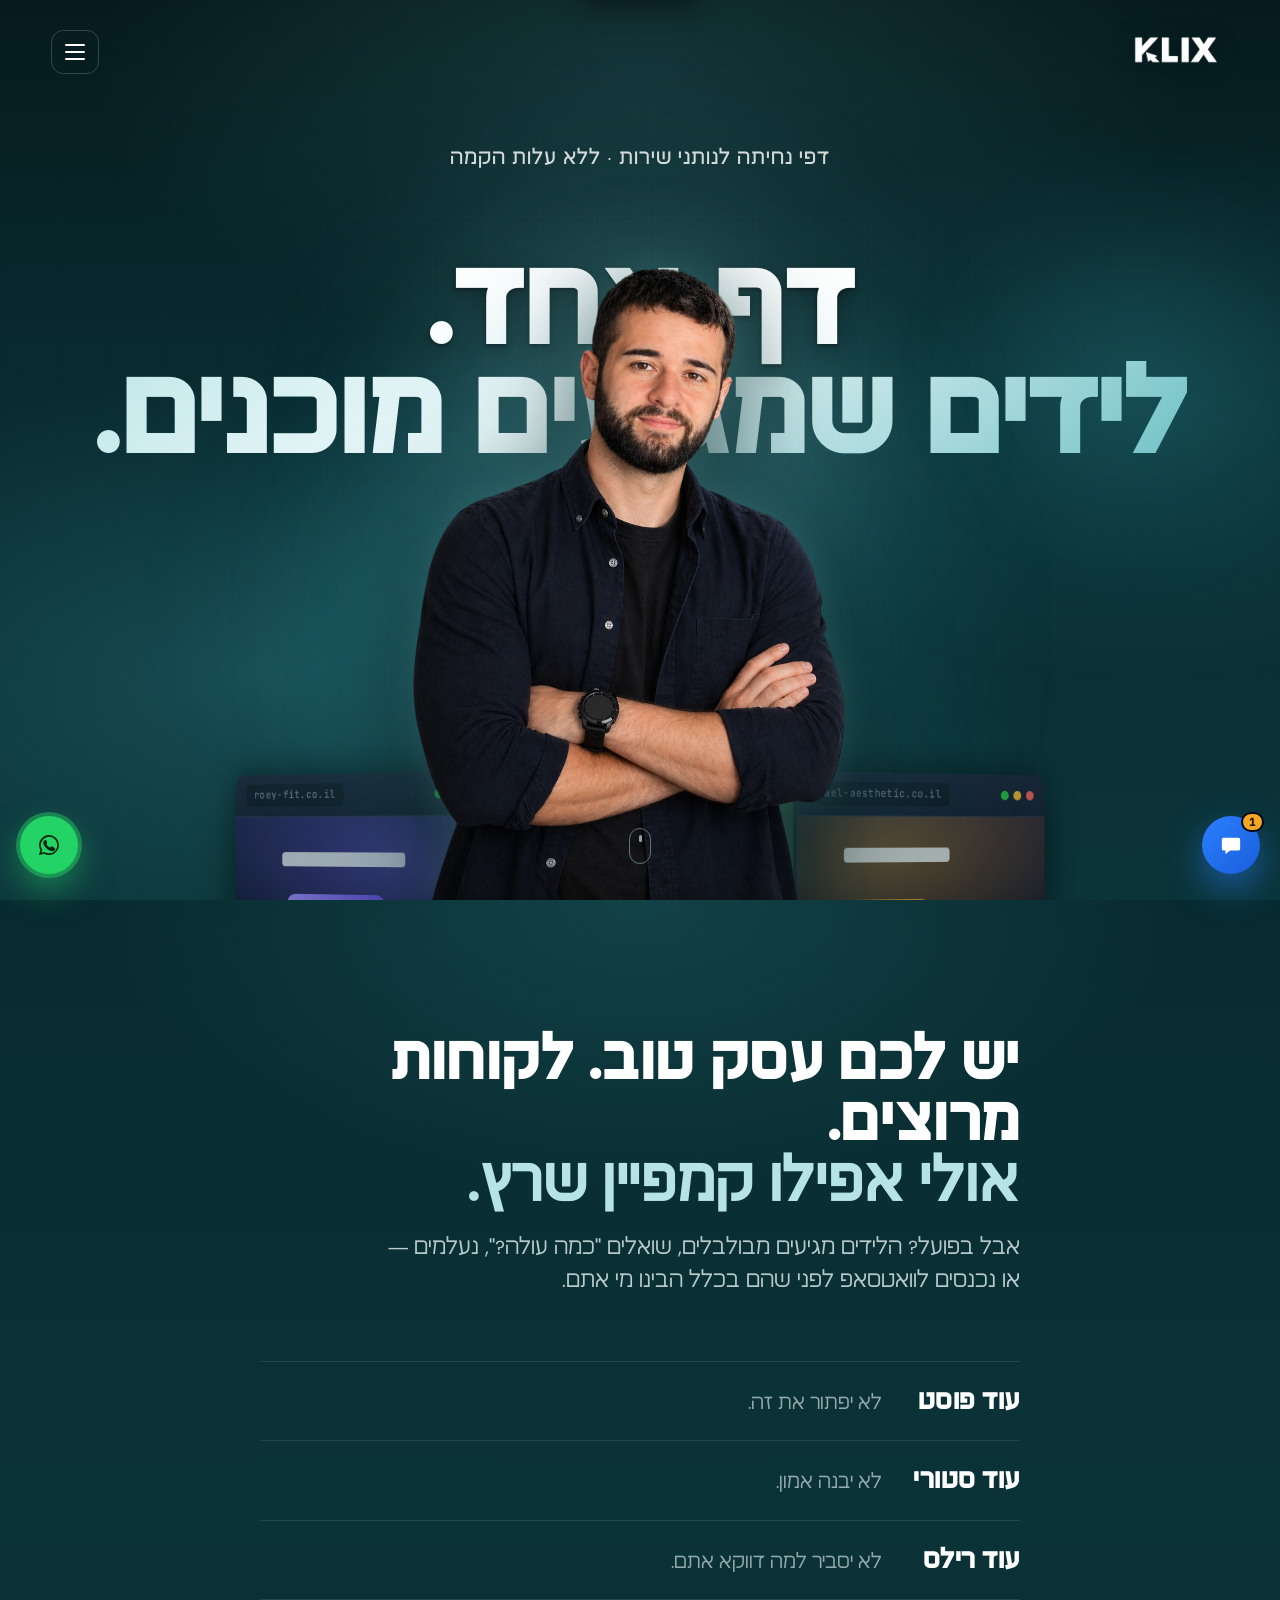
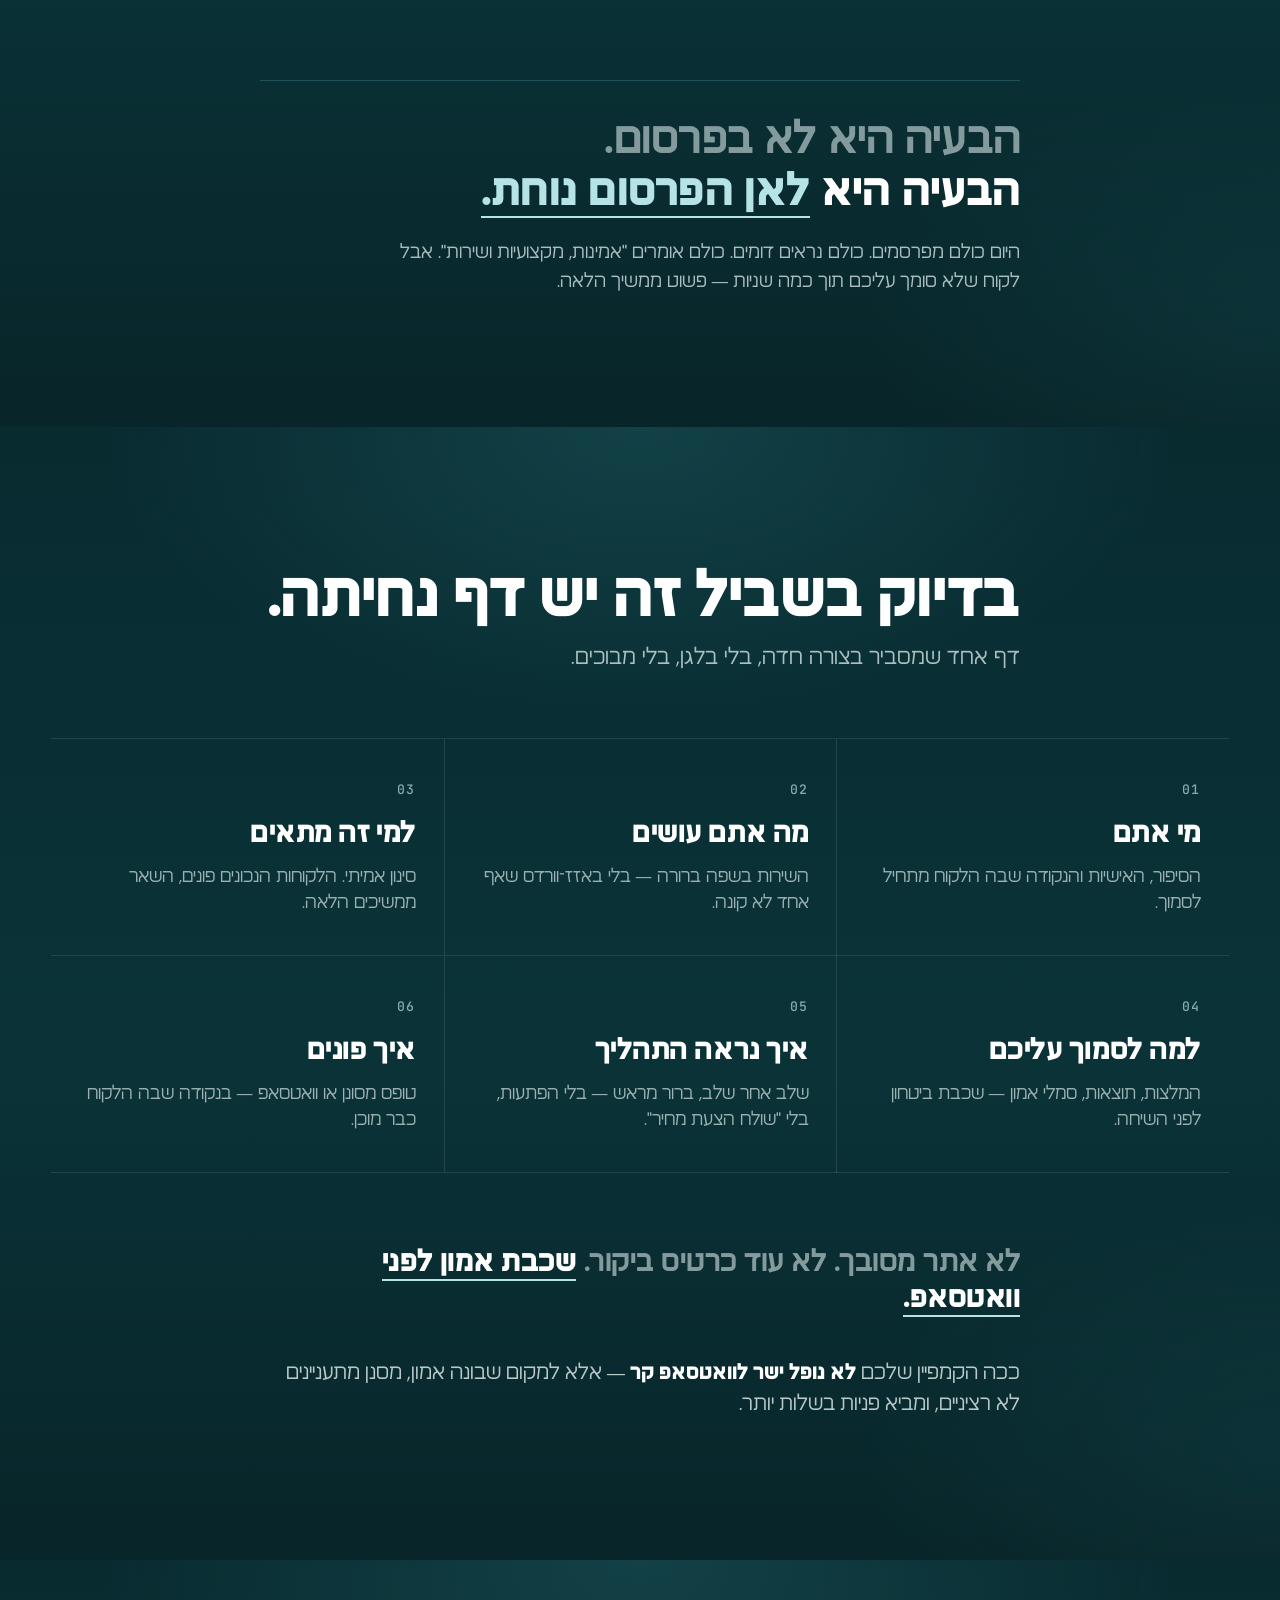
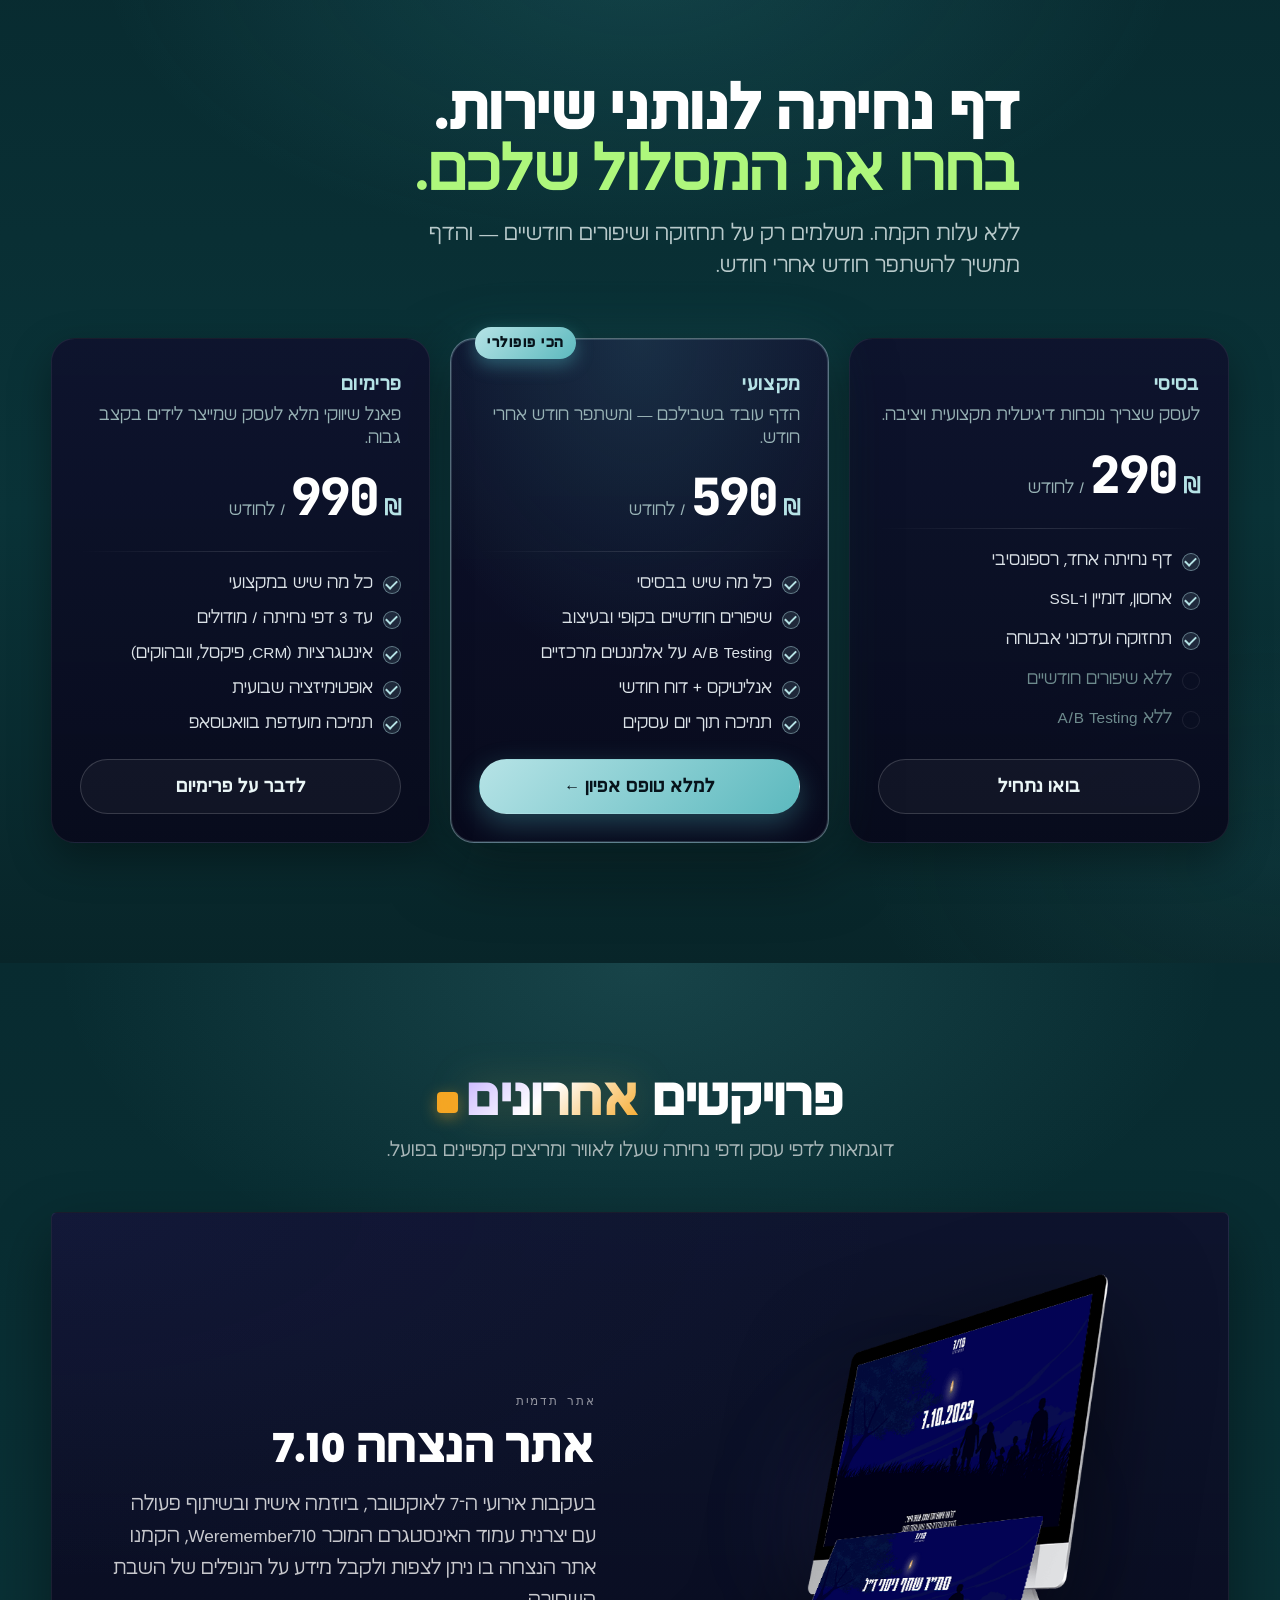
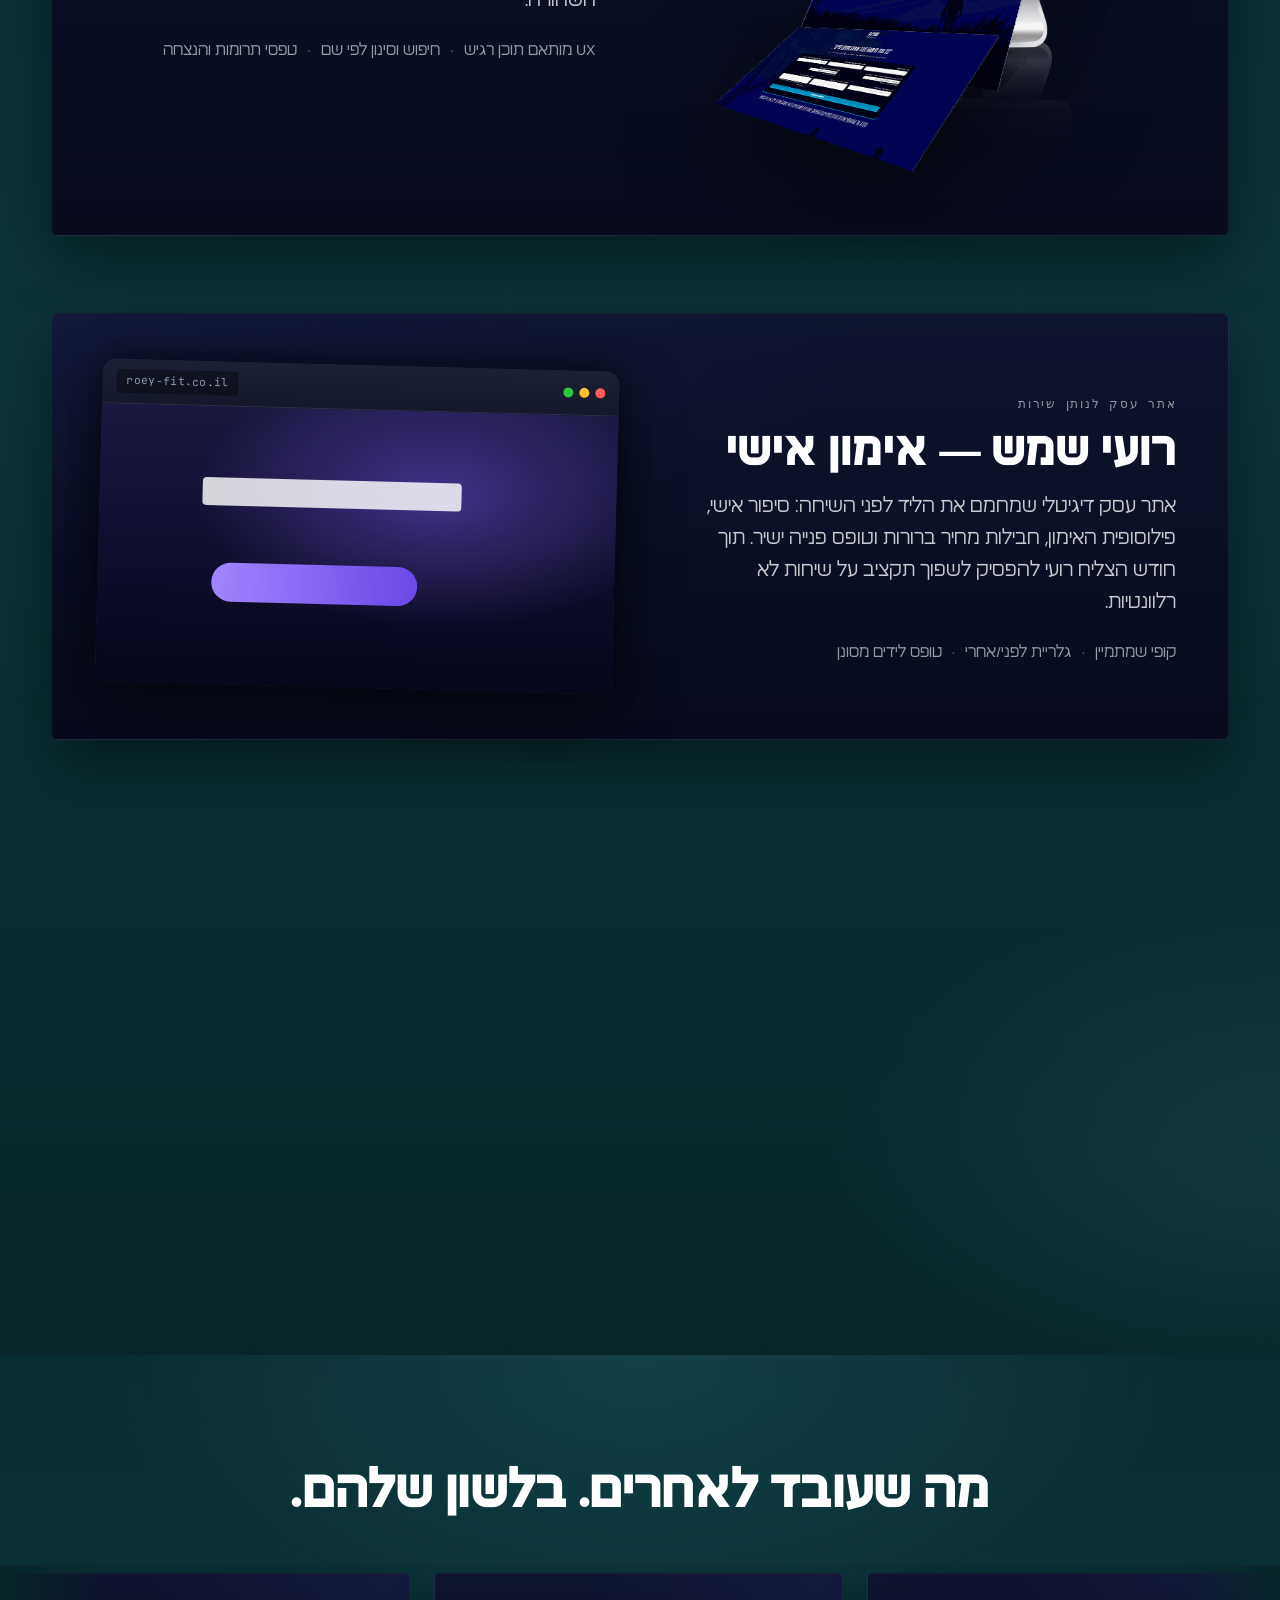
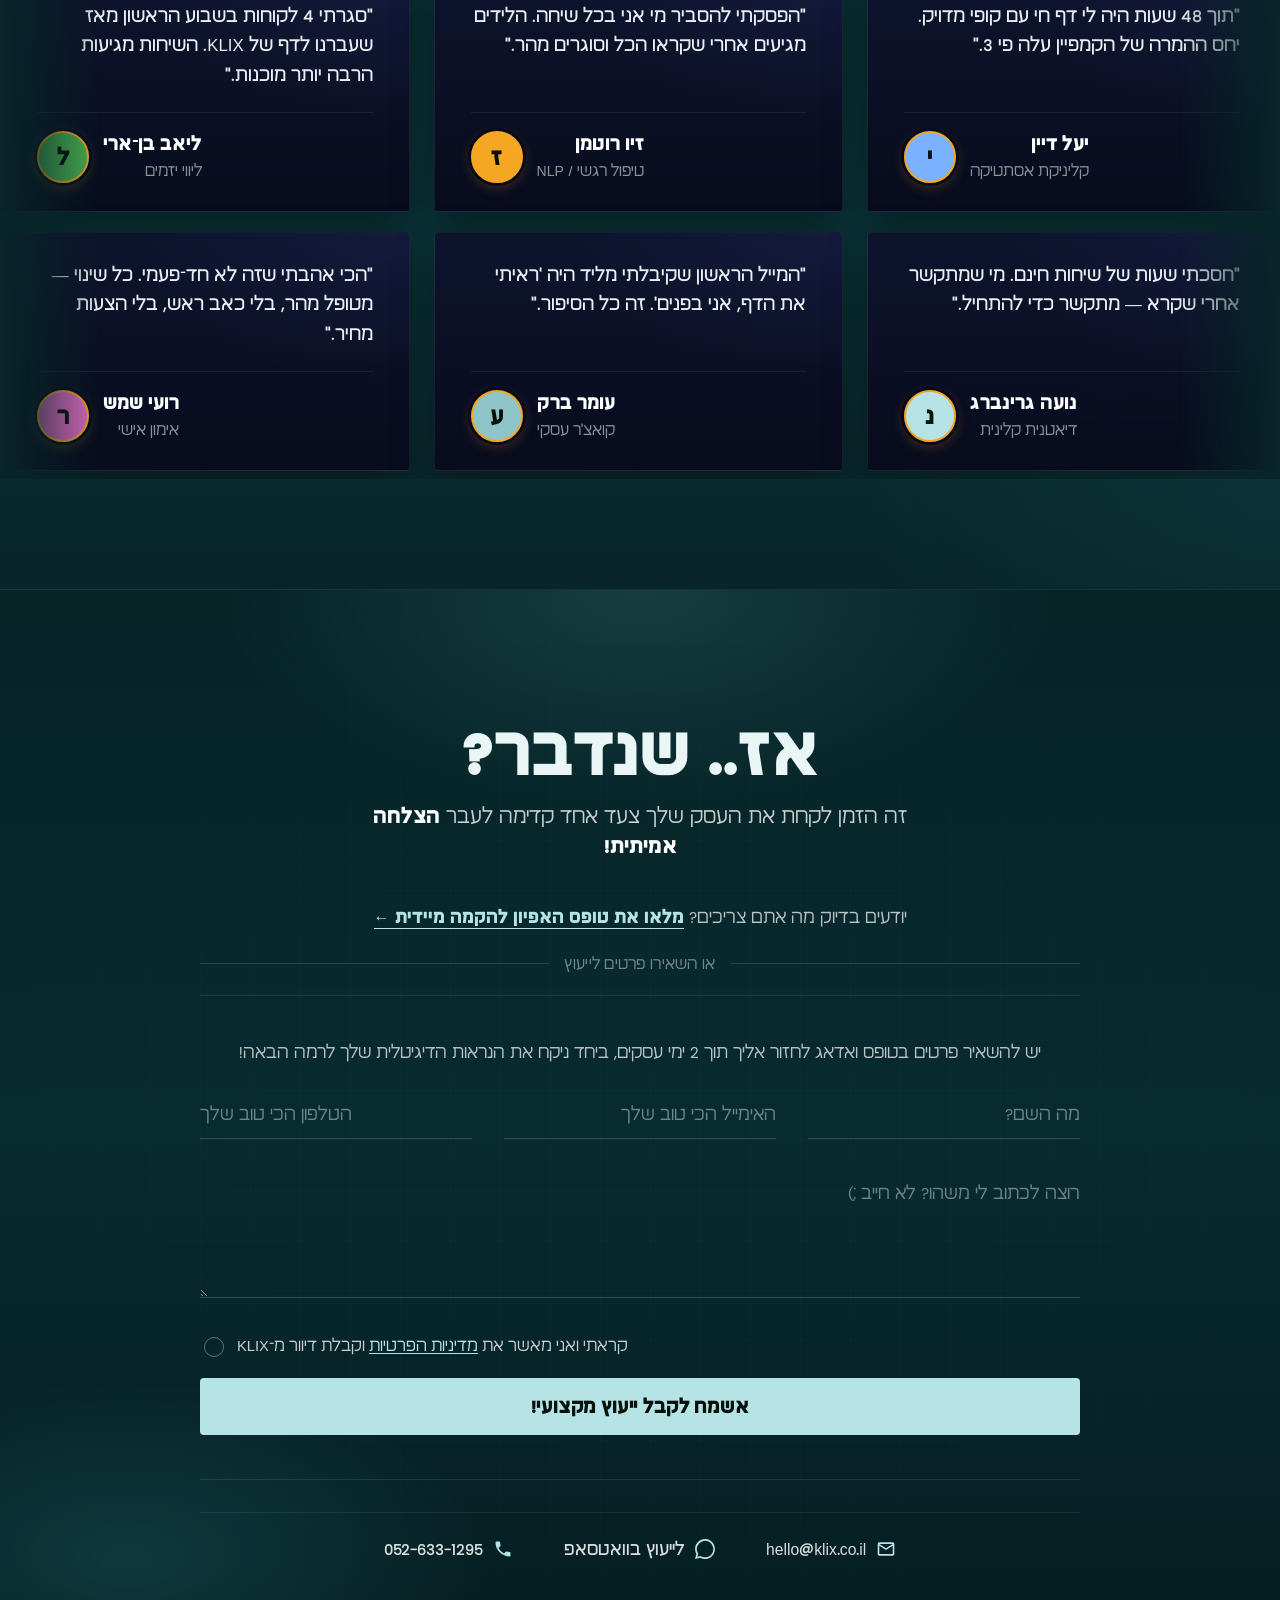
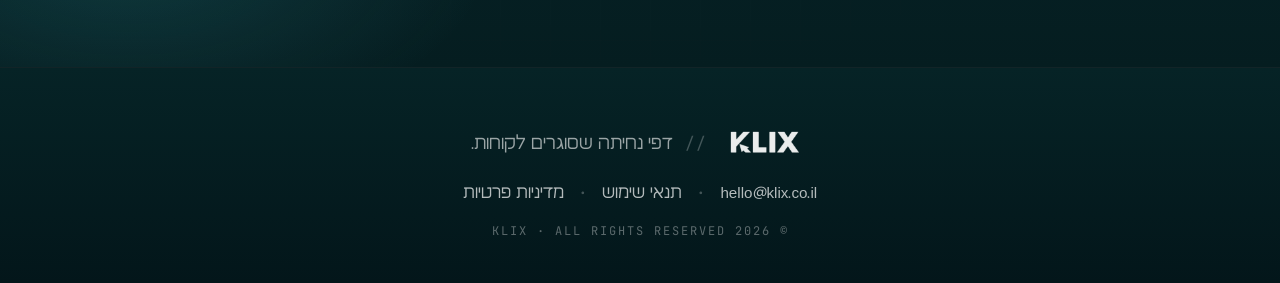
==== commit 14528660: "over30: testimonial marquee + 3-tier pricing section - Replace static testimonials grid with two-row" ====
--- a/over30/index.html
+++ b/over30/index.html
@@ -14,7 +14,7 @@
       href="https://fonts.googleapis.com/css2?family=JetBrains+Mono:wght@400;500;700&display=swap"
       rel="stylesheet"
     />
-    <link rel="stylesheet" href="./style.css?v=48" />
+    <link rel="stylesheet" href="./style.css?v=54" />
   </head>
   <body>
     <a class="skip-link" href="#main">דלג לתוכן</a>
@@ -64,7 +64,6 @@
         <a href="#offer">המודל</a>
         <a href="#projects">פרויקטים אחרונים</a>
         <a href="#testi">המלצות לקוחות</a>
-        <a href="#brief">טופס אפיון</a>
         <a href="#contact" class="menu-overlay__cta">השאר פרטים ←</a>
       </nav>
     </div>
@@ -138,12 +137,17 @@
           <div class="browser__screen browser__screen--3"></div>
         </div>
       </div>
+
+      <a class="hero__scroll" href="#why" aria-label="גלול למטה">
+        <span class="hero__scroll-mouse" aria-hidden="true">
+          <span class="hero__scroll-wheel"></span>
+        </span>
+      </a>
     </section>
 
     <section class="section argument" id="why" aria-labelledby="why-heading">
       <div class="container">
         <div class="argument__intro" data-reveal>
-          <span class="argument__kicker">לנותני שירות</span>
           <h2 id="why-heading" class="argument__title">
             יש לכם עסק טוב. לקוחות מרוצים.
             <span class="argument__title-accent">אולי אפילו קמפיין שרץ.</span>
@@ -155,18 +159,15 @@
         </div>
 
         <ul class="argument__nope" data-reveal data-delay="120" aria-label="מה לא יפתור את זה">
-          <li class="argument__nope-card">
-            <span class="argument__nope-x" aria-hidden="true">×</span>
+          <li class="argument__nope-row">
             <strong>עוד פוסט</strong>
             <span>לא יפתור את זה.</span>
           </li>
-          <li class="argument__nope-card">
-            <span class="argument__nope-x" aria-hidden="true">×</span>
+          <li class="argument__nope-row">
             <strong>עוד סטורי</strong>
             <span>לא יבנה אמון.</span>
           </li>
-          <li class="argument__nope-card">
-            <span class="argument__nope-x" aria-hidden="true">×</span>
+          <li class="argument__nope-row">
             <strong>עוד רילס</strong>
             <span>לא יסביר למה דווקא אתם.</span>
           </li>
@@ -187,10 +188,9 @@
 
     <section class="section solution" id="solution" aria-labelledby="solution-heading">
       <div class="container">
-        <div class="section__head section__head--accent" data-reveal>
-          <span class="solution__kicker">בדיוק בשביל זה</span>
-          <h2 id="solution-heading">יש <span class="ink">דף נחיתה</span><span class="dot-mark" aria-hidden="true"></span></h2>
-          <p class="section__sub">דף אחד שמסביר בצורה חדה, בלי בלגן, בלי מבוכים.</p>
+        <div class="solution__head" data-reveal>
+          <h2 id="solution-heading">בדיוק בשביל זה יש דף נחיתה.</h2>
+          <p class="solution__sub">דף אחד שמסביר בצורה חדה, בלי בלגן, בלי מבוכים.</p>
         </div>
 
         <ol class="solution__grid" aria-label="מה דף הנחיתה עושה">
@@ -226,11 +226,10 @@
           </li>
         </ol>
 
-        <div class="solution__verdict" data-reveal>
-          <span class="solution__verdict-pill solution__verdict-pill--no">לא אתר מסובך</span>
-          <span class="solution__verdict-pill solution__verdict-pill--no">לא עוד כרטיס ביקור</span>
-          <span class="solution__verdict-pill solution__verdict-pill--yes">שכבת אמון לפני וואטסאפ</span>
-        </div>
+        <p class="solution__verdict" data-reveal>
+          לא אתר מסובך. לא עוד כרטיס ביקור.
+          <strong>שכבת אמון לפני וואטסאפ.</strong>
+        </p>
 
         <p class="solution__outcome" data-reveal>
           ככה הקמפיין שלכם <strong>לא נופל ישר לוואטסאפ קר</strong> — אלא למקום
@@ -241,49 +240,83 @@
 
     <section class="section offer" id="offer" aria-labelledby="offer-heading">
       <div class="container">
-        <div class="offer__card" data-reveal>
-          <div class="offer__glow" aria-hidden="true"></div>
-          <span class="offer__kicker">המודל</span>
+        <div class="offer__head" data-reveal>
           <h2 id="offer-heading" class="offer__title">
             דף נחיתה לנותני שירות.
-            <span class="offer__title-accent">ללא עלות הקמה.</span>
+            <span class="offer__title-accent">בחרו את המסלול שלכם.</span>
           </h2>
           <p class="offer__sub">
-            משלמים רק על תחזוקה ושיפורים חודשיים — אז הדף ממשיך להשתפר חודש אחרי
-            חודש, ולא נשאר תקוע על מה שעבד לפני שנה.
+            ללא עלות הקמה. משלמים רק על תחזוקה ושיפורים חודשיים — והדף ממשיך
+            להשתפר חודש אחרי חודש.
           </p>
-
-          <ul class="offer__pills" aria-label="מה כלול">
-            <li class="offer__pill">
-              <span class="offer__pill-icon" aria-hidden="true">∅</span>
-              <strong>0₪ הקמה</strong>
-              <span>אתם לא משלמים מראש על משהו שלא נבחן בשטח.</span>
-            </li>
-            <li class="offer__pill">
-              <span class="offer__pill-icon" aria-hidden="true">↻</span>
-              <strong>תחזוקה חודשית</strong>
-              <span>הדף תמיד עולה, מאובטח ומעודכן — בלי שתחשבו על זה.</span>
-            </li>
-            <li class="offer__pill">
-              <span class="offer__pill-icon" aria-hidden="true">↑</span>
-              <strong>שיפורים שוטפים</strong>
-              <span>כל חודש משפרים מה שלא ממיר, מה שלא נקרא, ומה ששווה להוסיף.</span>
-            </li>
-          </ul>
-
-          <div class="offer__ctas">
+        </div>
+
+        <!-- TIERS: prices/features below are placeholders — update to your actual pricing. -->
+        <div class="tiers" data-reveal data-delay="100" aria-label="מסלולי תחזוקה">
+          <article class="tier">
+            <h3 class="tier__name">בסיסי</h3>
+            <p class="tier__tagline">לעסק שצריך נוכחות דיגיטלית מקצועית ויציבה.</p>
+            <div class="tier__amount">
+              <span class="tier__currency">₪</span>
+              <span class="tier__num">290</span>
+              <span class="tier__period">/ לחודש</span>
+            </div>
+            <div class="tier__divider" aria-hidden="true"></div>
+            <ul class="tier__list">
+              <li>דף נחיתה אחד, רספונסיבי</li>
+              <li>אחסון, דומיין ו־SSL</li>
+              <li>תחזוקה ועדכוני אבטחה</li>
+              <li class="tier__list-muted">ללא שיפורים חודשיים</li>
+              <li class="tier__list-muted">ללא A/B Testing</li>
+            </ul>
+            <a class="tier__cta" href="#contact">בואו נתחיל</a>
+          </article>
+
+          <article class="tier tier--featured">
+            <span class="tier__badge">הכי פופולרי</span>
+            <h3 class="tier__name">מקצועי</h3>
+            <p class="tier__tagline">הדף עובד בשבילכם — ומשתפר חודש אחרי חודש.</p>
+            <div class="tier__amount">
+              <span class="tier__currency">₪</span>
+              <span class="tier__num">590</span>
+              <span class="tier__period">/ לחודש</span>
+            </div>
+            <div class="tier__divider" aria-hidden="true"></div>
+            <ul class="tier__list">
+              <li>כל מה שיש בבסיסי</li>
+              <li>שיפורים חודשיים בקופי ובעיצוב</li>
+              <li>A/B Testing על אלמנטים מרכזיים</li>
+              <li>אנליטיקס + דוח חודשי</li>
+              <li>תמיכה תוך יום עסקים</li>
+            </ul>
             <a
-              class="offer__cta offer__cta--primary"
+              class="tier__cta"
               href="https://tally.so/r/gDQO9N"
               target="_blank"
               rel="noopener noreferrer"
             >
-              להקמה מיידית — מלאו טופס אפיון ←
+              למלא טופס אפיון ←
             </a>
-            <a class="offer__cta offer__cta--ghost" href="#contact">
-              מעדיפים לדבר קודם?
-            </a>
-          </div>
+          </article>
+
+          <article class="tier">
+            <h3 class="tier__name">פרימיום</h3>
+            <p class="tier__tagline">פאנל שיווקי מלא לעסק שמייצר לידים בקצב גבוה.</p>
+            <div class="tier__amount">
+              <span class="tier__currency">₪</span>
+              <span class="tier__num">990</span>
+              <span class="tier__period">/ לחודש</span>
+            </div>
+            <div class="tier__divider" aria-hidden="true"></div>
+            <ul class="tier__list">
+              <li>כל מה שיש במקצועי</li>
+              <li>עד 3 דפי נחיתה / מודולים</li>
+              <li>אינטגרציות (CRM, פיקסל, וובהוקים)</li>
+              <li>אופטימיזציה שבועית</li>
+              <li>תמיכה מועדפת בוואטסאפ</li>
+            </ul>
+            <a class="tier__cta" href="#contact">לדבר על פרימיום</a>
+          </article>
         </div>
       </div>
     </section>
@@ -383,59 +416,139 @@
         <div class="section__head" data-reveal>
           <h2 id="testi-heading">מה שעובד לאחרים. בלשון שלהם.</h2>
         </div>
-        <div class="testi__grid">
-          <article class="tcard" data-reveal>
-            <p>
-              "סגרתי 4 לקוחות בשבוע הראשון מאז שעברנו לדף של KLIX. השיחות
-              מגיעות הרבה יותר מוכנות."
-            </p>
-            <footer class="tcard__foot">
-              <div class="tcard__av" style="--ava:#4caf50">ל</div>
-              <div class="tcard__who">
-                <strong>ליאב בן־ארי</strong>
-                <span>ליווי יזמים</span>
-              </div>
-            </footer>
-          </article>
-          <article class="tcard" data-reveal data-delay="80">
-            <p>
-              "הפסקתי להסביר מי אני בכל שיחה. הלידים מגיעים אחרי שקראו
-              הכל וסוגרים מהר."
-            </p>
-            <footer class="tcard__foot">
-              <div class="tcard__av" style="--ava:#f5a623">ז</div>
-              <div class="tcard__who">
-                <strong>זיו רוטמן</strong>
-                <span>טיפול רגשי / NLP</span>
-              </div>
-            </footer>
-          </article>
-          <article class="tcard" data-reveal data-delay="160">
-            <p>
-              "תוך 48 שעות היה לי דף חי עם קופי מדויק. יחס ההמרה של
-              הקמפיין עלה פי 3."
-            </p>
-            <footer class="tcard__foot">
-              <div class="tcard__av" style="--ava:#7bb2ff">י</div>
-              <div class="tcard__who">
-                <strong>יעל דיין</strong>
-                <span>קליניקת אסתטיקה</span>
-              </div>
-            </footer>
-          </article>
-          <article class="tcard" data-reveal data-delay="240">
-            <p>
-              "הכי אהבתי שזה לא חד־פעמי. כל שינוי — מטופל מהר, בלי
-              כאב ראש, בלי הצעות מחיר."
-            </p>
-            <footer class="tcard__foot">
-              <div class="tcard__av" style="--ava:#e06abf">ר</div>
-              <div class="tcard__who">
-                <strong>רועי שמש</strong>
-                <span>אימון אישי</span>
-              </div>
-            </footer>
-          </article>
+      </div>
+
+      <div
+        class="testi-marquee"
+        data-reveal
+        role="region"
+        aria-label="המלצות לקוחות"
+        tabindex="0"
+      >
+        <div class="testi-marquee__row">
+          <div class="testi-marquee__group">
+            <article class="tcard">
+              <p>"סגרתי 4 לקוחות בשבוע הראשון מאז שעברנו לדף של KLIX. השיחות מגיעות הרבה יותר מוכנות."</p>
+              <footer class="tcard__foot">
+                <div class="tcard__av" style="--ava:#4caf50">ל</div>
+                <div class="tcard__who"><strong>ליאב בן־ארי</strong><span>ליווי יזמים</span></div>
+              </footer>
+            </article>
+            <article class="tcard">
+              <p>"הפסקתי להסביר מי אני בכל שיחה. הלידים מגיעים אחרי שקראו הכל וסוגרים מהר."</p>
+              <footer class="tcard__foot">
+                <div class="tcard__av" style="--ava:#f5a623">ז</div>
+                <div class="tcard__who"><strong>זיו רוטמן</strong><span>טיפול רגשי / NLP</span></div>
+              </footer>
+            </article>
+            <article class="tcard">
+              <p>"תוך 48 שעות היה לי דף חי עם קופי מדויק. יחס ההמרה של הקמפיין עלה פי 3."</p>
+              <footer class="tcard__foot">
+                <div class="tcard__av" style="--ava:#7bb2ff">י</div>
+                <div class="tcard__who"><strong>יעל דיין</strong><span>קליניקת אסתטיקה</span></div>
+              </footer>
+            </article>
+            <article class="tcard">
+              <p>"הדף עושה את העבודה לפני השיחה — אני נכנסת לשיחה כשכבר יש לי לקוחה כמעט בפנים."</p>
+              <footer class="tcard__foot">
+                <div class="tcard__av" style="--ava:#5cd6dc">ש</div>
+                <div class="tcard__who"><strong>שני אזולאי</strong><span>סטודיו לעיצוב פנים</span></div>
+              </footer>
+            </article>
+          </div>
+          <div class="testi-marquee__group" aria-hidden="true">
+            <article class="tcard">
+              <p>"סגרתי 4 לקוחות בשבוע הראשון מאז שעברנו לדף של KLIX. השיחות מגיעות הרבה יותר מוכנות."</p>
+              <footer class="tcard__foot">
+                <div class="tcard__av" style="--ava:#4caf50">ל</div>
+                <div class="tcard__who"><strong>ליאב בן־ארי</strong><span>ליווי יזמים</span></div>
+              </footer>
+            </article>
+            <article class="tcard">
+              <p>"הפסקתי להסביר מי אני בכל שיחה. הלידים מגיעים אחרי שקראו הכל וסוגרים מהר."</p>
+              <footer class="tcard__foot">
+                <div class="tcard__av" style="--ava:#f5a623">ז</div>
+                <div class="tcard__who"><strong>זיו רוטמן</strong><span>טיפול רגשי / NLP</span></div>
+              </footer>
+            </article>
+            <article class="tcard">
+              <p>"תוך 48 שעות היה לי דף חי עם קופי מדויק. יחס ההמרה של הקמפיין עלה פי 3."</p>
+              <footer class="tcard__foot">
+                <div class="tcard__av" style="--ava:#7bb2ff">י</div>
+                <div class="tcard__who"><strong>יעל דיין</strong><span>קליניקת אסתטיקה</span></div>
+              </footer>
+            </article>
+            <article class="tcard">
+              <p>"הדף עושה את העבודה לפני השיחה — אני נכנסת לשיחה כשכבר יש לי לקוחה כמעט בפנים."</p>
+              <footer class="tcard__foot">
+                <div class="tcard__av" style="--ava:#5cd6dc">ש</div>
+                <div class="tcard__who"><strong>שני אזולאי</strong><span>סטודיו לעיצוב פנים</span></div>
+              </footer>
+            </article>
+          </div>
+        </div>
+
+        <div class="testi-marquee__row testi-marquee__row--reverse">
+          <div class="testi-marquee__group">
+            <article class="tcard">
+              <p>"הכי אהבתי שזה לא חד־פעמי. כל שינוי — מטופל מהר, בלי כאב ראש, בלי הצעות מחיר."</p>
+              <footer class="tcard__foot">
+                <div class="tcard__av" style="--ava:#e06abf">ר</div>
+                <div class="tcard__who"><strong>רועי שמש</strong><span>אימון אישי</span></div>
+              </footer>
+            </article>
+            <article class="tcard">
+              <p>"המייל הראשון שקיבלתי מליד היה 'ראיתי את הדף, אני בפנים'. זה כל הסיפור."</p>
+              <footer class="tcard__foot">
+                <div class="tcard__av" style="--ava:#8ec4c8">ע</div>
+                <div class="tcard__who"><strong>עומר ברק</strong><span>קואצ'ר עסקי</span></div>
+              </footer>
+            </article>
+            <article class="tcard">
+              <p>"חסכתי שעות של שיחות חינם. מי שמתקשר אחרי שקרא — מתקשר כדי להתחיל."</p>
+              <footer class="tcard__foot">
+                <div class="tcard__av" style="--ava:#b6e3e6">נ</div>
+                <div class="tcard__who"><strong>נועה גרינברג</strong><span>דיאטנית קלינית</span></div>
+              </footer>
+            </article>
+            <article class="tcard">
+              <p>"היה לי דף ישן שלא הביא כלום. תוך שבוע ראיתי לידים ראויים שמגיעים לבד."</p>
+              <footer class="tcard__foot">
+                <div class="tcard__av" style="--ava:#f0c14a">ד</div>
+                <div class="tcard__who"><strong>דניאל חדד</strong><span>שיפוצניק עסקי</span></div>
+              </footer>
+            </article>
+          </div>
+          <div class="testi-marquee__group" aria-hidden="true">
+            <article class="tcard">
+              <p>"הכי אהבתי שזה לא חד־פעמי. כל שינוי — מטופל מהר, בלי כאב ראש, בלי הצעות מחיר."</p>
+              <footer class="tcard__foot">
+                <div class="tcard__av" style="--ava:#e06abf">ר</div>
+                <div class="tcard__who"><strong>רועי שמש</strong><span>אימון אישי</span></div>
+              </footer>
+            </article>
+            <article class="tcard">
+              <p>"המייל הראשון שקיבלתי מליד היה 'ראיתי את הדף, אני בפנים'. זה כל הסיפור."</p>
+              <footer class="tcard__foot">
+                <div class="tcard__av" style="--ava:#8ec4c8">ע</div>
+                <div class="tcard__who"><strong>עומר ברק</strong><span>קואצ'ר עסקי</span></div>
+              </footer>
+            </article>
+            <article class="tcard">
+              <p>"חסכתי שעות של שיחות חינם. מי שמתקשר אחרי שקרא — מתקשר כדי להתחיל."</p>
+              <footer class="tcard__foot">
+                <div class="tcard__av" style="--ava:#b6e3e6">נ</div>
+                <div class="tcard__who"><strong>נועה גרינברג</strong><span>דיאטנית קלינית</span></div>
+              </footer>
+            </article>
+            <article class="tcard">
+              <p>"היה לי דף ישן שלא הביא כלום. תוך שבוע ראיתי לידים ראויים שמגיעים לבד."</p>
+              <footer class="tcard__foot">
+                <div class="tcard__av" style="--ava:#f0c14a">ד</div>
+                <div class="tcard__who"><strong>דניאל חדד</strong><span>שיפוצניק עסקי</span></div>
+              </footer>
+            </article>
+          </div>
         </div>
       </div>
     </section>
@@ -451,19 +564,16 @@
           </p>
         </header>
 
-        <a
-          class="contact__fasttrack"
-          href="https://tally.so/r/gDQO9N"
-          target="_blank"
-          rel="noopener noreferrer"
-        >
-          <span class="contact__fasttrack-badge" aria-hidden="true">⚡</span>
-          <span class="contact__fasttrack-text">
-            <strong>יודעים בדיוק מה אתם צריכים?</strong>
-            <span>מלאו את טופס האפיון ונתחיל בהקמה מיידית של דף הנחיתה.</span>
-          </span>
-          <span class="contact__fasttrack-cta" aria-hidden="true">להקמה מיידית ←</span>
-        </a>
+        <p class="contact__fasttrack-line">
+          יודעים בדיוק מה אתם צריכים?
+          <a
+            href="https://tally.so/r/gDQO9N"
+            target="_blank"
+            rel="noopener noreferrer"
+          >
+            מלאו את טופס האפיון להקמה מיידית ←
+          </a>
+        </p>
 
         <div class="contact__divider" aria-hidden="true">
           <span>או השאירו פרטים לייעוץ</span>
@@ -543,29 +653,6 @@
       </div>
     </section>
 
-    <section class="section brief" id="brief" aria-labelledby="brief-heading">
-      <div class="container">
-        <div class="section__head" data-reveal>
-          <span class="brief__kicker">להקמה מיידית</span>
-          <h2 id="brief-heading">טופס אפיון לדף הנחיתה</h2>
-          <p class="section__sub">
-            ממלאים, ואני מתחיל לבנות את הדף שלכם — בלי להמתין לשיחת מבוא.
-          </p>
-        </div>
-        <div class="brief__embed" data-reveal>
-          <iframe
-            data-tally-src="https://tally.so/embed/gDQO9N?alignLeft=1&hideTitle=1&transparentBackground=1&dynamicHeight=1"
-            loading="lazy"
-            width="100%"
-            height="800"
-            frameborder="0"
-            marginheight="0"
-            marginwidth="0"
-            title="טופס אפיון להקמה מיידית"
-          ></iframe>
-        </div>
-      </div>
-    </section>
     </main>
 
     <footer class="foot">
@@ -593,7 +680,6 @@
       </div>
     </footer>
 
-    <script async src="https://tally.so/widgets/embed.js"></script>
     <script src="./script.js?v=7"></script>
   </body>
 </html>
--- a/over30/style.css
+++ b/over30/style.css
@@ -83,6 +83,11 @@
 
   --shadow-1: 0 16px 56px rgba(0, 0, 0, 0.55);
   --shadow-2: 0 32px 100px rgba(0, 0, 0, 0.65);
+
+  /* Easing tokens — unified motion language */
+  --ease-out: cubic-bezier(0.22, 1, 0.36, 1);
+  --ease-in-out: cubic-bezier(0.65, 0, 0.35, 1);
+  --ease-spring: cubic-bezier(0.34, 1.56, 0.64, 1);
   --shadow-card: 0 24px 64px rgba(0, 0, 0, 0.5);
   --glow-teal: 0 0 80px rgba(0, 200, 150, 0.12);
   --glass: linear-gradient(
@@ -113,6 +118,10 @@
   html {
     scroll-behavior: smooth;
   }
+}
+
+html {
+  scroll-padding-top: clamp(64px, 8vh, 96px);
 }
 
 html,
@@ -1617,7 +1626,7 @@
     radial-gradient(140% 110% at 50% 0%, rgba(99, 102, 241, 0.08), transparent 55%),
     linear-gradient(180deg, rgba(15, 18, 45, 0.94) 0%, rgba(8, 10, 28, 0.96) 100%);
   border: 1px solid rgba(255, 255, 255, 0.07);
-  border-radius: 28px;
+  border-radius: 6px;
   padding: clamp(40px, 6vw, 64px) clamp(24px, 5vw, 56px);
   text-align: center;
   box-shadow:
@@ -2037,7 +2046,7 @@
     radial-gradient(120% 100% at 0% 0%, rgba(99, 102, 241, 0.06), transparent 60%),
     linear-gradient(180deg, rgba(15, 18, 45, 0.92) 0%, rgba(8, 10, 28, 0.96) 100%);
   border: 1px solid rgba(255, 255, 255, 0.07);
-  border-radius: 28px;
+  border-radius: 6px;
   padding: clamp(32px, 4vw, 56px);
   box-shadow: 0 24px 60px rgba(0, 0, 0, 0.4);
 }
@@ -2091,15 +2100,15 @@
 .project__kicker {
   display: inline-block;
   font-family: var(--ff-mono);
-  font-size: 0.85rem;
-  letter-spacing: 0.12em;
-  color: rgba(255, 255, 255, 0.6);
+  font-size: 0.78rem;
+  letter-spacing: 0.14em;
+  color: rgba(255, 255, 255, 0.55);
   text-transform: uppercase;
   margin-bottom: 14px;
-  padding: 6px 14px;
-  background: rgba(255, 255, 255, 0.05);
-  border: 1px solid rgba(255, 255, 255, 0.1);
-  border-radius: 999px;
+  padding: 0;
+  background: transparent;
+  border: 0;
+  border-radius: 0;
 }
 
 .project__title {
@@ -2129,11 +2138,17 @@
 
 .project__meta li {
   font-size: 0.88rem;
-  color: rgba(255, 255, 255, 0.7);
-  padding: 6px 12px;
-  border-radius: 999px;
-  background: rgba(174, 247, 124, 0.06);
-  border: 1px solid rgba(174, 247, 124, 0.18);
+  color: rgba(234, 246, 246, 0.62);
+  padding: 0;
+  background: transparent;
+  border: 0;
+  position: relative;
+}
+
+.project__meta li + li::before {
+  content: "·";
+  margin-inline-end: 10px;
+  color: rgba(255, 255, 255, 0.35);
 }
 
 .project__meta strong {
@@ -2184,7 +2199,7 @@
     radial-gradient(120% 120% at 100% 0%, rgba(99, 102, 241, 0.08), transparent 55%),
     linear-gradient(180deg, rgba(15, 18, 45, 0.92) 0%, rgba(8, 10, 28, 0.95) 100%);
   border: 1px solid rgba(255, 255, 255, 0.07);
-  border-radius: 22px;
+  border-radius: 4px;
   padding: 28px clamp(24px, 3vw, 36px);
   display: flex;
   flex-direction: column;
@@ -2261,6 +2276,111 @@
   }
 }
 
+/* ---------- TESTIMONIAL MARQUEE (two-row infinite) ---------- */
+.testi-marquee {
+  position: relative;
+  width: 100%;
+  overflow: hidden;
+  margin-top: clamp(28px, 5vw, 44px);
+  padding-block: 8px;
+  /* Force LTR layout so cards flow predictably; card text stays RTL */
+  direction: ltr;
+  --tm-gap: 24px;
+  --tm-duration: 55s;
+  --tm-duration-2: 70s;
+}
+
+.testi-marquee .tcard {
+  direction: rtl;
+}
+
+.testi-marquee__row {
+  display: flex;
+  width: max-content;
+  animation: tm-scroll var(--tm-duration) linear infinite;
+  will-change: transform;
+}
+
+.testi-marquee__row + .testi-marquee__row {
+  margin-top: 20px;
+}
+
+.testi-marquee__row--reverse {
+  animation-name: tm-scroll;
+  animation-direction: reverse;
+  animation-duration: var(--tm-duration-2);
+}
+
+.testi-marquee:hover .testi-marquee__row,
+.testi-marquee:focus-within .testi-marquee__row {
+  animation-play-state: paused;
+}
+
+.testi-marquee__group {
+  display: flex;
+  gap: var(--tm-gap);
+  padding-inline-end: var(--tm-gap);
+  flex-shrink: 0;
+}
+
+.testi-marquee .tcard {
+  width: clamp(280px, 32vw, 420px);
+  flex-shrink: 0;
+  margin: 0;
+}
+
+@keyframes tm-scroll {
+  from { transform: translate3d(0, 0, 0); }
+  to   { transform: translate3d(-50%, 0, 0); }
+}
+
+.testi-marquee::before,
+.testi-marquee::after {
+  content: "";
+  position: absolute;
+  top: 0;
+  bottom: 0;
+  width: clamp(40px, 8vw, 120px);
+  pointer-events: none;
+  z-index: 2;
+}
+
+.testi-marquee::before {
+  left: 0;
+  background: linear-gradient(to right, var(--bg) 0%, rgba(8, 37, 41, 0) 100%);
+}
+
+.testi-marquee::after {
+  right: 0;
+  background: linear-gradient(to left, var(--bg) 0%, rgba(8, 37, 41, 0) 100%);
+}
+
+@media (max-width: 820px) {
+  .testi-marquee {
+    --tm-gap: 16px;
+    --tm-duration: 40s;
+    --tm-duration-2: 50s;
+  }
+  .testi-marquee .tcard {
+    width: clamp(260px, 80vw, 320px);
+    padding: 22px;
+  }
+}
+
+@media (prefers-reduced-motion: reduce) {
+  .testi-marquee {
+    overflow-x: auto;
+    scroll-snap-type: x mandatory;
+    -webkit-overflow-scrolling: touch;
+  }
+  .testi-marquee__row {
+    animation: none;
+  }
+  .testi-marquee .tcard {
+    scroll-snap-align: start;
+  }
+}
+
 /* ---------- PRICING ---------- */
 .pricing {
   background: transparent;
@@ -2366,6 +2486,214 @@
   font-family: var(--ff-body);
 }
 
+/* ---------- 3-TIER PRICING ---------- */
+.tiers {
+  display: grid;
+  grid-template-columns: repeat(3, 1fr);
+  gap: 20px;
+  align-items: stretch;
+  margin-top: clamp(28px, 5vw, 44px);
+}
+
+.tier {
+  position: relative;
+  display: flex;
+  flex-direction: column;
+  background:
+    linear-gradient(180deg, rgba(15, 18, 45, 0.92) 0%, rgba(8, 10, 28, 0.95) 100%);
+  border: 1px solid rgba(255, 255, 255, 0.07);
+  border-radius: var(--radius-l);
+  padding: 32px 28px 28px;
+  backdrop-filter: blur(10px);
+  -webkit-backdrop-filter: blur(10px);
+  box-shadow: 0 16px 40px rgba(0, 0, 0, 0.35);
+  transition: transform 0.25s var(--ease-out), border-color 0.25s var(--ease-out), box-shadow 0.25s var(--ease-out);
+}
+
+.tier:hover {
+  transform: translateY(-3px);
+  border-color: rgba(255, 255, 255, 0.14);
+}
+
+.tier--featured {
+  border-color: rgba(182, 227, 230, 0.45);
+  background:
+    radial-gradient(120% 120% at 50% 0%, rgba(92, 214, 220, 0.14), transparent 55%),
+    linear-gradient(180deg, rgba(15, 18, 45, 0.95) 0%, rgba(8, 10, 28, 0.98) 100%);
+  box-shadow:
+    0 24px 64px rgba(0, 0, 0, 0.5),
+    0 0 0 1px rgba(182, 227, 230, 0.18) inset,
+    0 0 64px rgba(92, 214, 220, 0.12);
+}
+
+.tier--featured:hover {
+  transform: translateY(-6px);
+}
+
+.tier__badge {
+  position: absolute;
+  top: -12px;
+  inset-inline-end: 24px;
+  background: linear-gradient(135deg, var(--accent) 0%, var(--accent-mid) 100%);
+  color: #06121a;
+  font-weight: 800;
+  font-size: 0.78rem;
+  letter-spacing: 0.04em;
+  padding: 6px 12px;
+  border-radius: 999px;
+  box-shadow: 0 6px 18px rgba(92, 214, 220, 0.35);
+}
+
+.tier__name {
+  margin: 0 0 6px;
+  font-size: 1.05rem;
+  font-weight: 700;
+  color: var(--accent);
+  letter-spacing: 0.02em;
+}
+
+.tier__tagline {
+  margin: 0 0 22px;
+  color: var(--muted);
+  font-size: 0.95rem;
+  line-height: 1.5;
+}
+
+.tier__amount {
+  display: flex;
+  align-items: baseline;
+  gap: 6px;
+  font-family: var(--ff-mono);
+  line-height: 1;
+  margin-bottom: 6px;
+}
+
+.tier__currency {
+  font-size: 1.4rem;
+  color: var(--accent);
+  font-weight: 700;
+}
+
+.tier__num {
+  font-size: clamp(2.4rem, 5vw, 3.2rem);
+  font-weight: 800;
+  color: #fff;
+  letter-spacing: -0.04em;
+}
+
+.tier__period {
+  color: var(--muted);
+  font-size: 0.95rem;
+  font-family: var(--ff-body);
+}
+
+.tier__divider {
+  height: 1px;
+  background: linear-gradient(90deg, transparent, rgba(255, 255, 255, 0.12), transparent);
+  margin: 22px 0 20px;
+}
+
+.tier__list {
+  list-style: none;
+  padding: 0;
+  margin: 0 0 24px;
+  display: grid;
+  gap: 12px;
+  flex: 1;
+}
+
+.tier__list li {
+  position: relative;
+  padding-inline-start: 28px;
+  color: #dce3e8;
+  font-size: 0.96rem;
+  line-height: 1.5;
+}
+
+.tier__list li::before {
+  content: "";
+  position: absolute;
+  inset-inline-start: 0;
+  top: 4px;
+  width: 18px;
+  height: 18px;
+  border-radius: 50%;
+  background: rgba(182, 227, 230, 0.12);
+  box-shadow: inset 0 0 0 1px rgba(182, 227, 230, 0.45);
+}
+
+.tier__list li::after {
+  content: "";
+  position: absolute;
+  inset-inline-start: 4px;
+  top: 8px;
+  width: 9px;
+  height: 5px;
+  border-left: 2px solid var(--accent);
+  border-bottom: 2px solid var(--accent);
+  transform: rotate(-45deg);
+}
+
+.tier__list li.tier__list-muted {
+  color: var(--muted-2);
+}
+
+.tier__list li.tier__list-muted::before {
+  background: transparent;
+  box-shadow: inset 0 0 0 1px rgba(255, 255, 255, 0.08);
+}
+
+.tier__list li.tier__list-muted::after {
+  display: none;
+}
+
+.tier__cta {
+  display: inline-flex;
+  align-items: center;
+  justify-content: center;
+  gap: 8px;
+  padding: 14px 20px;
+  border-radius: 999px;
+  font-weight: 700;
+  font-size: 1rem;
+  text-decoration: none;
+  transition: transform 0.2s var(--ease-out), background 0.2s var(--ease-out), border-color 0.2s var(--ease-out);
+  border: 1px solid rgba(255, 255, 255, 0.16);
+  background: rgba(255, 255, 255, 0.04);
+  color: var(--text);
+  margin-top: auto;
+}
+
+.tier__cta:hover {
+  transform: translateY(-1px);
+  border-color: var(--accent);
+  background: rgba(182, 227, 230, 0.08);
+}
+
+.tier--featured .tier__cta {
+  background: linear-gradient(135deg, var(--accent) 0%, var(--accent-mid) 100%);
+  color: #06121a;
+  border-color: transparent;
+  box-shadow: 0 10px 28px rgba(92, 214, 220, 0.28);
+}
+
+.tier--featured .tier__cta:hover {
+  transform: translateY(-2px);
+  box-shadow: 0 14px 36px rgba(92, 214, 220, 0.4);
+}
+
+@media (max-width: 980px) {
+  .tiers {
+    grid-template-columns: 1fr;
+    gap: 16px;
+    max-width: 480px;
+    margin-inline: auto;
+  }
+  .tier--featured {
+    order: -1;
+  }
+}
+
 /* ---------- FAQ ---------- */
 .faq {
   background: transparent;
@@ -2500,449 +2828,378 @@
     linear-gradient(180deg, #082b30 0%, #0a3338 50%, #082529 100%);
 }
 
+/* ───────── HERO SCROLL HINT ───────── */
+.hero__scroll {
+  position: absolute;
+  bottom: clamp(18px, 3.5vh, 34px);
+  left: 50%;
+  transform: translateX(-50%);
+  z-index: 6;
+  width: 28px;
+  height: 46px;
+  display: grid;
+  place-items: center;
+  border-radius: 999px;
+  text-decoration: none;
+  opacity: 0.7;
+  transition: opacity 0.35s var(--ease-out), transform 0.35s var(--ease-out);
+}
+
+.hero__scroll:hover,
+.hero__scroll:focus-visible {
+  opacity: 1;
+  outline: none;
+}
+
+.hero__scroll-mouse {
+  display: block;
+  width: 22px;
+  height: 36px;
+  border: 1.5px solid rgba(182, 227, 230, 0.65);
+  border-radius: 12px;
+  position: relative;
+}
+
+.hero__scroll-wheel {
+  position: absolute;
+  top: 6px;
+  left: 50%;
+  width: 3px;
+  height: 7px;
+  margin-left: -1.5px;
+  border-radius: 2px;
+  background: #b6e3e6;
+  animation: heroScroll 1.8s var(--ease-in-out) infinite;
+}
+
+@keyframes heroScroll {
+  0% { transform: translateY(0); opacity: 1; }
+  60% { transform: translateY(12px); opacity: 0; }
+  100% { transform: translateY(0); opacity: 0; }
+}
+
+@media (prefers-reduced-motion: reduce) {
+  .hero__scroll-wheel { animation: none; }
+}
+
 /* ───────── ARGUMENT (pain → pivot) ───────── */
 .argument {
   background:
-    radial-gradient(700px 400px at 12% 0%, rgba(120, 220, 225, 0.10), transparent 60%),
-    radial-gradient(600px 360px at 88% 100%, rgba(60, 170, 180, 0.10), transparent 60%),
+    radial-gradient(700px 400px at 12% 0%, rgba(120, 220, 225, 0.08), transparent 60%),
+    radial-gradient(600px 360px at 88% 100%, rgba(60, 170, 180, 0.08), transparent 60%),
     linear-gradient(180deg, #051d20 0%, #062326 50%, #051a1d 100%);
   padding: clamp(80px, 12vw, 130px) 0;
 }
 
 .argument__intro {
-  max-width: 880px;
-  margin: 0 auto clamp(36px, 5vw, 56px);
-  text-align: center;
-}
-
-.argument__kicker {
-  display: inline-block;
-  padding: 6px 14px;
-  border-radius: 999px;
-  background: rgba(120, 220, 225, 0.12);
-  border: 1px solid rgba(120, 220, 225, 0.32);
-  color: #b6e3e6;
-  font-size: 0.84rem;
-  font-weight: 700;
-  letter-spacing: 0.04em;
-  margin-bottom: 18px;
+  max-width: 760px;
+  margin: 0 auto clamp(40px, 6vw, 64px);
+  text-align: right;
 }
 
 .argument__title {
-  font-size: clamp(1.9rem, 4.4vw, 3rem);
-  line-height: 1.18;
-  letter-spacing: -0.02em;
+  font-size: clamp(2rem, 5vw, 3.4rem);
+  line-height: 1.12;
+  letter-spacing: -0.025em;
   color: #fff;
-  margin: 0 0 16px;
+  margin: 0 0 18px;
+  font-weight: 800;
 }
 
 .argument__title-accent {
   display: block;
-  background: linear-gradient(135deg, #b6e3e6 0%, #ffffff 50%, #5cb9be 100%);
-  -webkit-background-clip: text;
-  background-clip: text;
-  color: transparent;
+  color: #b6e3e6;
+  font-weight: 700;
 }
 
 .argument__sub {
-  margin: 0 auto;
+  margin: 0;
   max-width: 640px;
   color: rgba(234, 246, 246, 0.78);
-  font-size: clamp(1.02rem, 1.6vw, 1.18rem);
+  font-size: clamp(1.05rem, 1.7vw, 1.22rem);
   line-height: 1.7;
 }
 
 .argument__nope {
   list-style: none;
-  margin: 0 0 clamp(40px, 6vw, 70px);
+  margin: 0 0 clamp(48px, 7vw, 80px);
+  padding: 0;
+  max-width: 760px;
+  margin-left: auto;
+  margin-right: auto;
+}
+
+.argument__nope-row {
+  display: flex;
+  align-items: baseline;
+  gap: 18px;
+  padding: 20px 0;
+  border-top: 1px solid rgba(255, 255, 255, 0.10);
+  text-align: right;
+}
+
+.argument__nope-row:last-child {
+  border-bottom: 1px solid rgba(255, 255, 255, 0.10);
+}
+
+.argument__nope-row strong {
+  flex-shrink: 0;
+  color: #fff;
+  font-size: clamp(1.15rem, 2vw, 1.5rem);
+  font-weight: 800;
+  letter-spacing: -0.02em;
+  min-width: 120px;
+}
+
+.argument__nope-row span {
+  color: rgba(234, 246, 246, 0.62);
+  font-size: clamp(1rem, 1.5vw, 1.1rem);
+}
+
+.argument__pivot {
+  max-width: 760px;
+  margin: 0 auto;
+  text-align: right;
+  padding-top: clamp(20px, 3vw, 36px);
+  border-top: 1px solid rgba(120, 220, 225, 0.20);
+}
+
+.argument__pivot-line {
+  margin: 0;
+  font-size: clamp(1.6rem, 3.4vw, 2.4rem);
+  font-weight: 700;
+  line-height: 1.2;
+  color: rgba(234, 246, 246, 0.55);
+  letter-spacing: -0.02em;
+}
+
+.argument__pivot-line--strong {
+  color: #fff;
+  margin-top: 6px;
+  font-weight: 800;
+}
+
+.argument__pivot-mark {
+  color: #b6e3e6;
+  border-bottom: 2px solid currentColor;
+  padding-bottom: 2px;
+}
+
+.argument__pivot-sub {
+  margin: 24px 0 0;
+  max-width: 640px;
+  color: rgba(234, 246, 246, 0.72);
+  font-size: 1.02rem;
+  line-height: 1.75;
+}
+
+@media (max-width: 640px) {
+  .argument__nope-row { flex-direction: column; align-items: flex-end; gap: 4px; }
+  .argument__nope-row strong { min-width: 0; }
+}
+
+/* ───────── SOLUTION (what a landing page does) ───────── */
+.solution {
+  background:
+    radial-gradient(900px 500px at 50% 0%, rgba(120, 220, 225, 0.08), transparent 60%),
+    linear-gradient(180deg, #082529 0%, #0a3338 50%, #082b30 100%);
+  padding: clamp(90px, 12vw, 140px) 0;
+}
+
+.solution__head {
+  max-width: 760px;
+  margin: 0 auto clamp(40px, 6vw, 64px);
+  text-align: right;
+}
+
+.solution__head h2 {
+  margin: 0 0 14px;
+  font-size: clamp(2rem, 5vw, 3.4rem);
+  letter-spacing: -0.025em;
+  line-height: 1.12;
+  color: #fff;
+  font-weight: 800;
+}
+
+.solution__sub {
+  margin: 0;
+  color: rgba(234, 246, 246, 0.72);
+  font-size: clamp(1.05rem, 1.7vw, 1.18rem);
+  line-height: 1.7;
+}
+
+.solution__grid {
+  list-style: none;
+  margin: 0 0 clamp(48px, 7vw, 72px);
   padding: 0;
   display: grid;
   grid-template-columns: repeat(3, 1fr);
-  gap: clamp(14px, 2vw, 22px);
-}
-
-.argument__nope-card {
-  position: relative;
-  padding: clamp(20px, 2.6vw, 28px) clamp(18px, 2.4vw, 26px) clamp(20px, 2.6vw, 28px) clamp(56px, 6vw, 68px);
-  background: linear-gradient(180deg, rgba(15, 30, 32, 0.86) 0%, rgba(8, 22, 24, 0.92) 100%);
-  border: 1px solid rgba(255, 255, 255, 0.07);
-  border-radius: 16px;
-  text-align: right;
-  transition: transform 0.25s ease, border-color 0.25s ease, box-shadow 0.25s ease;
-}
-
-.argument__nope-card:hover {
-  transform: translateY(-3px);
-  border-color: rgba(120, 220, 225, 0.30);
-  box-shadow: 0 16px 36px rgba(0, 0, 0, 0.45);
-}
-
-.argument__nope-x {
-  position: absolute;
-  top: clamp(20px, 2.6vw, 28px);
-  right: auto;
-  left: clamp(18px, 2.4vw, 26px);
-  width: 32px;
-  height: 32px;
-  display: grid;
-  place-items: center;
-  border-radius: 8px;
-  background: rgba(220, 70, 80, 0.14);
-  border: 1px solid rgba(220, 70, 80, 0.32);
-  color: #ff8e8e;
-  font-size: 1.3rem;
-  font-weight: 800;
-  line-height: 1;
-}
-
-.argument__nope-card strong {
-  display: block;
-  color: #fff;
-  font-size: clamp(1.1rem, 1.8vw, 1.32rem);
-  font-weight: 800;
-  margin-bottom: 4px;
-}
-
-.argument__nope-card span {
-  color: rgba(234, 246, 246, 0.62);
-  font-size: 0.98rem;
-}
-
-.argument__pivot {
-  max-width: 880px;
-  margin: 0 auto;
-  text-align: center;
-  padding: clamp(34px, 5vw, 52px) clamp(22px, 4vw, 40px);
-  background:
-    radial-gradient(140% 100% at 50% 0%, rgba(120, 220, 225, 0.14), transparent 65%),
-    linear-gradient(180deg, rgba(20, 50, 54, 0.55) 0%, rgba(10, 30, 33, 0.55) 100%);
-  border: 1px solid rgba(120, 220, 225, 0.22);
-  border-radius: 24px;
-  box-shadow: 0 24px 60px rgba(0, 0, 0, 0.38);
-}
-
-.argument__pivot-line {
-  margin: 0;
-  font-size: clamp(1.4rem, 3vw, 2.1rem);
-  font-weight: 700;
-  line-height: 1.25;
-  color: rgba(234, 246, 246, 0.68);
-}
-
-.argument__pivot-line--strong {
-  color: #fff;
-  margin-top: 4px;
-}
-
-.argument__pivot-mark {
-  display: inline-block;
-  padding: 0 0.18em;
-  background: linear-gradient(135deg, rgba(120, 220, 225, 0.22), rgba(120, 220, 225, 0.10));
-  border-bottom: 2px solid #b6e3e6;
-  color: #fff;
-}
-
-.argument__pivot-sub {
-  margin: 18px auto 0;
-  max-width: 640px;
-  color: rgba(234, 246, 246, 0.72);
-  font-size: 1rem;
-  line-height: 1.7;
-}
-
-@media (max-width: 820px) {
-  .argument__nope { grid-template-columns: 1fr; }
-}
-
-/* ───────── SOLUTION (what a landing page does) ───────── */
-.solution {
-  background:
-    radial-gradient(900px 500px at 50% 0%, rgba(120, 220, 225, 0.10), transparent 60%),
-    linear-gradient(180deg, #082529 0%, #0a3338 50%, #082b30 100%);
-  padding: clamp(90px, 12vw, 140px) 0;
-}
-
-.solution__kicker {
-  display: inline-block;
-  padding: 6px 14px;
-  border-radius: 999px;
-  background: rgba(174, 247, 124, 0.10);
-  border: 1px solid rgba(174, 247, 124, 0.30);
-  color: #d8ffba;
-  font-size: 0.84rem;
-  font-weight: 700;
-  letter-spacing: 0.04em;
-  margin-bottom: 14px;
-}
-
-.solution__grid {
-  list-style: none;
-  margin: 0 0 clamp(36px, 5vw, 56px);
-  padding: 0;
-  display: grid;
-  grid-template-columns: repeat(3, 1fr);
-  gap: clamp(14px, 2vw, 22px);
-  counter-reset: solution-counter;
+  gap: 0;
+  border-top: 1px solid rgba(255, 255, 255, 0.10);
 }
 
 .solution__item {
   position: relative;
-  padding: clamp(24px, 3vw, 32px);
-  background: linear-gradient(180deg, rgba(15, 32, 36, 0.92) 0%, rgba(8, 22, 26, 0.96) 100%);
-  border: 1px solid rgba(255, 255, 255, 0.07);
-  border-radius: 18px;
+  padding: clamp(28px, 3.4vw, 40px) clamp(20px, 2.6vw, 28px);
   text-align: right;
-  transition: transform 0.25s ease, border-color 0.25s ease, box-shadow 0.25s ease;
-  overflow: hidden;
-}
-
-.solution__item::before {
-  content: "";
-  position: absolute;
-  top: 0;
-  right: 0;
-  left: 0;
-  height: 2px;
-  background: linear-gradient(90deg, transparent, rgba(120, 220, 225, 0.55), transparent);
-  opacity: 0;
-  transition: opacity 0.25s ease;
+  border-bottom: 1px solid rgba(255, 255, 255, 0.10);
+  border-left: 1px solid rgba(255, 255, 255, 0.10);
+  transition: background 0.45s var(--ease-out);
+}
+
+.solution__item:nth-child(3n) {
+  border-left: none;
 }
 
 .solution__item:hover {
-  transform: translateY(-4px);
-  border-color: rgba(120, 220, 225, 0.32);
-  box-shadow: 0 22px 50px rgba(0, 0, 0, 0.50);
-}
-
-.solution__item:hover::before { opacity: 1; }
+  background: rgba(120, 220, 225, 0.04);
+}
 
 .solution__num {
-  display: inline-block;
+  display: block;
   font-family: "JetBrains Mono", monospace;
-  font-size: 0.92rem;
-  font-weight: 700;
-  letter-spacing: 0.06em;
-  color: #b6e3e6;
-  background: rgba(120, 220, 225, 0.10);
-  border: 1px solid rgba(120, 220, 225, 0.28);
-  padding: 4px 10px;
-  border-radius: 8px;
-  margin-bottom: 16px;
+  font-size: 0.82rem;
+  font-weight: 500;
+  letter-spacing: 0.08em;
+  color: rgba(182, 227, 230, 0.70);
+  margin-bottom: 14px;
 }
 
 .solution__title {
-  margin: 0 0 8px;
+  margin: 0 0 10px;
   color: #fff;
-  font-size: clamp(1.2rem, 2vw, 1.45rem);
+  font-size: clamp(1.25rem, 2vw, 1.55rem);
   font-weight: 800;
-  letter-spacing: -0.01em;
+  letter-spacing: -0.02em;
 }
 
 .solution__item p {
   margin: 0;
-  color: rgba(234, 246, 246, 0.72);
+  color: rgba(234, 246, 246, 0.65);
   font-size: 0.98rem;
   line-height: 1.65;
 }
 
 .solution__verdict {
-  display: flex;
-  flex-wrap: wrap;
-  justify-content: center;
-  gap: 10px;
-  margin: 0 auto clamp(24px, 4vw, 36px);
-}
-
-.solution__verdict-pill {
-  display: inline-flex;
-  align-items: center;
-  gap: 8px;
-  padding: 10px 18px;
-  border-radius: 999px;
-  font-size: 0.96rem;
+  max-width: 760px;
+  margin: 0 auto clamp(28px, 4vw, 40px);
+  text-align: right;
+  font-size: clamp(1.15rem, 2.2vw, 1.6rem);
   font-weight: 700;
-  letter-spacing: -0.01em;
-}
-
-.solution__verdict-pill--no {
-  background: rgba(220, 70, 80, 0.10);
-  border: 1px solid rgba(220, 70, 80, 0.30);
-  color: #ffb1b1;
-  text-decoration: line-through;
-  text-decoration-color: rgba(255, 177, 177, 0.45);
-}
-
-.solution__verdict-pill--yes {
-  background: linear-gradient(135deg, rgba(174, 247, 124, 0.18), rgba(120, 220, 225, 0.16));
-  border: 1px solid rgba(174, 247, 124, 0.40);
-  color: #eafffd;
-  box-shadow: 0 8px 24px rgba(120, 220, 225, 0.15);
+  line-height: 1.4;
+  color: rgba(234, 246, 246, 0.55);
+  letter-spacing: -0.02em;
+}
+
+.solution__verdict strong {
+  display: inline;
+  color: #fff;
+  font-weight: 800;
+  border-bottom: 2px solid #b6e3e6;
+  padding-bottom: 2px;
 }
 
 .solution__outcome {
   max-width: 760px;
   margin: 0 auto;
-  text-align: center;
-  color: rgba(234, 246, 246, 0.85);
-  font-size: clamp(1.05rem, 1.8vw, 1.22rem);
+  text-align: right;
+  color: rgba(234, 246, 246, 0.78);
+  font-size: clamp(1rem, 1.6vw, 1.12rem);
   line-height: 1.75;
 }
 
 .solution__outcome strong {
   color: #fff;
-  background: linear-gradient(135deg, #b6e3e6 0%, #ffffff 60%);
-  -webkit-background-clip: text;
-  background-clip: text;
-  color: transparent;
   font-weight: 800;
 }
 
 @media (max-width: 980px) {
   .solution__grid { grid-template-columns: repeat(2, 1fr); }
+  .solution__item:nth-child(3n) { border-left: 1px solid rgba(255, 255, 255, 0.10); }
+  .solution__item:nth-child(2n) { border-left: none; }
 }
 @media (max-width: 600px) {
   .solution__grid { grid-template-columns: 1fr; }
+  .solution__item { border-left: none !important; }
 }
 
 /* ───────── OFFER ───────── */
 .offer {
   background:
-    radial-gradient(800px 460px at 50% 100%, rgba(120, 220, 225, 0.14), transparent 60%),
+    radial-gradient(800px 460px at 50% 100%, rgba(120, 220, 225, 0.10), transparent 60%),
     linear-gradient(180deg, #082b30 0%, #062326 100%);
   padding: clamp(80px, 11vw, 120px) 0;
 }
 
-.offer__card {
-  position: relative;
-  max-width: 980px;
-  margin: 0 auto;
-  padding: clamp(40px, 6vw, 64px) clamp(28px, 5vw, 56px);
-  border-radius: 28px;
-  background:
-    radial-gradient(120% 100% at 0% 0%, rgba(120, 220, 225, 0.12), transparent 60%),
-    radial-gradient(120% 100% at 100% 100%, rgba(174, 247, 124, 0.10), transparent 60%),
-    linear-gradient(180deg, rgba(15, 35, 38, 0.92) 0%, rgba(8, 22, 26, 0.96) 100%);
-  border: 1px solid rgba(120, 220, 225, 0.30);
-  box-shadow: 0 30px 70px rgba(0, 0, 0, 0.50);
-  text-align: center;
-  overflow: hidden;
-}
-
-.offer__glow {
-  position: absolute;
-  top: -160px;
-  left: 50%;
-  transform: translateX(-50%);
-  width: 80%;
-  height: 320px;
-  background: radial-gradient(ellipse at center, rgba(120, 220, 225, 0.22), transparent 65%);
-  filter: blur(50px);
-  pointer-events: none;
-}
-
-.offer__kicker {
-  position: relative;
-  display: inline-block;
-  padding: 6px 14px;
-  border-radius: 999px;
-  background: rgba(174, 247, 124, 0.12);
-  border: 1px solid rgba(174, 247, 124, 0.32);
-  color: #d8ffba;
-  font-size: 0.84rem;
-  font-weight: 700;
-  letter-spacing: 0.04em;
-  margin-bottom: 16px;
+.offer__head {
+  max-width: 760px;
+  margin: 0 auto clamp(36px, 5vw, 56px);
+  text-align: right;
 }
 
 .offer__title {
-  position: relative;
-  margin: 0 0 14px;
+  margin: 0 0 16px;
   color: #fff;
-  font-size: clamp(1.9rem, 4.4vw, 2.9rem);
-  letter-spacing: -0.02em;
-  line-height: 1.18;
+  font-size: clamp(2rem, 5vw, 3.4rem);
+  letter-spacing: -0.025em;
+  line-height: 1.12;
+  font-weight: 800;
 }
 
 .offer__title-accent {
   display: block;
-  background: linear-gradient(135deg, #aef77c 0%, #b6e3e6 60%);
-  -webkit-background-clip: text;
-  background-clip: text;
-  color: transparent;
+  color: #aef77c;
+  font-weight: 700;
 }
 
 .offer__sub {
-  position: relative;
+  margin: 0;
   max-width: 620px;
-  margin: 0 auto clamp(28px, 4vw, 40px);
-  color: rgba(234, 246, 246, 0.80);
-  font-size: clamp(1rem, 1.6vw, 1.12rem);
+  color: rgba(234, 246, 246, 0.78);
+  font-size: clamp(1.05rem, 1.7vw, 1.18rem);
   line-height: 1.7;
 }
 
-.offer__pills {
-  position: relative;
-  list-style: none;
-  margin: 0 0 clamp(28px, 4vw, 40px);
+.offer__list {
+  max-width: 760px;
+  margin: 0 auto clamp(40px, 6vw, 64px);
   padding: 0;
+}
+
+.offer__row {
   display: grid;
-  grid-template-columns: repeat(3, 1fr);
-  gap: 14px;
+  grid-template-columns: 200px 1fr;
+  gap: clamp(16px, 3vw, 32px);
+  align-items: baseline;
+  padding: 22px 0;
+  border-top: 1px solid rgba(255, 255, 255, 0.10);
+}
+
+.offer__row:last-child {
+  border-bottom: 1px solid rgba(255, 255, 255, 0.10);
+}
+
+.offer__row dt {
+  color: #fff;
+  font-size: clamp(1.15rem, 2vw, 1.5rem);
+  font-weight: 800;
+  letter-spacing: -0.02em;
   text-align: right;
 }
 
-.offer__pill {
-  position: relative;
-  padding: 22px 22px 22px 64px;
-  background: rgba(255, 255, 255, 0.04);
-  border: 1px solid rgba(255, 255, 255, 0.10);
-  border-radius: 16px;
-  transition: border-color 0.2s ease, transform 0.2s ease;
-}
-
-.offer__pill:hover {
-  transform: translateY(-2px);
-  border-color: rgba(120, 220, 225, 0.32);
-}
-
-.offer__pill-icon {
-  position: absolute;
-  top: 18px;
-  left: 18px;
-  width: 36px;
-  height: 36px;
-  display: grid;
-  place-items: center;
-  border-radius: 10px;
-  background: linear-gradient(135deg, rgba(174, 247, 124, 0.22), rgba(120, 220, 225, 0.18));
-  border: 1px solid rgba(174, 247, 124, 0.38);
-  color: #d8ffba;
-  font-size: 1.15rem;
-  font-weight: 800;
-  line-height: 1;
-}
-
-.offer__pill strong {
-  display: block;
-  color: #fff;
-  font-size: 1.08rem;
-  font-weight: 800;
-  margin-bottom: 4px;
-  letter-spacing: -0.01em;
-}
-
-.offer__pill span {
-  display: block;
-  color: rgba(234, 246, 246, 0.68);
-  font-size: 0.92rem;
-  line-height: 1.55;
+.offer__row dd {
+  margin: 0;
+  color: rgba(234, 246, 246, 0.72);
+  font-size: clamp(0.98rem, 1.5vw, 1.08rem);
+  line-height: 1.65;
+  text-align: right;
 }
 
 .offer__ctas {
-  position: relative;
+  max-width: 760px;
+  margin: 0 auto;
   display: flex;
   flex-wrap: wrap;
-  justify-content: center;
   gap: 14px;
 }
 
@@ -2951,83 +3208,43 @@
   align-items: center;
   justify-content: center;
   padding: 16px 28px;
-  border-radius: 14px;
   font-weight: 800;
   font-size: 1.05rem;
   letter-spacing: -0.01em;
   text-decoration: none;
-  transition: transform 0.2s ease, box-shadow 0.2s ease, filter 0.2s ease, background 0.2s ease;
+  transition:
+    transform 0.35s var(--ease-out),
+    background 0.35s var(--ease-out),
+    color 0.35s var(--ease-out),
+    border-color 0.35s var(--ease-out);
 }
 
 .offer__cta--primary {
-  background: linear-gradient(135deg, #aef77c 0%, #7be0c0 100%);
+  background: #aef77c;
   color: #06110a;
-  box-shadow: 0 14px 36px rgba(174, 247, 124, 0.32);
 }
 
 .offer__cta--primary:hover {
-  transform: translateY(-2px);
-  filter: brightness(1.05);
-  box-shadow: 0 18px 44px rgba(174, 247, 124, 0.42);
+  background: #c4ff96;
+  transform: translateY(-1px);
 }
 
 .offer__cta--ghost {
-  background: rgba(255, 255, 255, 0.04);
-  border: 1px solid rgba(255, 255, 255, 0.16);
+  background: transparent;
+  border: 1px solid rgba(255, 255, 255, 0.18);
   color: #fff;
 }
 
 .offer__cta--ghost:hover {
-  background: rgba(255, 255, 255, 0.08);
-  border-color: rgba(120, 220, 225, 0.40);
-}
-
-@media (max-width: 820px) {
-  .offer__pills { grid-template-columns: 1fr; }
+  border-color: #b6e3e6;
+  color: #b6e3e6;
+}
+
+@media (max-width: 640px) {
+  .offer__row { grid-template-columns: 1fr; gap: 4px; }
   .offer__cta { width: 100%; }
 }
 
-/* ───────── BRIEF (Tally embed) ───────── */
-.brief {
-  background:
-    radial-gradient(800px 460px at 50% 0%, rgba(120, 220, 225, 0.10), transparent 60%),
-    linear-gradient(180deg, #062326 0%, #051d20 50%, #062326 100%);
-  padding: clamp(80px, 11vw, 120px) 0;
-  border-top: 1px solid rgba(80, 200, 210, 0.14);
-}
-
-.brief__kicker {
-  display: inline-block;
-  padding: 6px 14px;
-  border-radius: 999px;
-  background: rgba(174, 247, 124, 0.12);
-  border: 1px solid rgba(174, 247, 124, 0.32);
-  color: #d8ffba;
-  font-size: 0.84rem;
-  font-weight: 700;
-  letter-spacing: 0.04em;
-  margin-bottom: 14px;
-}
-
-.brief__embed {
-  max-width: 820px;
-  margin: 0 auto;
-  padding: clamp(20px, 3vw, 32px);
-  background:
-    radial-gradient(120% 100% at 0% 0%, rgba(120, 220, 225, 0.08), transparent 60%),
-    linear-gradient(180deg, rgba(15, 35, 38, 0.92) 0%, rgba(8, 22, 26, 0.96) 100%);
-  border: 1px solid rgba(120, 220, 225, 0.22);
-  border-radius: 22px;
-  box-shadow: 0 24px 60px rgba(0, 0, 0, 0.45);
-}
-
-.brief__embed iframe {
-  width: 100%;
-  border: 0;
-  display: block;
-  background: transparent;
-  color-scheme: dark;
-}
 
 /* manifesto matches dark theme */
 main > .manifesto {
@@ -3114,75 +3331,25 @@
 
 .contact__sub strong { color: #fff; font-weight: 800; }
 
-.contact__fasttrack {
-  position: relative;
-  display: flex;
-  align-items: center;
-  gap: clamp(14px, 2vw, 22px);
-  padding: clamp(18px, 2.4vw, 26px) clamp(20px, 3vw, 30px);
+.contact__fasttrack-line {
   margin: 0 0 22px;
-  border-radius: 18px;
-  background:
-    radial-gradient(120% 100% at 0% 50%, rgba(120, 220, 225, 0.18), transparent 70%),
-    linear-gradient(180deg, rgba(60, 180, 190, 0.18) 0%, rgba(40, 130, 145, 0.16) 100%);
-  border: 1px solid rgba(120, 220, 225, 0.35);
-  color: #eafdff;
+  text-align: center;
+  color: rgba(255, 255, 255, 0.72);
+  font-size: 1rem;
+  line-height: 1.6;
+}
+
+.contact__fasttrack-line a {
+  color: #b6e3e6;
+  font-weight: 800;
   text-decoration: none;
-  text-align: right;
-  box-shadow: 0 14px 36px rgba(0, 0, 0, 0.35);
-  transition: transform 0.2s ease, box-shadow 0.2s ease, border-color 0.2s ease, background 0.2s ease;
-}
-
-.contact__fasttrack:hover,
-.contact__fasttrack:focus-visible {
-  transform: translateY(-2px);
-  border-color: rgba(120, 220, 225, 0.65);
-  box-shadow: 0 18px 44px rgba(60, 180, 190, 0.30);
-  outline: none;
-}
-
-.contact__fasttrack-badge {
-  flex-shrink: 0;
-  display: grid;
-  place-items: center;
-  width: 44px;
-  height: 44px;
-  border-radius: 50%;
-  background: linear-gradient(135deg, #aef77c 0%, #7be0c0 100%);
-  color: #06110a;
-  font-size: 1.3rem;
-  box-shadow: 0 6px 18px rgba(174, 247, 124, 0.35);
-}
-
-.contact__fasttrack-text {
-  flex: 1;
-  display: flex;
-  flex-direction: column;
-  gap: 4px;
-  line-height: 1.5;
-}
-
-.contact__fasttrack-text strong {
-  font-weight: 800;
-  font-size: clamp(1.05rem, 1.8vw, 1.2rem);
+  border-bottom: 1px solid currentColor;
+  padding-bottom: 1px;
+  transition: color 0.3s var(--ease-out);
+}
+
+.contact__fasttrack-line a:hover {
   color: #fff;
-  letter-spacing: -0.01em;
-}
-
-.contact__fasttrack-text > span:last-child {
-  color: rgba(234, 253, 255, 0.82);
-  font-size: 0.95rem;
-}
-
-.contact__fasttrack-cta {
-  flex-shrink: 0;
-  font-weight: 800;
-  font-size: 0.98rem;
-  padding: 10px 18px;
-  border-radius: 999px;
-  background: rgba(255, 255, 255, 0.96);
-  color: #062326;
-  white-space: nowrap;
 }
 
 .contact__divider {
@@ -3190,8 +3357,9 @@
   align-items: center;
   gap: 14px;
   margin: 0 0 20px;
-  color: rgba(255, 255, 255, 0.55);
-  font-size: 0.92rem;
+  color: rgba(255, 255, 255, 0.45);
+  font-size: 0.88rem;
+  letter-spacing: 0.02em;
 }
 
 .contact__divider::before,
@@ -3199,26 +3367,17 @@
   content: "";
   flex: 1;
   height: 1px;
-  background: linear-gradient(90deg, transparent, rgba(255, 255, 255, 0.18), transparent);
-}
-
-@media (max-width: 640px) {
-  .contact__fasttrack {
-    flex-direction: column;
-    text-align: center;
-  }
-  .contact__fasttrack-text { align-items: center; }
-  .contact__fasttrack-cta { width: 100%; text-align: center; }
+  background: rgba(255, 255, 255, 0.12);
 }
 
 .contact__form {
-  background:
-    radial-gradient(120% 100% at 50% 0%, rgba(99, 102, 241, 0.06), transparent 60%),
-    linear-gradient(180deg, rgba(15, 18, 45, 0.92) 0%, rgba(8, 10, 28, 0.96) 100%);
-  border: 1px solid rgba(255, 255, 255, 0.08);
-  border-radius: 24px;
-  padding: clamp(28px, 4vw, 44px);
-  box-shadow: 0 24px 60px rgba(0, 0, 0, 0.45);
+  background: transparent;
+  border: 0;
+  border-top: 1px solid rgba(255, 255, 255, 0.10);
+  border-bottom: 1px solid rgba(255, 255, 255, 0.10);
+  border-radius: 0;
+  padding: clamp(28px, 4vw, 44px) 0;
+  box-shadow: none;
   text-align: right;
 }
 
@@ -3233,25 +3392,26 @@
 .contact__row {
   display: grid;
   grid-template-columns: repeat(3, 1fr);
-  gap: 12px;
-  margin-bottom: 12px;
+  gap: clamp(20px, 3vw, 32px);
+  margin-bottom: clamp(20px, 3vw, 28px);
 }
 
 .contact__field { display: block; }
-.contact__field--ta { margin-bottom: 16px; }
+.contact__field--ta { margin-bottom: clamp(20px, 3vw, 28px); }
 
 .contact__field input,
 .contact__field textarea {
   width: 100%;
-  padding: 16px 18px;
-  border-radius: 14px;
-  background: rgba(255, 255, 255, 0.96);
-  border: 1px solid rgba(255, 255, 255, 0.12);
+  padding: 14px 0;
+  border-radius: 0;
+  background: transparent;
+  border: 0;
+  border-bottom: 1px solid rgba(255, 255, 255, 0.18);
   font-family: inherit;
   font-size: 1rem;
-  color: #0f172a;
+  color: #fff;
   outline: none;
-  transition: box-shadow 0.2s, border-color 0.2s;
+  transition: border-color 0.3s var(--ease-out);
 }
 
 .contact__field textarea {
@@ -3262,13 +3422,13 @@
 
 .contact__field input::placeholder,
 .contact__field textarea::placeholder {
-  color: #94a3b8;
+  color: rgba(234, 246, 246, 0.45);
 }
 
 .contact__field input:focus,
 .contact__field textarea:focus {
-  border-color: var(--accent);
-  box-shadow: 0 0 0 3px rgba(174, 247, 124, 0.25);
+  border-bottom-color: var(--accent);
+  box-shadow: none;
 }
 
 .contact__check {
@@ -3320,8 +3480,8 @@
 .contact__submit {
   width: 100%;
   padding: 18px 22px;
-  border: none;
-  border-radius: 14px;
+  border: 0;
+  border-radius: 4px;
   background: var(--accent);
   color: #06110a;
   font-family: inherit;
@@ -3329,14 +3489,13 @@
   font-size: 1.1rem;
   cursor: pointer;
   letter-spacing: -0.01em;
-  box-shadow: 0 12px 32px rgba(174, 247, 124, 0.25);
-  transition: transform 0.2s ease, box-shadow 0.2s ease, filter 0.2s ease;
+  transition:
+    background 0.35s var(--ease-out),
+    color 0.35s var(--ease-out);
 }
 
 .contact__submit:hover {
-  transform: translateY(-2px);
-  filter: brightness(1.05);
-  box-shadow: 0 16px 40px rgba(174, 247, 124, 0.35);
+  background: #fff;
 }
 
 .contact__methods {
@@ -3455,14 +3614,20 @@
 /* ---------- Scroll reveal ---------- */
 [data-reveal] {
   opacity: 0;
-  transform: translateY(24px);
-  transition: opacity 0.75s ease, transform 0.75s ease;
+  transform: translateY(28px) scale(0.985);
+  transition:
+    opacity 0.9s var(--ease-out),
+    transform 0.9s var(--ease-out),
+    filter 0.9s var(--ease-out);
   transition-delay: calc(var(--reveal-delay, 0) * 1ms);
+  filter: blur(4px);
+  will-change: opacity, transform, filter;
 }
 
 [data-reveal].is-in {
   opacity: 1;
-  transform: translateY(0);
+  transform: translateY(0) scale(1);
+  filter: blur(0);
 }
 
 @media (prefers-reduced-motion: reduce) {
